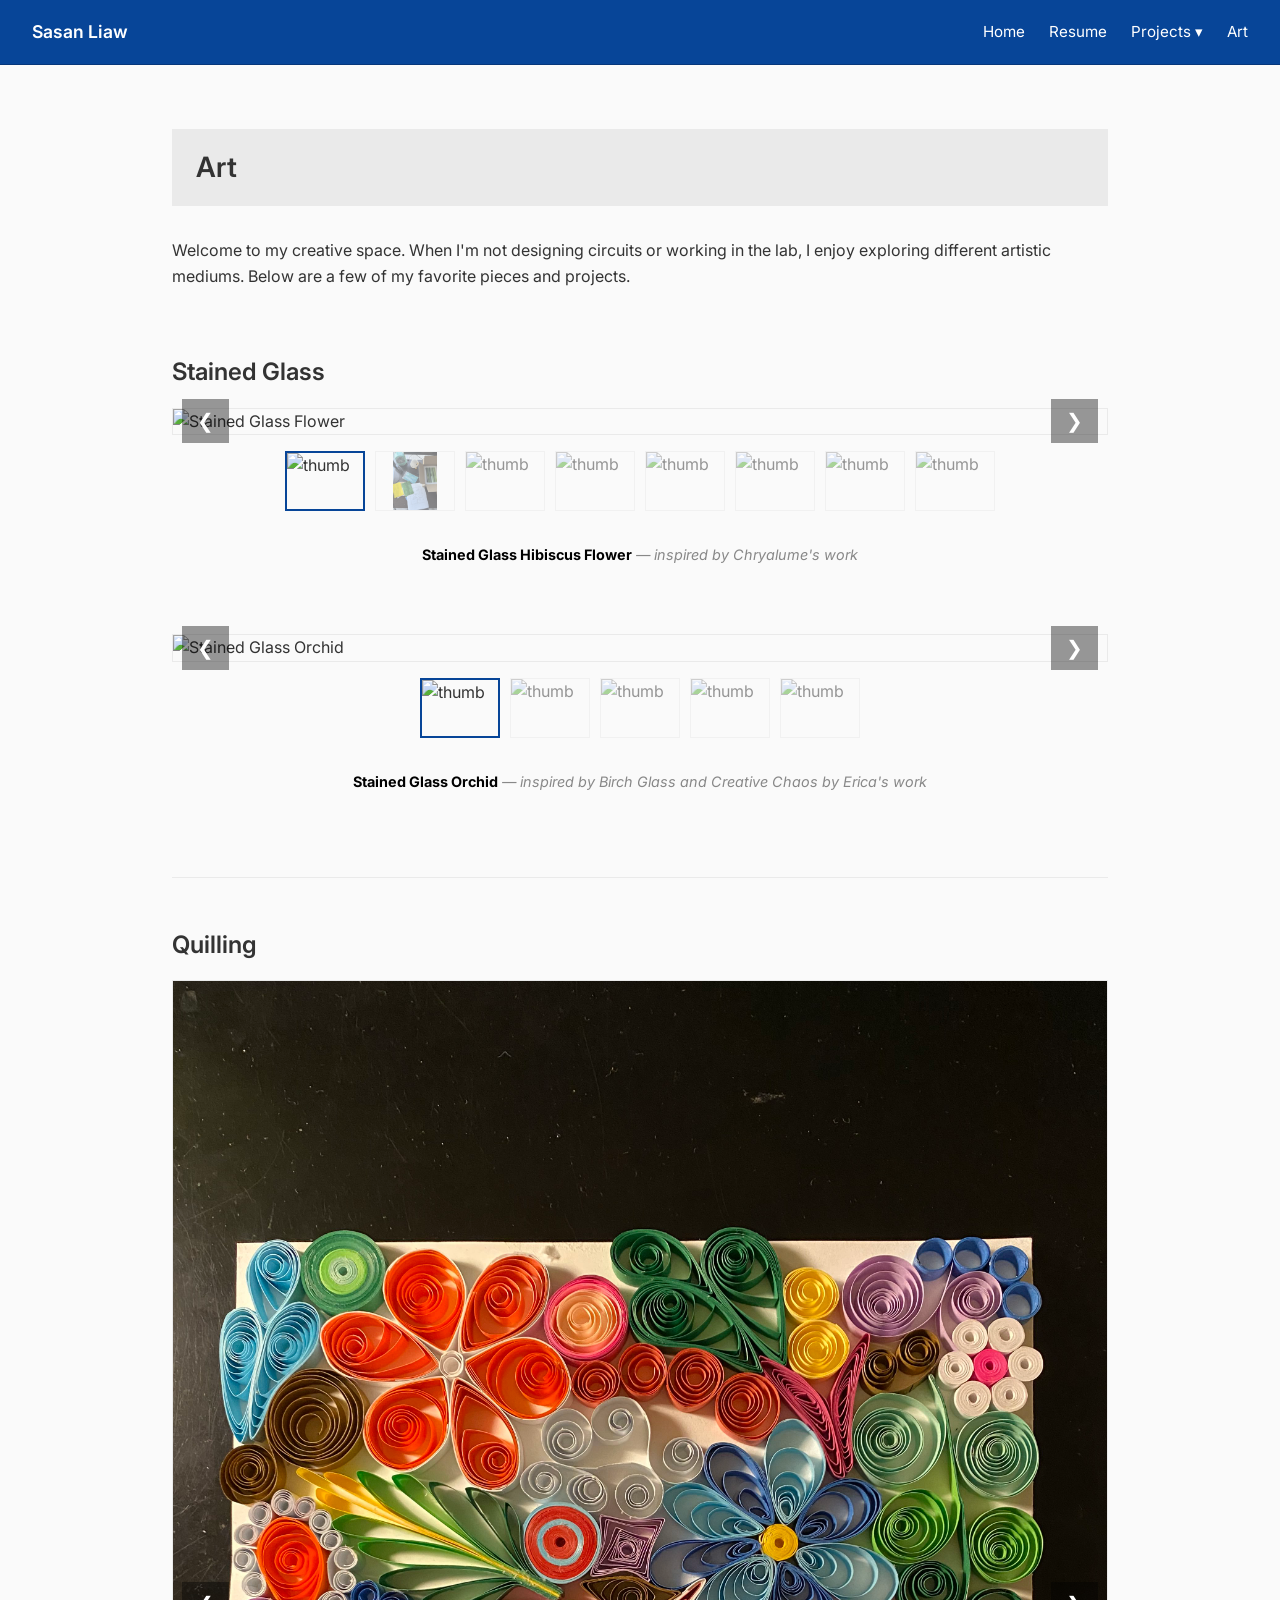
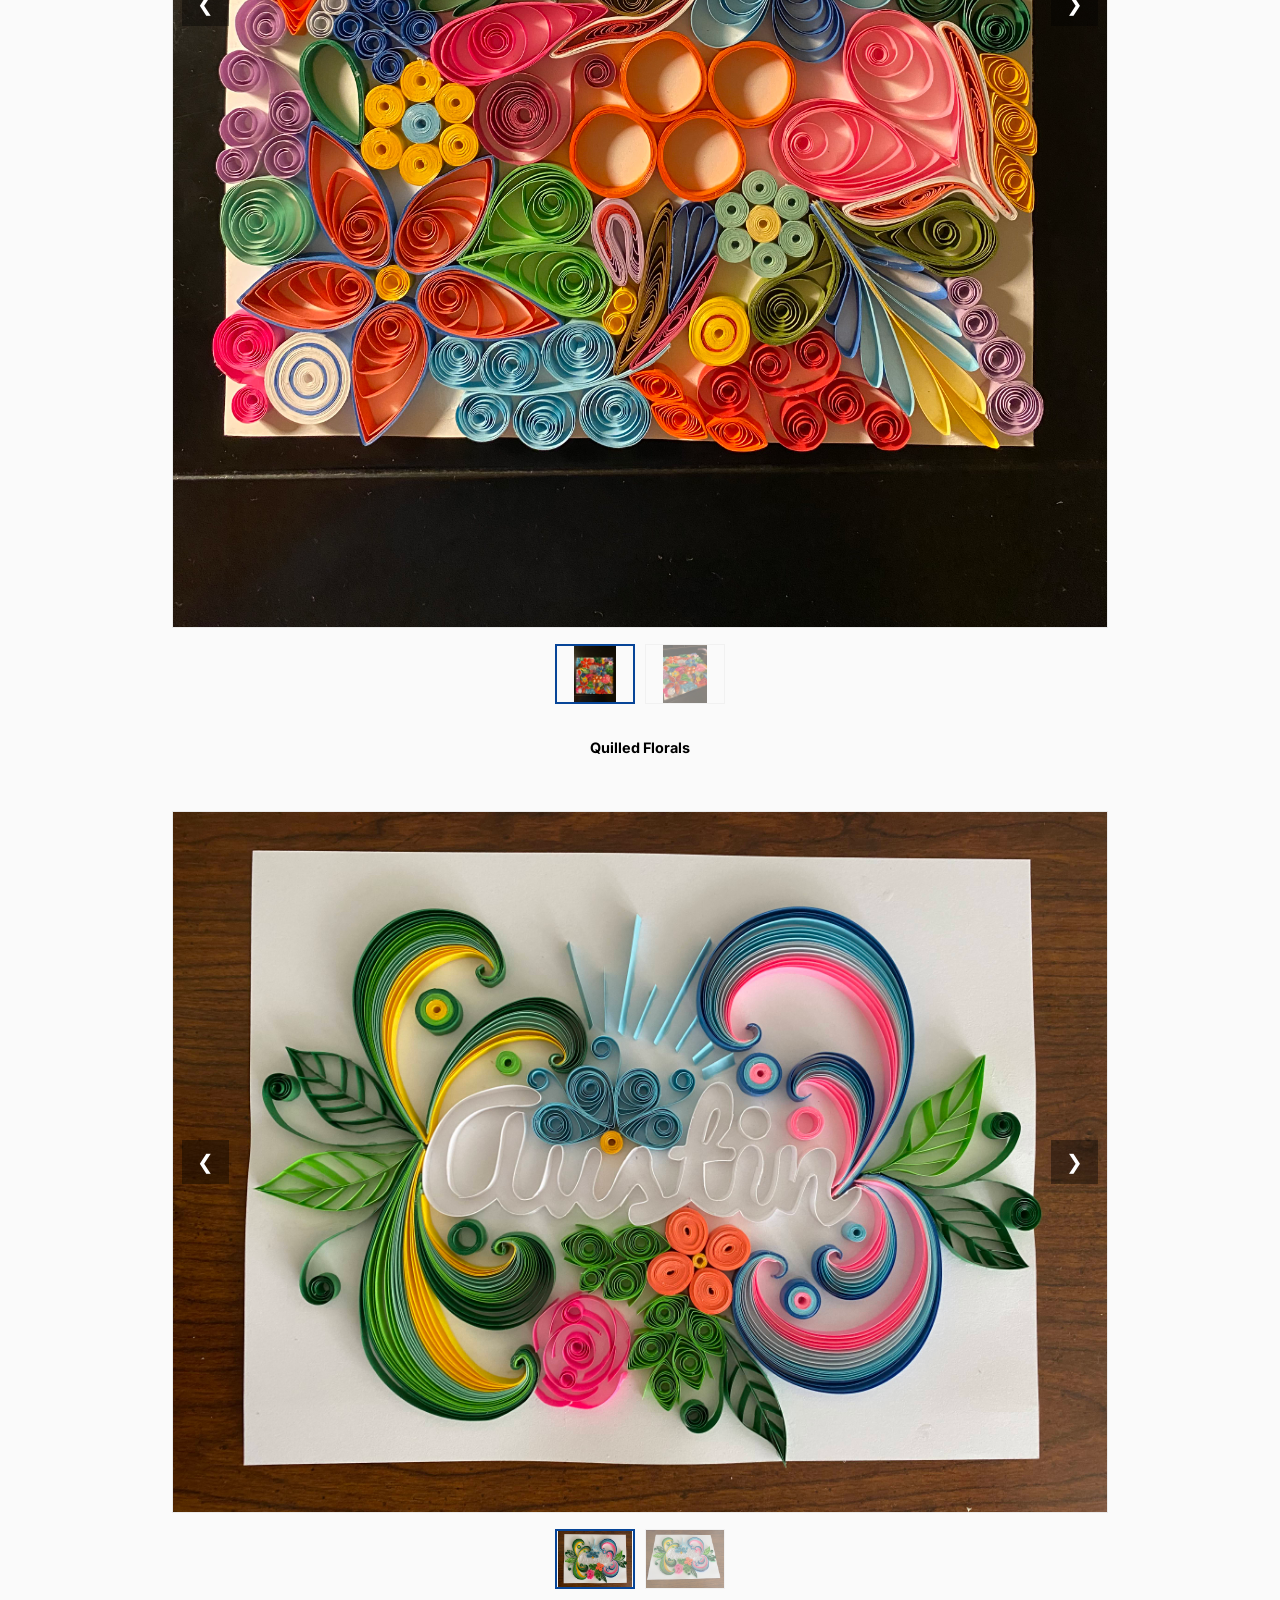
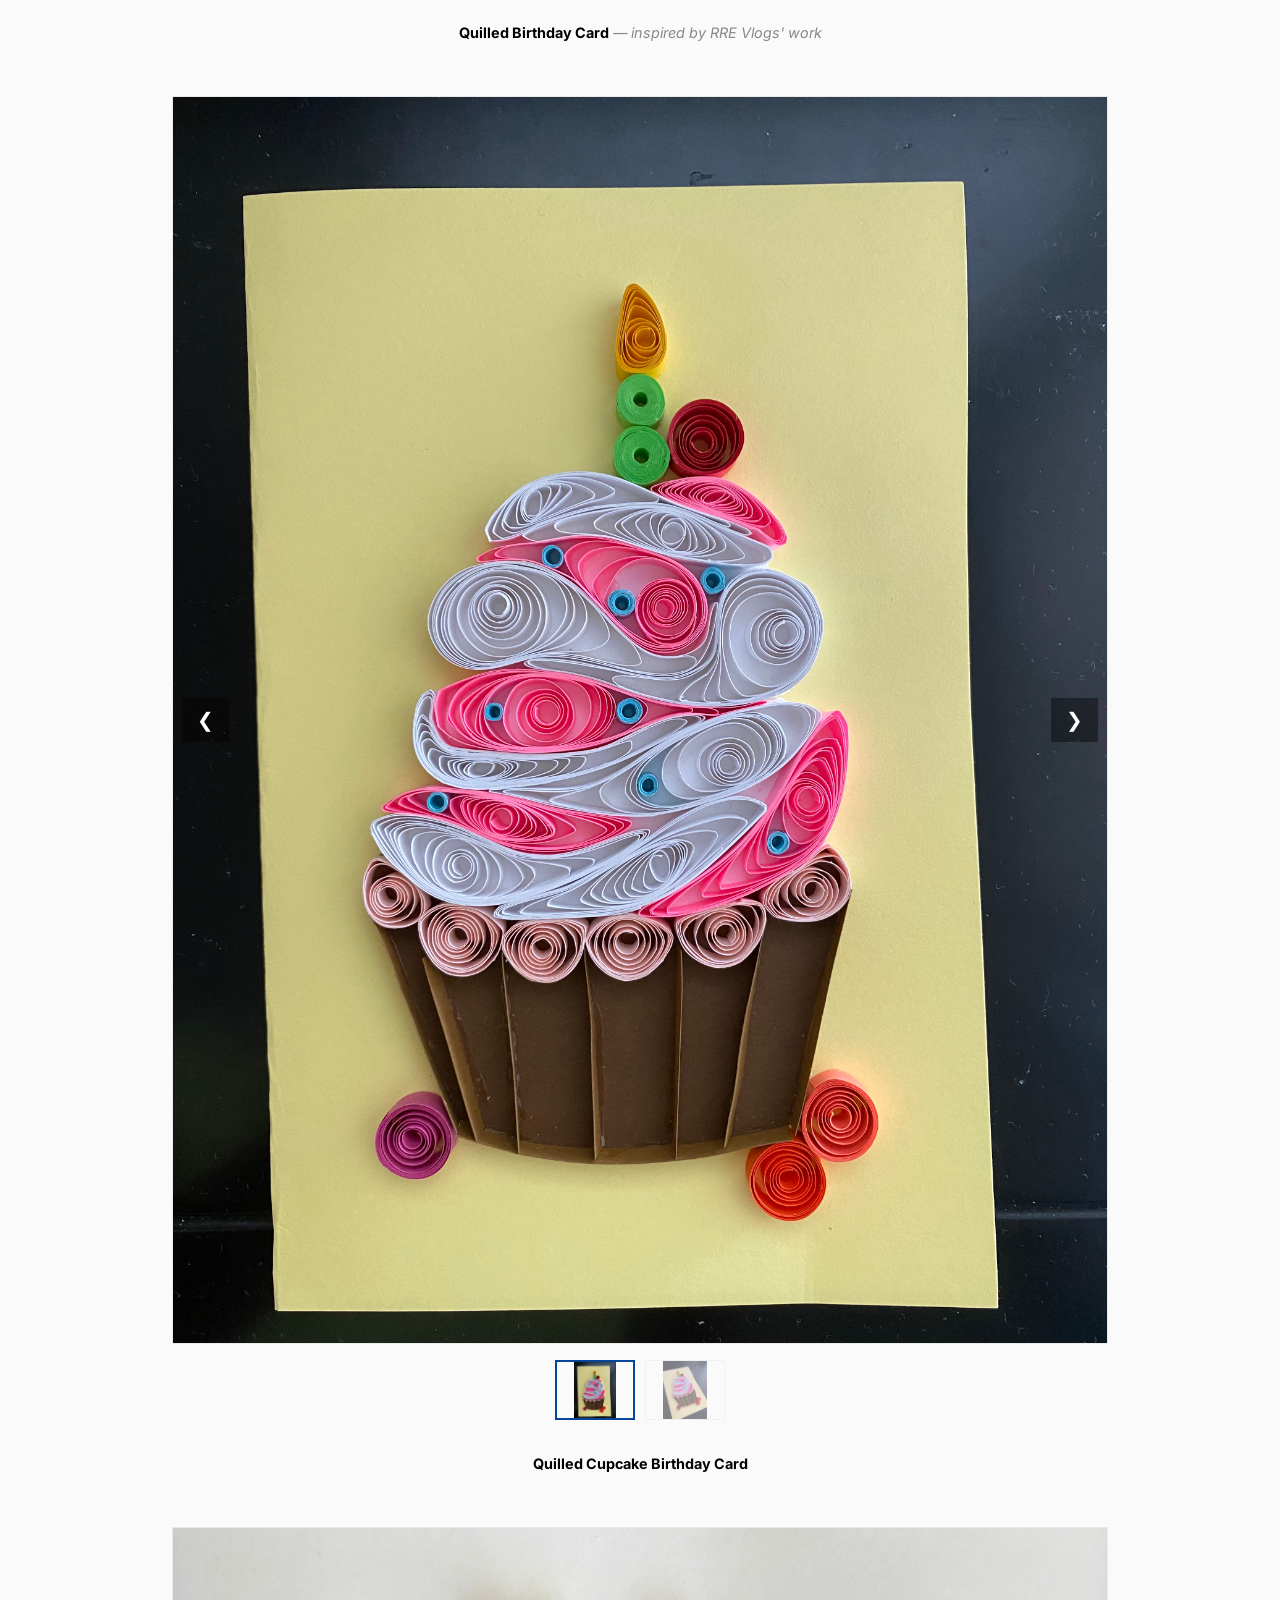
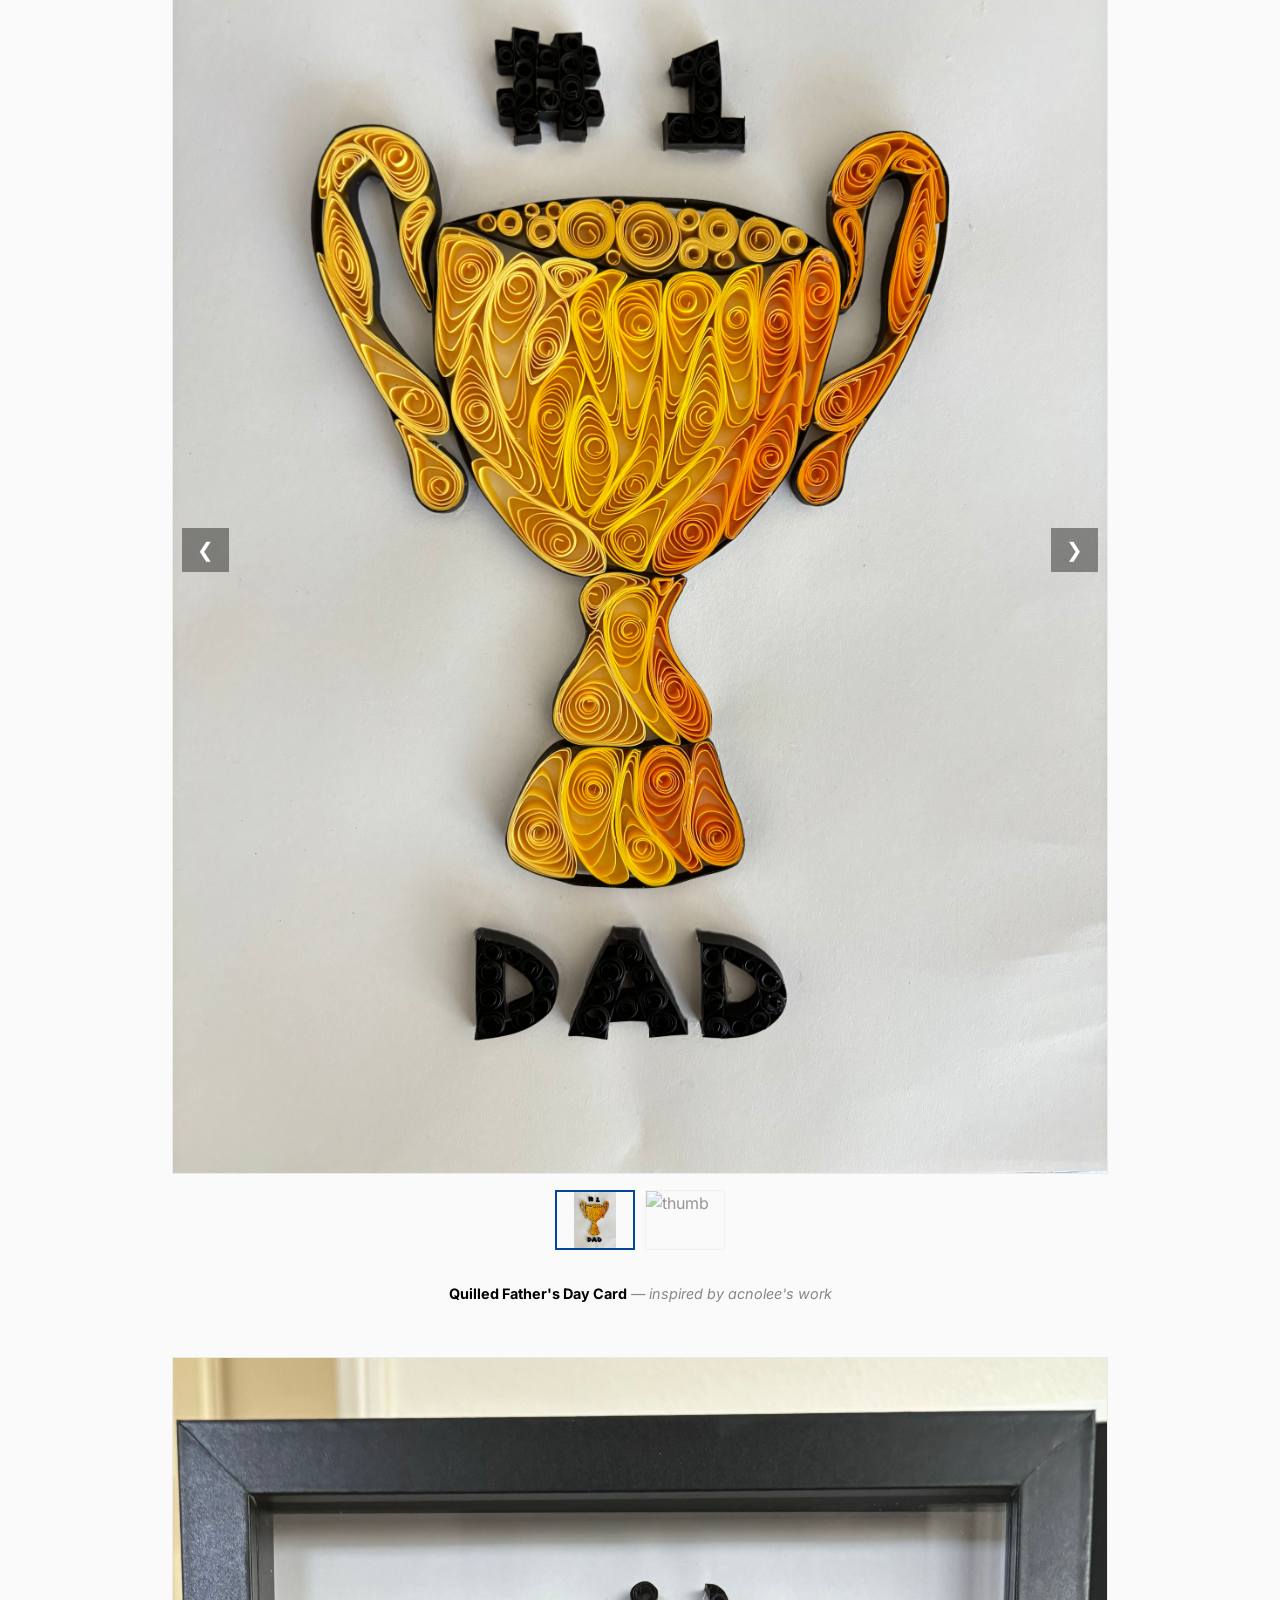
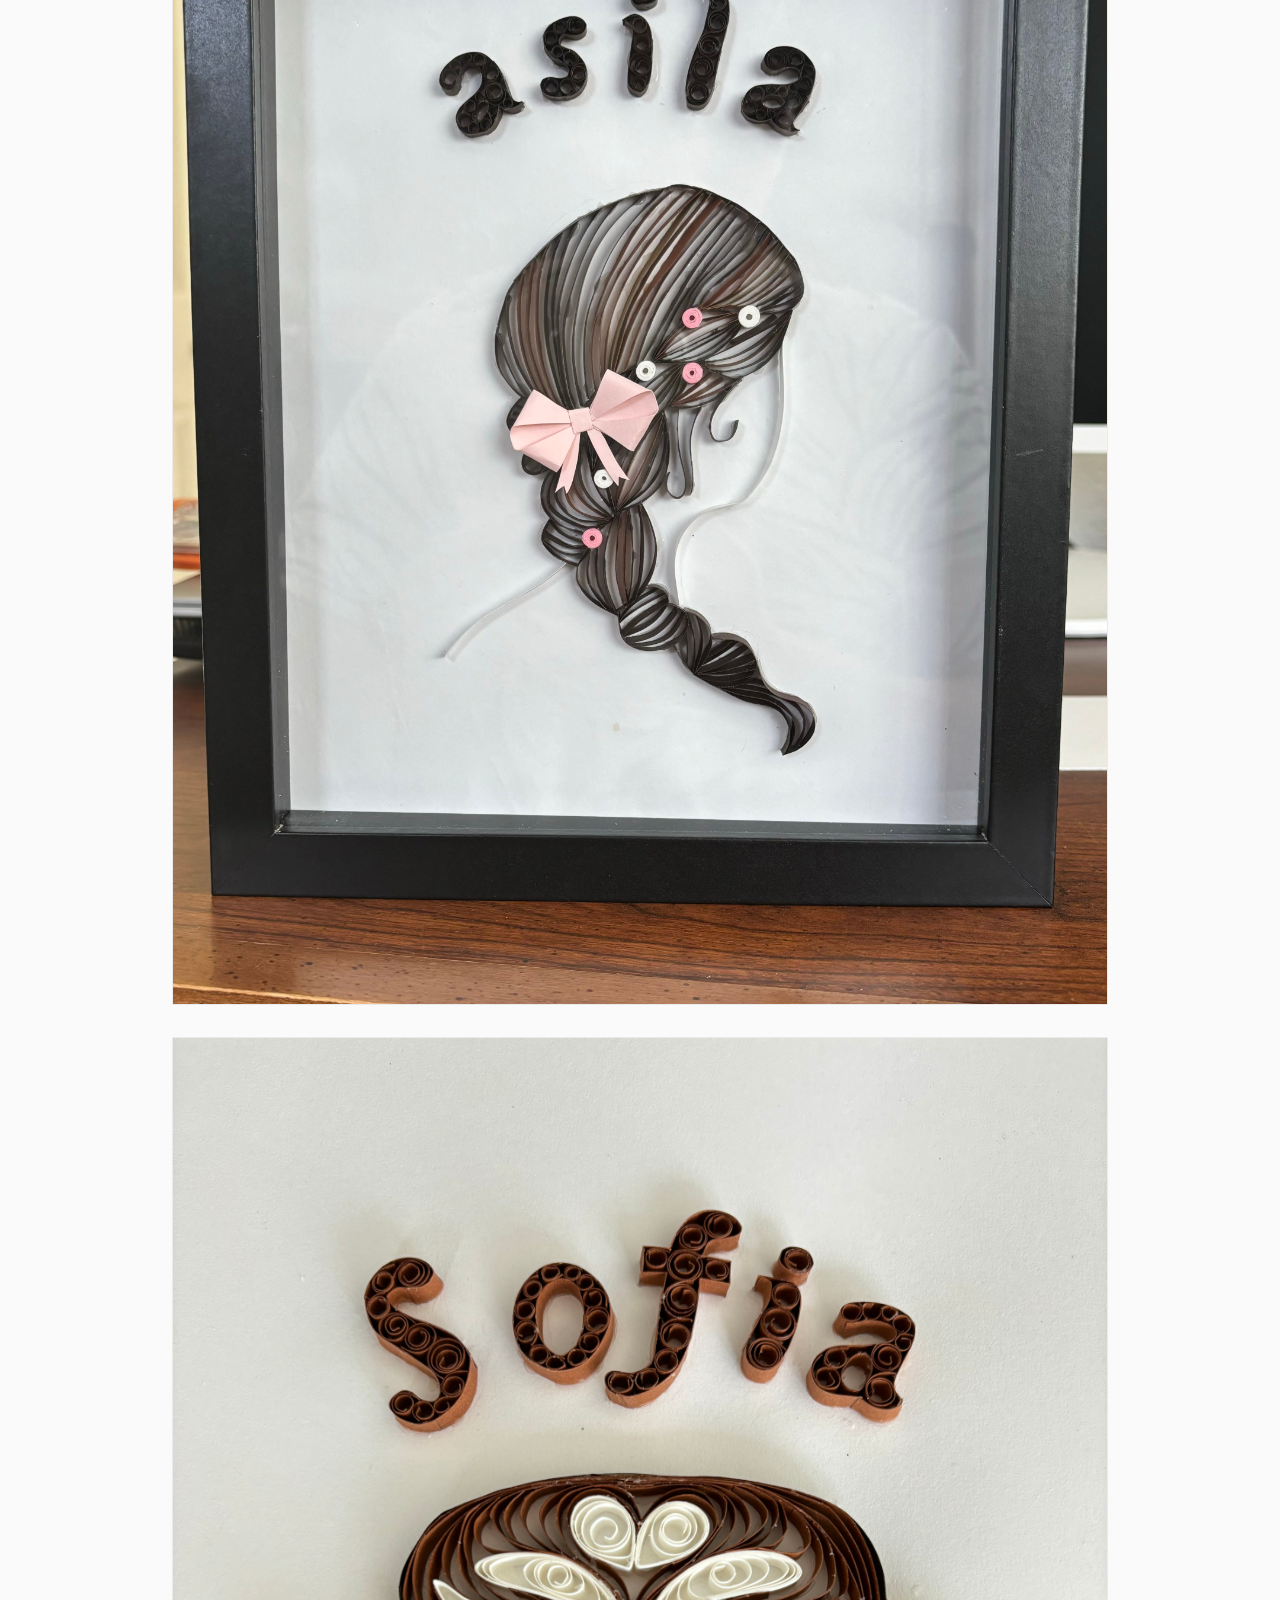
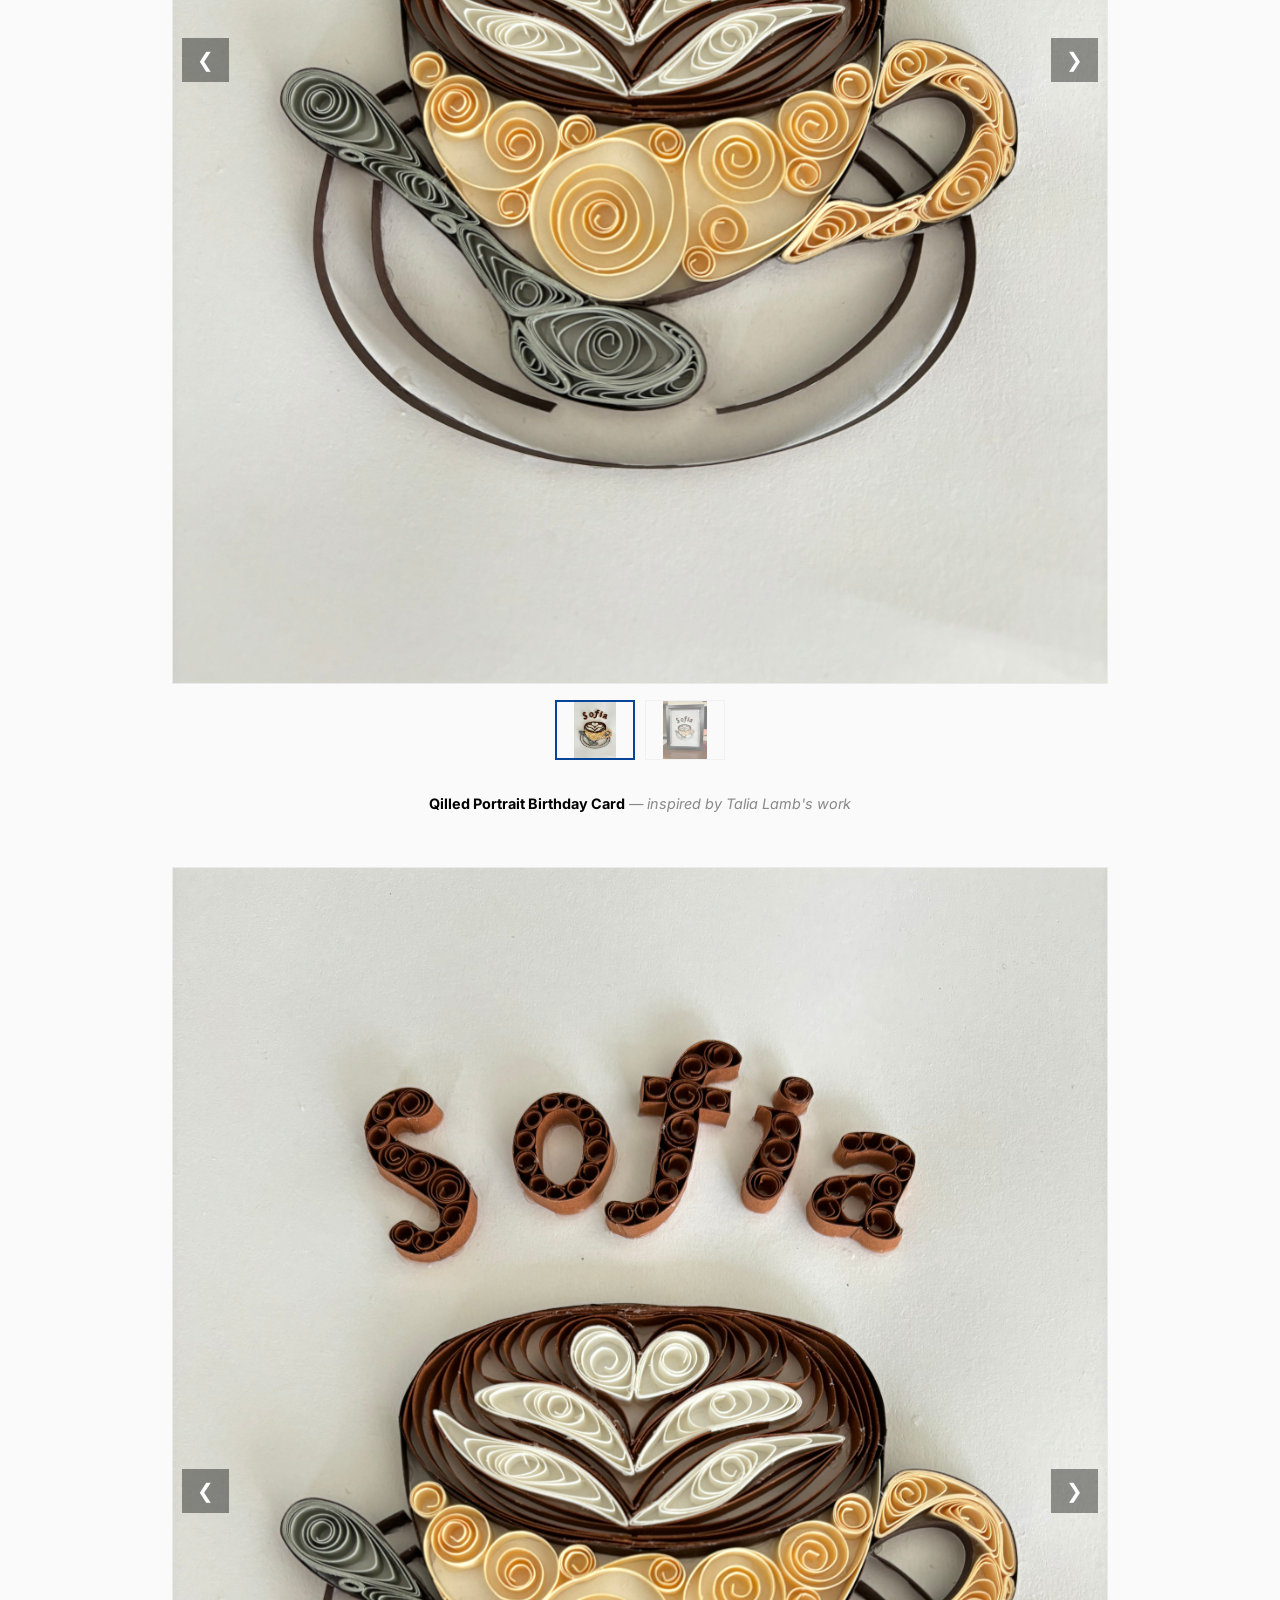
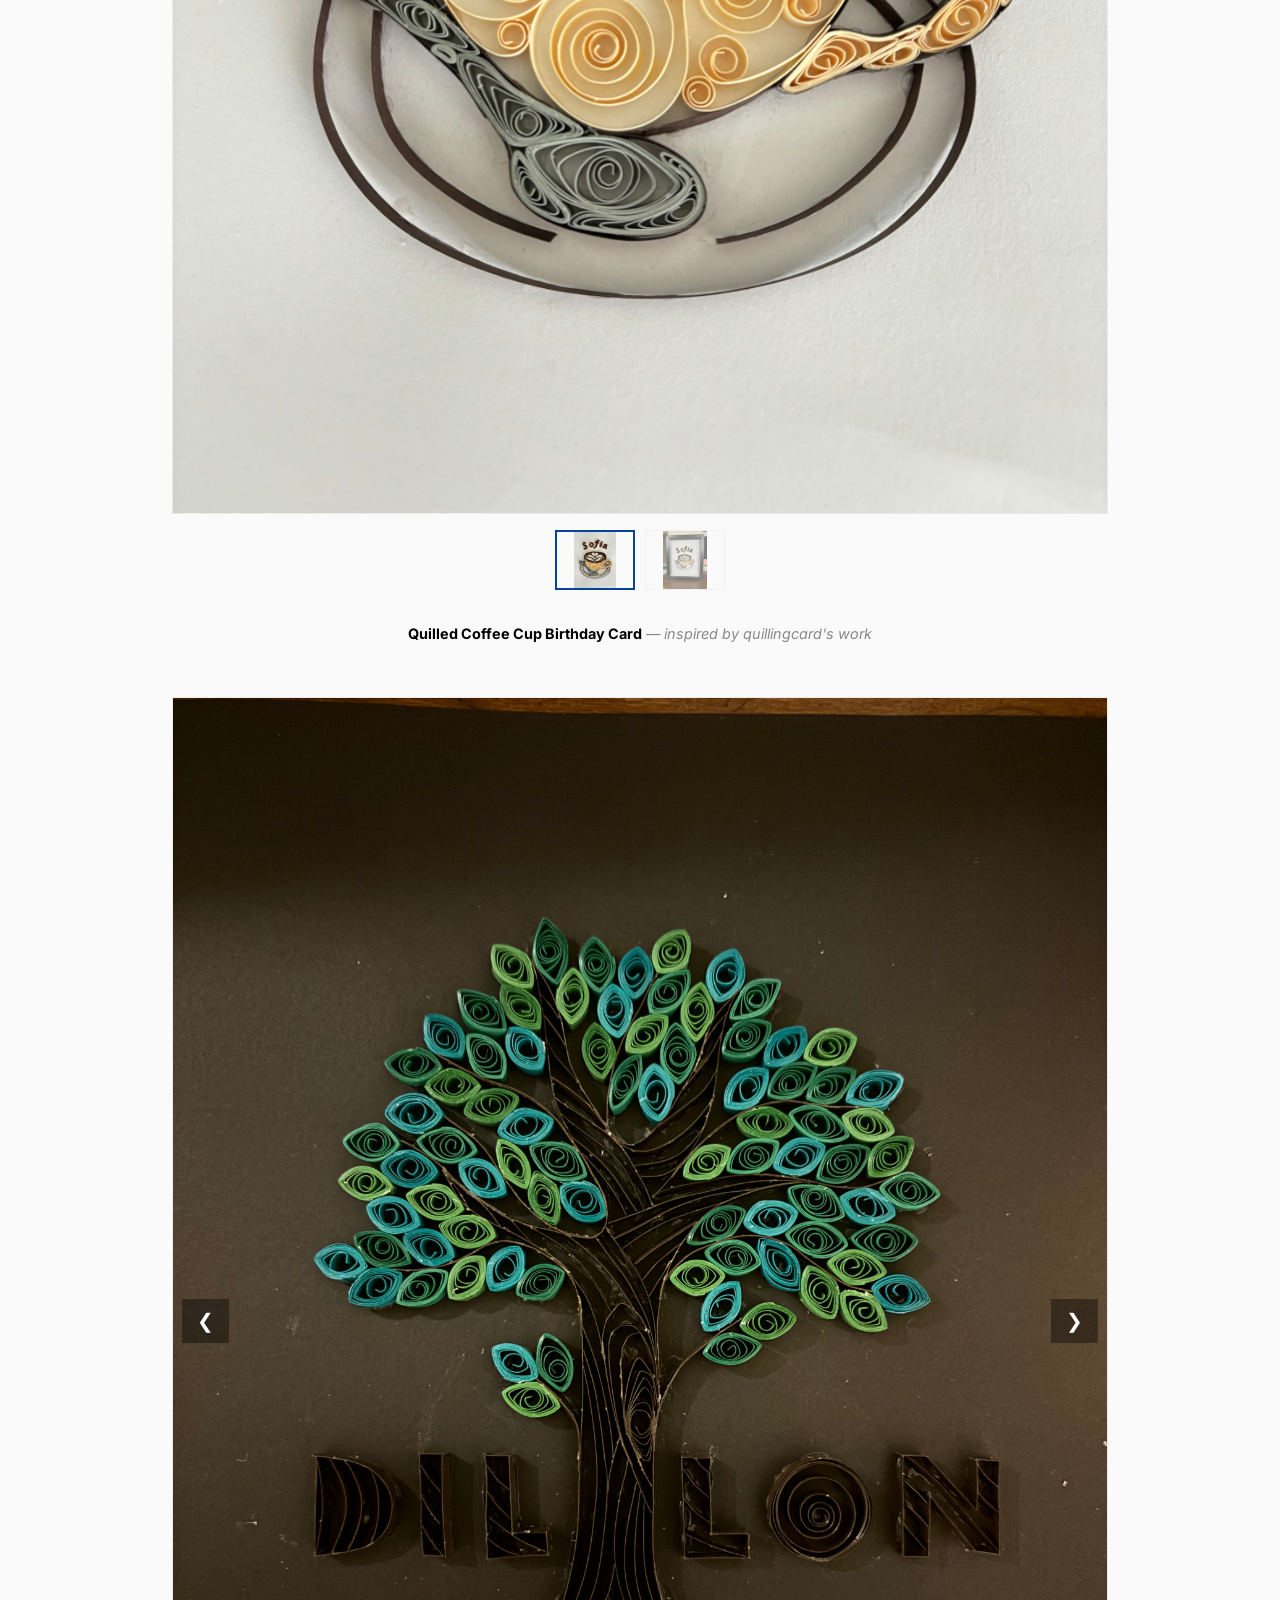
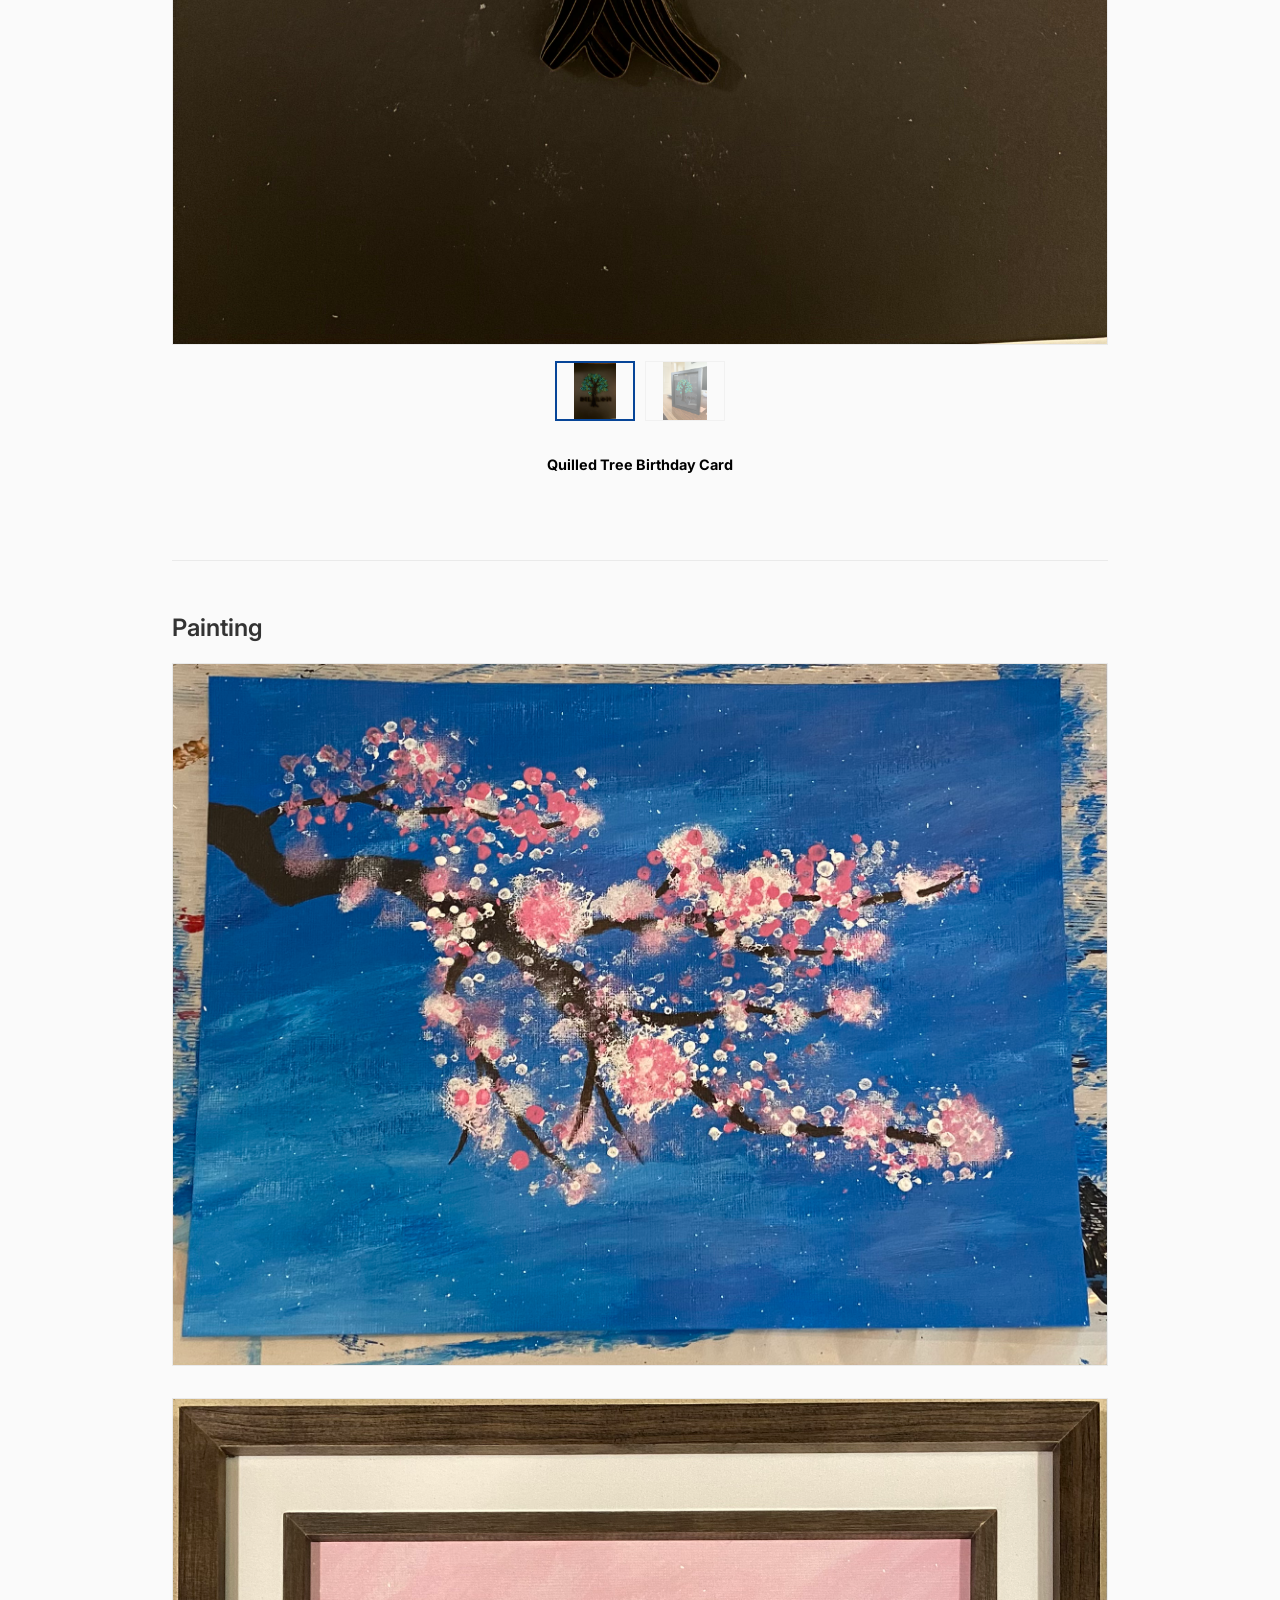
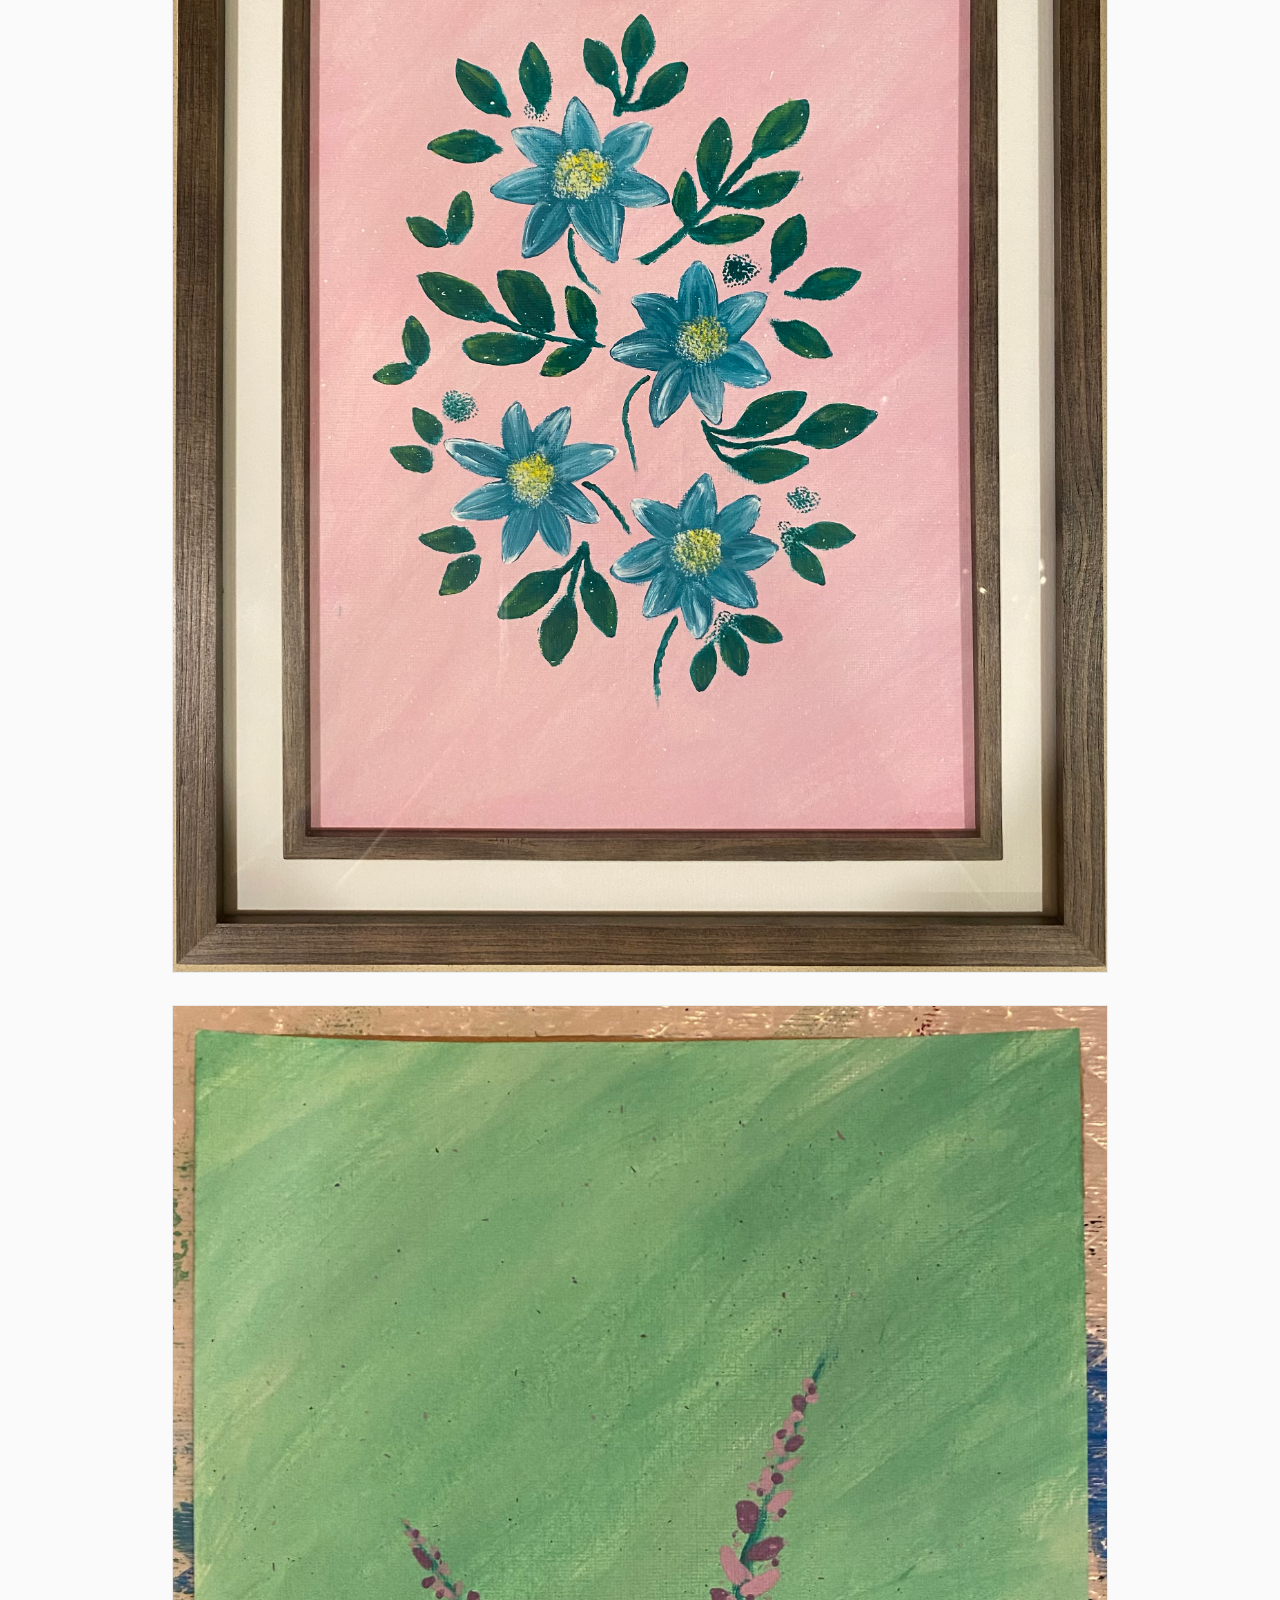
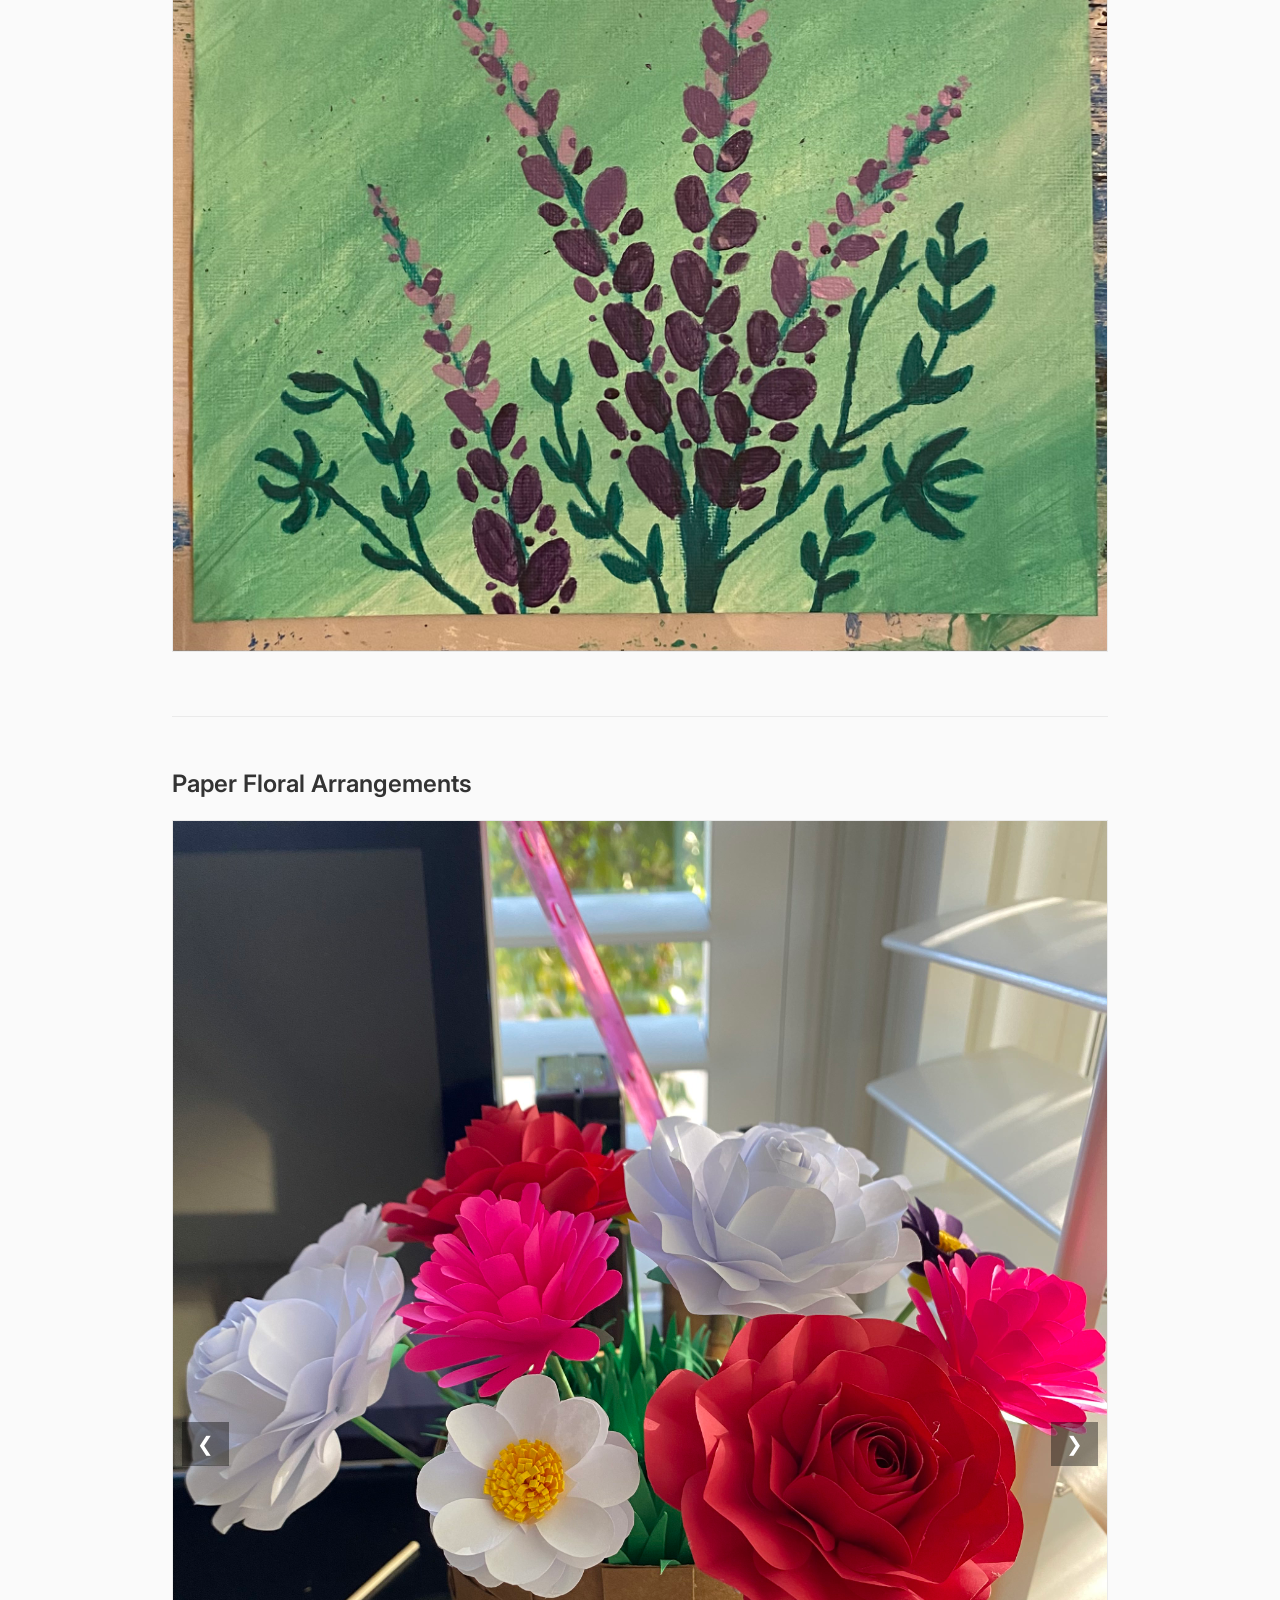
==== art.html @ d70632cd "added art page, populated it with photos, 3d printing projects section, 3d printing and art cards to" ====
<!DOCTYPE html>
<html lang="en">
<head>
  <meta charset="UTF-8">
  <meta name="viewport" content="width=device-width, initial-scale=1.0">
  <title>Art | Sasan Liaw</title>
  <link rel="stylesheet" href="style.css">
</head>
<body>

  <nav class="navbar">
    <div class="nav-brand">
      <a href="index.html">Sasan Liaw</a>
    </div>
    <ul class="nav-links">
      <li><a href="index.html">Home</a></li>
      <li><a href="resume.html">Resume</a></li>
      <li>
        <a href="projects.html">Projects ▾</a>
        <ul class="dropdown-menu">
          <li><a href="projects.html#magnetic-sensing">Magnetic Fuel Level Sensing</a></li>
          <li><a href="projects.html#boat-motherboard">Autonomous Boat Motherboard</a></li>
          <li><a href="projects.html#op-amp">Two-Stage Display Driver Op-Amp</a></li>
          <li><a href="projects.html#lithography">Lithography on Thin Films</a></li>
          <li><a href="projects.html#guitar-circuit">Bandpass Treble Boost</a></li>
          <li><a href="projects.html#alarm-clock">Photosensitive Alarm Clock</a></li>
          <li><a href="projects.html#3d-printing">3D Printing</a></li>
        </ul>
      </li>
      <li><a href="art.html">Art</a></li>
    </ul>
  </nav>

  <main class="container">
    
    <!-- Main Art Header -->
    <section class="project-section">
      <h2>Art</h2>
      <p>Welcome to my creative space. When I'm not designing circuits or working in the lab, I enjoy exploring different artistic mediums. Below are a few of my favorite pieces and projects.</p>
    </section>

    <!-- STAINED GLASS -->
    <section>
      <h3 style="font-size: 1.5rem; font-weight: 600; margin-bottom: 1rem; color: #333;">Stained Glass</h3>
      
      <!-- Stained Glass: Carousel 1 (8 Images) -->
      <div class="carousel-container" style="margin-bottom: 3rem;">
        <div class="carousel-main">
          <button class="carousel-btn prev-btn">❮</button>
          <img src="assets/art/stained-glass-flower.png" class="full-width-img" alt="Stained Glass Flower" style="display: block; margin: 0 auto;">
          <button class="carousel-btn next-btn">❯</button>
        </div>
        <div class="carousel-thumbnails">
          <img src="assets/art/stained-glass-flower.png" class="thumb active-thumb" alt="thumb">
          <img src="assets/art/making-stained-glass-flower-6.png" class="thumb" alt="thumb">
          <img src="assets/art/making-stained-glass-flower-3.png" class="thumb" alt="thumb">
          <img src="assets/art/making-stained-glass-flower-5.png" class="thumb" alt="thumb">
          <img src="assets/art/making-stained-glass-flower-4.png" class="thumb" alt="thumb">
          <img src="assets/art/making-stained-glass-flower-7.png" class="thumb" alt="thumb">
          <img src="assets/art/making-stained-glass-flower-2.png" class="thumb" alt="thumb">
          <img src="assets/art/making-stained-glass-flower.png" class="thumb" alt="thumb">
        </div>
        <p style="text-align: center; margin-top: 1rem; font-size: 0.9rem;">
          <strong style="color: #000;">Stained Glass Hibiscus Flower</strong> 
          <span style="color: #888; font-style: italic;">— inspired by Chryalume's work</span>
        </p>
      </div>

      <!-- Stained Glass: Carousel 2 (5 Images) -->
      <div class="carousel-container">
        <div class="carousel-main">
          <button class="carousel-btn prev-btn">❮</button>
          <img src="assets/art/stained-glass-orchid.png" class="full-width-img" alt="Stained Glass Orchid" style="display: block; margin: 0 auto;">
          <button class="carousel-btn next-btn">❯</button>
        </div>
        <div class="carousel-thumbnails">
          <img src="assets/art/stained-glass-orchid.png" class="thumb active-thumb" alt="thumb">
          <img src="assets/art/stained-glass-projects.png" class="thumb" alt="thumb">
          <img src="assets/art/making-stained-glass-orchid-2.png" class="thumb" alt="thumb">
          <img src="assets/art/making-stained-glass-orchid.png" class="thumb" alt="thumb">
          <img src="assets/art/making-stained-glass-orchid-3.png" class="thumb" alt="thumb">
        </div>
        <p style="text-align: center; margin-top: 1rem; font-size: 0.9rem;">
          <strong style="color: #000;">Stained Glass Orchid</strong> 
          <span style="color: #888; font-style: italic;">— inspired by Birch Glass and Creative Chaos by Erica's work</span>
        </p>
      </div>
    </section>

    <hr style="border: 0; border-top: 1px solid #eaeaea; margin: 3rem 0;">

    <!-- QUILLING -->
    <section>
      <h3 style="font-size: 1.5rem; font-weight: 600; margin-bottom: 1rem; color: #333;">Quilling</h3>
      
      <!-- Quilling: Carousel 1 -->
      <div class="carousel-container" style="margin-bottom: 2rem;">
        <div class="carousel-main">
          <button class="carousel-btn prev-btn">❮</button>
          <img src="assets/art/quilled-florals.jpg" class="full-width-img" alt="Quilled Florals" style="display: block; margin: 0 auto;">
          <button class="carousel-btn next-btn">❯</button>
        </div>
        <div class="carousel-thumbnails">
          <img src="assets/art/quilled-florals.jpg" class="thumb active-thumb" alt="thumb">
          <img src="assets/art/quilled-florals-2.jpg" class="thumb" alt="thumb">
        </div>
        <p style="text-align: center; margin-top: 1rem; font-size: 0.9rem;">
          <strong style="color: #000;">Quilled Florals</strong> 
          <!-- <span style="color: #888; font-style: italic;">— inspired by 's work</span> -->
        </p>
      </div>

      <!-- Quilling: Carousel 2 -->
      <div class="carousel-container" style="margin-bottom: 2rem;">
        <div class="carousel-main">
          <button class="carousel-btn prev-btn">❮</button>
          <img src="assets/art/quilled-name-card.jpg" class="full-width-img" alt="Quilled Name Card" style="display: block; margin: 0 auto;">
          <button class="carousel-btn next-btn">❯</button>
        </div>
        <div class="carousel-thumbnails">
          <img src="assets/art/quilled-name-card.jpg" class="thumb active-thumb" alt="thumb">
          <img src="assets/art/quilled-name-card-2.jpg" class="thumb" alt="thumb">
        </div>
        <p style="text-align: center; margin-top: 1rem; font-size: 0.9rem;">
          <strong style="color: #000;">Quilled Birthday Card</strong> 
          <span style="color: #888; font-style: italic;">— inspired by RRE Vlogs' work</span>
        </p>
      </div>

      <!-- Quilling: Carousel 3 -->
      <div class="carousel-container" style="margin-bottom: 2rem;">
        <div class="carousel-main">
          <button class="carousel-btn prev-btn">❮</button>
          <img src="assets/art/quilled-cupcake.jpg" class="full-width-img" alt="Quilled Cupcake" style="display: block; margin: 0 auto;">
          <button class="carousel-btn next-btn">❯</button>
        </div>
        <div class="carousel-thumbnails">
          <img src="assets/art/quilled-cupcake.jpg" class="thumb active-thumb" alt="thumb">
          <img src="assets/art/quilled-cupcake-2.jpg" class="thumb" alt="thumb">
        </div>
        <p style="text-align: center; margin-top: 1rem; font-size: 0.9rem;">
          <strong style="color: #000;">Quilled Cupcake Birthday Card</strong> 
          <!-- <span style="color: #888; font-style: italic;">— inspired by [Artist Name]'s work</span> -->
        </p>
      </div>

      <!-- Quilling: Carousel 4 -->
      <div class="carousel-container" style="margin-bottom: 2rem;">
        <div class="carousel-main">
          <button class="carousel-btn prev-btn">❮</button>
          <img src="assets/art/quilled-trophy.jpg" class="full-width-img" alt="Quilled Trophy" style="display: block; margin: 0 auto;">
          <button class="carousel-btn next-btn">❯</button>
        </div>
        <div class="carousel-thumbnails">
          <img src="assets/art/quilled-trophy.jpg" class="thumb active-thumb" alt="thumb">
          <img src="assets/art/quilled-trophy-2.png" class="thumb" alt="thumb">
        </div>
        <p style="text-align: center; margin-top: 1rem; font-size: 0.9rem;">
          <strong style="color: #000;">Quilled Father's Day Card</strong> 
          <span style="color: #888; font-style: italic;">— inspired by acnolee's work</span>
        </p>
      </div>

      <!-- Quilling: Single Image -->
      <div style="margin-bottom: 2rem;">
        <img src="assets/art/quilled-portrait.jpg" class="full-width-img" alt="Quilled Portrait" style="display: block; margin: 0 auto;">
      </div>

      <!-- Quilling: Carousel 5 -->
      <div class="carousel-container" style="margin-bottom: 2rem;">
        <div class="carousel-main">
          <button class="carousel-btn prev-btn">❮</button>
          <img src="assets/art/quilled-cup.jpg" class="full-width-img" alt="Quilled Cup" style="display: block; margin: 0 auto;">
          <button class="carousel-btn next-btn">❯</button>
        </div>
        <div class="carousel-thumbnails">
          <img src="assets/art/quilled-cup.jpg" class="thumb active-thumb" alt="thumb">
          <img src="assets/art/quilled-cup-2.jpg" class="thumb" alt="thumb">
        </div>
        <p style="text-align: center; margin-top: 1rem; font-size: 0.9rem;">
          <strong style="color: #000;">Qilled Portrait Birthday Card</strong> 
          <span style="color: #888; font-style: italic;">— inspired by Talia Lamb's work</span>
        </p>
      </div>

      <!-- Quilling: Carousel 6 -->
      <div class="carousel-container">
        <div class="carousel-main">
          <button class="carousel-btn prev-btn">❮</button>
          <img src="assets/art/quilled-cup.jpg" class="full-width-img" alt="Quilled Cup" style="display: block; margin: 0 auto;">
          <button class="carousel-btn next-btn">❯</button>
        </div>
        <div class="carousel-thumbnails">
          <img src="assets/art/quilled-cup.jpg" class="thumb active-thumb" alt="thumb">
          <img src="assets/art/quilled-cup-2.jpg" class="thumb" alt="thumb">
        </div>
        <p style="text-align: center; margin-top: 1rem; font-size: 0.9rem;">
          <strong style="color: #000;">Quilled Coffee Cup Birthday Card</strong> 
          <span style="color: #888; font-style: italic;">— inspired by quillingcard's work</span>
        </p>
      </div>

      <!-- Quilling: Carousel 7 -->
      <div class="carousel-container">
        <div class="carousel-main">
          <button class="carousel-btn prev-btn">❮</button>
          <img src="assets/art/quilled-tree.jpg" class="full-width-img" alt="Quilled Tree" style="display: block; margin: 0 auto;">
          <button class="carousel-btn next-btn">❯</button>
        </div>
        <div class="carousel-thumbnails">
          <img src="assets/art/quilled-tree.jpg" class="thumb active-thumb" alt="thumb">
          <img src="assets/art/quilled-tree-2.jpg" class="thumb" alt="thumb">
        </div>
        <p style="text-align: center; margin-top: 1rem; font-size: 0.9rem;">
          <strong style="color: #000;">Quilled Tree Birthday Card</strong> 
          <!-- <span style="color: #888; font-style: italic;">— inspired by [Artist Name]'s work</span> -->
        </p>
      </div>
    </section>

    <hr style="border: 0; border-top: 1px solid #eaeaea; margin: 3rem 0;">

    <!-- PAINTING -->
    <section>
      <h3 style="font-size: 1.5rem; font-weight: 600; margin-bottom: 1rem; color: #333;">Painting</h3>
      
      <div style="display: flex; flex-direction: column; gap: 2rem;">
        <img src="assets/art/painted-cherry-blossoms.png" class="full-width-img" alt="Painted Cherry Blossoms" style="display: block; margin: 0 auto;">
        <img src="assets/art/painted-flowers-2.png" class="full-width-img" alt="Painted Flowers" style="display: block; margin: 0 auto;">
        <img src="assets/art/painted-lavender.png" class="full-width-img" alt="Painted Lavender" style="display: block; margin: 0 auto;">
      </div>
    </section>

    <hr style="border: 0; border-top: 1px solid #eaeaea; margin: 3rem 0;">

    <!-- PAPER FLORAL ARRANGEMENTS -->
    <section>
      <h3 style="font-size: 1.5rem; font-weight: 600; margin-bottom: 1rem; color: #333;">Paper Floral Arrangements</h3>
      
      <div class="carousel-container">
        <div class="carousel-main">
          <button class="carousel-btn prev-btn">❮</button>
          <img src="assets/art/paper-bouquet.jpg" class="full-width-img" alt="Paper Bouquet" style="display: block; margin: 0 auto;">
          <button class="carousel-btn next-btn">❯</button>
        </div>
        <div class="carousel-thumbnails">
          <img src="assets/art/paper-bouquet.jpg" class="thumb active-thumb" alt="thumb">
          <img src="assets/art/paper-bouquet-2.png" class="thumb" alt="thumb">
        </div>
        <p style="text-align: center; margin-top: 1rem; font-size: 0.9rem;">
          <strong style="color: #000;">Mother's Day Paper Bouquet</strong> 
          <!-- <span style="color: #888; font-style: italic;">— inspired by [Artist Name]'s work</span> -->
        </p>
      </div>
    </section>

    <hr style="border: 0; border-top: 1px solid #eaeaea; margin: 3rem 0;">

    <!-- 3D PAPER ART -->
    <section>
      <h3 style="font-size: 1.5rem; font-weight: 600; margin-bottom: 1rem; color: #333;">3D Paper Art</h3>
      
      <div class="carousel-container">
        <div class="carousel-main">
          <button class="carousel-btn prev-btn">❮</button>
          <img src="assets/art/3D-paper-art.png" class="full-width-img" alt="3D Paper Art" style="display: block; margin: 0 auto;">
          <button class="carousel-btn next-btn">❯</button>
        </div>
        <div class="carousel-thumbnails">
          <img src="assets/art/3D-paper-art.png" class="thumb active-thumb" alt="thumb">
          <img src="assets/art/3D-paper-art(1).png" class="thumb" alt="thumb">
        </div>
        <p style="text-align: center; margin-top: 1rem; font-size: 0.9rem;">
          <strong style="color: #000;">3D Paper Art</strong> 
          <span style="color: #888; font-style: italic;">— inspired by Olga Skorokhod's work</span>
        </p>
      </div>
    </section>

  </main>

</body>
</html>
---- style.css ----
/* --- FONTS & BASE STYLES --- */
@import url('https://fonts.googleapis.com/css2?family=Inter:wght@300;400;600&display=swap');

* {
  margin: 0;
  padding: 0;
  box-sizing: border-box;
}

body {
  font-family: 'Inter', sans-serif;
  color: #333;
  line-height: 1.6;
  background-color: #fafafa;
}

/* Ensure spaces between paragraphs */
p {
  margin-bottom: 1.25rem;
}

/* --- NAVIGATION BAR --- */
.navbar {
  background-color: #074598;
  border-bottom: 1px solid #06367a;
  display: flex;
  justify-content: space-between;
  align-items: center;
  padding: 0.75rem 2rem;
  position: sticky;
  top: 0;
  z-index: 1000;
}

.nav-brand a {
  font-weight: 600;
  font-size: 1.1rem;
  text-decoration: none;
  color: #ffffff;
}

.nav-links {
  display: flex;
  list-style: none;
  gap: 1.5rem;
}

.nav-links li {
  position: relative; 
}

.nav-links > li > a {
  text-decoration: none;
  color: #ffffff;
  font-size: 0.95rem;
  transition: color 0.2s ease;
  padding: 0.5rem 0;
  display: block;
}

.nav-links > li > a:hover {
  color: #d1e3f8;
}

/* --- DROPDOWN MENU --- */
.dropdown-menu {
  display: none;
  position: absolute;
  top: 100%;
  right: 0; 
  background-color: #fff;
  border: 1px solid #eaeaea;
  border-radius: 4px;
  min-width: 200px;
  box-shadow: 0 4px 6px rgba(0,0,0,0.1);
  list-style: none;
}

.nav-links li:hover .dropdown-menu {
  display: block;
}

.dropdown-menu a {
  padding: 0.75rem 1rem;
  font-size: 0.9rem;
  color: #333;
  text-decoration: none;
  display: block;
  margin-bottom: 0; 
}

.dropdown-menu a:hover {
  background-color: #f5f5f5;
  color: #074598;
}

/* --- LAYOUT CONTAINERS & TYPOGRAPHY --- */
.container {
  max-width: 1000px;
  margin: 0 auto;
  padding: 3rem 2rem;
}

section {
  margin-bottom: 4rem;
}

/* Offsets anchor links so headers are not hidden under the navbar */
.project-section {
  scroll-margin-top: 100px; 
}

h1 {
  font-size: 2.5rem;
  font-weight: 600;
  margin-bottom: 1rem;
}

h2 {
  font-size: 1.75rem;
  font-weight: 600;
  margin-bottom: 1rem;
  padding-top: 2rem; 
}

/* Turns project headers into solid gray divider bars with sharp corners */
.project-section h2 {
  background-color: #eaeaea;
  padding: 1rem 1.5rem;
  border-radius: 0; 
  margin-top: 1rem;
  margin-bottom: 2rem;
  color: #333;
}



/* --- HOME PAGE: 2-COLUMN ABOUT SECTION --- */
.about-grid {
  display: grid;
  grid-template-columns: 250px 1fr;
  gap: 3rem;
  align-items: center;
}

.profile-pic {
  width: 100%;
  height: auto;
  border: 3px solid #eaeaea;
}

/* --- HOME PAGE: 3-COLUMN PROJECTS GRID --- */
.grid-3-col {
  display: grid;
  grid-template-columns: repeat(auto-fit, minmax(280px, 1fr));
  gap: 2rem;
  margin-top: 2rem;
}

/* Removes default link styling and ensures the anchor behaves nicely in the grid */
.card-link {
  text-decoration: none;
  color: inherit;
  display: block;
}

.card {
  background: #fff;
  border: 1px solid #eaeaea;
  border-radius: 8px; 
  overflow: hidden;
  transition: transform 0.2s ease, box-shadow 0.2s ease;
}

.card:hover {
  transform: translateY(-3px);
  box-shadow: 0 8px 15px rgba(0,0,0,0.05);
}

.card img {
  width: 100%;
  height: auto;
  object-fit: contain;
  display: block;
}

.card-content {
  padding: 1.5rem;
}

.card-content h3 {
  font-size: 1.2rem;
  margin-bottom: 0.5rem;
}

/* --- PROJECTS PAGE: SIDEBAR LAYOUT --- */
.projects-layout {
  max-width: 1200px; 
  display: grid;
  grid-template-columns: 220px 1fr; 
  gap: 4rem;
  align-items: start;
}

.sidebar {
  position: sticky;
  top: 100px;
  background: #fff;
  padding: 1.5rem;
  border-radius: 8px;
  border: 1px solid #eaeaea;
}

.sidebar ul {
  list-style: none;
}

.sidebar a {
  text-decoration: none;
  color: #555;
  display: block;
  padding: 0.5rem 0;
  transition: color 0.2s ease;
  font-size: 0.95rem;
  margin-bottom: 0;
}

.sidebar a:hover {
  color: #074598;
}

.sidebar a.active {
  color: #074598;
  font-weight: 600;
  border-left: 3px solid #074598;
  padding-left: 10px;
  margin-left: -13px;
}

/* --- PROJECT IMAGE LAYOUTS --- */
.img-row {
  display: flex;
  gap: 1.5rem;
  margin-bottom: 2rem;
  align-items: center;
}

.img-row > figure, .img-row > img {
  flex: 1;
  display: flex;
  flex-direction: column;
  align-items: center; /* Centers the shrunken wrapper div above the caption */
  width: 100%;
  min-width: 0; 
}

.img-row img {
  width: 100%;
  max-width: 100%; 
  height: 100%;
  object-fit: contain;
  border: 1px solid #eaeaea;
}

.full-width-img {
  width: 100%;
  max-width: 100%; 
  height: auto;
  border: 1px solid #eaeaea;
  margin-bottom: 0.5rem;
}

figure {
  margin-bottom: 2rem;
}

figcaption {
  font-size: 0.85rem;
  color: #666;
  text-align: center;
  margin-top: 0.75rem;
  font-style: italic;
}

/* VIDEO WRAPPER FIX */
.video-wrapper {
  position: relative;
  width: 100%;
  padding-bottom: 56.25%; 
  height: 0;
  overflow: hidden;
  background-color: #000;
  border: 1px solid #eaeaea;
}

.video-wrapper iframe, .video-wrapper video {
  position: absolute;
  top: 0;
  left: 0;
  width: 100%;
  height: 100%;
  border: none;
}

/* --- RESPONSIVE DESIGN (MOBILE) --- */
@media (max-width: 768px) {
  .about-grid, .projects-layout {
    grid-template-columns: 1fr;
  }
  .sidebar {
    position: static;
    margin-bottom: 2rem;
  }
  .img-row {
    flex-direction: column;
    gap: 1rem;
  }
}

/* --- IMAGE CAROUSEL --- */
.carousel-container {
  display: flex;
  flex-direction: column;
  gap: 1rem;
  margin-bottom: 2rem;
}

.carousel-main {
  position: relative;
  display: flex;
  align-items: center;
}

.carousel-btn {
  position: absolute;
  top: 50%;
  transform: translateY(-50%);
  background: rgba(0, 0, 0, 0.4);
  color: white;
  border: none;
  padding: 10px 15px;
  cursor: pointer;
  font-size: 1.25rem;
  z-index: 10;
  transition: background 0.2s ease;
}

.carousel-btn:hover {
  background: rgba(0, 0, 0, 0.8);
}

.prev-btn { left: 10px; }
.next-btn { right: 10px; }

.carousel-thumbnails {
  display: flex;
  justify-content: center;
  gap: 10px;
}

.thumb {
  width: 80px;
  height: 60px;
  object-fit: contain;
  border: 1px solid #eaeaea;
  cursor: pointer;
  opacity: 0.5;
  transition: all 0.2s ease;
}

.thumb:hover {
  opacity: 1;
}

.thumb.active-thumb {
  opacity: 1;
  border: 2px solid #074598; /* Highlights the currently viewed thumbnail */
}

/* --- HORIZONTAL CARDS ("More From Me") --- */
.horizontal-cards-container {
  display: flex;
  flex-direction: column;
  gap: 2rem;
}

.horizontal-card {
  display: flex;
  flex-direction: row; /* Forces side-by-side layout */
  align-items: center;
  justify-content: space-between;
}

.horizontal-content {
  flex: 1; /* Allows the text side to take up remaining space */
  padding: 2rem 3rem;
}

.horizontal-card img {
  width: 350px; /* Fixed width for the images on the right */
  height: 250px;
  object-fit: cover;
  border-radius: 0 8px 8px 0; /* Rounds only the right side corners to match the card */
  border-left: 1px solid #eaeaea; /* Separates image from text */
}

/* Make it stack properly on mobile phones */
@media (max-width: 768px) {
  .horizontal-card {
    flex-direction: column-reverse; /* Puts text below the image on small screens */
  }
  .horizontal-card img {
    width: 100%;
    border-radius: 8px 8px 0 0;
    border-left: none;
    border-bottom: 1px solid #eaeaea;
  }
  .horizontal-content {
    padding: 1.5rem;
  }
}
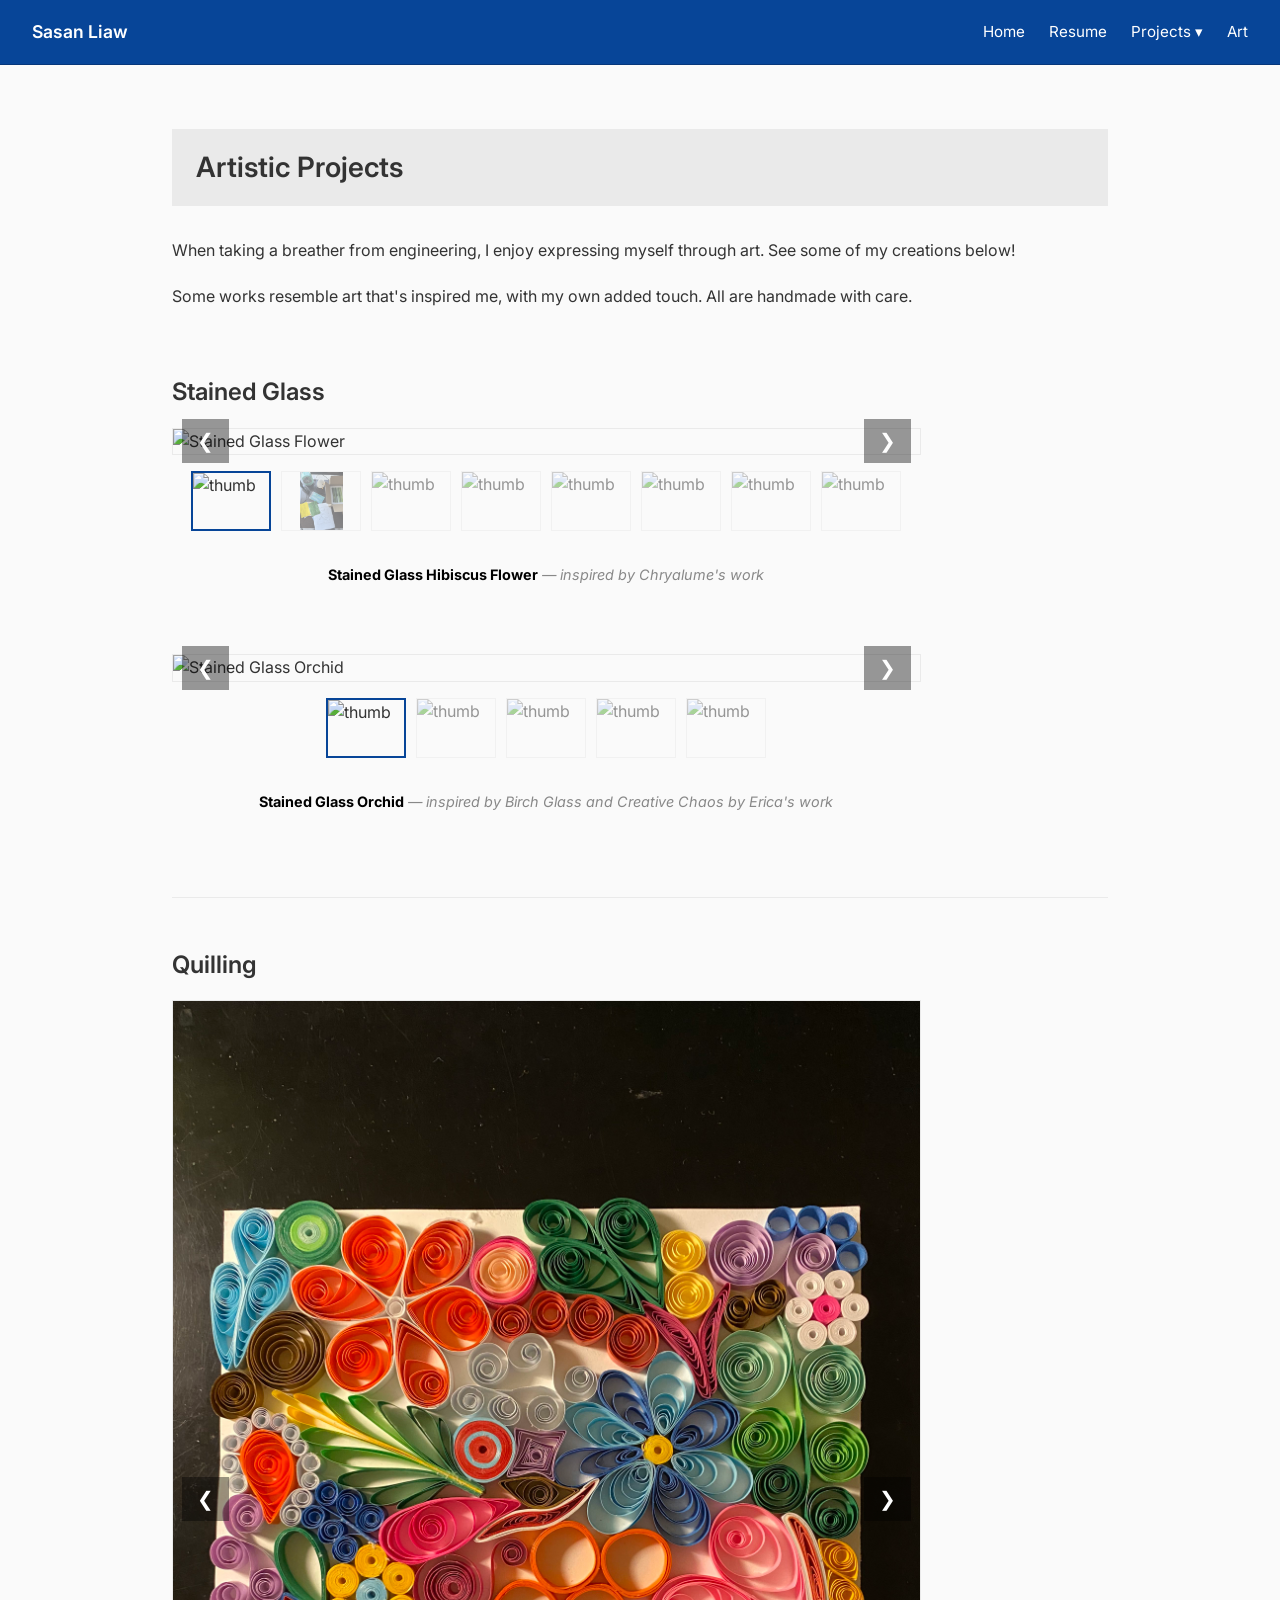
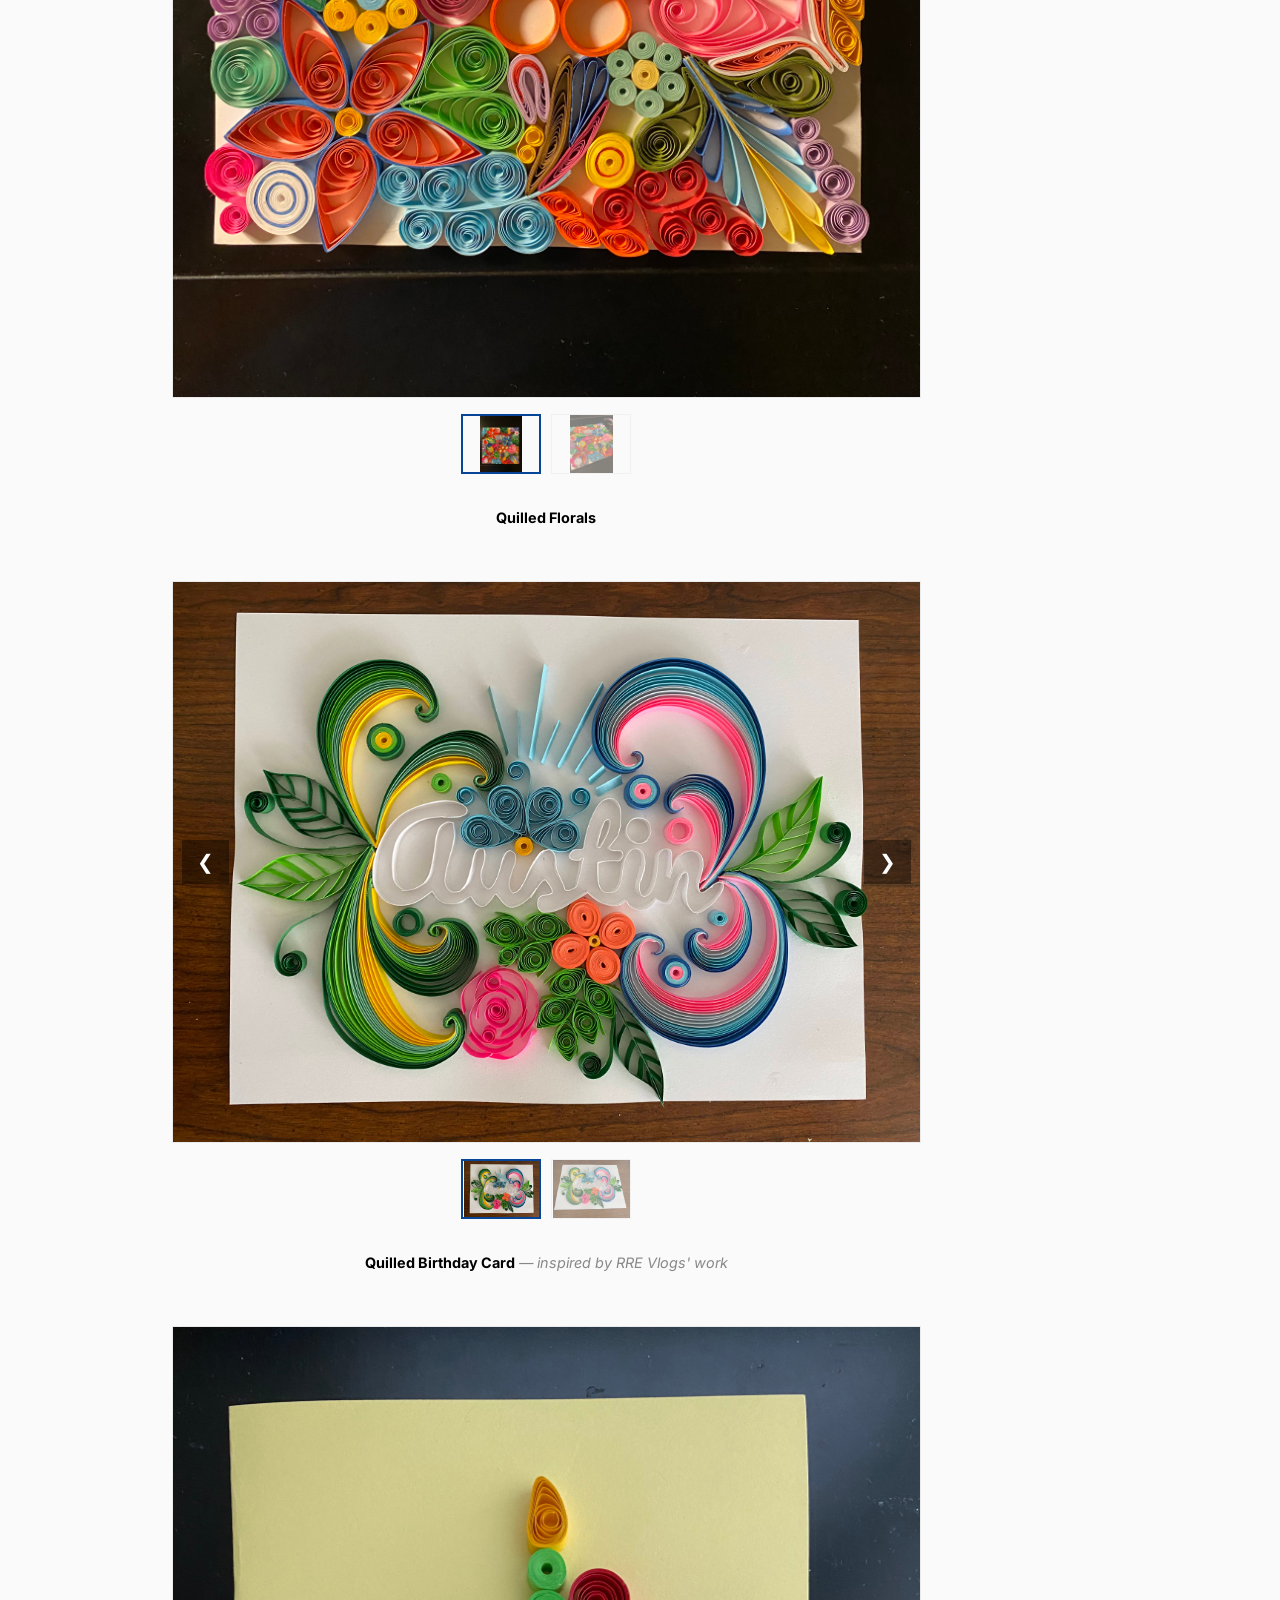
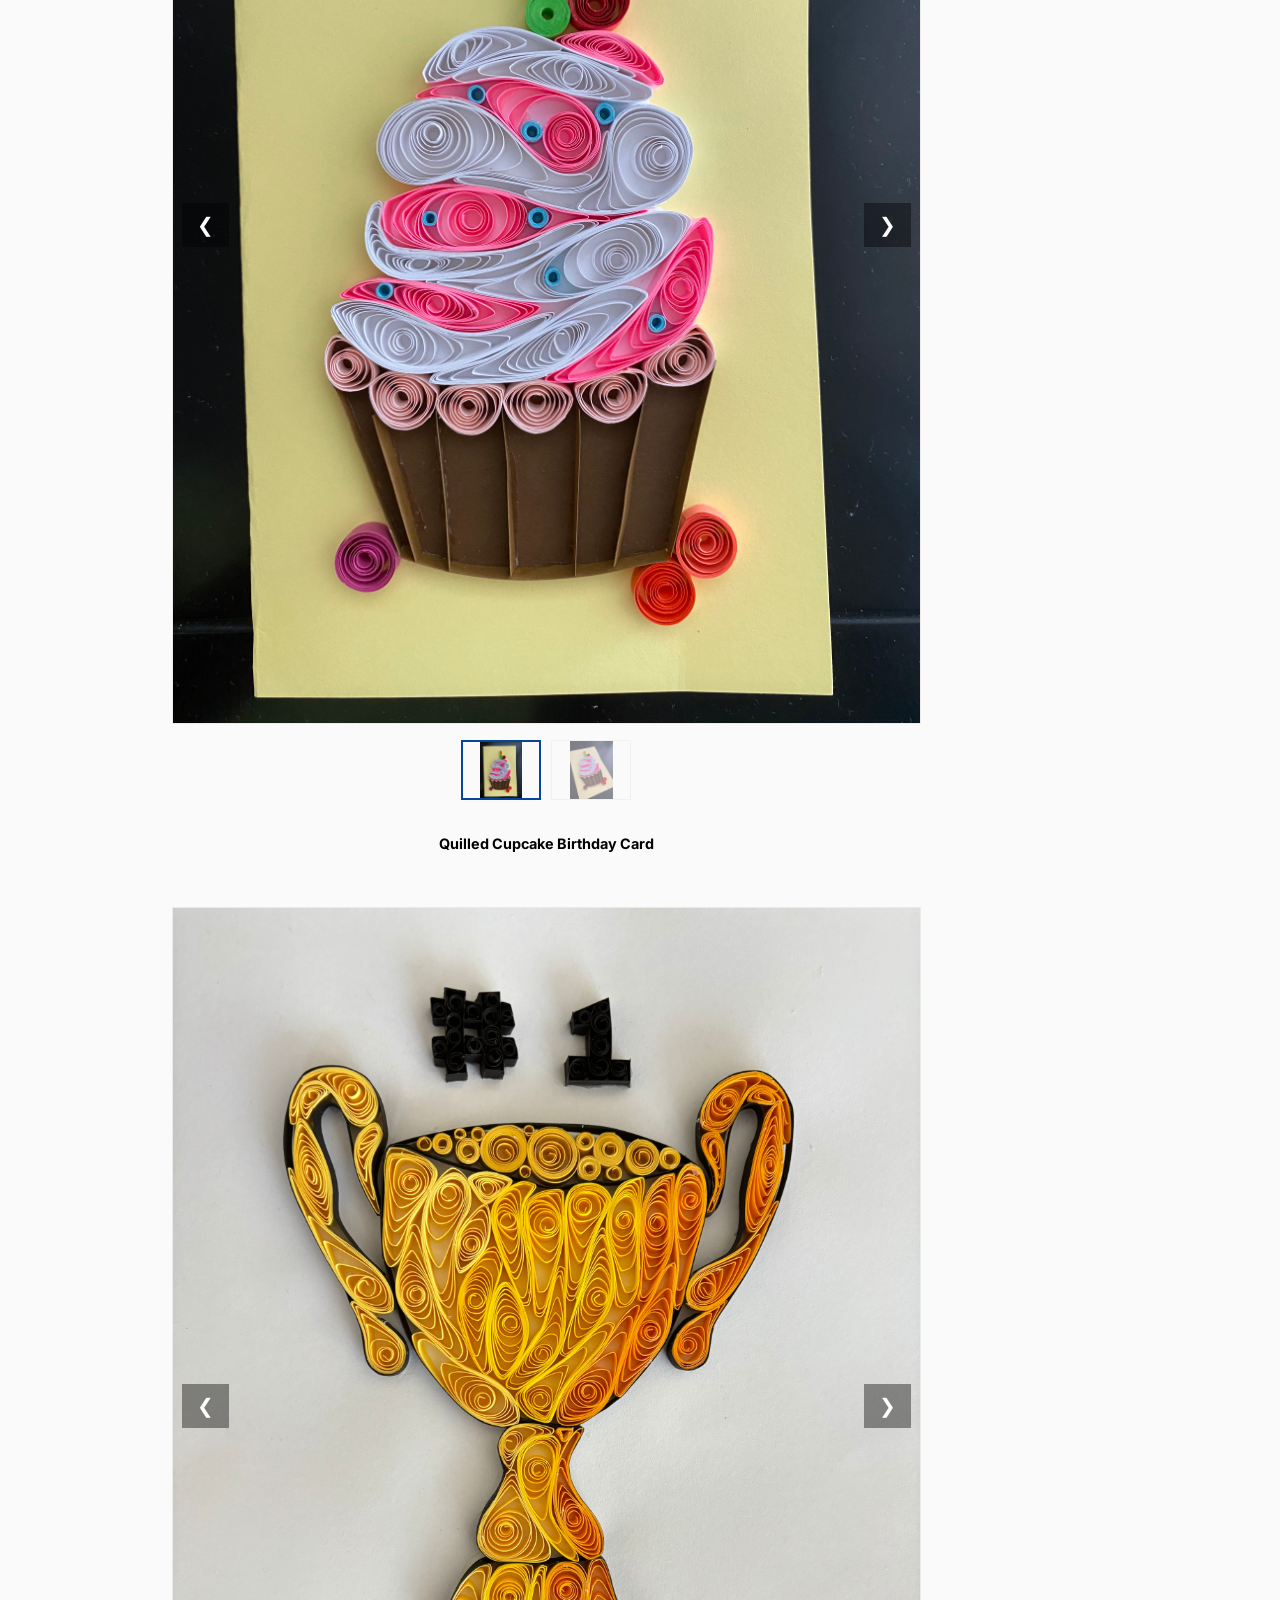
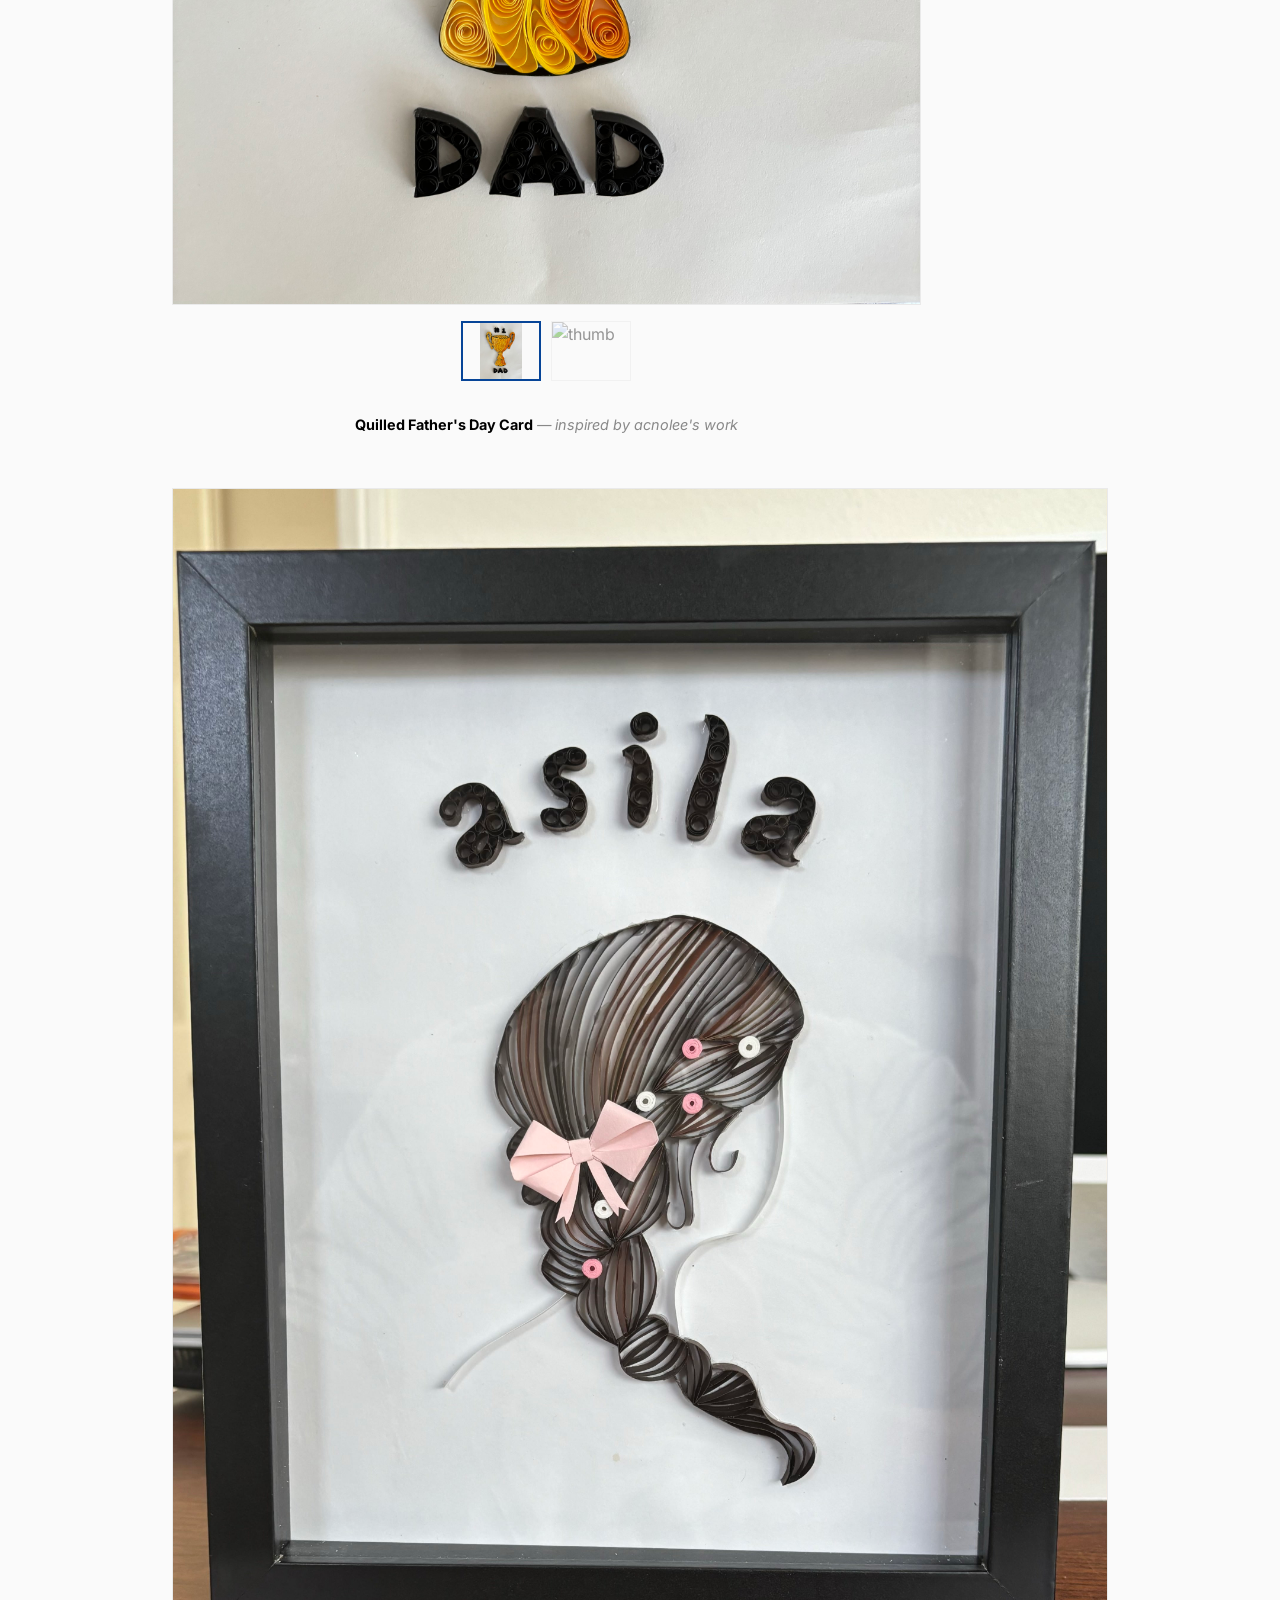
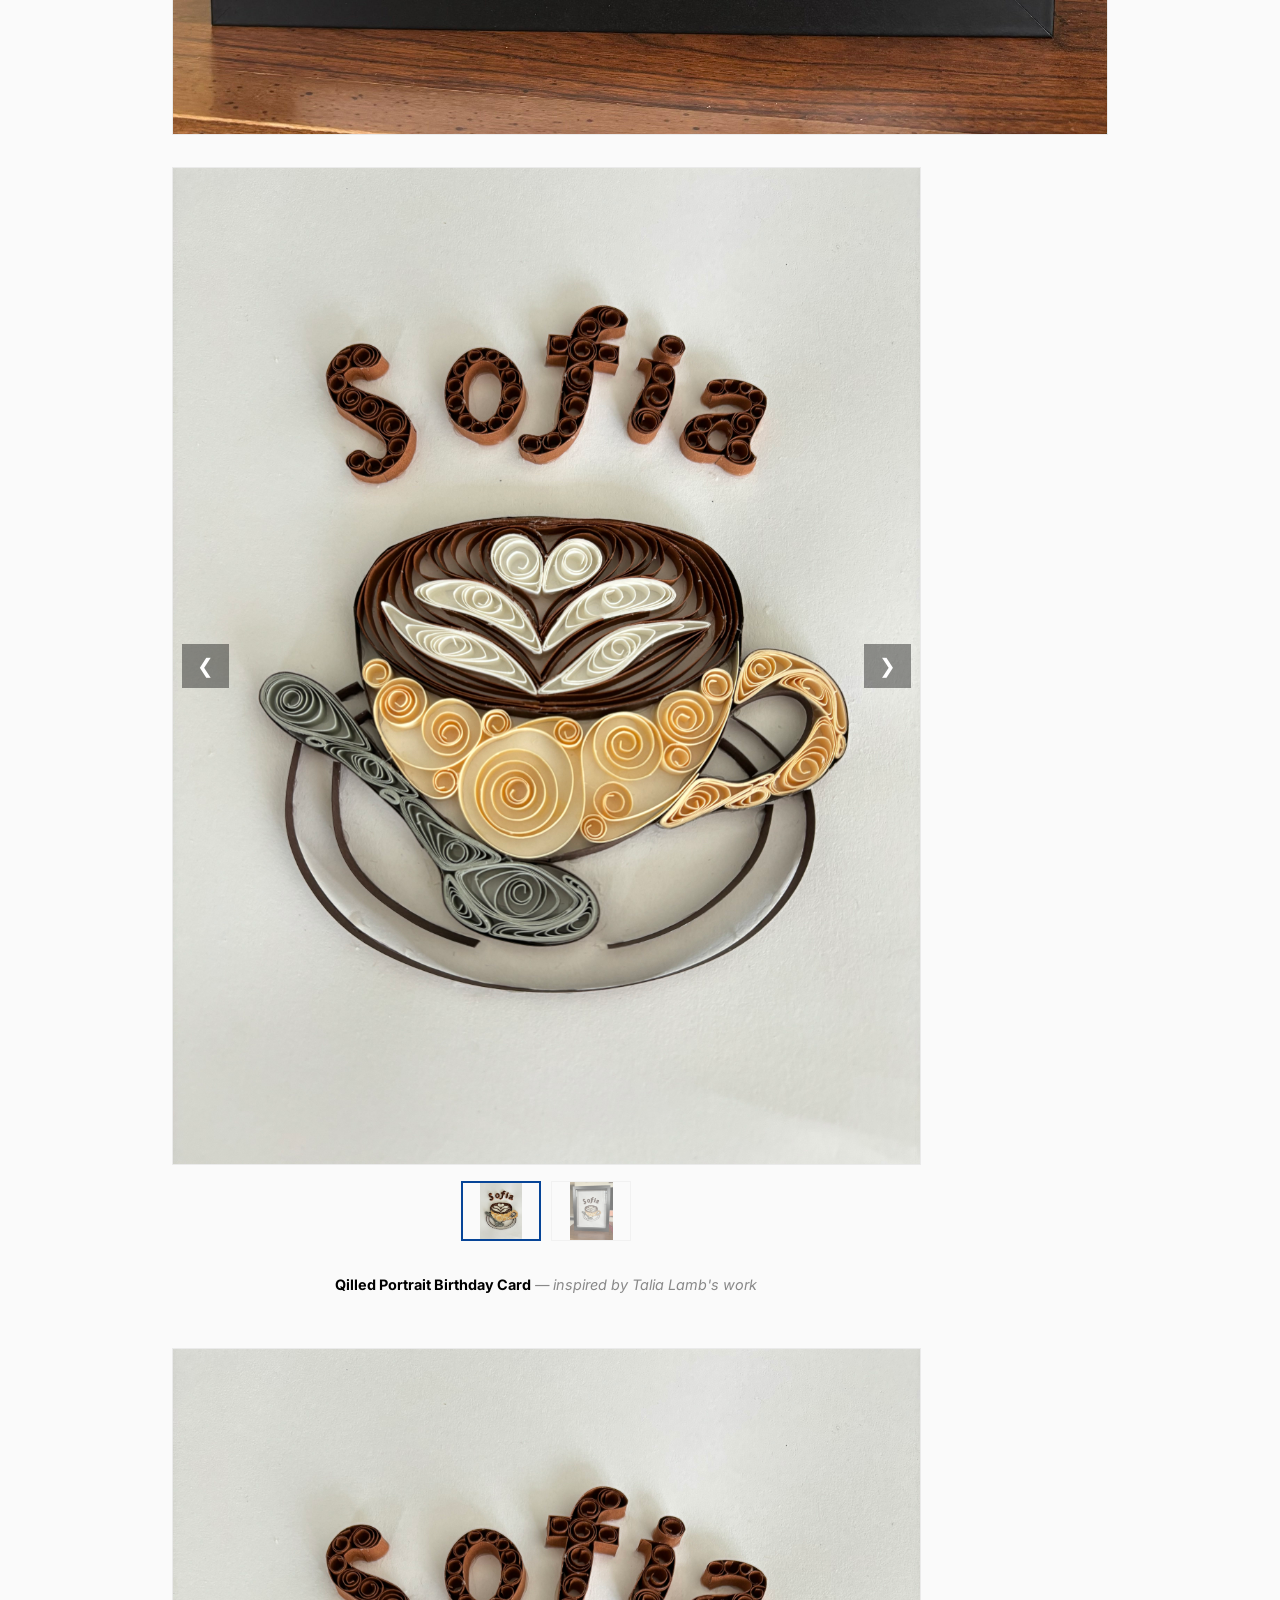
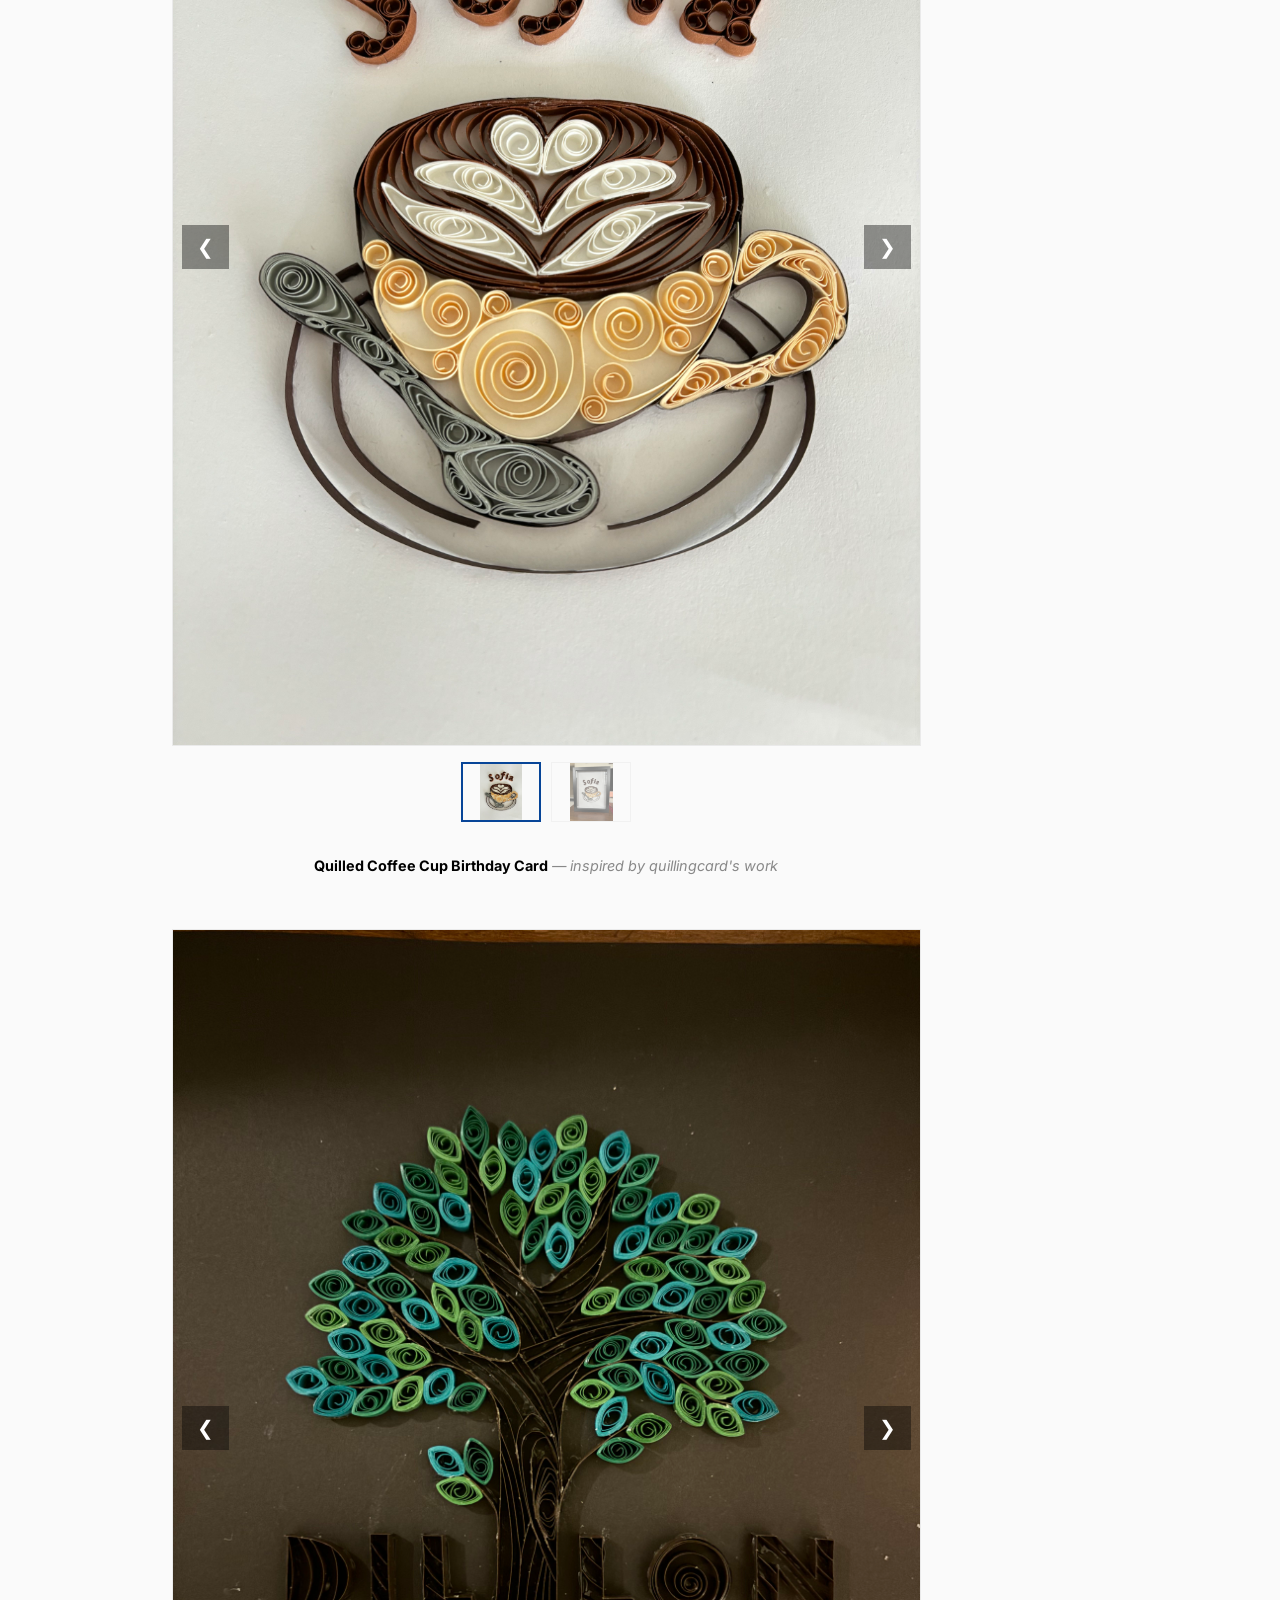
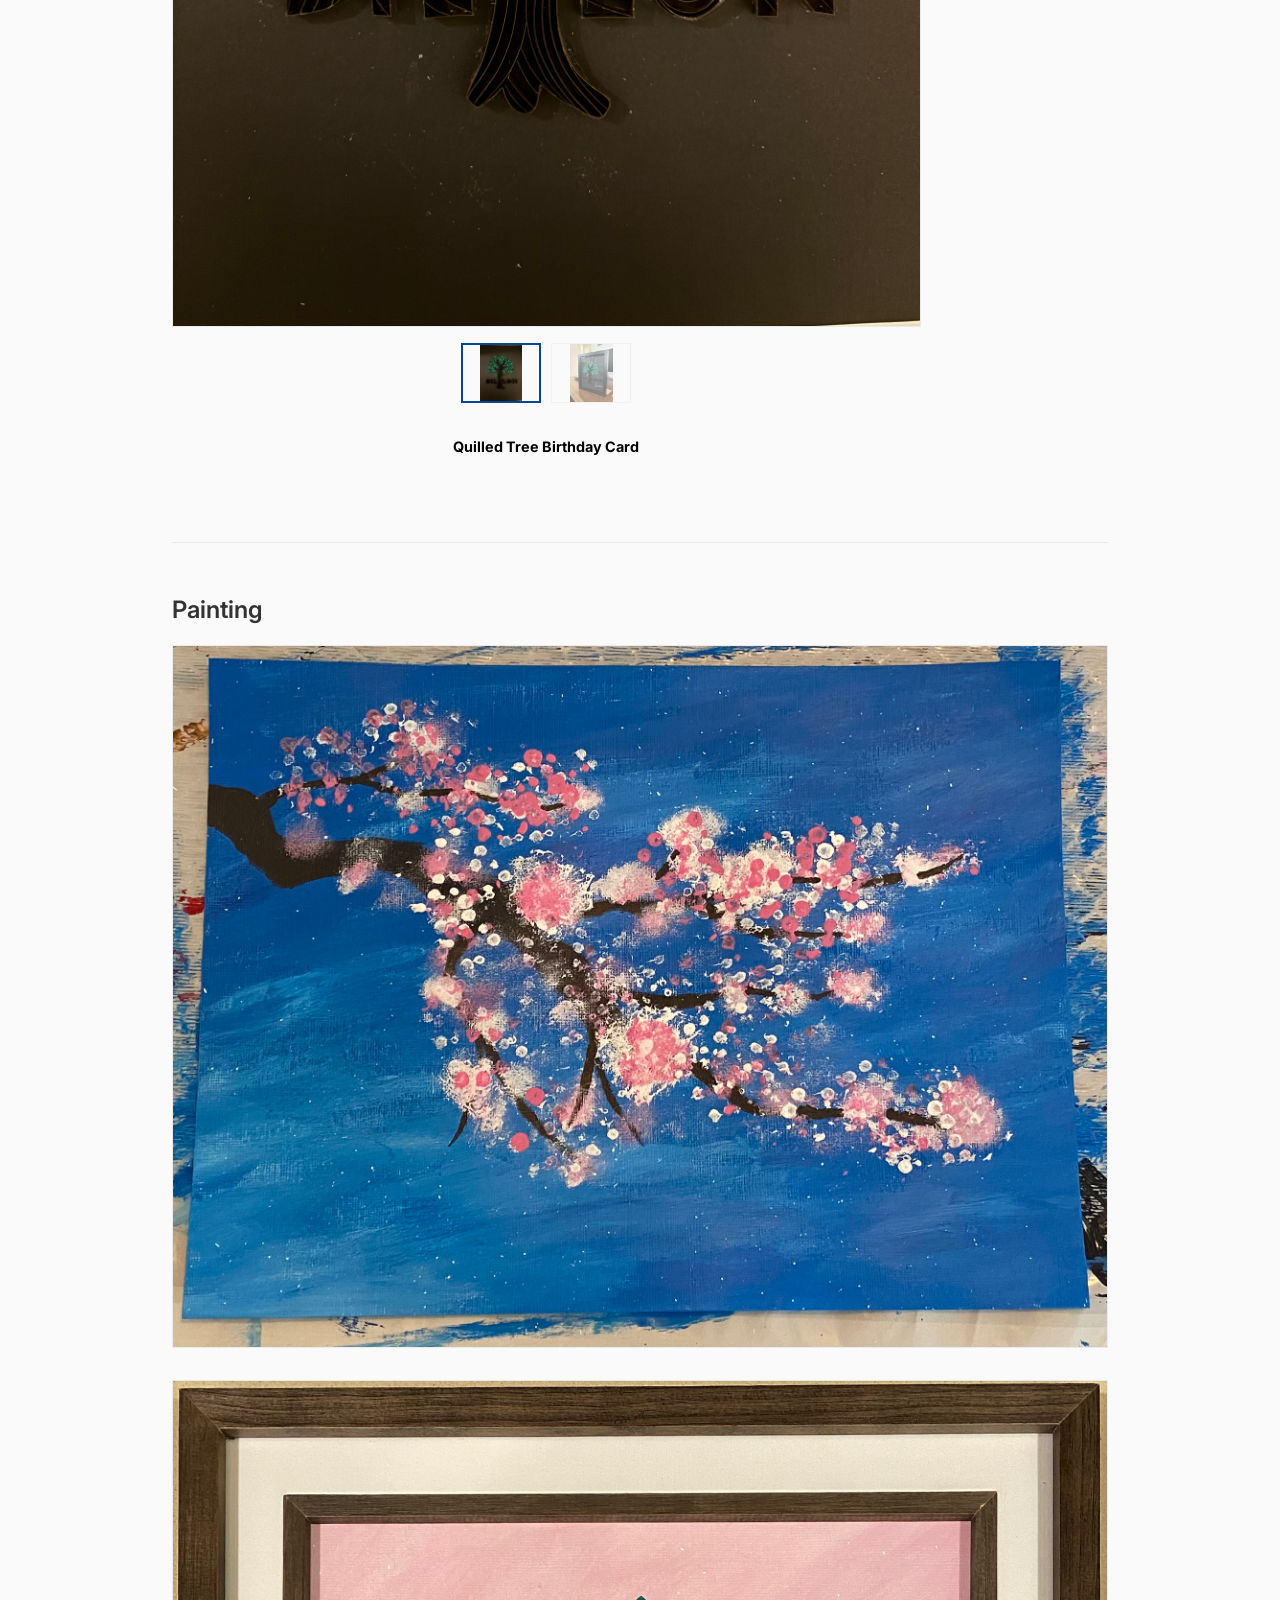
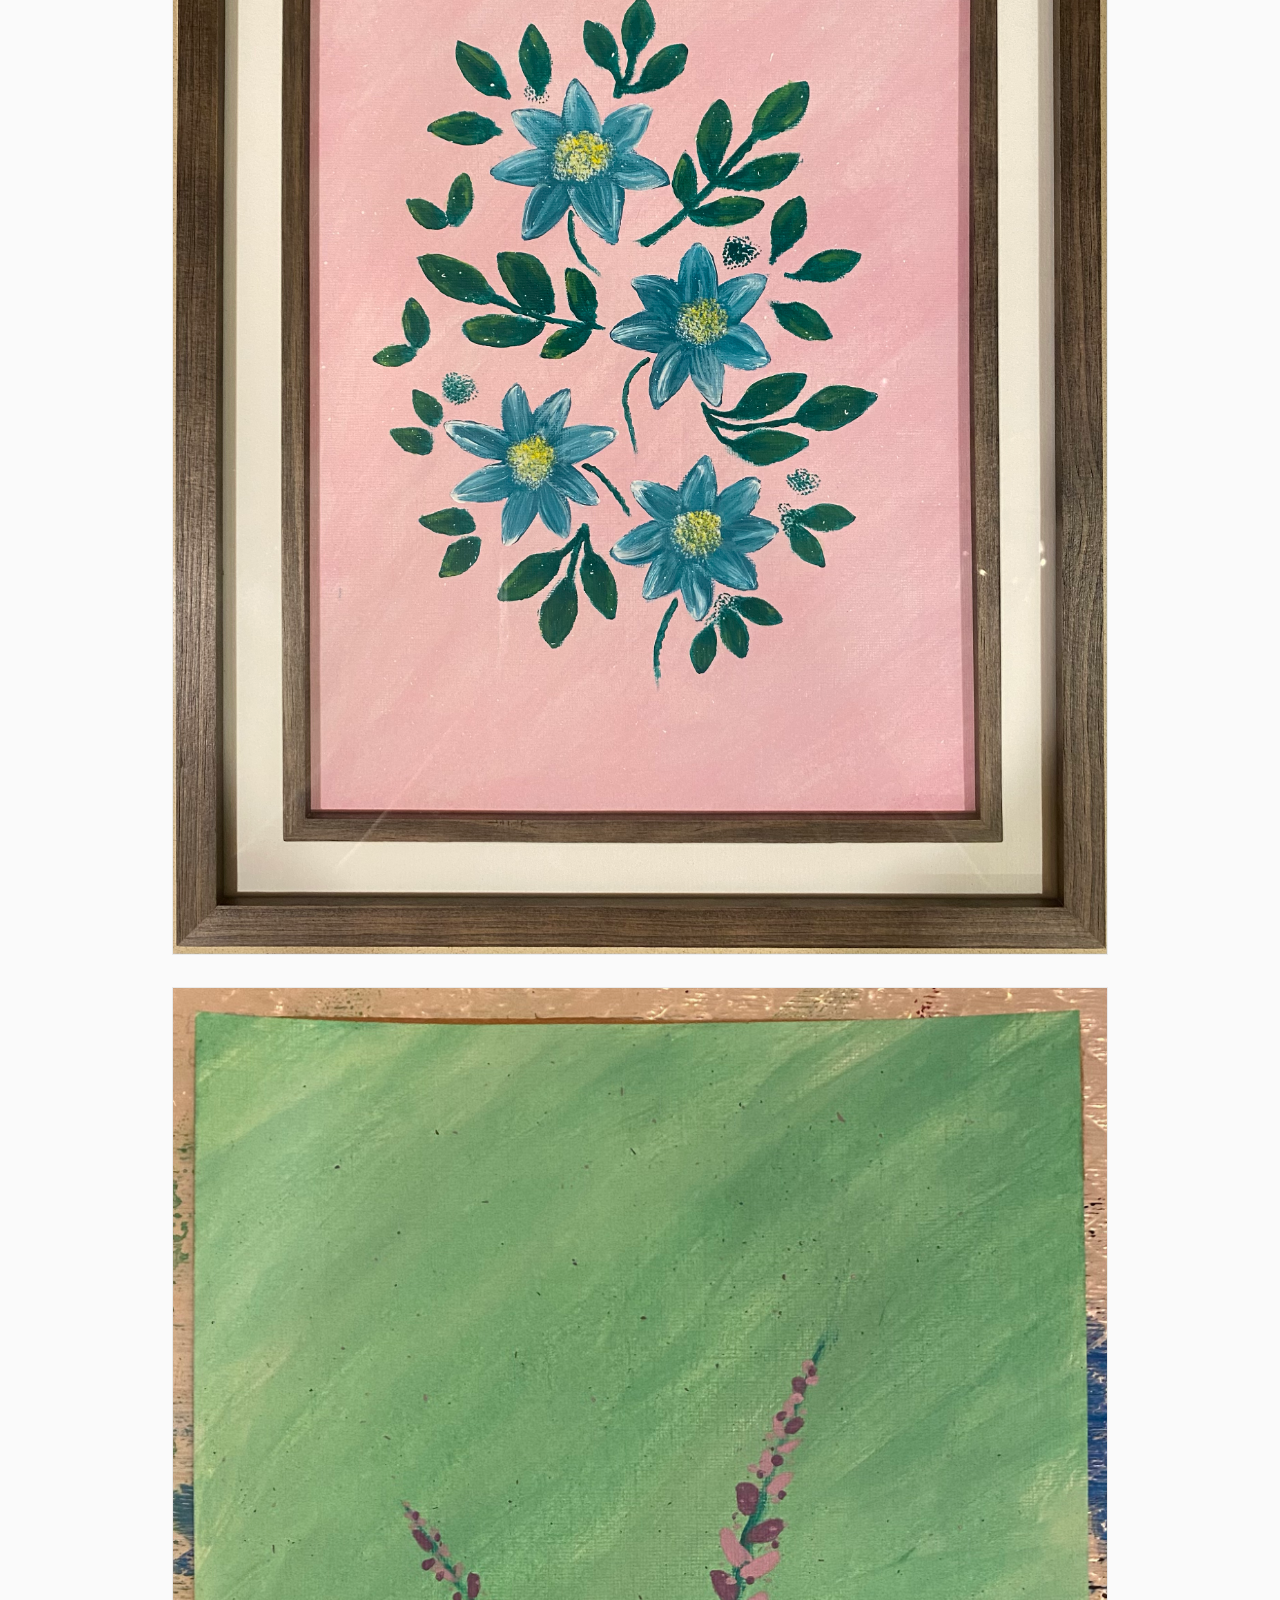
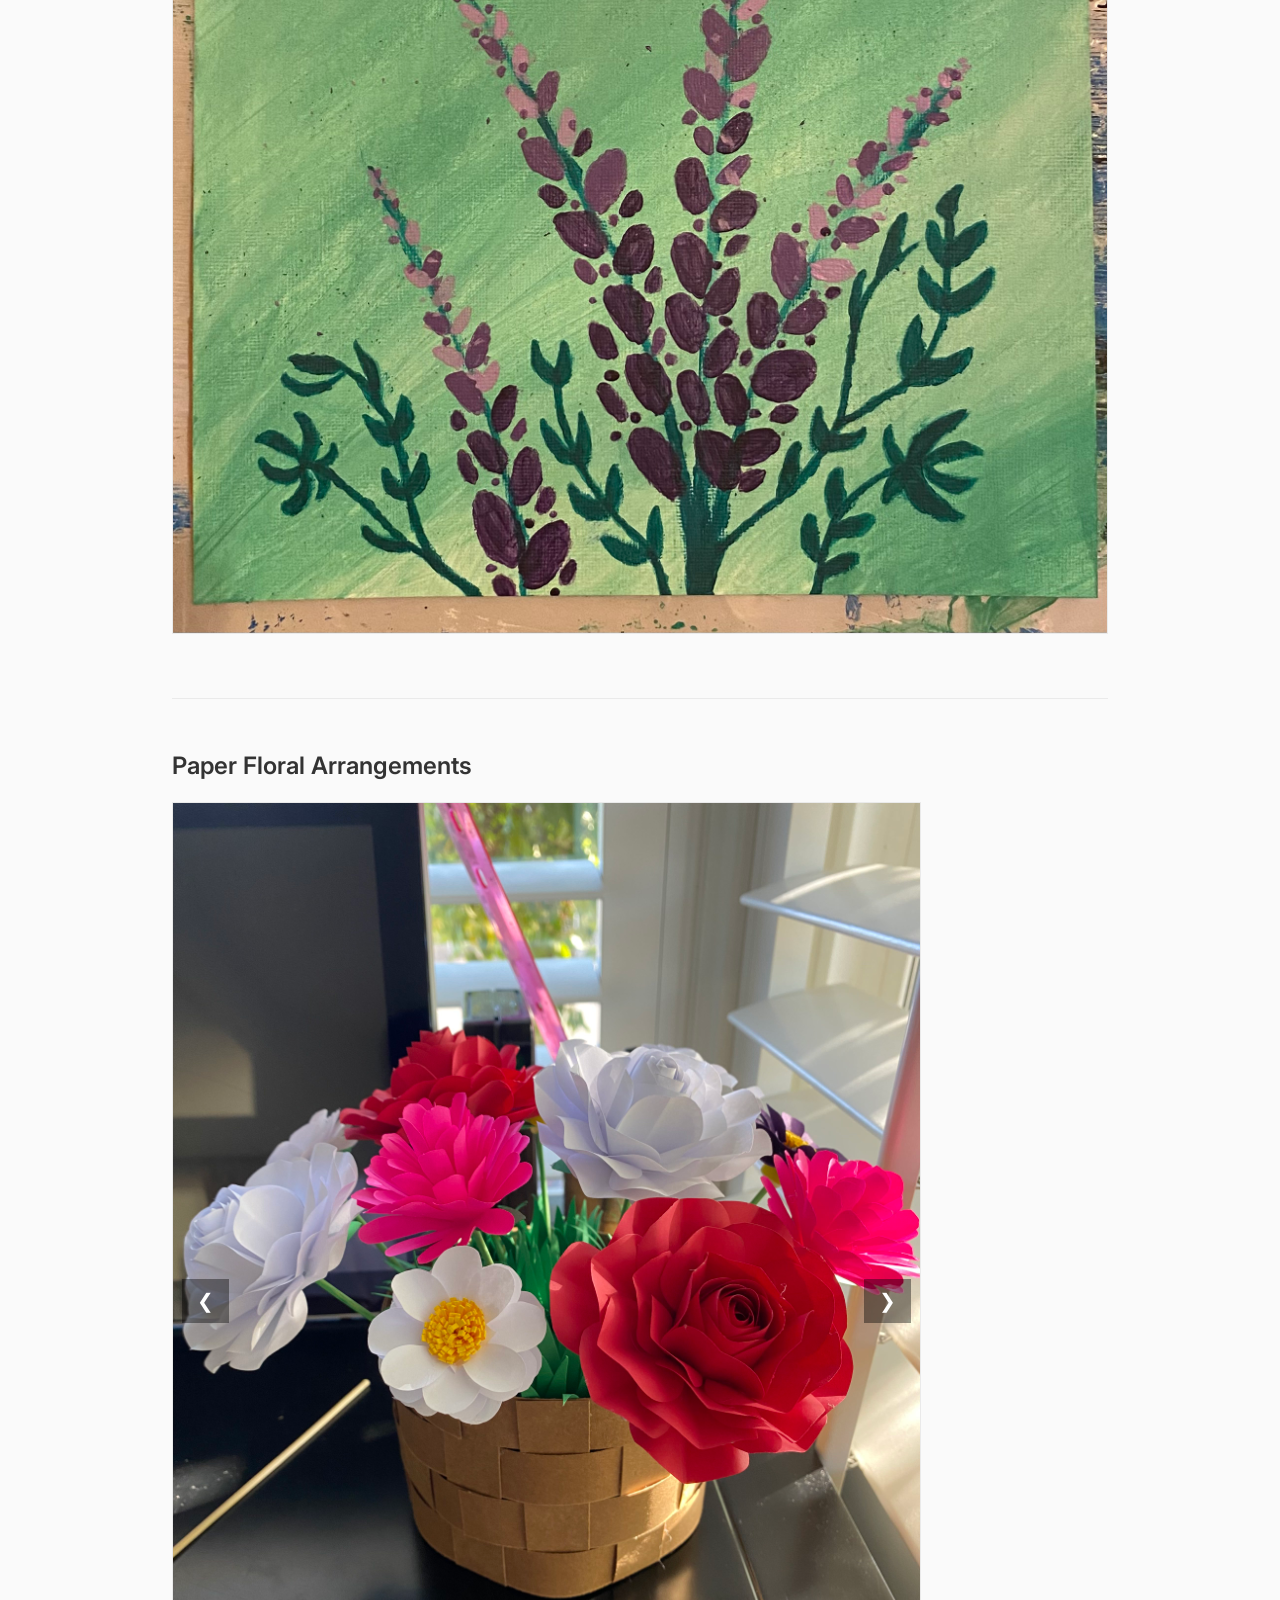
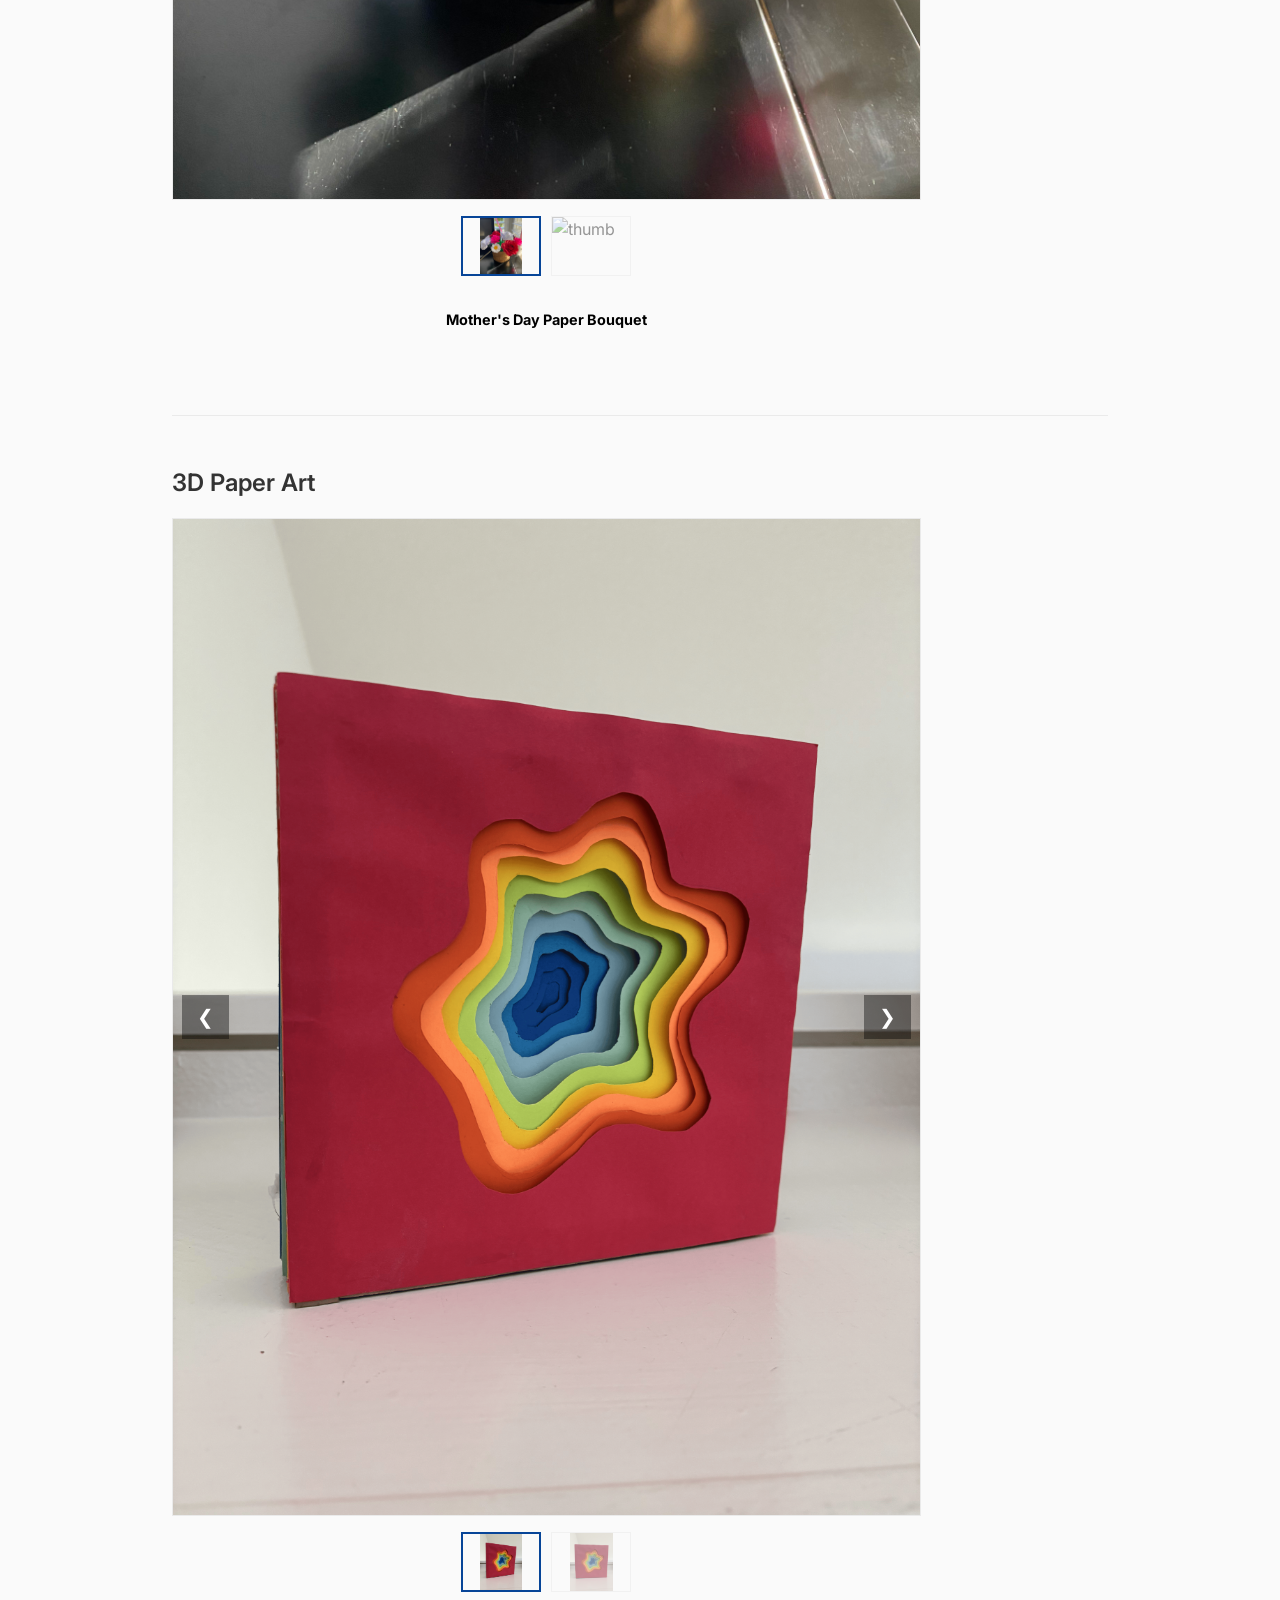
==== commit 91a21c31: "updated image sizes on art page, added script for carousels on art page, revised homepage cards for " ====
--- a/art.html
+++ b/art.html
@@ -35,8 +35,10 @@
     
     <!-- Main Art Header -->
     <section class="project-section">
-      <h2>Art</h2>
-      <p>Welcome to my creative space. When I'm not designing circuits or working in the lab, I enjoy exploring different artistic mediums. Below are a few of my favorite pieces and projects.</p>
+      <h2>Artistic Projects</h2>
+      <p>When taking a breather from engineering, I enjoy expressing myself through art. See some of my creations below!</p>
+
+      <p>Some works resemble art that's inspired me, with my own added touch. All are handmade with care.</p>
     </section>
 
     <!-- STAINED GLASS -->
@@ -44,7 +46,7 @@
       <h3 style="font-size: 1.5rem; font-weight: 600; margin-bottom: 1rem; color: #333;">Stained Glass</h3>
       
       <!-- Stained Glass: Carousel 1 (8 Images) -->
-      <div class="carousel-container" style="margin-bottom: 3rem;">
+      <div class="carousel-container" style="max-width: 80%; margin-bottom: 3rem;">
         <div class="carousel-main">
           <button class="carousel-btn prev-btn">❮</button>
           <img src="assets/art/stained-glass-flower.png" class="full-width-img" alt="Stained Glass Flower" style="display: block; margin: 0 auto;">
@@ -67,7 +69,7 @@
       </div>
 
       <!-- Stained Glass: Carousel 2 (5 Images) -->
-      <div class="carousel-container">
+      <div class="carousel-container" style="max-width: 80%;">
         <div class="carousel-main">
           <button class="carousel-btn prev-btn">❮</button>
           <img src="assets/art/stained-glass-orchid.png" class="full-width-img" alt="Stained Glass Orchid" style="display: block; margin: 0 auto;">
@@ -94,7 +96,7 @@
       <h3 style="font-size: 1.5rem; font-weight: 600; margin-bottom: 1rem; color: #333;">Quilling</h3>
       
       <!-- Quilling: Carousel 1 -->
-      <div class="carousel-container" style="margin-bottom: 2rem;">
+      <div class="carousel-container" style="max-width: 80%; margin-bottom: 2rem;">
         <div class="carousel-main">
           <button class="carousel-btn prev-btn">❮</button>
           <img src="assets/art/quilled-florals.jpg" class="full-width-img" alt="Quilled Florals" style="display: block; margin: 0 auto;">
@@ -111,7 +113,7 @@
       </div>
 
       <!-- Quilling: Carousel 2 -->
-      <div class="carousel-container" style="margin-bottom: 2rem;">
+      <div class="carousel-container" style="max-width: 80%; margin-bottom: 2rem;">
         <div class="carousel-main">
           <button class="carousel-btn prev-btn">❮</button>
           <img src="assets/art/quilled-name-card.jpg" class="full-width-img" alt="Quilled Name Card" style="display: block; margin: 0 auto;">
@@ -128,7 +130,7 @@
       </div>
 
       <!-- Quilling: Carousel 3 -->
-      <div class="carousel-container" style="margin-bottom: 2rem;">
+      <div class="carousel-container" style="max-width: 80%; margin-bottom: 2rem;">
         <div class="carousel-main">
           <button class="carousel-btn prev-btn">❮</button>
           <img src="assets/art/quilled-cupcake.jpg" class="full-width-img" alt="Quilled Cupcake" style="display: block; margin: 0 auto;">
@@ -145,7 +147,7 @@
       </div>
 
       <!-- Quilling: Carousel 4 -->
-      <div class="carousel-container" style="margin-bottom: 2rem;">
+      <div class="carousel-container" style="max-width: 80%; margin-bottom: 2rem;">
         <div class="carousel-main">
           <button class="carousel-btn prev-btn">❮</button>
           <img src="assets/art/quilled-trophy.jpg" class="full-width-img" alt="Quilled Trophy" style="display: block; margin: 0 auto;">
@@ -167,7 +169,7 @@
       </div>
 
       <!-- Quilling: Carousel 5 -->
-      <div class="carousel-container" style="margin-bottom: 2rem;">
+      <div class="carousel-container" style="max-width: 80%; margin-bottom: 2rem;">
         <div class="carousel-main">
           <button class="carousel-btn prev-btn">❮</button>
           <img src="assets/art/quilled-cup.jpg" class="full-width-img" alt="Quilled Cup" style="display: block; margin: 0 auto;">
@@ -184,7 +186,7 @@
       </div>
 
       <!-- Quilling: Carousel 6 -->
-      <div class="carousel-container">
+      <div class="carousel-container" style="max-width: 80%;">
         <div class="carousel-main">
           <button class="carousel-btn prev-btn">❮</button>
           <img src="assets/art/quilled-cup.jpg" class="full-width-img" alt="Quilled Cup" style="display: block; margin: 0 auto;">
@@ -201,7 +203,7 @@
       </div>
 
       <!-- Quilling: Carousel 7 -->
-      <div class="carousel-container">
+      <div class="carousel-container" style="max-width: 80%;">
         <div class="carousel-main">
           <button class="carousel-btn prev-btn">❮</button>
           <img src="assets/art/quilled-tree.jpg" class="full-width-img" alt="Quilled Tree" style="display: block; margin: 0 auto;">
@@ -237,7 +239,7 @@
     <section>
       <h3 style="font-size: 1.5rem; font-weight: 600; margin-bottom: 1rem; color: #333;">Paper Floral Arrangements</h3>
       
-      <div class="carousel-container">
+      <div class="carousel-container" style="max-width: 80%;">
         <div class="carousel-main">
           <button class="carousel-btn prev-btn">❮</button>
           <img src="assets/art/paper-bouquet.jpg" class="full-width-img" alt="Paper Bouquet" style="display: block; margin: 0 auto;">
@@ -260,7 +262,7 @@
     <section>
       <h3 style="font-size: 1.5rem; font-weight: 600; margin-bottom: 1rem; color: #333;">3D Paper Art</h3>
       
-      <div class="carousel-container">
+      <div class="carousel-container" style="max-width: 80%;">
         <div class="carousel-main">
           <button class="carousel-btn prev-btn">❮</button>
           <img src="assets/art/3D-paper-art.png" class="full-width-img" alt="3D Paper Art" style="display: block; margin: 0 auto;">
@@ -279,5 +281,58 @@
 
   </main>
 
+  <script>
+    document.addEventListener('DOMContentLoaded', () => {
+      // Find every carousel on the page
+      const carousels = document.querySelectorAll('.carousel-container');
+
+      carousels.forEach(carousel => {
+        const mainImage = carousel.querySelector('.carousel-main img');
+        const thumbnails = carousel.querySelectorAll('.thumb');
+        const prevBtn = carousel.querySelector('.prev-btn');
+        const nextBtn = carousel.querySelector('.next-btn');
+        
+        let currentIndex = 0;
+
+        // Updates the main image and active thumbnail styling
+        const updateCarousel = (index) => {
+          thumbnails.forEach(t => t.classList.remove('active-thumb'));
+          thumbnails[index].classList.add('active-thumb');
+          mainImage.src = thumbnails[index].src;
+          currentIndex = index;
+        };
+
+        // Allow clicking directly on thumbnails
+        thumbnails.forEach((thumb, index) => {
+          thumb.addEventListener('click', () => {
+            updateCarousel(index);
+          });
+        });
+
+        // Previous button logic (wraps to the end if at the beginning)
+        if (prevBtn) {
+          prevBtn.addEventListener('click', () => {
+            let newIndex = currentIndex - 1;
+            if (newIndex < 0) {
+              newIndex = thumbnails.length - 1;
+            }
+            updateCarousel(newIndex);
+          });
+        }
+
+        // Next button logic (wraps to the beginning if at the end)
+        if (nextBtn) {
+          nextBtn.addEventListener('click', () => {
+            let newIndex = currentIndex + 1;
+            if (newIndex >= thumbnails.length) {
+              newIndex = 0;
+            }
+            updateCarousel(newIndex);
+          });
+        }
+      });
+    });
+  </script>
+
 </body>
 </html>
--- a/style.css
+++ b/style.css
@@ -379,38 +379,43 @@
 
 /* --- HORIZONTAL CARDS ("More From Me") --- */
 .horizontal-cards-container {
-  display: flex;
-  flex-direction: column;
+  display: grid;
+  grid-template-columns: 1fr 1fr; /* Creates two equal columns side-by-side */
   gap: 2rem;
 }
 
 .horizontal-card {
   display: flex;
-  flex-direction: row; /* Forces side-by-side layout */
+  flex-direction: row; 
   align-items: center;
   justify-content: space-between;
 }
 
 .horizontal-content {
-  flex: 1; /* Allows the text side to take up remaining space */
-  padding: 2rem 3rem;
+  flex: 1; 
+  padding: 1.5rem; /* Reduced padding to fit the smaller half-width card */
+  justify-content: center; /* Centers the short titles horizontally */
 }
 
 .horizontal-card img {
-  width: 350px; /* Fixed width for the images on the right */
-  height: 250px;
+  width: 220px; /* Reduced from 350px so the image and text share the smaller space comfortably */
+  height: 200px; /* Slightly shorter to match the new width */
   object-fit: cover;
-  border-radius: 0 8px 8px 0; /* Rounds only the right side corners to match the card */
-  border-left: 1px solid #eaeaea; /* Separates image from text */
+  border-radius: 0 8px 8px 0; 
+  border-left: 1px solid #eaeaea; 
 }
 
 /* Make it stack properly on mobile phones */
 @media (max-width: 768px) {
+  .horizontal-cards-container {
+    grid-template-columns: 1fr; /* Reverts to single column on small screens */
+  }
   .horizontal-card {
-    flex-direction: column-reverse; /* Puts text below the image on small screens */
+    flex-direction: column-reverse; 
   }
   .horizontal-card img {
     width: 100%;
+    height: 200px;
     border-radius: 8px 8px 0 0;
     border-left: none;
     border-bottom: 1px solid #eaeaea;
@@ -418,4 +423,70 @@
   .horizontal-content {
     padding: 1.5rem;
   }
+}
+
+
+/* --- SOCIAL LINKS --- */
+.social-links {
+  margin-top: 1.5rem;
+}
+
+.social-icon {
+  display: inline-block;
+  color: #333;
+  transition: transform 0.2s ease, color 0.2s ease;
+}
+
+.social-icon:hover {
+  color: #000; 
+  transform: translateY(-3px); 
+}
+
+/* --- 2-COLUMN GRID (For 3D Printing) --- */
+.grid-2-col {
+  display: grid;
+  grid-template-columns: repeat(auto-fit, minmax(300px, 1fr));
+  gap: 2rem;
+}
+
+/* --- CARD BUTTONS --- */
+.card-buttons {
+  display: flex;
+  gap: 1rem;
+  margin-top: 1.5rem;
+}
+
+.btn {
+  flex: 1; /* Forces both buttons to be the exact same width */
+  text-align: center;
+  text-decoration: none;
+  font-size: 0.9rem;
+  font-weight: 600;
+  padding: 0.5rem 1rem;
+  border-radius: 4px;
+  transition: all 0.2s ease;
+}
+
+/* Printables Button Style */
+.btn-outline {
+  color: #333;
+  background-color: transparent;
+  border: 1px solid #333;
+}
+
+.btn-outline:hover {
+  background-color: #333;
+  color: #fff;
+}
+
+/* MakerWorld Button Style */
+.btn-primary {
+  color: #fff;
+  background-color: #074598; /* Uses your primary navbar blue */
+  border: 1px solid #074598;
+}
+
+.btn-primary:hover {
+  background-color: #052c65;
+  border-color: #052c65;
 }
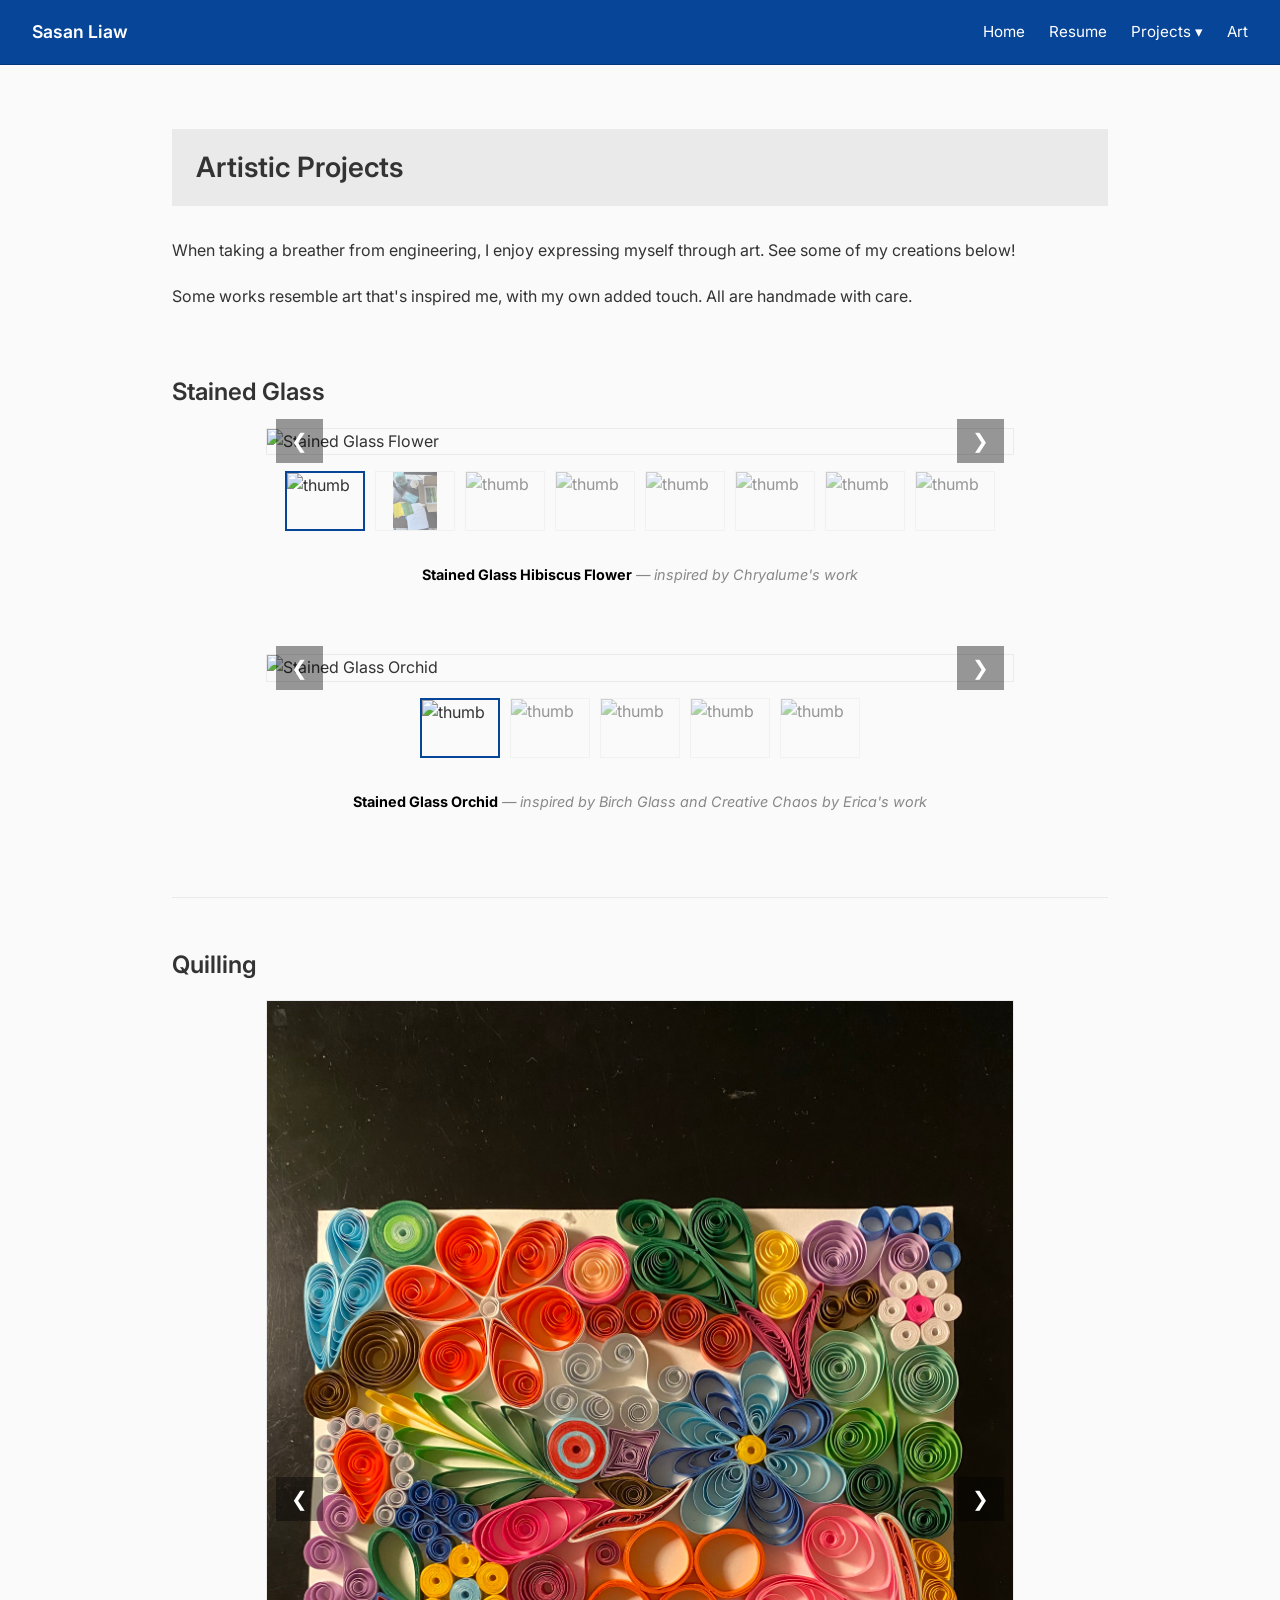
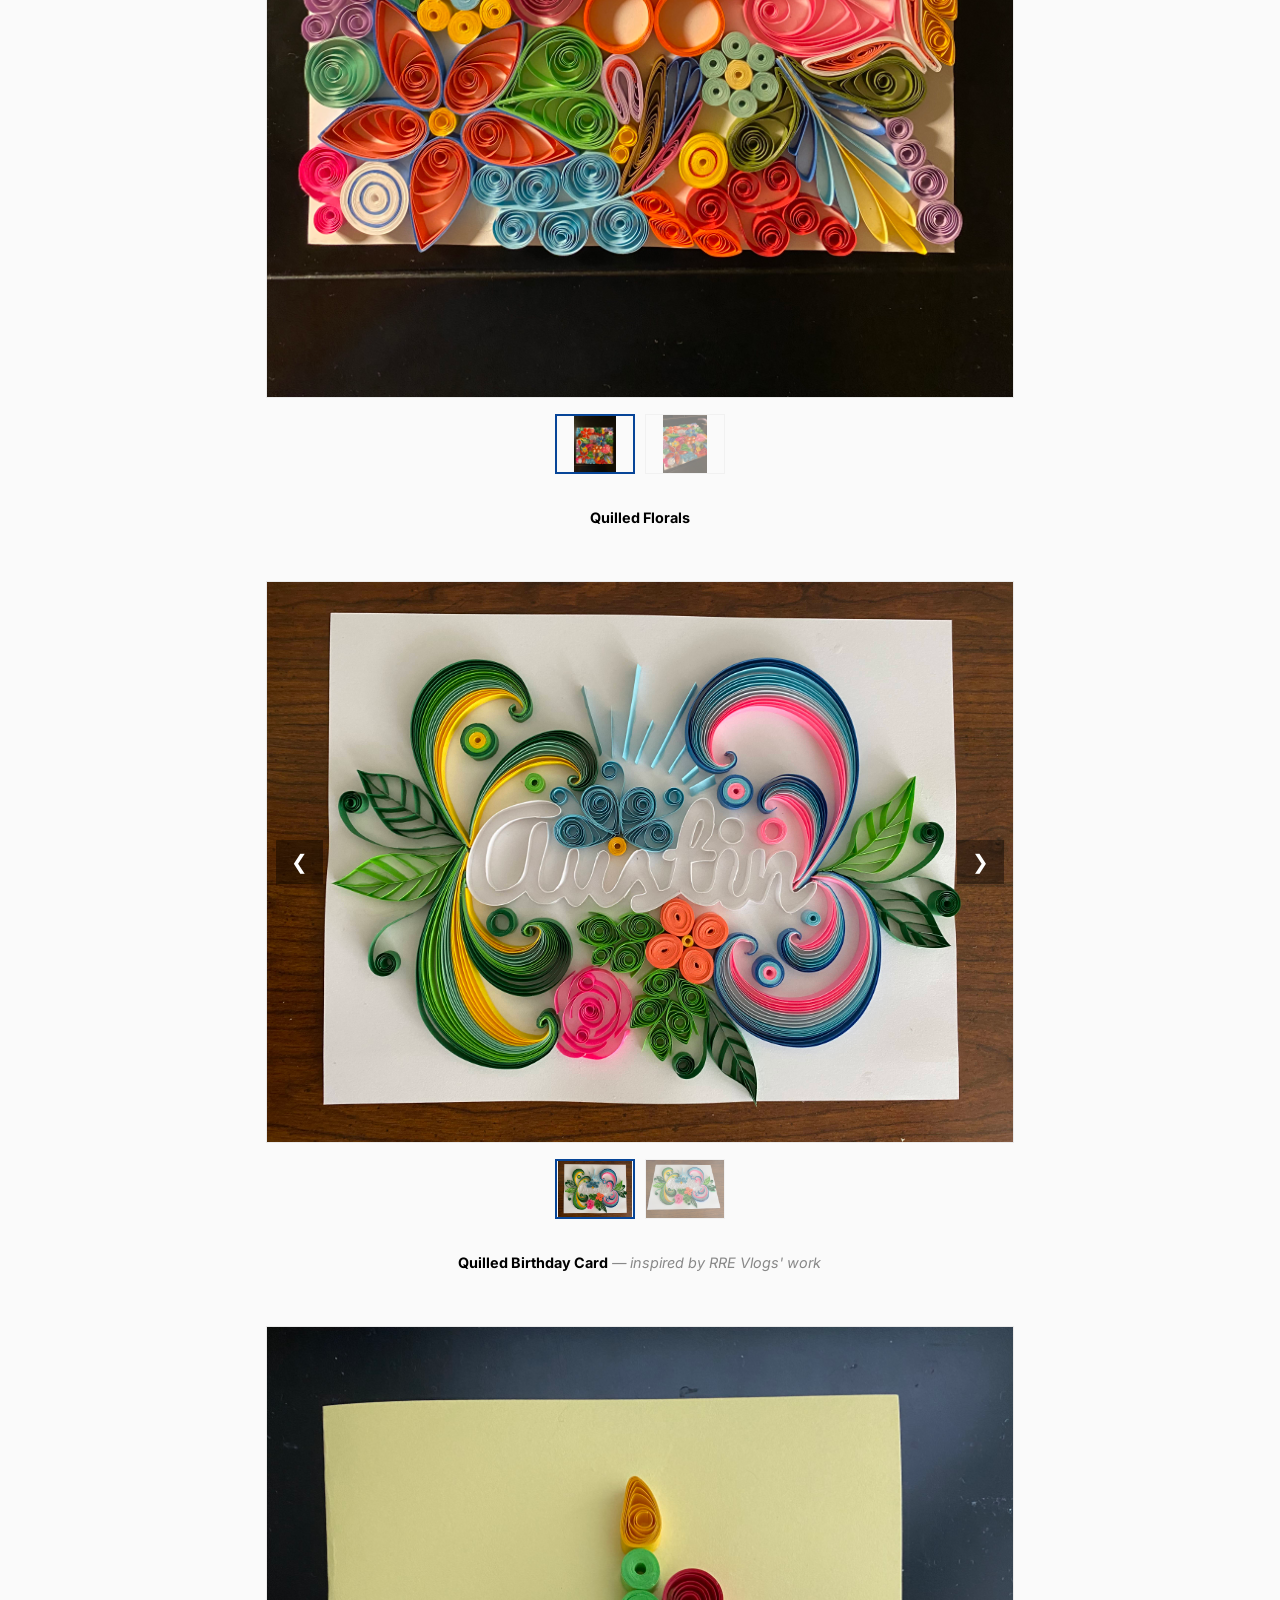
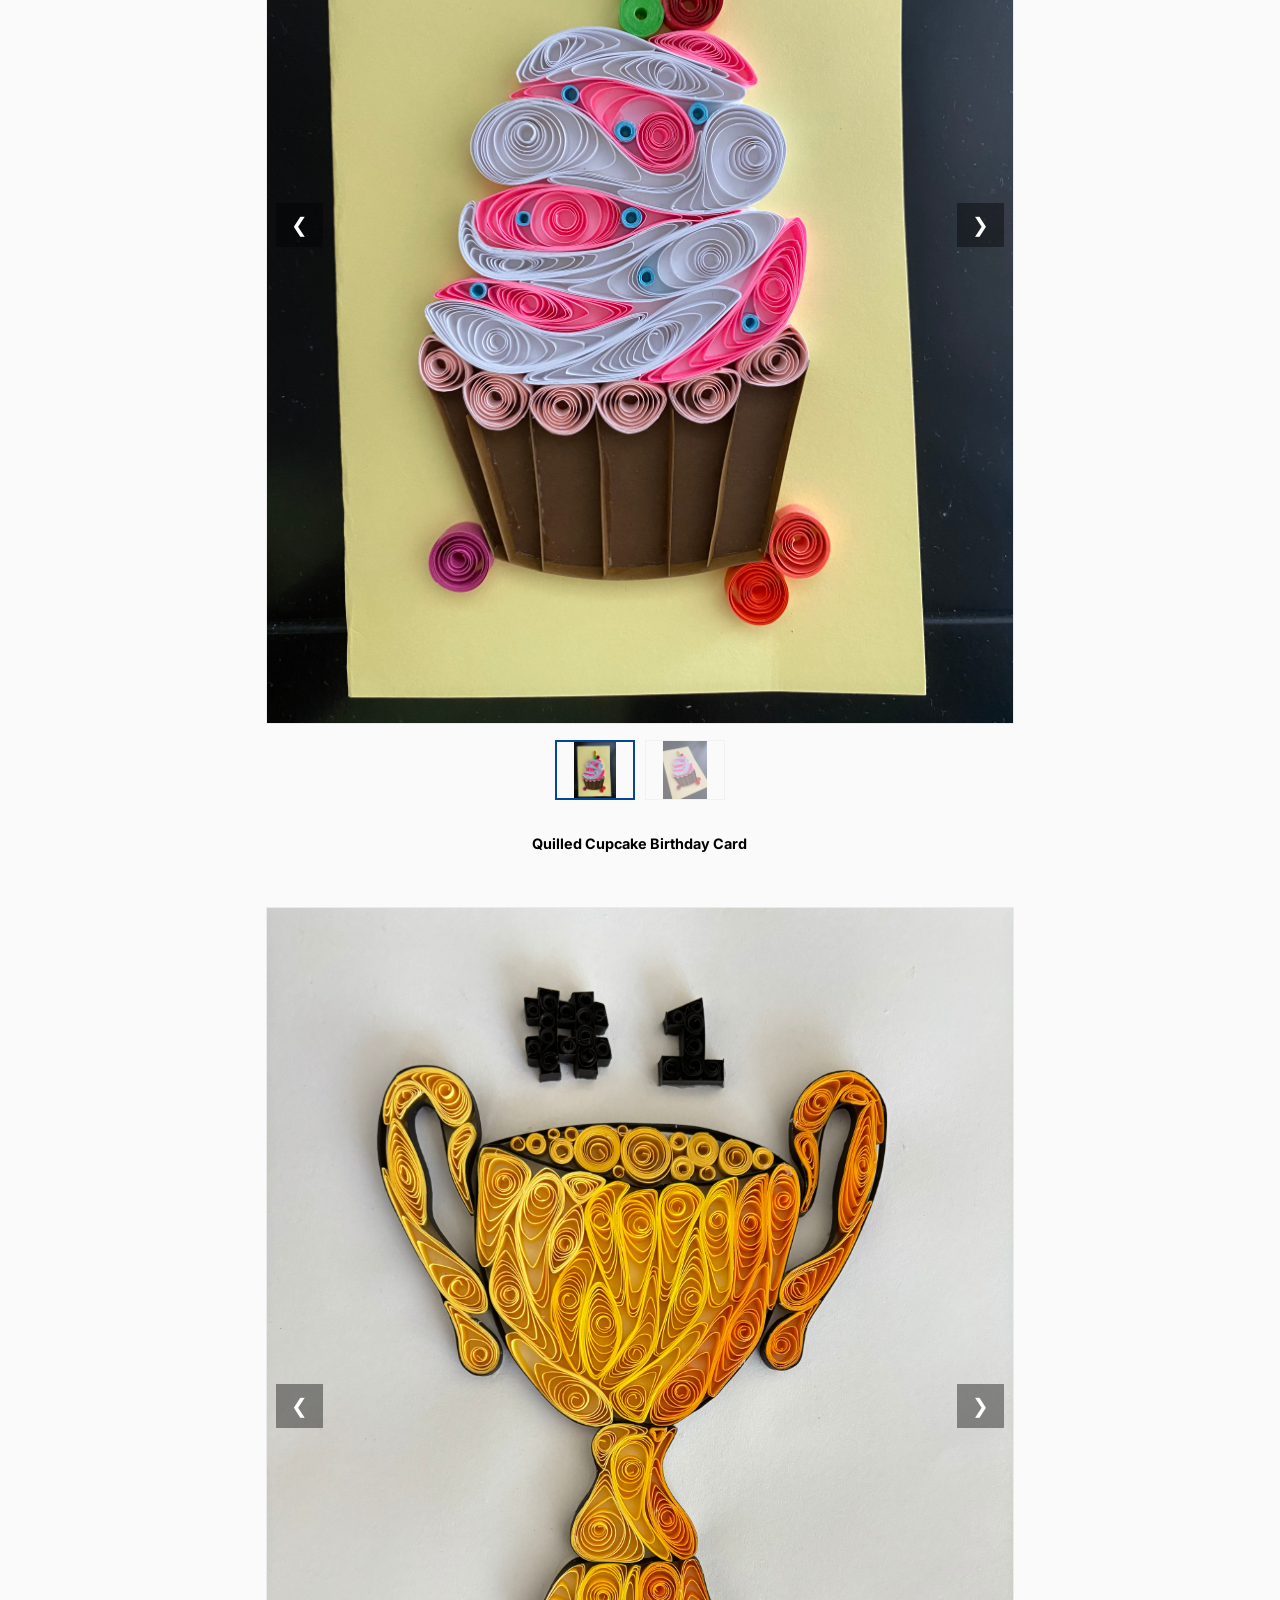
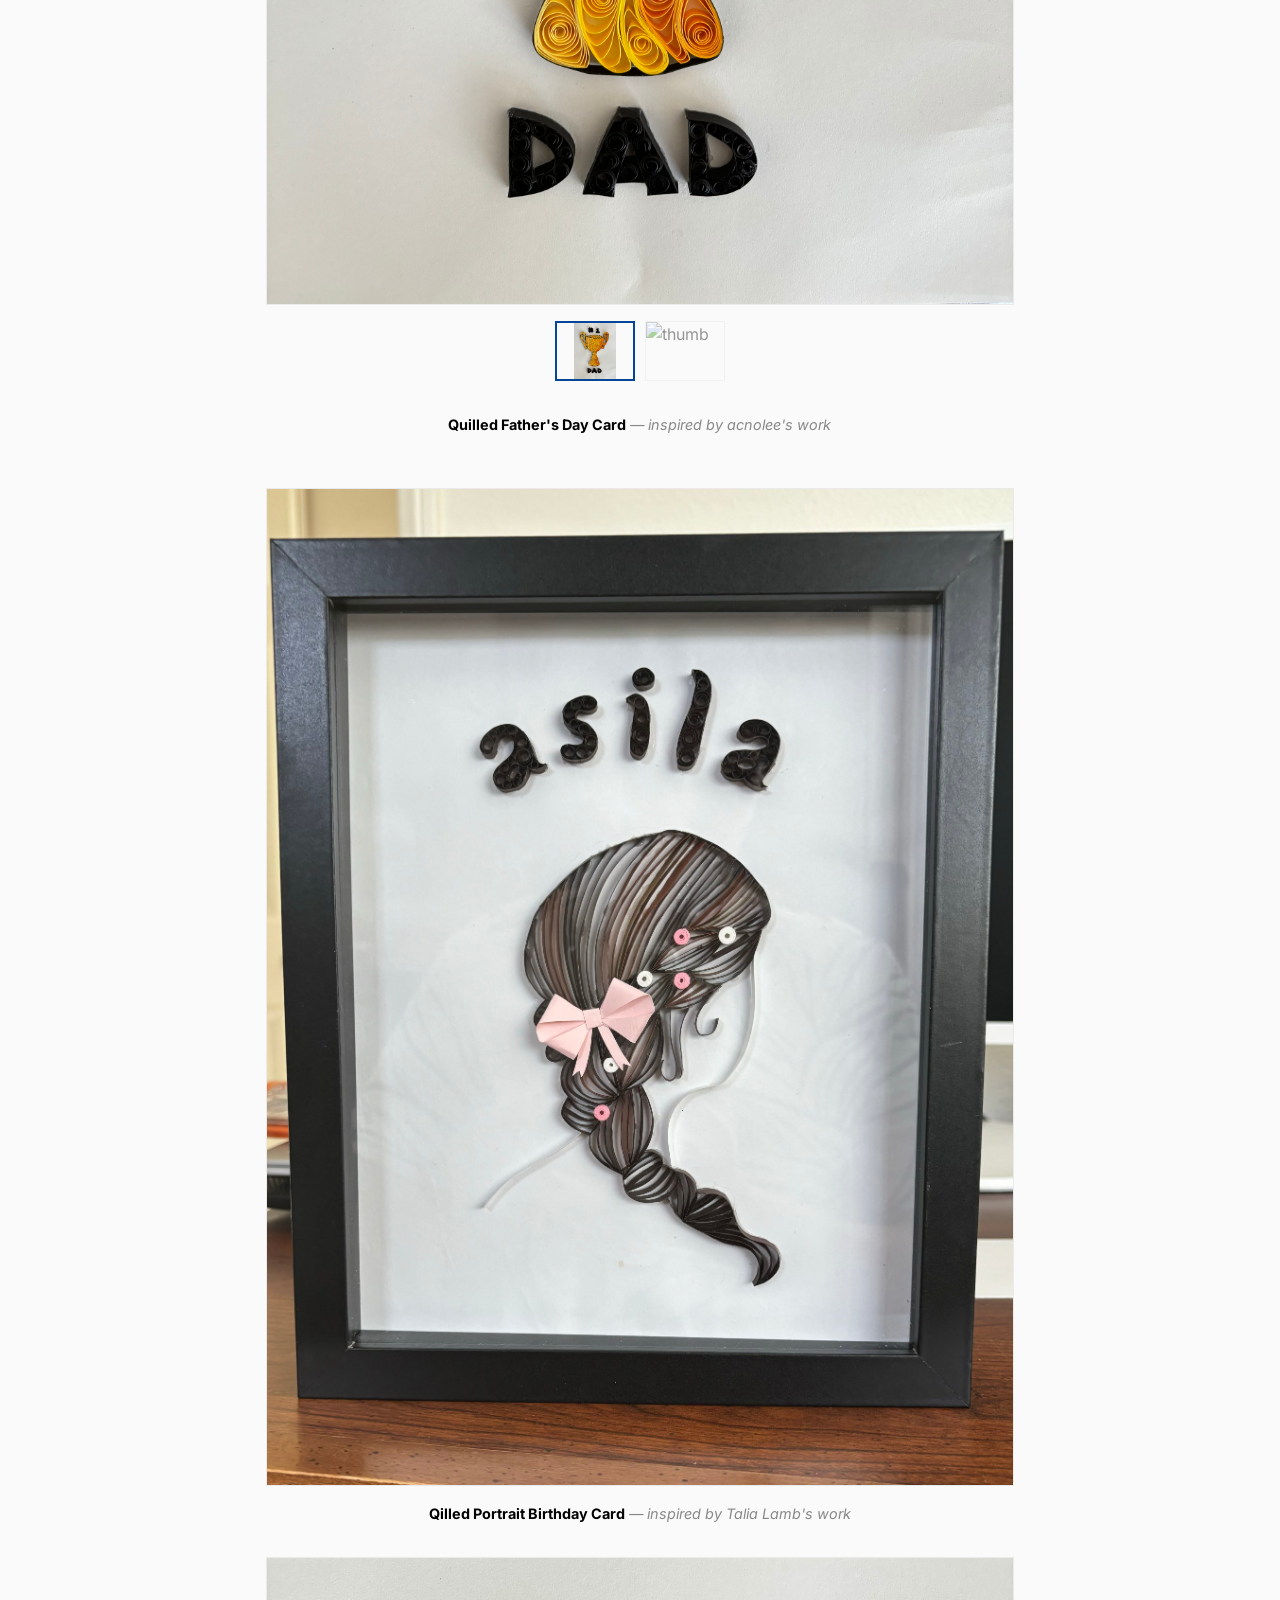
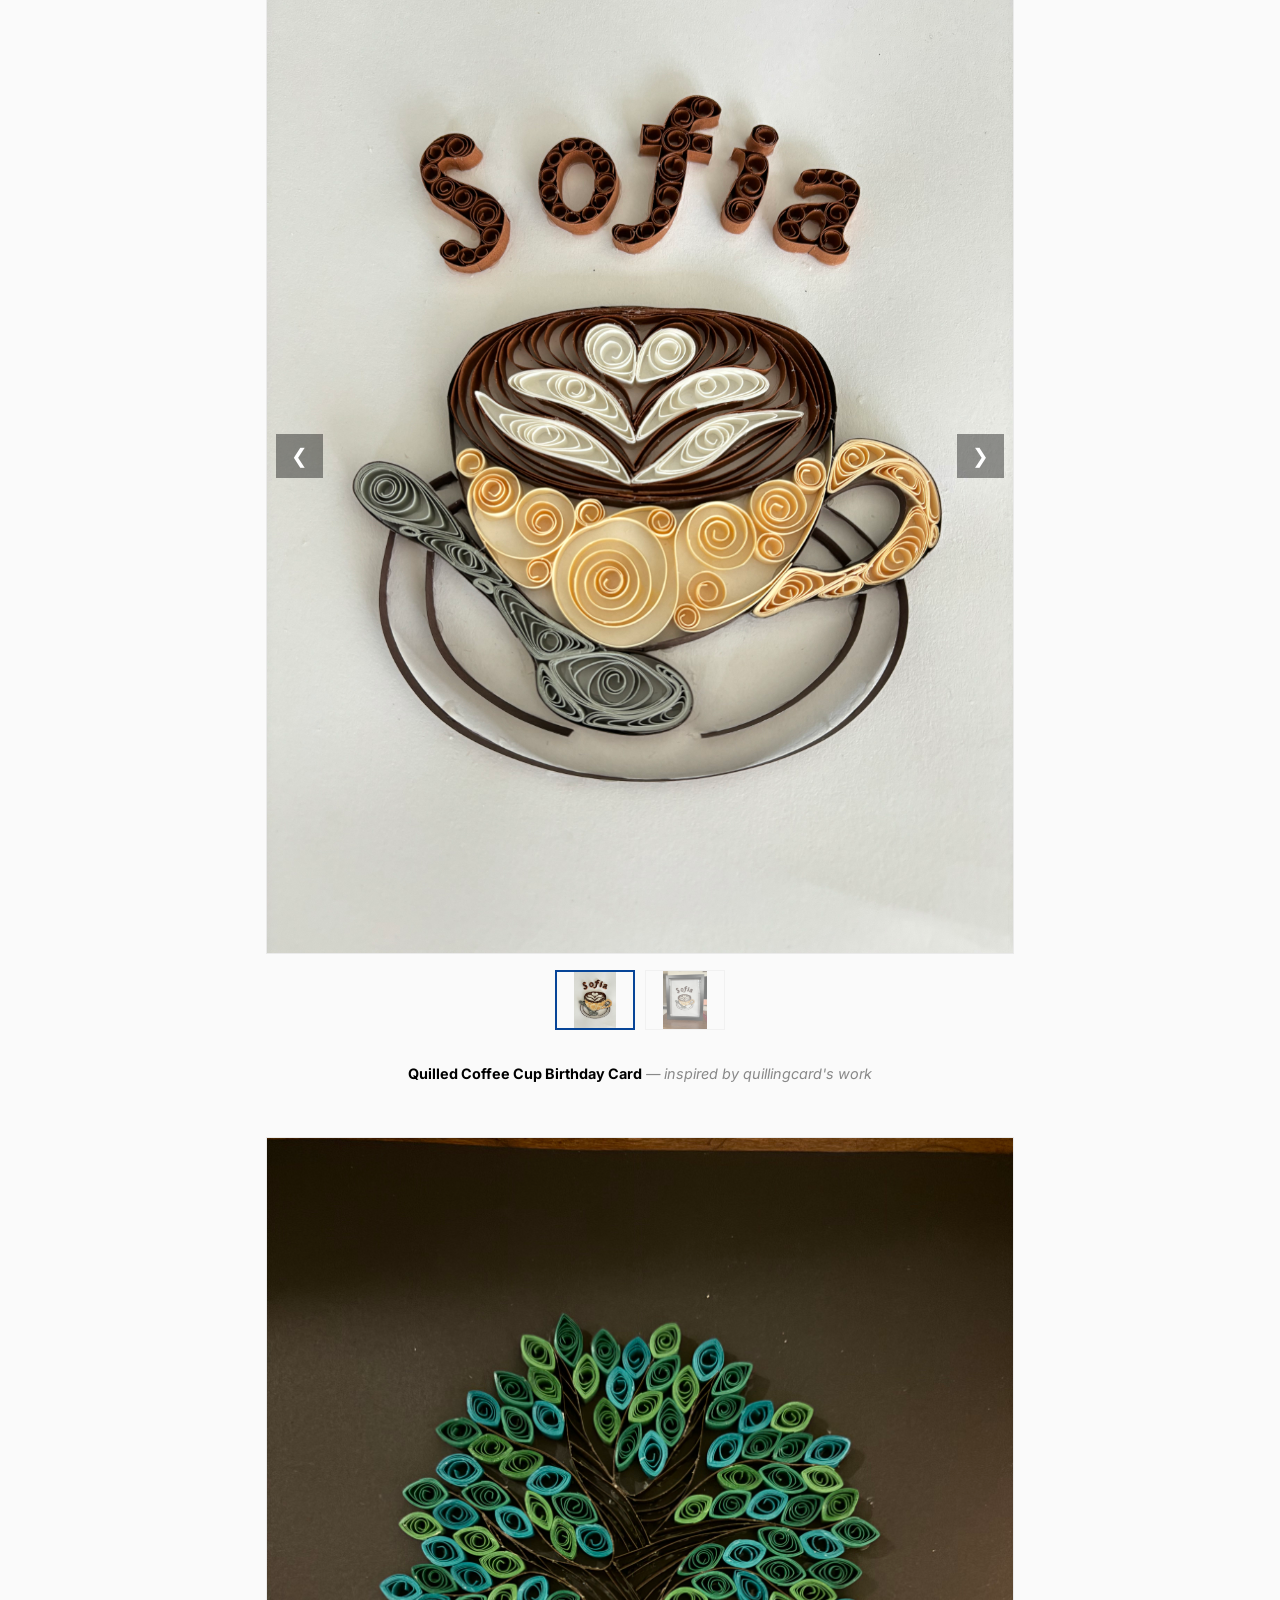
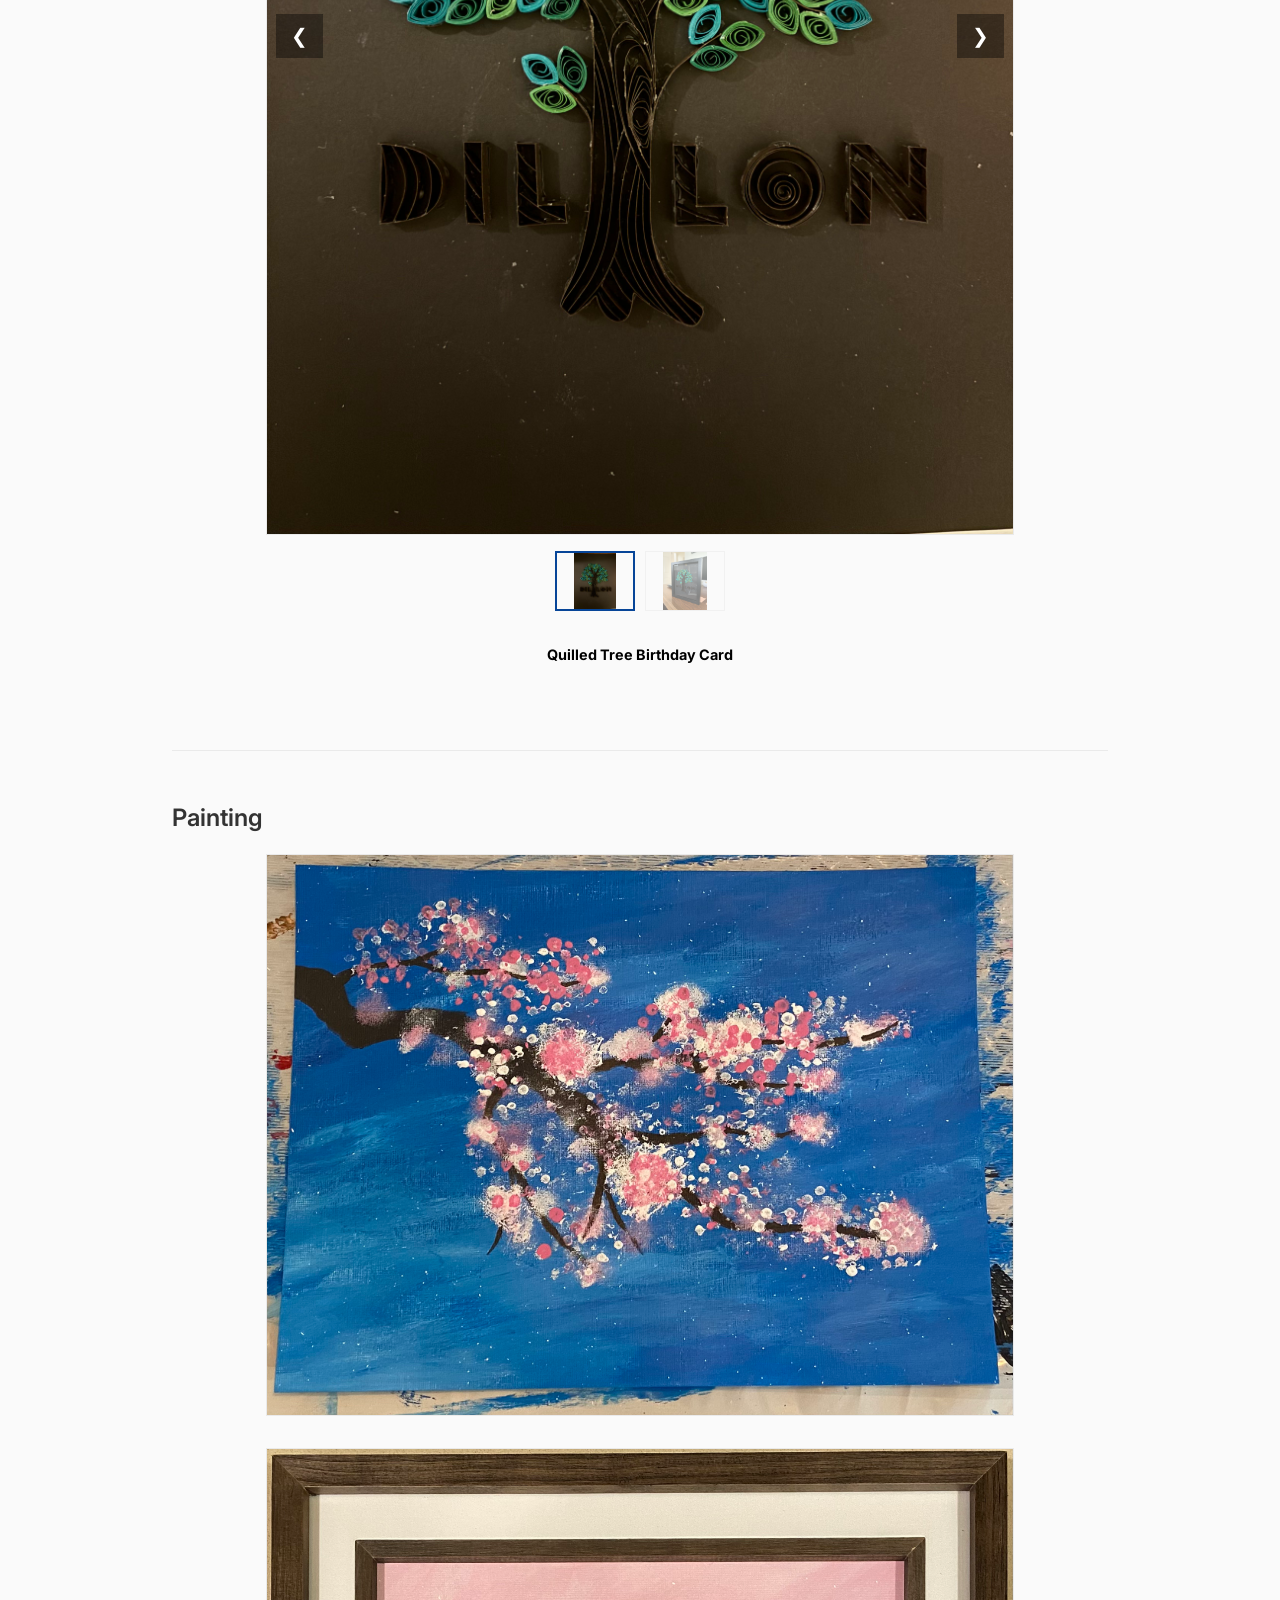
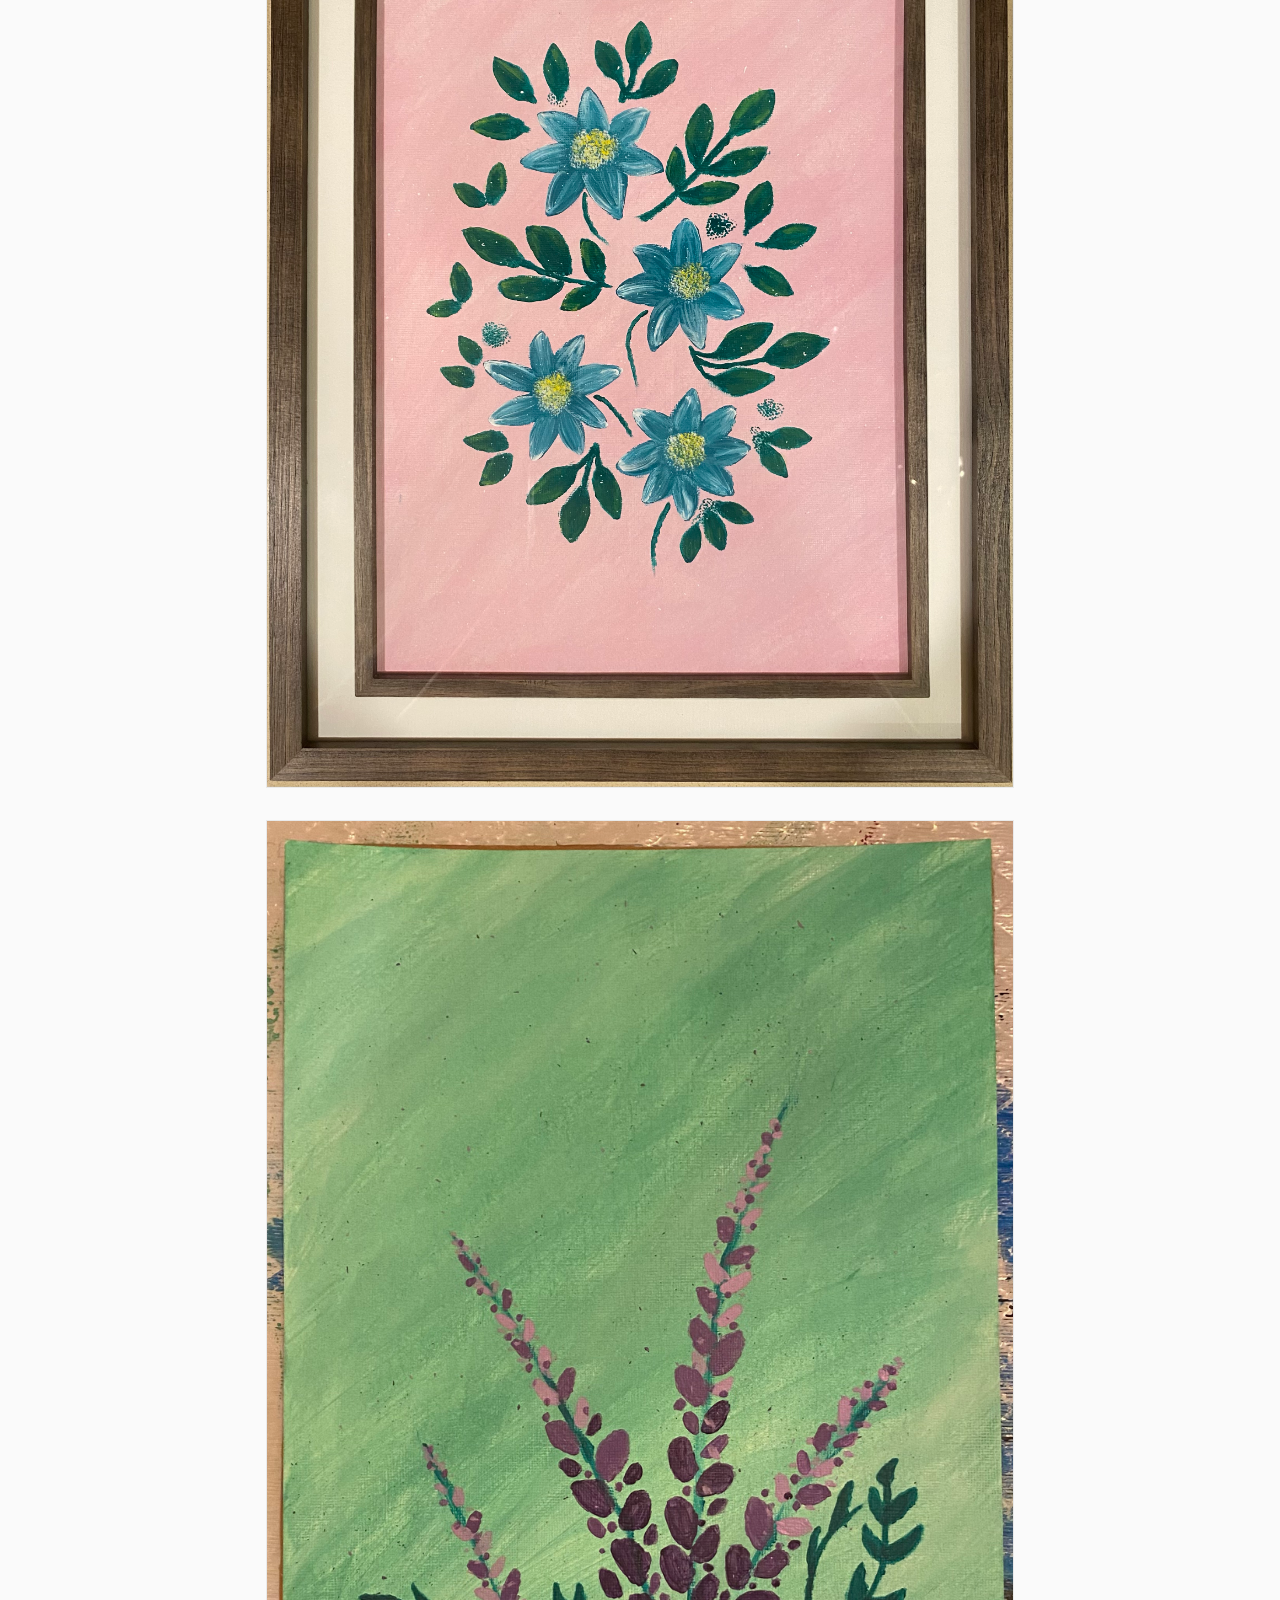
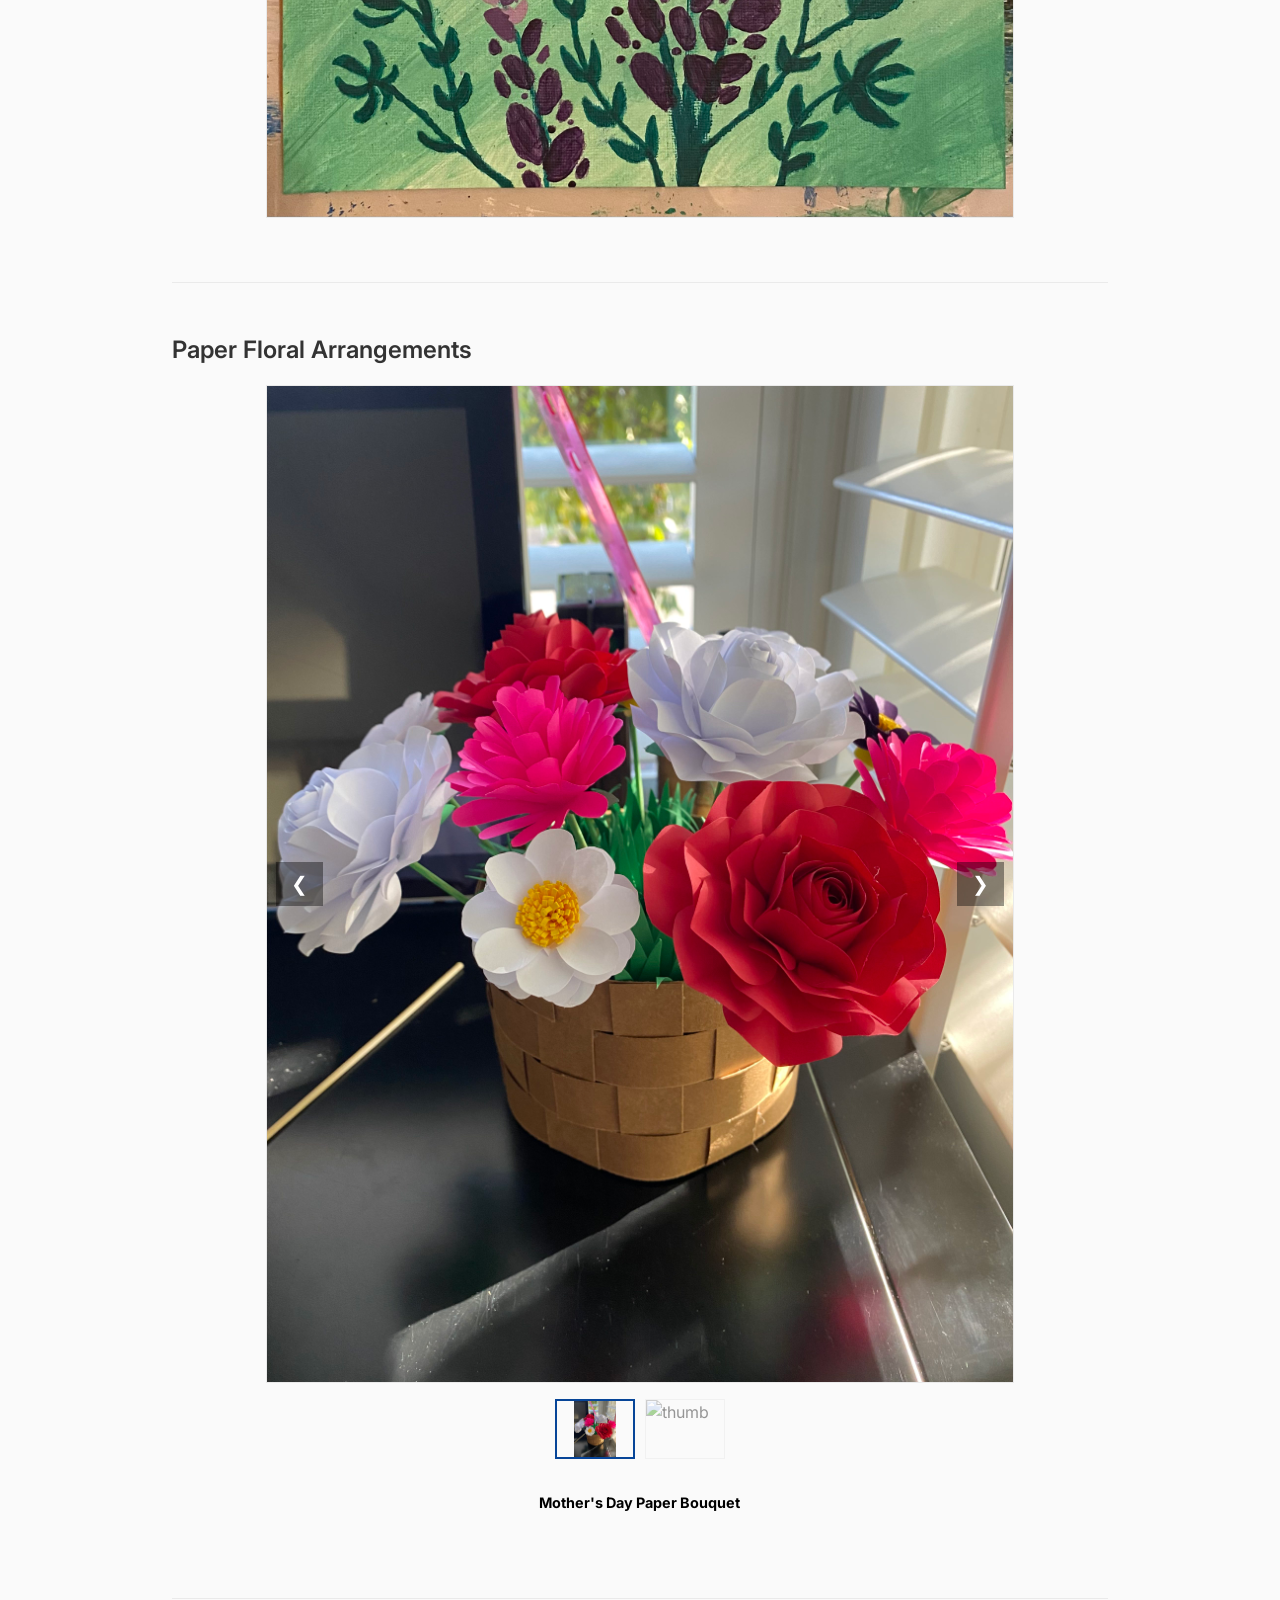
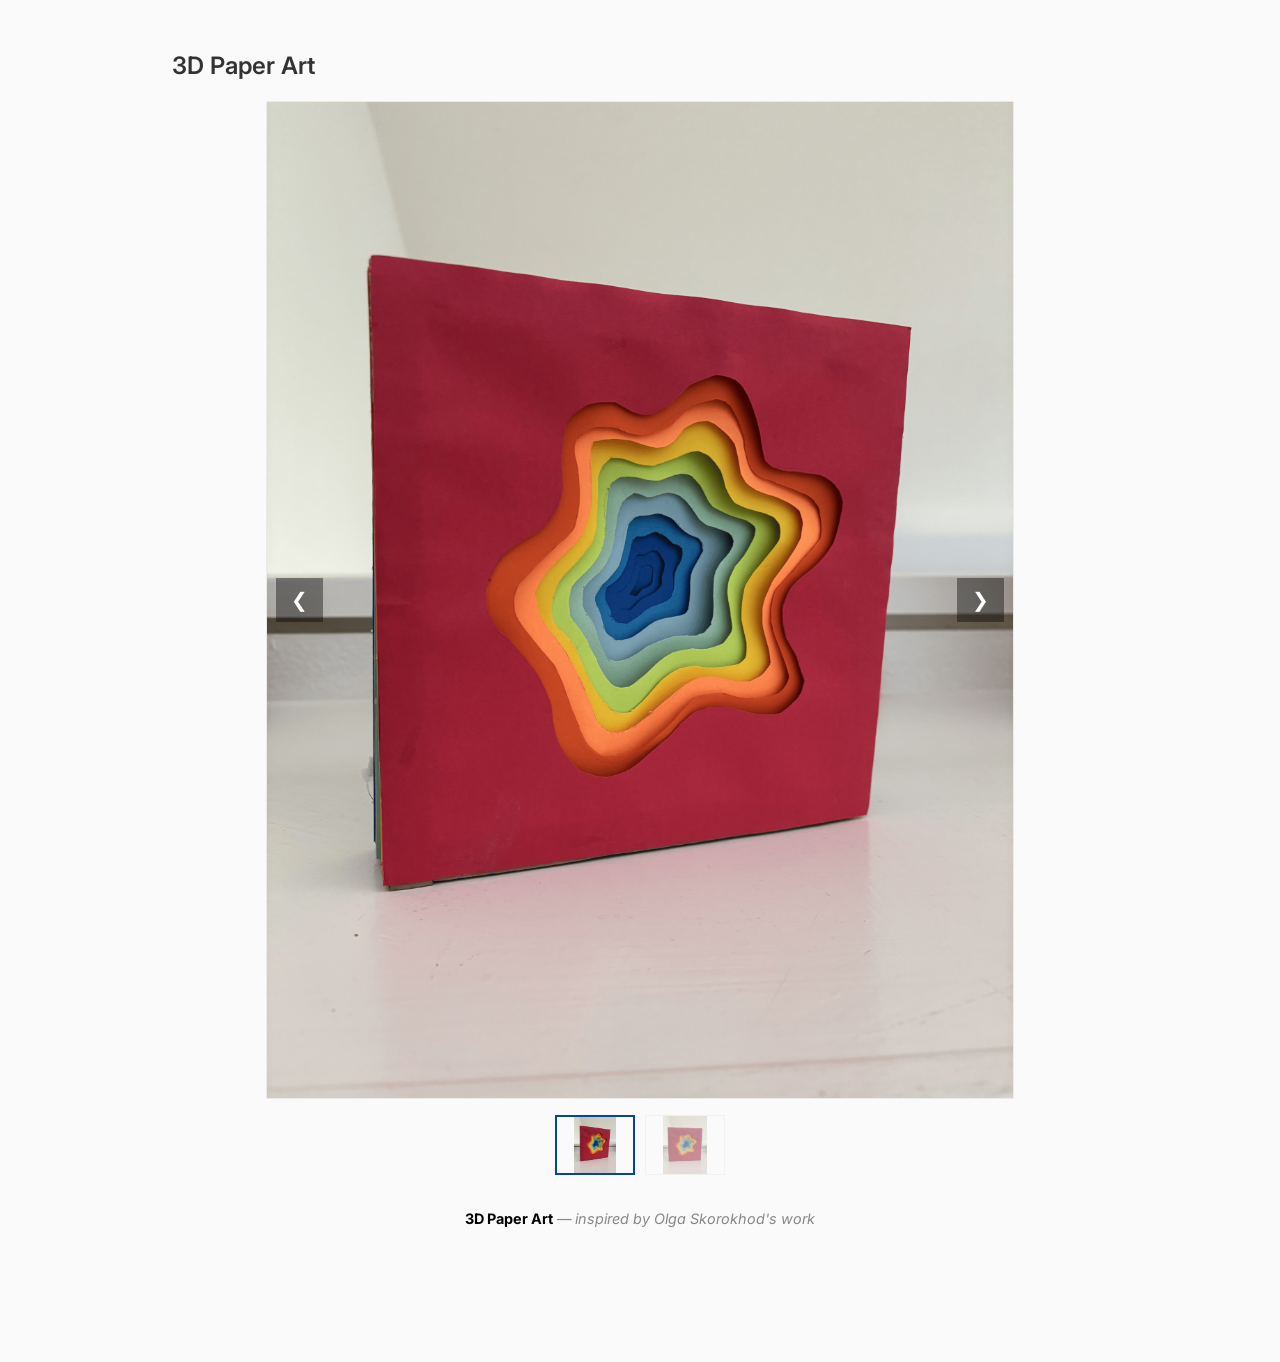
==== commit 14d47507: "updated photos on art page, added resume." ====
--- a/art.html
+++ b/art.html
@@ -46,7 +46,7 @@
       <h3 style="font-size: 1.5rem; font-weight: 600; margin-bottom: 1rem; color: #333;">Stained Glass</h3>
       
       <!-- Stained Glass: Carousel 1 (8 Images) -->
-      <div class="carousel-container" style="max-width: 80%; margin-bottom: 3rem;">
+      <div class="carousel-container" style="max-width: 80%; margin: 0 auto 3rem auto;">
         <div class="carousel-main">
           <button class="carousel-btn prev-btn">❮</button>
           <img src="assets/art/stained-glass-flower.png" class="full-width-img" alt="Stained Glass Flower" style="display: block; margin: 0 auto;">
@@ -57,8 +57,8 @@
           <img src="assets/art/making-stained-glass-flower-6.png" class="thumb" alt="thumb">
           <img src="assets/art/making-stained-glass-flower-3.png" class="thumb" alt="thumb">
           <img src="assets/art/making-stained-glass-flower-5.png" class="thumb" alt="thumb">
+          <img src="assets/art/making-stained-glass-flower-7.png" class="thumb" alt="thumb">
           <img src="assets/art/making-stained-glass-flower-4.png" class="thumb" alt="thumb">
-          <img src="assets/art/making-stained-glass-flower-7.png" class="thumb" alt="thumb">
           <img src="assets/art/making-stained-glass-flower-2.png" class="thumb" alt="thumb">
           <img src="assets/art/making-stained-glass-flower.png" class="thumb" alt="thumb">
         </div>
@@ -69,7 +69,7 @@
       </div>
 
       <!-- Stained Glass: Carousel 2 (5 Images) -->
-      <div class="carousel-container" style="max-width: 80%;">
+      <div class="carousel-container" style="max-width: 80%; margin: 0 auto;">
         <div class="carousel-main">
           <button class="carousel-btn prev-btn">❮</button>
           <img src="assets/art/stained-glass-orchid.png" class="full-width-img" alt="Stained Glass Orchid" style="display: block; margin: 0 auto;">
@@ -96,7 +96,7 @@
       <h3 style="font-size: 1.5rem; font-weight: 600; margin-bottom: 1rem; color: #333;">Quilling</h3>
       
       <!-- Quilling: Carousel 1 -->
-      <div class="carousel-container" style="max-width: 80%; margin-bottom: 2rem;">
+      <div class="carousel-container" style="max-width: 80%; margin: 0 auto 2rem auto;">
         <div class="carousel-main">
           <button class="carousel-btn prev-btn">❮</button>
           <img src="assets/art/quilled-florals.jpg" class="full-width-img" alt="Quilled Florals" style="display: block; margin: 0 auto;">
@@ -113,7 +113,7 @@
       </div>
 
       <!-- Quilling: Carousel 2 -->
-      <div class="carousel-container" style="max-width: 80%; margin-bottom: 2rem;">
+      <div class="carousel-container" style="max-width: 80%; margin: 0 auto 2rem auto;">
         <div class="carousel-main">
           <button class="carousel-btn prev-btn">❮</button>
           <img src="assets/art/quilled-name-card.jpg" class="full-width-img" alt="Quilled Name Card" style="display: block; margin: 0 auto;">
@@ -130,7 +130,7 @@
       </div>
 
       <!-- Quilling: Carousel 3 -->
-      <div class="carousel-container" style="max-width: 80%; margin-bottom: 2rem;">
+      <div class="carousel-container" style="max-width: 80%; margin: 0 auto 2rem auto;">
         <div class="carousel-main">
           <button class="carousel-btn prev-btn">❮</button>
           <img src="assets/art/quilled-cupcake.jpg" class="full-width-img" alt="Quilled Cupcake" style="display: block; margin: 0 auto;">
@@ -147,7 +147,7 @@
       </div>
 
       <!-- Quilling: Carousel 4 -->
-      <div class="carousel-container" style="max-width: 80%; margin-bottom: 2rem;">
+      <div class="carousel-container" style="max-width: 80%; margin: 0 auto 2rem auto;">
         <div class="carousel-main">
           <button class="carousel-btn prev-btn">❮</button>
           <img src="assets/art/quilled-trophy.jpg" class="full-width-img" alt="Quilled Trophy" style="display: block; margin: 0 auto;">
@@ -164,12 +164,16 @@
       </div>
 
       <!-- Quilling: Single Image -->
-      <div style="margin-bottom: 2rem;">
+      <div style="max-width: 80%; margin: 0 auto 2rem auto;">
         <img src="assets/art/quilled-portrait.jpg" class="full-width-img" alt="Quilled Portrait" style="display: block; margin: 0 auto;">
+        <p style="text-align: center; margin-top: 1rem; font-size: 0.9rem;">
+          <strong style="color: #000;">Qilled Portrait Birthday Card</strong> 
+          <span style="color: #888; font-style: italic;">— inspired by Talia Lamb's work</span>
+        </p>
       </div>
 
       <!-- Quilling: Carousel 5 -->
-      <div class="carousel-container" style="max-width: 80%; margin-bottom: 2rem;">
+      <div class="carousel-container" style="max-width: 80%; margin: 0 auto 2rem auto;">
         <div class="carousel-main">
           <button class="carousel-btn prev-btn">❮</button>
           <img src="assets/art/quilled-cup.jpg" class="full-width-img" alt="Quilled Cup" style="display: block; margin: 0 auto;">
@@ -180,30 +184,13 @@
           <img src="assets/art/quilled-cup-2.jpg" class="thumb" alt="thumb">
         </div>
         <p style="text-align: center; margin-top: 1rem; font-size: 0.9rem;">
-          <strong style="color: #000;">Qilled Portrait Birthday Card</strong> 
-          <span style="color: #888; font-style: italic;">— inspired by Talia Lamb's work</span>
-        </p>
-      </div>
-
-      <!-- Quilling: Carousel 6 -->
-      <div class="carousel-container" style="max-width: 80%;">
-        <div class="carousel-main">
-          <button class="carousel-btn prev-btn">❮</button>
-          <img src="assets/art/quilled-cup.jpg" class="full-width-img" alt="Quilled Cup" style="display: block; margin: 0 auto;">
-          <button class="carousel-btn next-btn">❯</button>
-        </div>
-        <div class="carousel-thumbnails">
-          <img src="assets/art/quilled-cup.jpg" class="thumb active-thumb" alt="thumb">
-          <img src="assets/art/quilled-cup-2.jpg" class="thumb" alt="thumb">
-        </div>
-        <p style="text-align: center; margin-top: 1rem; font-size: 0.9rem;">
           <strong style="color: #000;">Quilled Coffee Cup Birthday Card</strong> 
           <span style="color: #888; font-style: italic;">— inspired by quillingcard's work</span>
         </p>
       </div>
 
-      <!-- Quilling: Carousel 7 -->
-      <div class="carousel-container" style="max-width: 80%;">
+      <!-- Quilling: Carousel 6 -->
+      <div class="carousel-container" style="max-width: 80%; margin: 0 auto;">
         <div class="carousel-main">
           <button class="carousel-btn prev-btn">❮</button>
           <img src="assets/art/quilled-tree.jpg" class="full-width-img" alt="Quilled Tree" style="display: block; margin: 0 auto;">
@@ -226,10 +213,10 @@
     <section>
       <h3 style="font-size: 1.5rem; font-weight: 600; margin-bottom: 1rem; color: #333;">Painting</h3>
       
-      <div style="display: flex; flex-direction: column; gap: 2rem;">
-        <img src="assets/art/painted-cherry-blossoms.png" class="full-width-img" alt="Painted Cherry Blossoms" style="display: block; margin: 0 auto;">
-        <img src="assets/art/painted-flowers-2.png" class="full-width-img" alt="Painted Flowers" style="display: block; margin: 0 auto;">
-        <img src="assets/art/painted-lavender.png" class="full-width-img" alt="Painted Lavender" style="display: block; margin: 0 auto;">
+      <div style="display: flex; flex-direction: column; gap: 2rem; align-items: center;">
+        <img src="assets/art/painted-cherry-blossoms.png" class="full-width-img" alt="Painted Cherry Blossoms" style="max-width: 80%; display: block; margin: 0 auto;">
+        <img src="assets/art/painted-flowers-2.png" class="full-width-img" alt="Painted Flowers" style="max-width: 80%; display: block; margin: 0 auto;">
+        <img src="assets/art/painted-lavender.png" class="full-width-img" alt="Painted Lavender" style="max-width: 80%; display: block; margin: 0 auto;">
       </div>
     </section>
 
@@ -239,7 +226,7 @@
     <section>
       <h3 style="font-size: 1.5rem; font-weight: 600; margin-bottom: 1rem; color: #333;">Paper Floral Arrangements</h3>
       
-      <div class="carousel-container" style="max-width: 80%;">
+      <div class="carousel-container" style="max-width: 80%; margin: 0 auto;">
         <div class="carousel-main">
           <button class="carousel-btn prev-btn">❮</button>
           <img src="assets/art/paper-bouquet.jpg" class="full-width-img" alt="Paper Bouquet" style="display: block; margin: 0 auto;">
@@ -262,7 +249,7 @@
     <section>
       <h3 style="font-size: 1.5rem; font-weight: 600; margin-bottom: 1rem; color: #333;">3D Paper Art</h3>
       
-      <div class="carousel-container" style="max-width: 80%;">
+      <div class="carousel-container" style="max-width: 80%; margin: 0 auto;">
         <div class="carousel-main">
           <button class="carousel-btn prev-btn">❮</button>
           <img src="assets/art/3D-paper-art.png" class="full-width-img" alt="3D Paper Art" style="display: block; margin: 0 auto;">
--- a/style.css
+++ b/style.css
@@ -433,12 +433,12 @@
 
 .social-icon {
   display: inline-block;
-  color: #333;
+  color: #eaeaea;
   transition: transform 0.2s ease, color 0.2s ease;
 }
 
 .social-icon:hover {
-  color: #000; 
+  color: #cccccc; 
   transform: translateY(-3px); 
 }
 
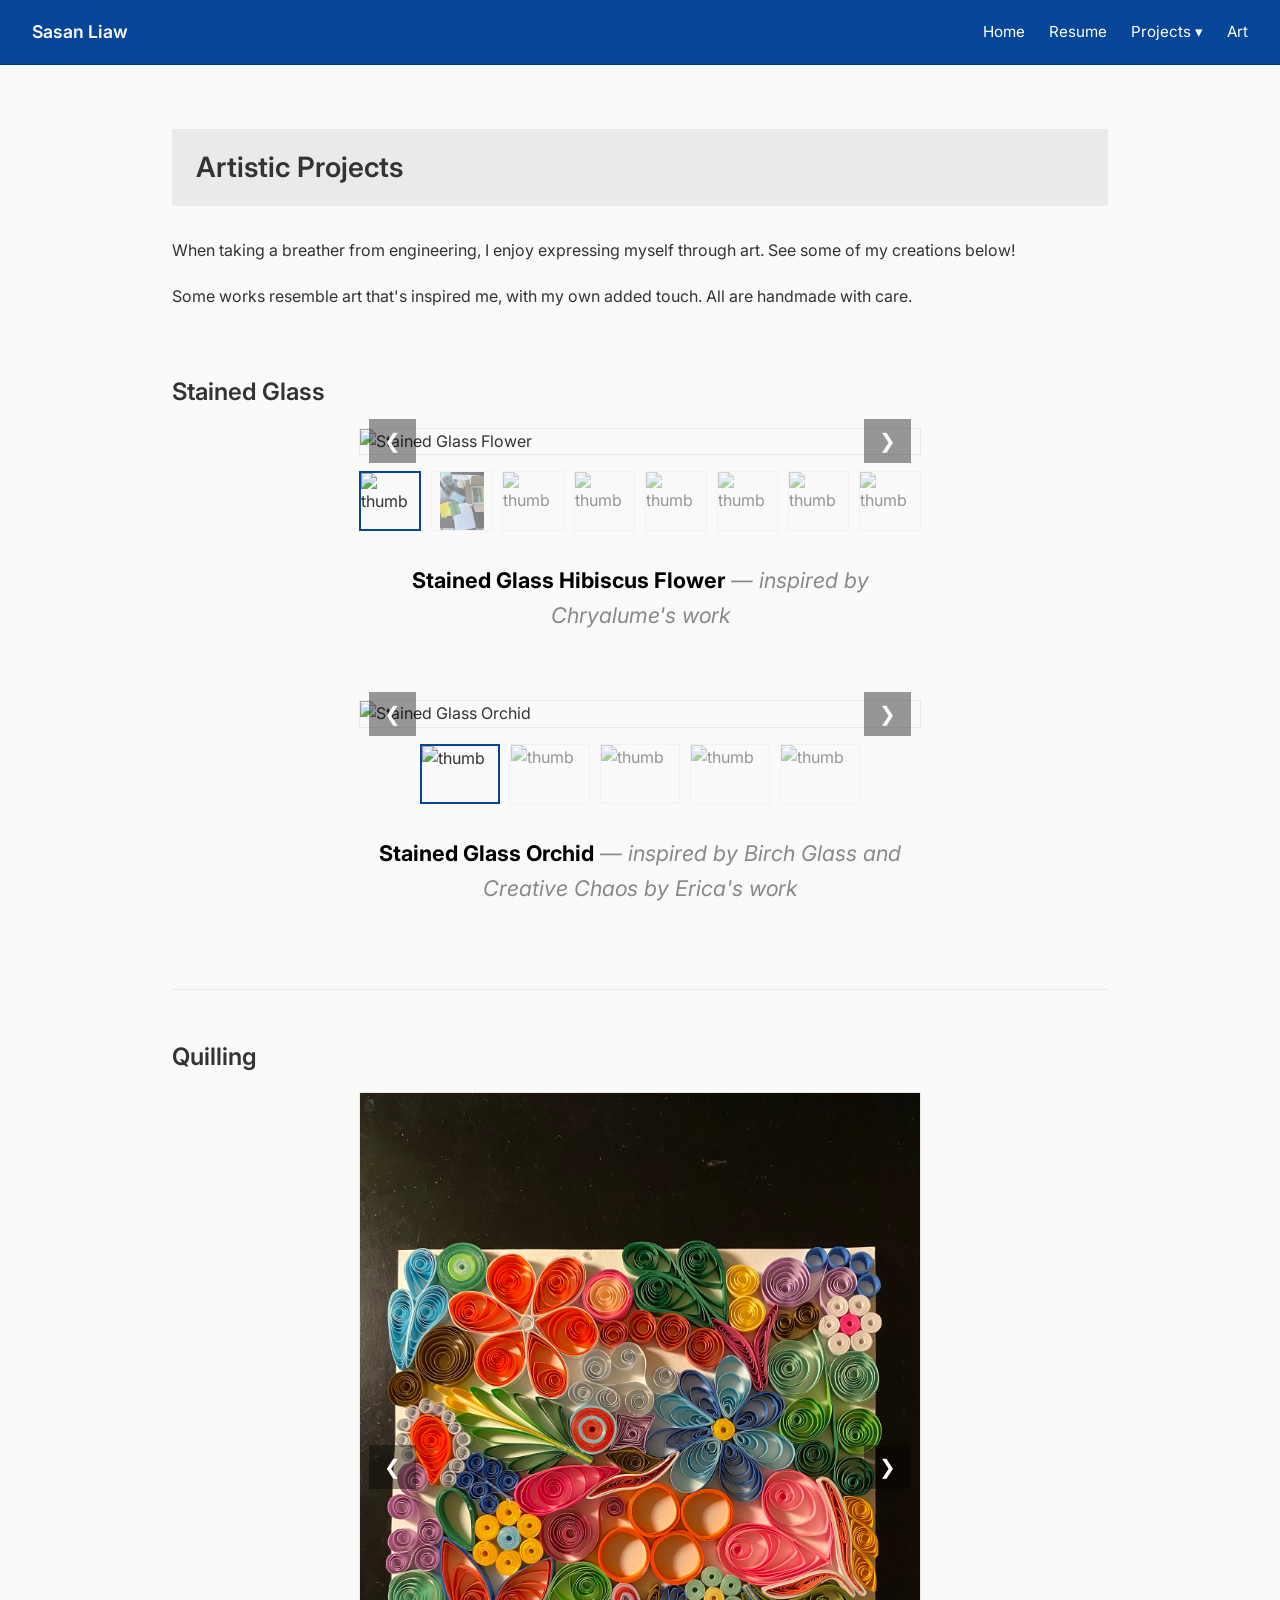
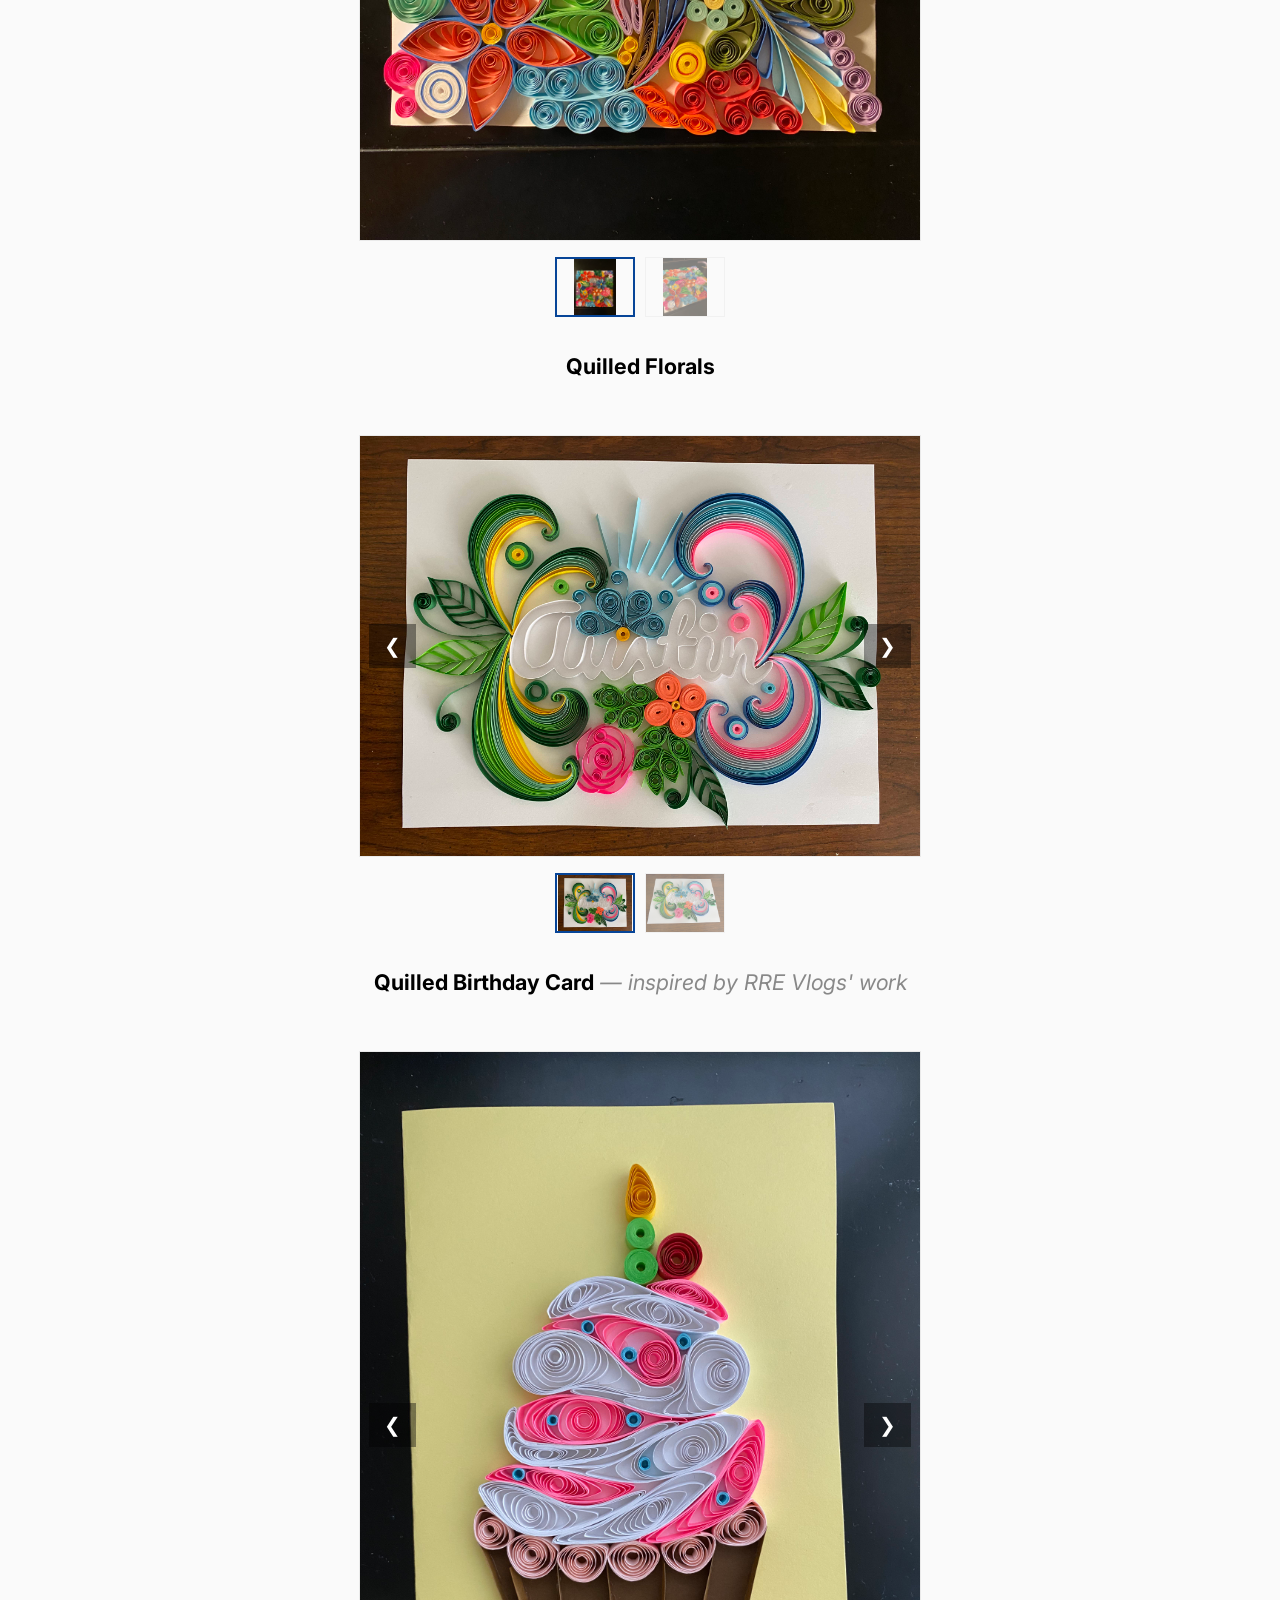
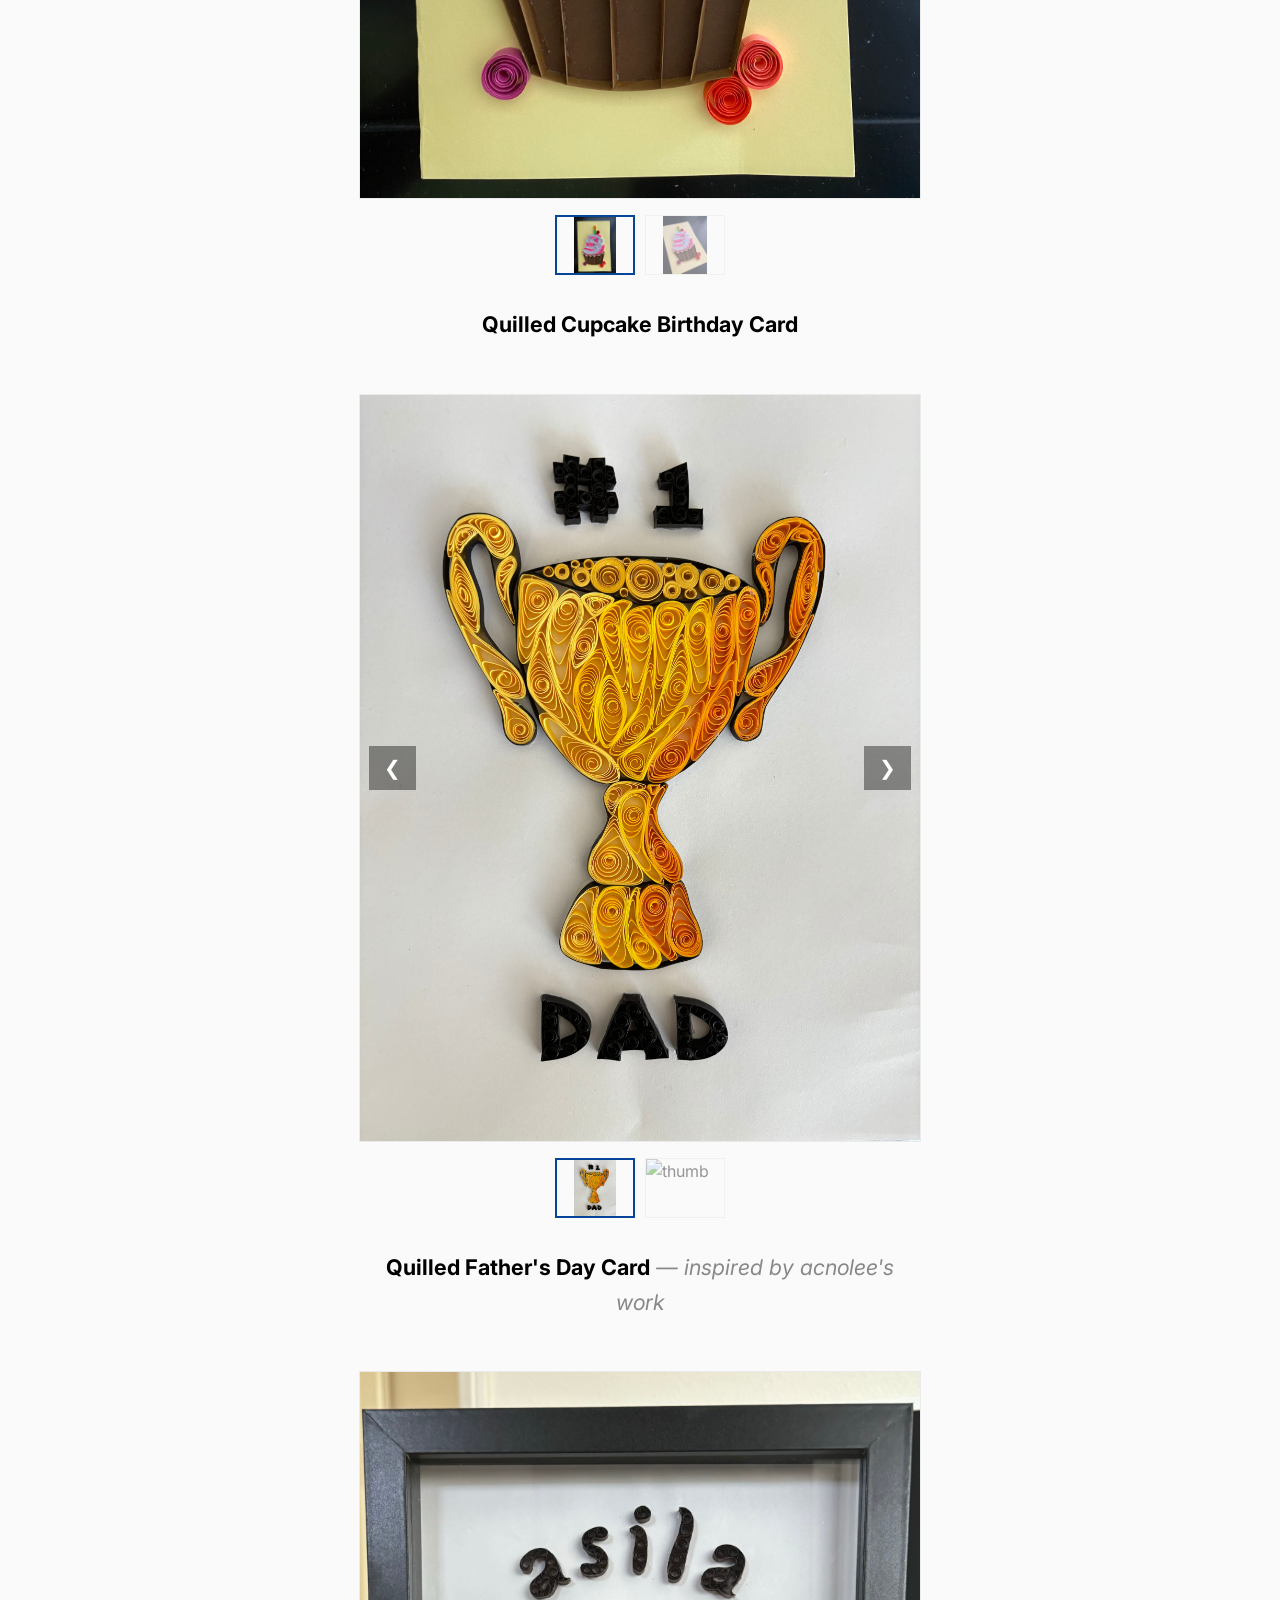
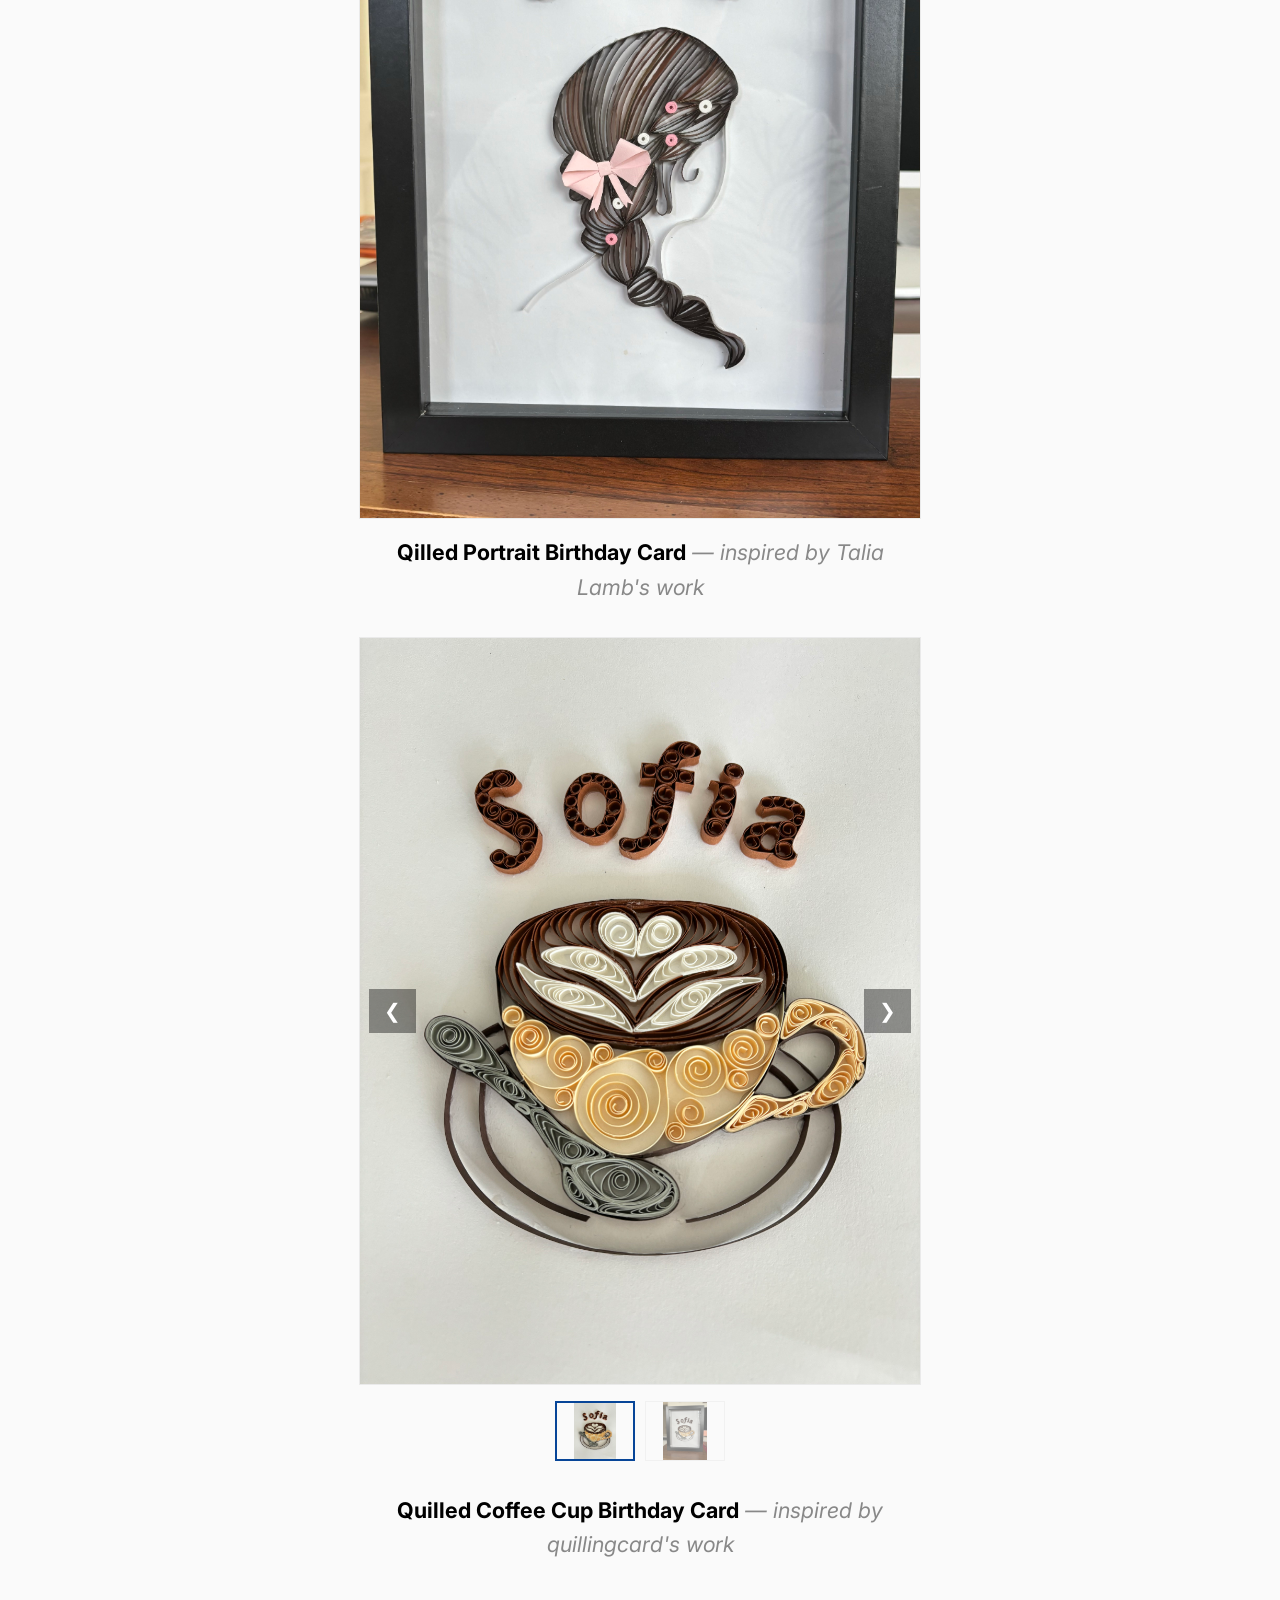
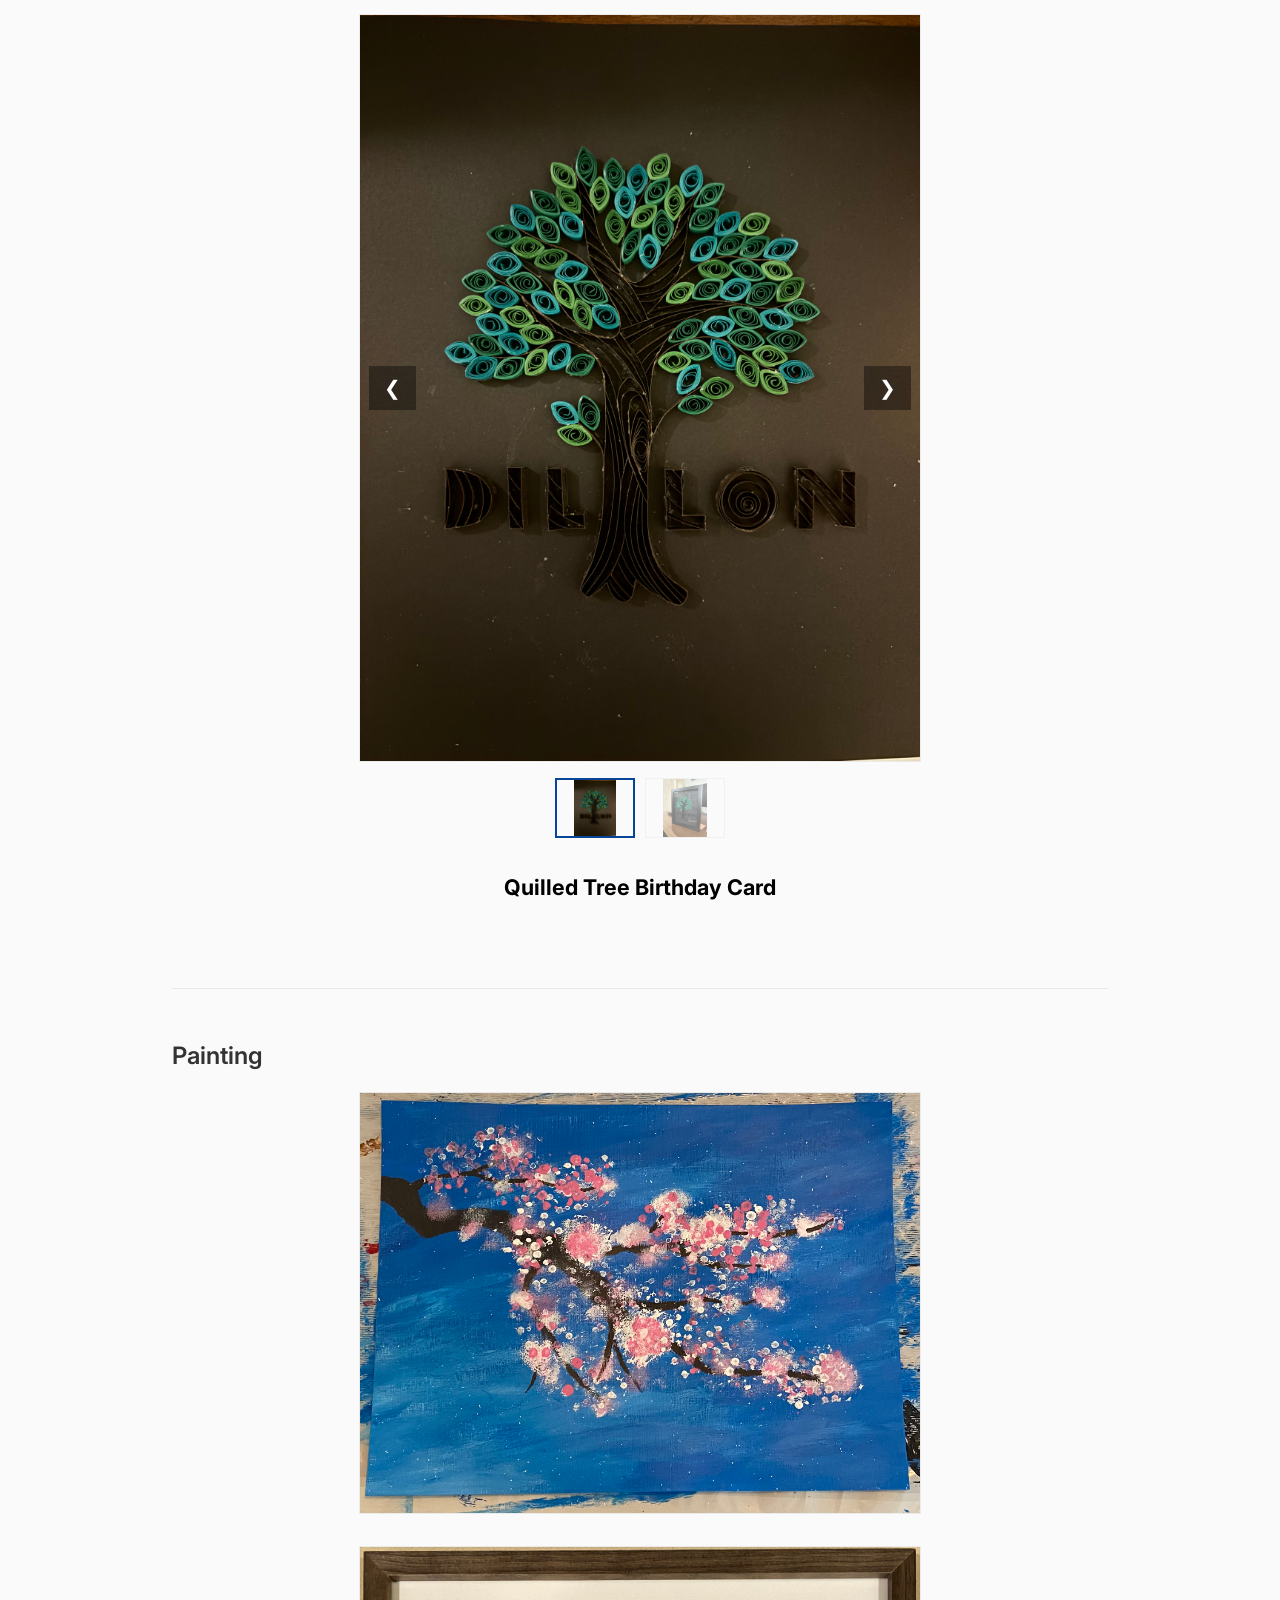
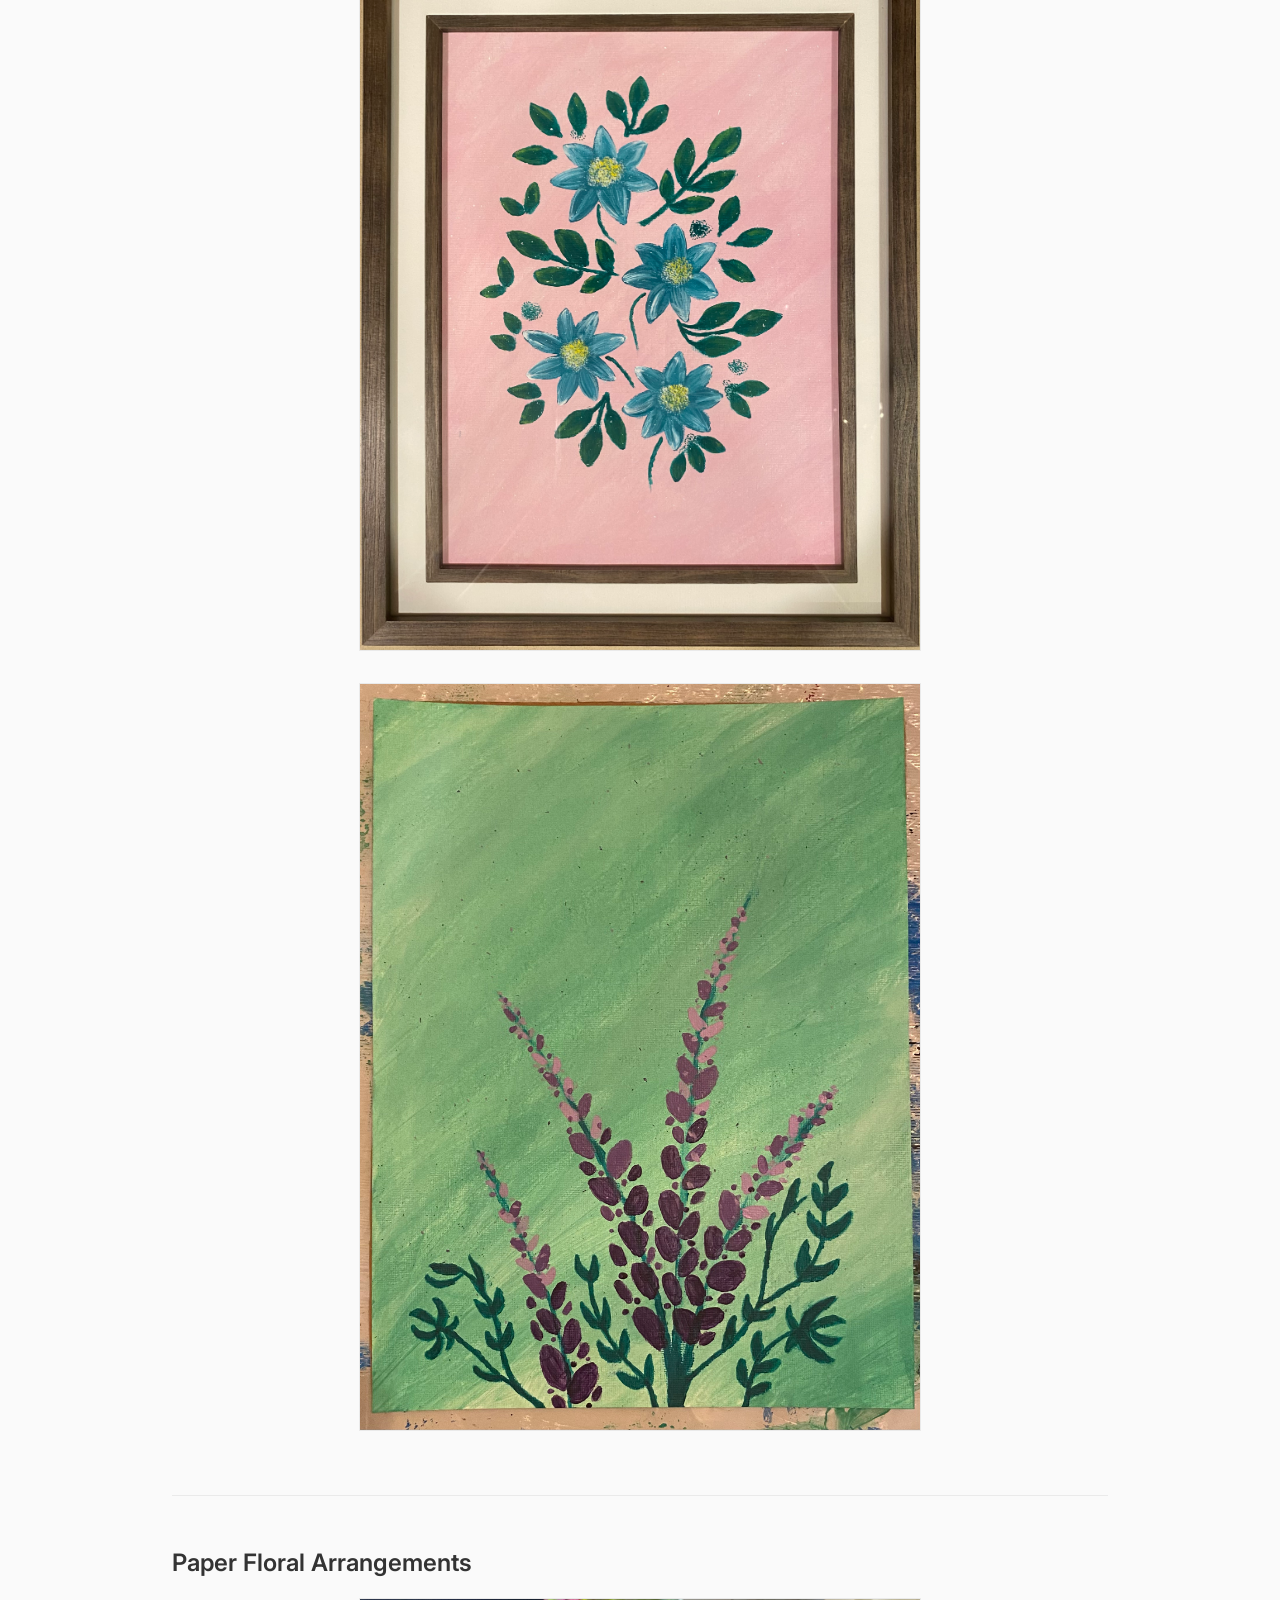
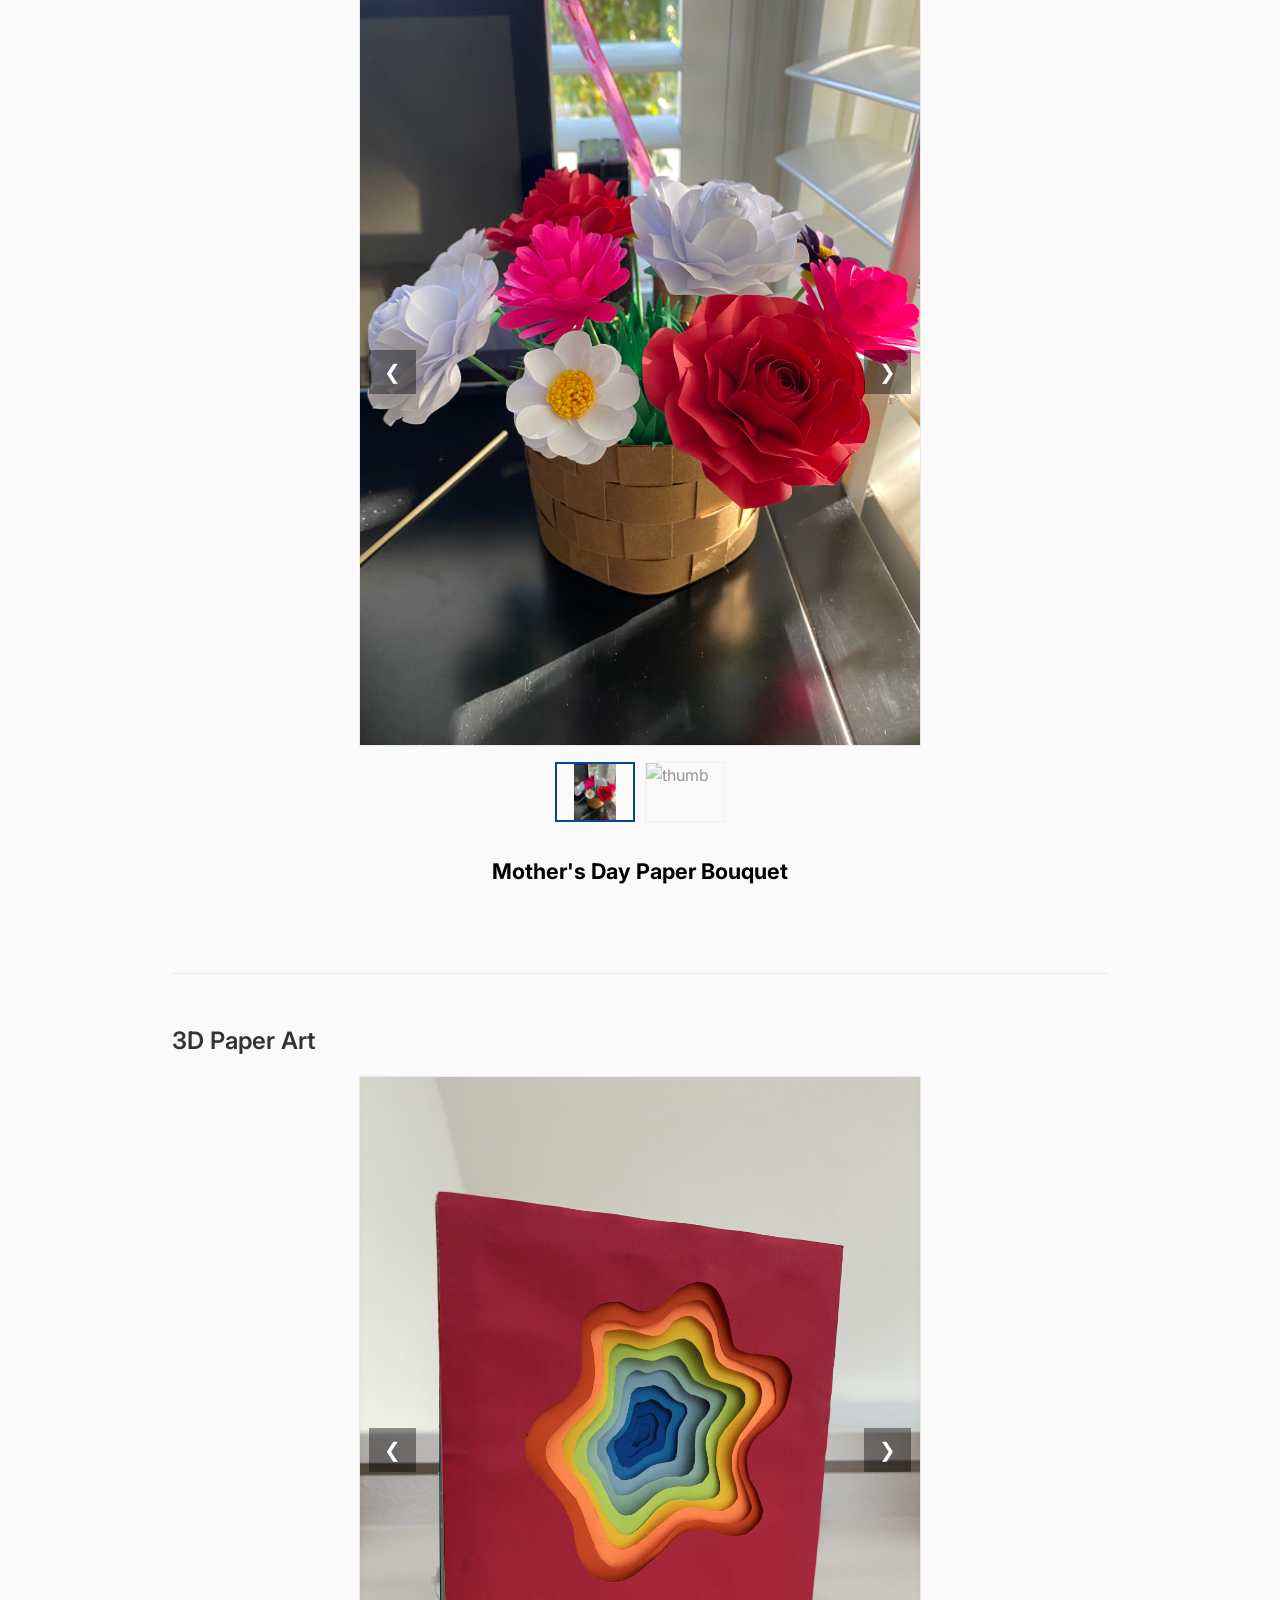
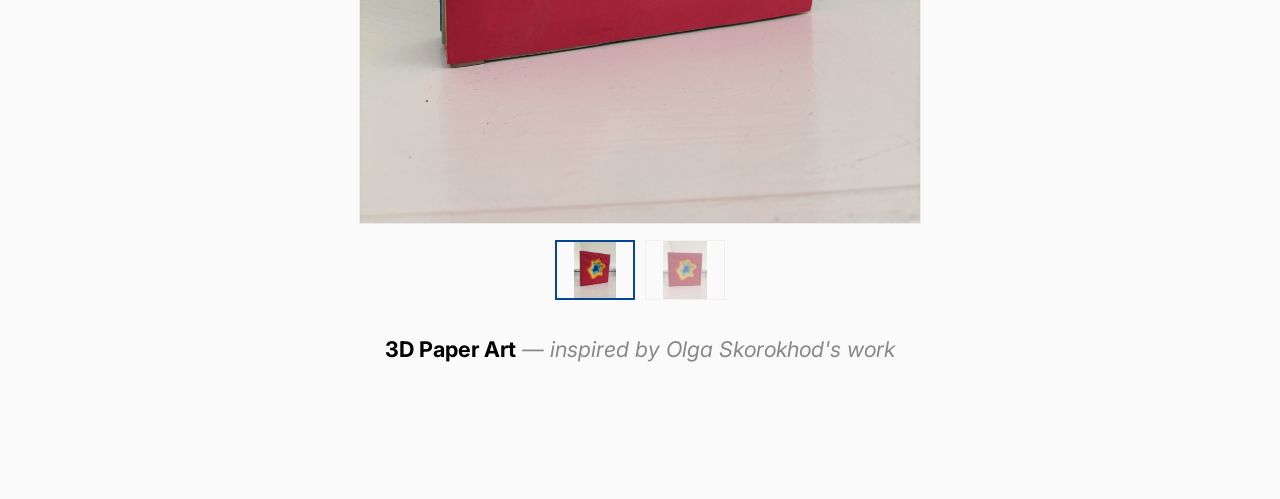
==== commit dd157174: "updated art photo sizing, and resume page formatting" ====
--- a/art.html
+++ b/art.html
@@ -46,7 +46,7 @@
       <h3 style="font-size: 1.5rem; font-weight: 600; margin-bottom: 1rem; color: #333;">Stained Glass</h3>
       
       <!-- Stained Glass: Carousel 1 (8 Images) -->
-      <div class="carousel-container" style="max-width: 80%; margin: 0 auto 3rem auto;">
+      <div class="carousel-container" style="max-width: 60%; margin: 0 auto 3rem auto;">
         <div class="carousel-main">
           <button class="carousel-btn prev-btn">❮</button>
           <img src="assets/art/stained-glass-flower.png" class="full-width-img" alt="Stained Glass Flower" style="display: block; margin: 0 auto;">
@@ -62,14 +62,14 @@
           <img src="assets/art/making-stained-glass-flower-2.png" class="thumb" alt="thumb">
           <img src="assets/art/making-stained-glass-flower.png" class="thumb" alt="thumb">
         </div>
-        <p style="text-align: center; margin-top: 1rem; font-size: 0.9rem;">
+        <p style="text-align: center; margin-top: 1rem; font-size: 1.35rem;">
           <strong style="color: #000;">Stained Glass Hibiscus Flower</strong> 
           <span style="color: #888; font-style: italic;">— inspired by Chryalume's work</span>
         </p>
       </div>
 
       <!-- Stained Glass: Carousel 2 (5 Images) -->
-      <div class="carousel-container" style="max-width: 80%; margin: 0 auto;">
+      <div class="carousel-container" style="max-width: 60%; margin: 0 auto;">
         <div class="carousel-main">
           <button class="carousel-btn prev-btn">❮</button>
           <img src="assets/art/stained-glass-orchid.png" class="full-width-img" alt="Stained Glass Orchid" style="display: block; margin: 0 auto;">
@@ -82,7 +82,7 @@
           <img src="assets/art/making-stained-glass-orchid.png" class="thumb" alt="thumb">
           <img src="assets/art/making-stained-glass-orchid-3.png" class="thumb" alt="thumb">
         </div>
-        <p style="text-align: center; margin-top: 1rem; font-size: 0.9rem;">
+        <p style="text-align: center; margin-top: 1rem; font-size: 1.35rem;">
           <strong style="color: #000;">Stained Glass Orchid</strong> 
           <span style="color: #888; font-style: italic;">— inspired by Birch Glass and Creative Chaos by Erica's work</span>
         </p>
@@ -96,7 +96,7 @@
       <h3 style="font-size: 1.5rem; font-weight: 600; margin-bottom: 1rem; color: #333;">Quilling</h3>
       
       <!-- Quilling: Carousel 1 -->
-      <div class="carousel-container" style="max-width: 80%; margin: 0 auto 2rem auto;">
+      <div class="carousel-container" style="max-width: 60%; margin: 0 auto 2rem auto;">
         <div class="carousel-main">
           <button class="carousel-btn prev-btn">❮</button>
           <img src="assets/art/quilled-florals.jpg" class="full-width-img" alt="Quilled Florals" style="display: block; margin: 0 auto;">
@@ -106,14 +106,14 @@
           <img src="assets/art/quilled-florals.jpg" class="thumb active-thumb" alt="thumb">
           <img src="assets/art/quilled-florals-2.jpg" class="thumb" alt="thumb">
         </div>
-        <p style="text-align: center; margin-top: 1rem; font-size: 0.9rem;">
+        <p style="text-align: center; margin-top: 1rem; font-size: 1.35rem;">
           <strong style="color: #000;">Quilled Florals</strong> 
           <!-- <span style="color: #888; font-style: italic;">— inspired by 's work</span> -->
         </p>
       </div>
 
       <!-- Quilling: Carousel 2 -->
-      <div class="carousel-container" style="max-width: 80%; margin: 0 auto 2rem auto;">
+      <div class="carousel-container" style="max-width: 60%; margin: 0 auto 2rem auto;">
         <div class="carousel-main">
           <button class="carousel-btn prev-btn">❮</button>
           <img src="assets/art/quilled-name-card.jpg" class="full-width-img" alt="Quilled Name Card" style="display: block; margin: 0 auto;">
@@ -123,14 +123,14 @@
           <img src="assets/art/quilled-name-card.jpg" class="thumb active-thumb" alt="thumb">
           <img src="assets/art/quilled-name-card-2.jpg" class="thumb" alt="thumb">
         </div>
-        <p style="text-align: center; margin-top: 1rem; font-size: 0.9rem;">
+        <p style="text-align: center; margin-top: 1rem; font-size: 1.35rem;">
           <strong style="color: #000;">Quilled Birthday Card</strong> 
           <span style="color: #888; font-style: italic;">— inspired by RRE Vlogs' work</span>
         </p>
       </div>
 
       <!-- Quilling: Carousel 3 -->
-      <div class="carousel-container" style="max-width: 80%; margin: 0 auto 2rem auto;">
+      <div class="carousel-container" style="max-width: 60%; margin: 0 auto 2rem auto;">
         <div class="carousel-main">
           <button class="carousel-btn prev-btn">❮</button>
           <img src="assets/art/quilled-cupcake.jpg" class="full-width-img" alt="Quilled Cupcake" style="display: block; margin: 0 auto;">
@@ -140,14 +140,14 @@
           <img src="assets/art/quilled-cupcake.jpg" class="thumb active-thumb" alt="thumb">
           <img src="assets/art/quilled-cupcake-2.jpg" class="thumb" alt="thumb">
         </div>
-        <p style="text-align: center; margin-top: 1rem; font-size: 0.9rem;">
+        <p style="text-align: center; margin-top: 1rem; font-size: 1.35rem;">
           <strong style="color: #000;">Quilled Cupcake Birthday Card</strong> 
           <!-- <span style="color: #888; font-style: italic;">— inspired by [Artist Name]'s work</span> -->
         </p>
       </div>
 
       <!-- Quilling: Carousel 4 -->
-      <div class="carousel-container" style="max-width: 80%; margin: 0 auto 2rem auto;">
+      <div class="carousel-container" style="max-width: 60%; margin: 0 auto 2rem auto;">
         <div class="carousel-main">
           <button class="carousel-btn prev-btn">❮</button>
           <img src="assets/art/quilled-trophy.jpg" class="full-width-img" alt="Quilled Trophy" style="display: block; margin: 0 auto;">
@@ -157,23 +157,23 @@
           <img src="assets/art/quilled-trophy.jpg" class="thumb active-thumb" alt="thumb">
           <img src="assets/art/quilled-trophy-2.png" class="thumb" alt="thumb">
         </div>
-        <p style="text-align: center; margin-top: 1rem; font-size: 0.9rem;">
+        <p style="text-align: center; margin-top: 1rem; font-size: 1.35rem;">
           <strong style="color: #000;">Quilled Father's Day Card</strong> 
           <span style="color: #888; font-style: italic;">— inspired by acnolee's work</span>
         </p>
       </div>
 
       <!-- Quilling: Single Image -->
-      <div style="max-width: 80%; margin: 0 auto 2rem auto;">
+      <div style="max-width: 60%; margin: 0 auto 2rem auto;">
         <img src="assets/art/quilled-portrait.jpg" class="full-width-img" alt="Quilled Portrait" style="display: block; margin: 0 auto;">
-        <p style="text-align: center; margin-top: 1rem; font-size: 0.9rem;">
+        <p style="text-align: center; margin-top: 1rem; font-size: 1.35rem;">
           <strong style="color: #000;">Qilled Portrait Birthday Card</strong> 
           <span style="color: #888; font-style: italic;">— inspired by Talia Lamb's work</span>
         </p>
       </div>
 
       <!-- Quilling: Carousel 5 -->
-      <div class="carousel-container" style="max-width: 80%; margin: 0 auto 2rem auto;">
+      <div class="carousel-container" style="max-width: 60%; margin: 0 auto 2rem auto;">
         <div class="carousel-main">
           <button class="carousel-btn prev-btn">❮</button>
           <img src="assets/art/quilled-cup.jpg" class="full-width-img" alt="Quilled Cup" style="display: block; margin: 0 auto;">
@@ -183,14 +183,14 @@
           <img src="assets/art/quilled-cup.jpg" class="thumb active-thumb" alt="thumb">
           <img src="assets/art/quilled-cup-2.jpg" class="thumb" alt="thumb">
         </div>
-        <p style="text-align: center; margin-top: 1rem; font-size: 0.9rem;">
+        <p style="text-align: center; margin-top: 1rem; font-size: 1.35rem;">
           <strong style="color: #000;">Quilled Coffee Cup Birthday Card</strong> 
           <span style="color: #888; font-style: italic;">— inspired by quillingcard's work</span>
         </p>
       </div>
 
       <!-- Quilling: Carousel 6 -->
-      <div class="carousel-container" style="max-width: 80%; margin: 0 auto;">
+      <div class="carousel-container" style="max-width: 60%; margin: 0 auto;">
         <div class="carousel-main">
           <button class="carousel-btn prev-btn">❮</button>
           <img src="assets/art/quilled-tree.jpg" class="full-width-img" alt="Quilled Tree" style="display: block; margin: 0 auto;">
@@ -200,7 +200,7 @@
           <img src="assets/art/quilled-tree.jpg" class="thumb active-thumb" alt="thumb">
           <img src="assets/art/quilled-tree-2.jpg" class="thumb" alt="thumb">
         </div>
-        <p style="text-align: center; margin-top: 1rem; font-size: 0.9rem;">
+        <p style="text-align: center; margin-top: 1rem; font-size: 1.35rem;">
           <strong style="color: #000;">Quilled Tree Birthday Card</strong> 
           <!-- <span style="color: #888; font-style: italic;">— inspired by [Artist Name]'s work</span> -->
         </p>
@@ -214,9 +214,9 @@
       <h3 style="font-size: 1.5rem; font-weight: 600; margin-bottom: 1rem; color: #333;">Painting</h3>
       
       <div style="display: flex; flex-direction: column; gap: 2rem; align-items: center;">
-        <img src="assets/art/painted-cherry-blossoms.png" class="full-width-img" alt="Painted Cherry Blossoms" style="max-width: 80%; display: block; margin: 0 auto;">
-        <img src="assets/art/painted-flowers-2.png" class="full-width-img" alt="Painted Flowers" style="max-width: 80%; display: block; margin: 0 auto;">
-        <img src="assets/art/painted-lavender.png" class="full-width-img" alt="Painted Lavender" style="max-width: 80%; display: block; margin: 0 auto;">
+        <img src="assets/art/painted-cherry-blossoms.png" class="full-width-img" alt="Painted Cherry Blossoms" style="max-width: 60%; display: block; margin: 0 auto;">
+        <img src="assets/art/painted-flowers-2.png" class="full-width-img" alt="Painted Flowers" style="max-width: 60%; display: block; margin: 0 auto;">
+        <img src="assets/art/painted-lavender.png" class="full-width-img" alt="Painted Lavender" style="max-width: 60%; display: block; margin: 0 auto;">
       </div>
     </section>
 
@@ -226,7 +226,7 @@
     <section>
       <h3 style="font-size: 1.5rem; font-weight: 600; margin-bottom: 1rem; color: #333;">Paper Floral Arrangements</h3>
       
-      <div class="carousel-container" style="max-width: 80%; margin: 0 auto;">
+      <div class="carousel-container" style="max-width: 60%; margin: 0 auto;">
         <div class="carousel-main">
           <button class="carousel-btn prev-btn">❮</button>
           <img src="assets/art/paper-bouquet.jpg" class="full-width-img" alt="Paper Bouquet" style="display: block; margin: 0 auto;">
@@ -236,7 +236,7 @@
           <img src="assets/art/paper-bouquet.jpg" class="thumb active-thumb" alt="thumb">
           <img src="assets/art/paper-bouquet-2.png" class="thumb" alt="thumb">
         </div>
-        <p style="text-align: center; margin-top: 1rem; font-size: 0.9rem;">
+        <p style="text-align: center; margin-top: 1rem; font-size: 1.35rem;">
           <strong style="color: #000;">Mother's Day Paper Bouquet</strong> 
           <!-- <span style="color: #888; font-style: italic;">— inspired by [Artist Name]'s work</span> -->
         </p>
@@ -249,7 +249,7 @@
     <section>
       <h3 style="font-size: 1.5rem; font-weight: 600; margin-bottom: 1rem; color: #333;">3D Paper Art</h3>
       
-      <div class="carousel-container" style="max-width: 80%; margin: 0 auto;">
+      <div class="carousel-container" style="max-width: 60%; margin: 0 auto;">
         <div class="carousel-main">
           <button class="carousel-btn prev-btn">❮</button>
           <img src="assets/art/3D-paper-art.png" class="full-width-img" alt="3D Paper Art" style="display: block; margin: 0 auto;">
@@ -259,7 +259,7 @@
           <img src="assets/art/3D-paper-art.png" class="thumb active-thumb" alt="thumb">
           <img src="assets/art/3D-paper-art(1).png" class="thumb" alt="thumb">
         </div>
-        <p style="text-align: center; margin-top: 1rem; font-size: 0.9rem;">
+        <p style="text-align: center; margin-top: 1rem; font-size: 1.35rem;">
           <strong style="color: #000;">3D Paper Art</strong> 
           <span style="color: #888; font-style: italic;">— inspired by Olga Skorokhod's work</span>
         </p>
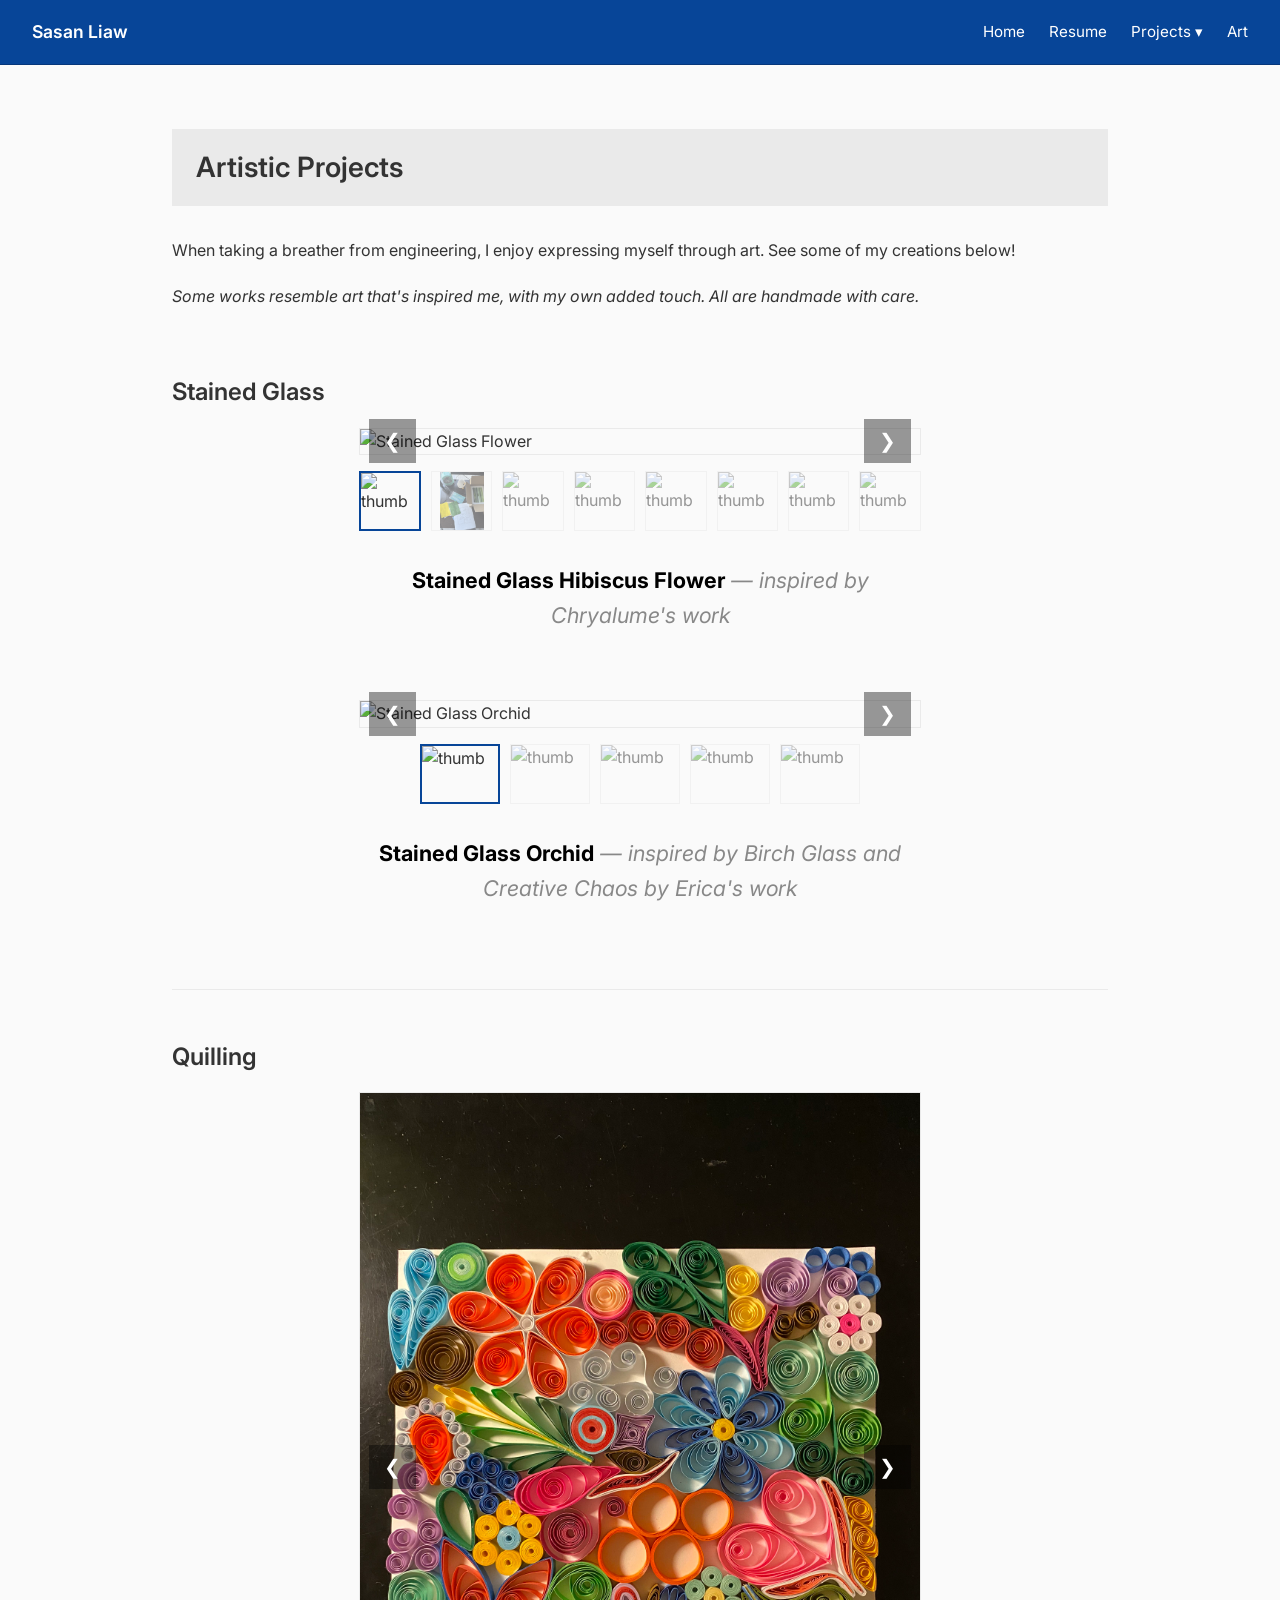
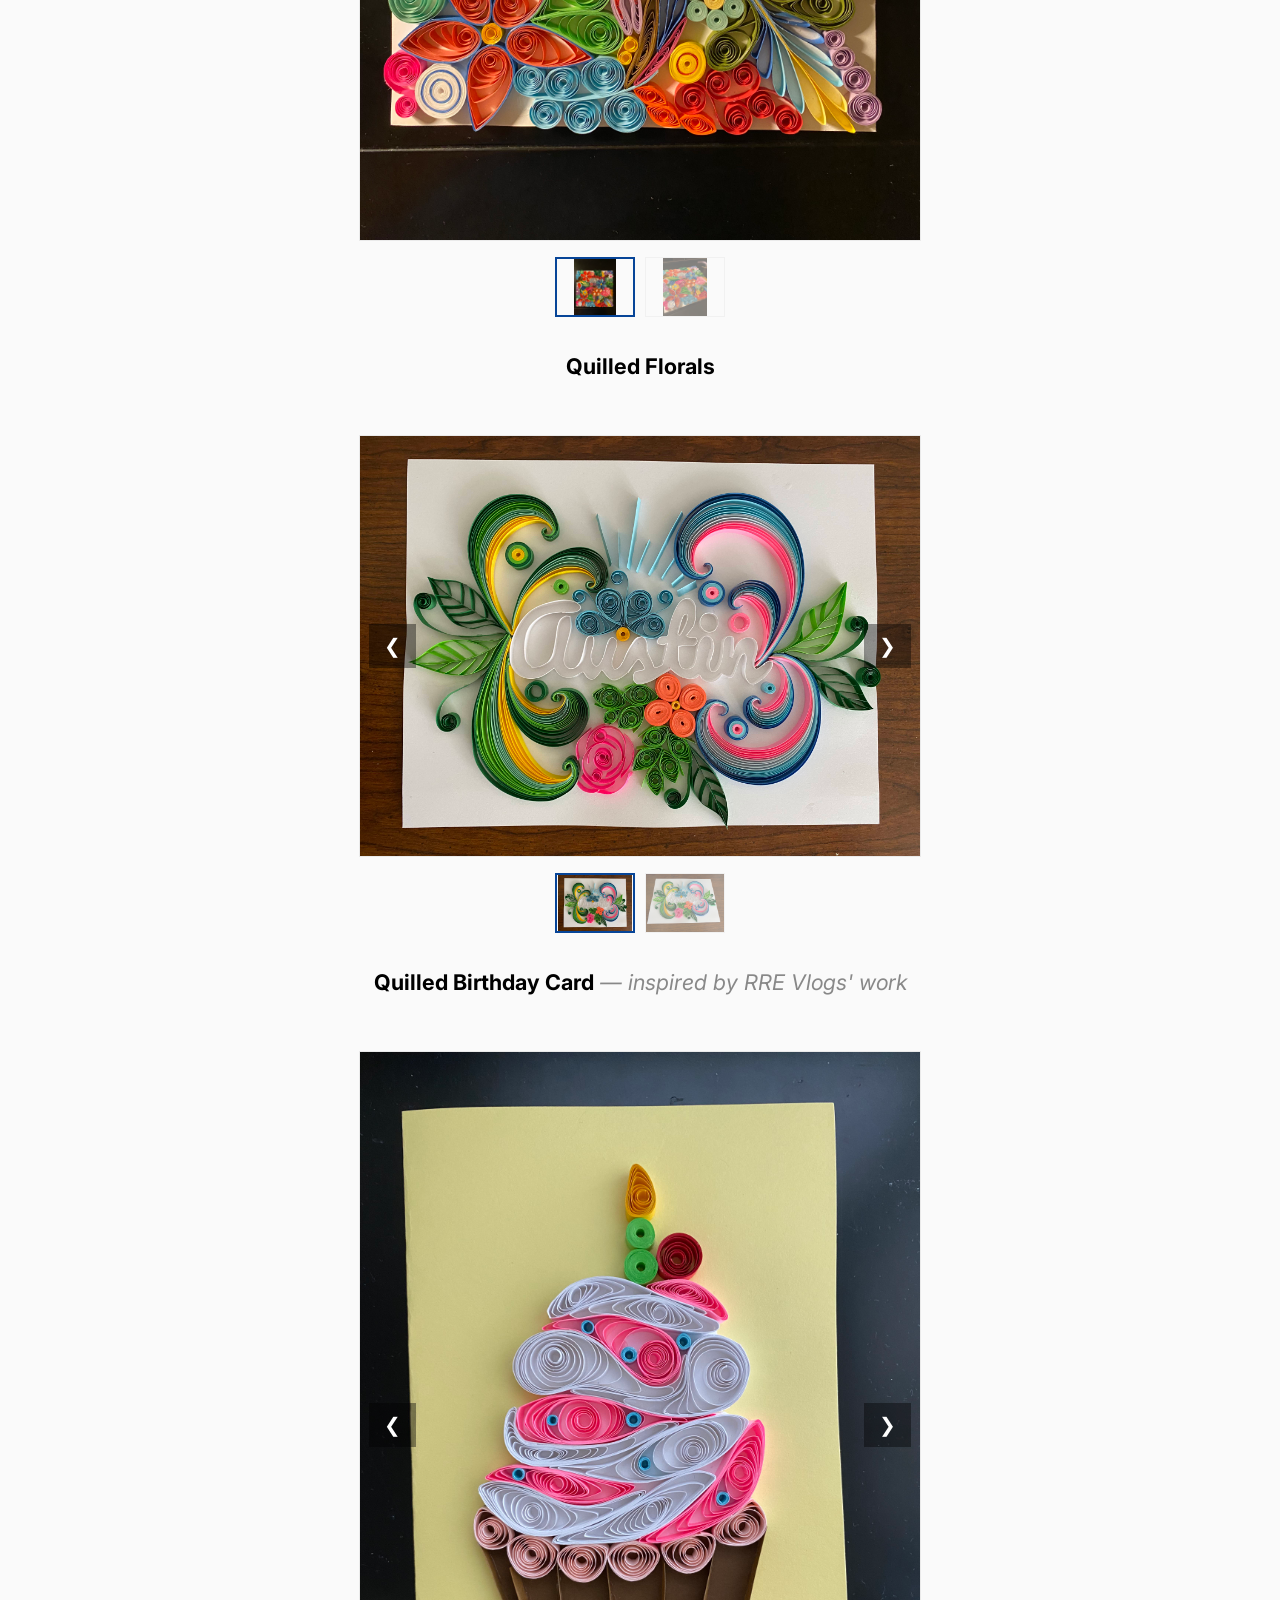
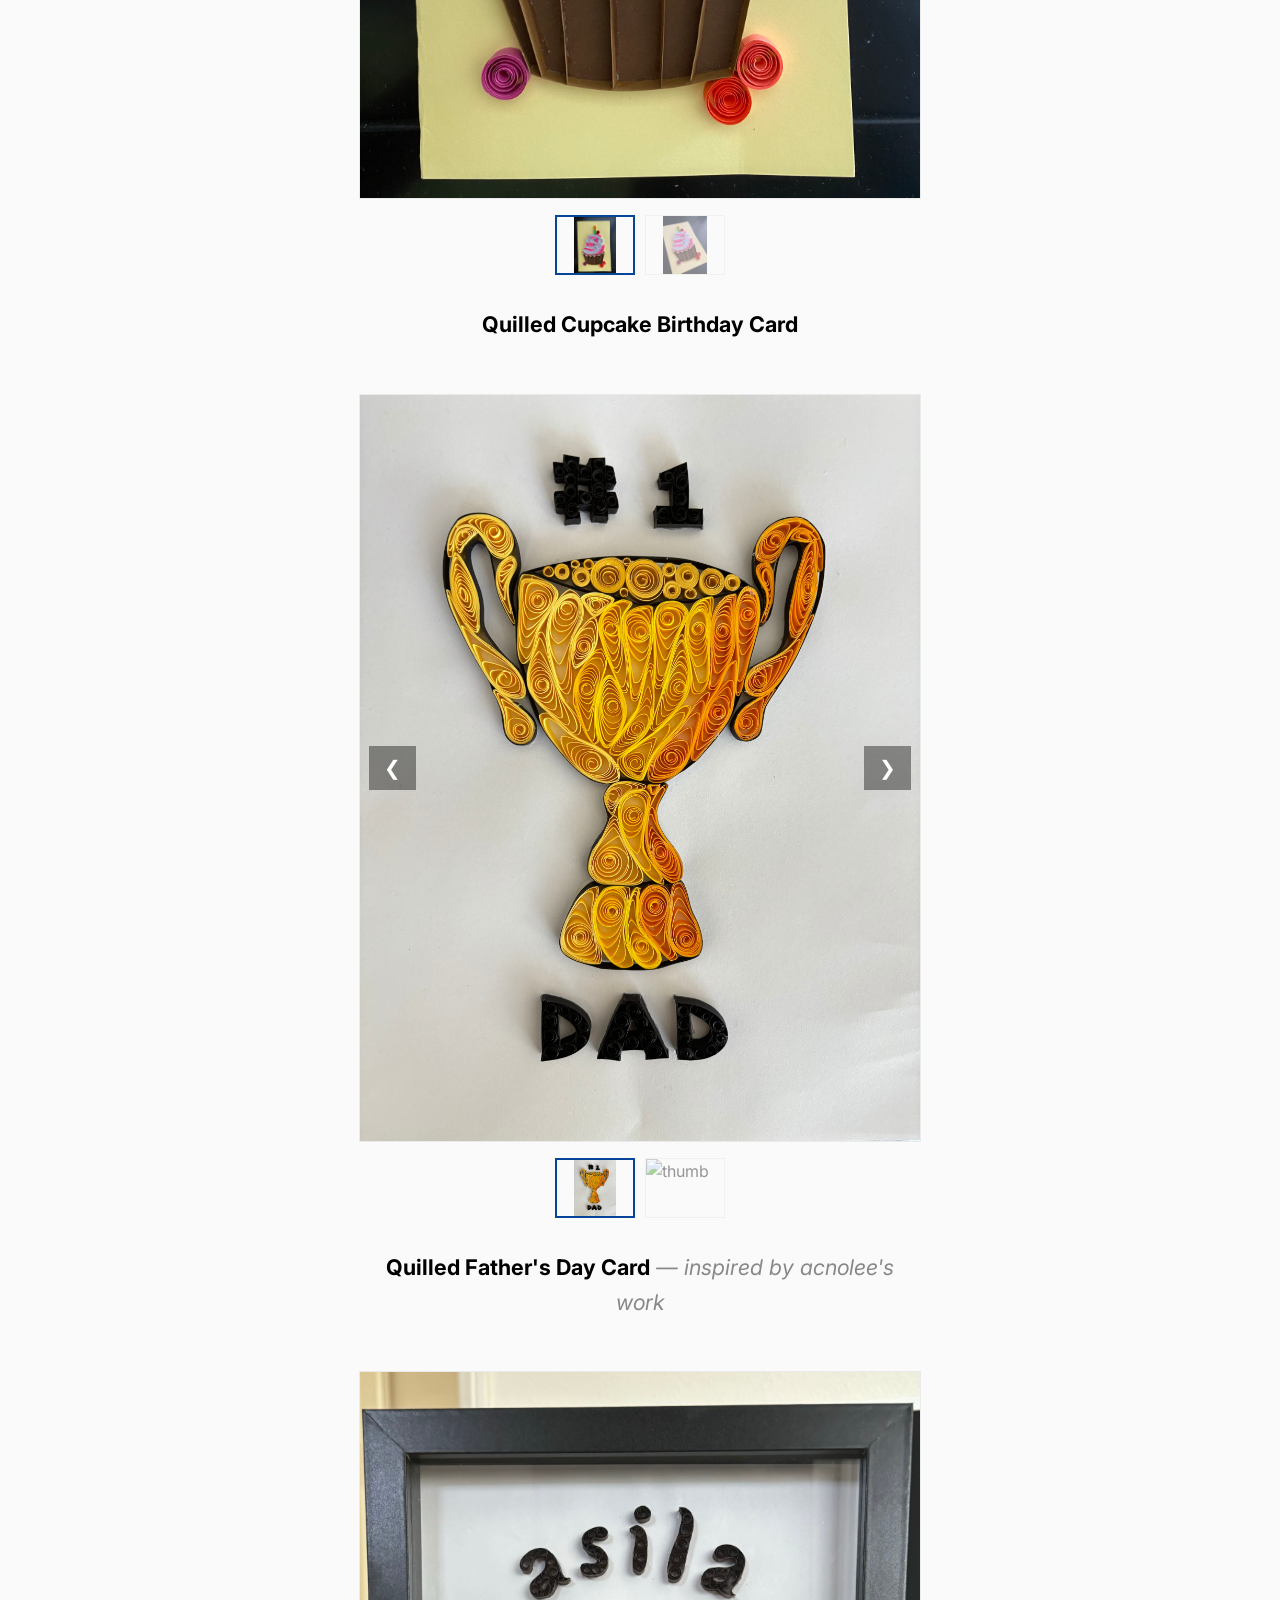
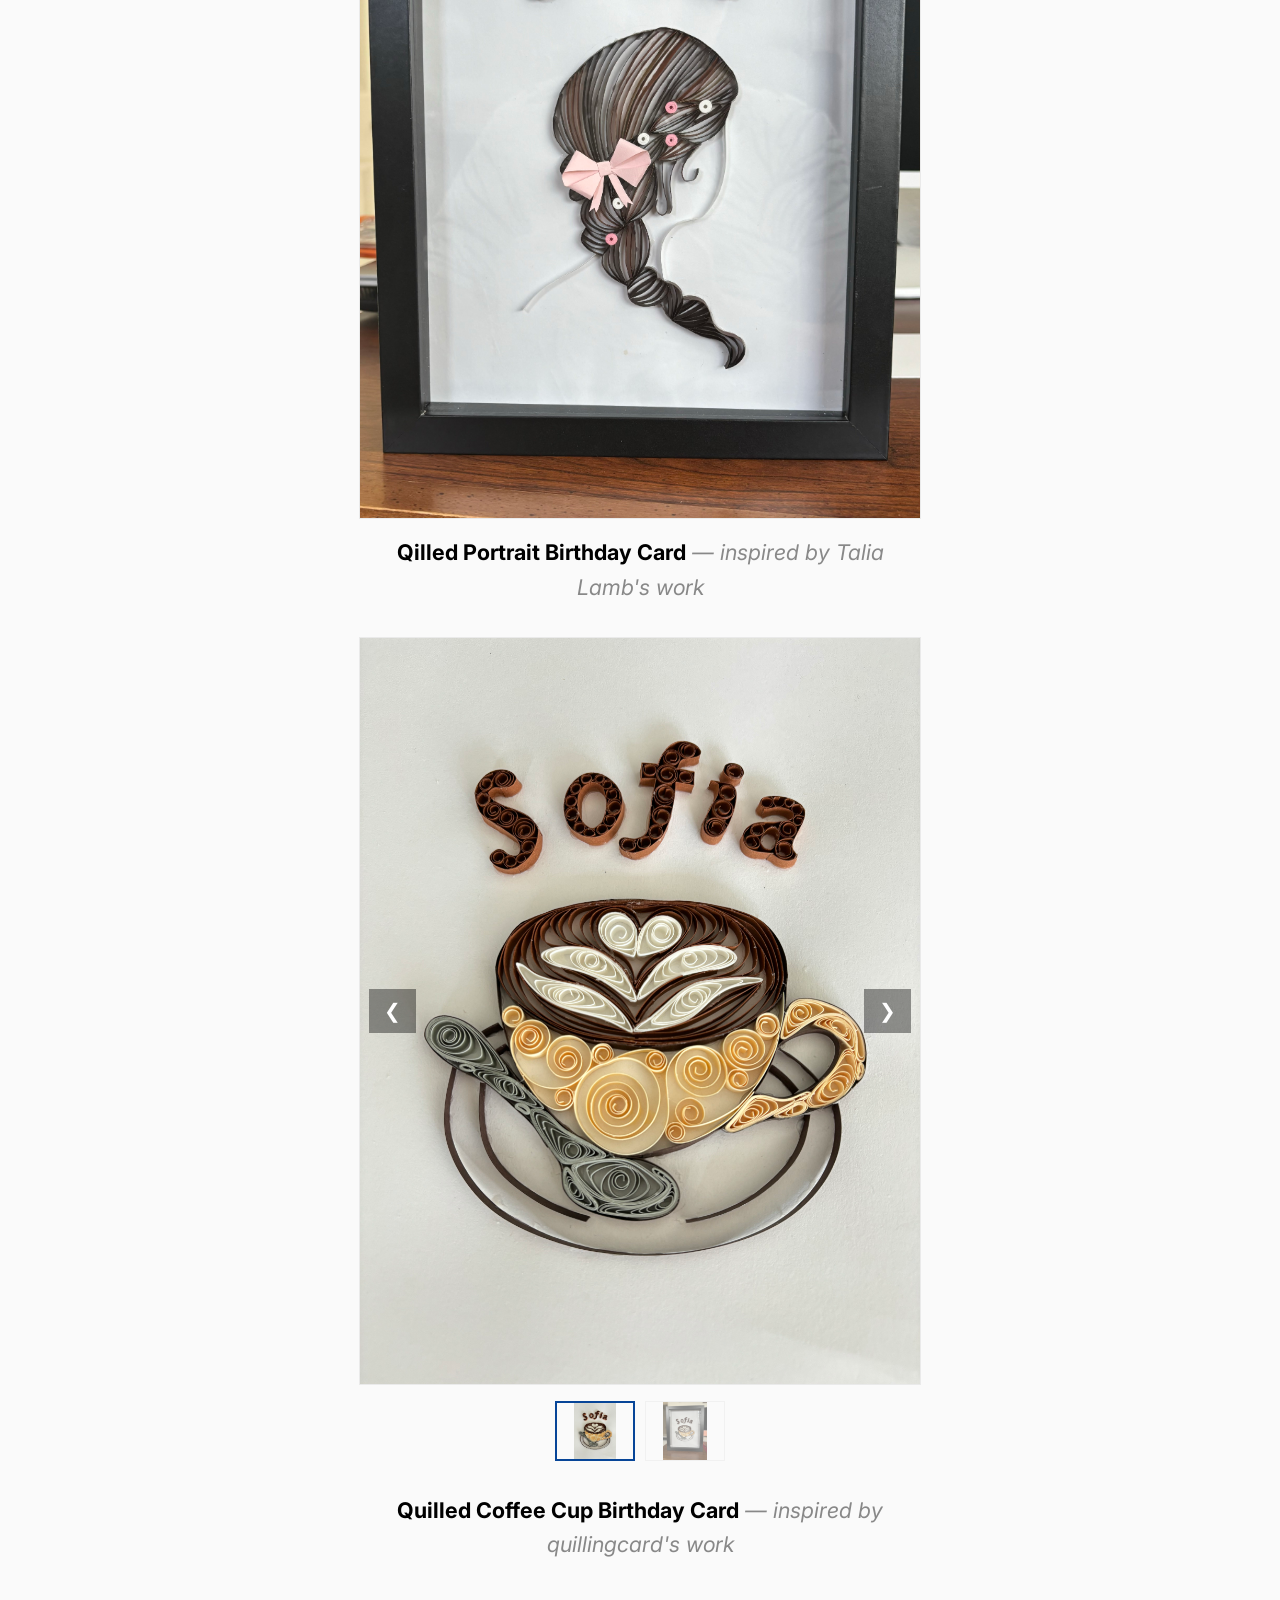
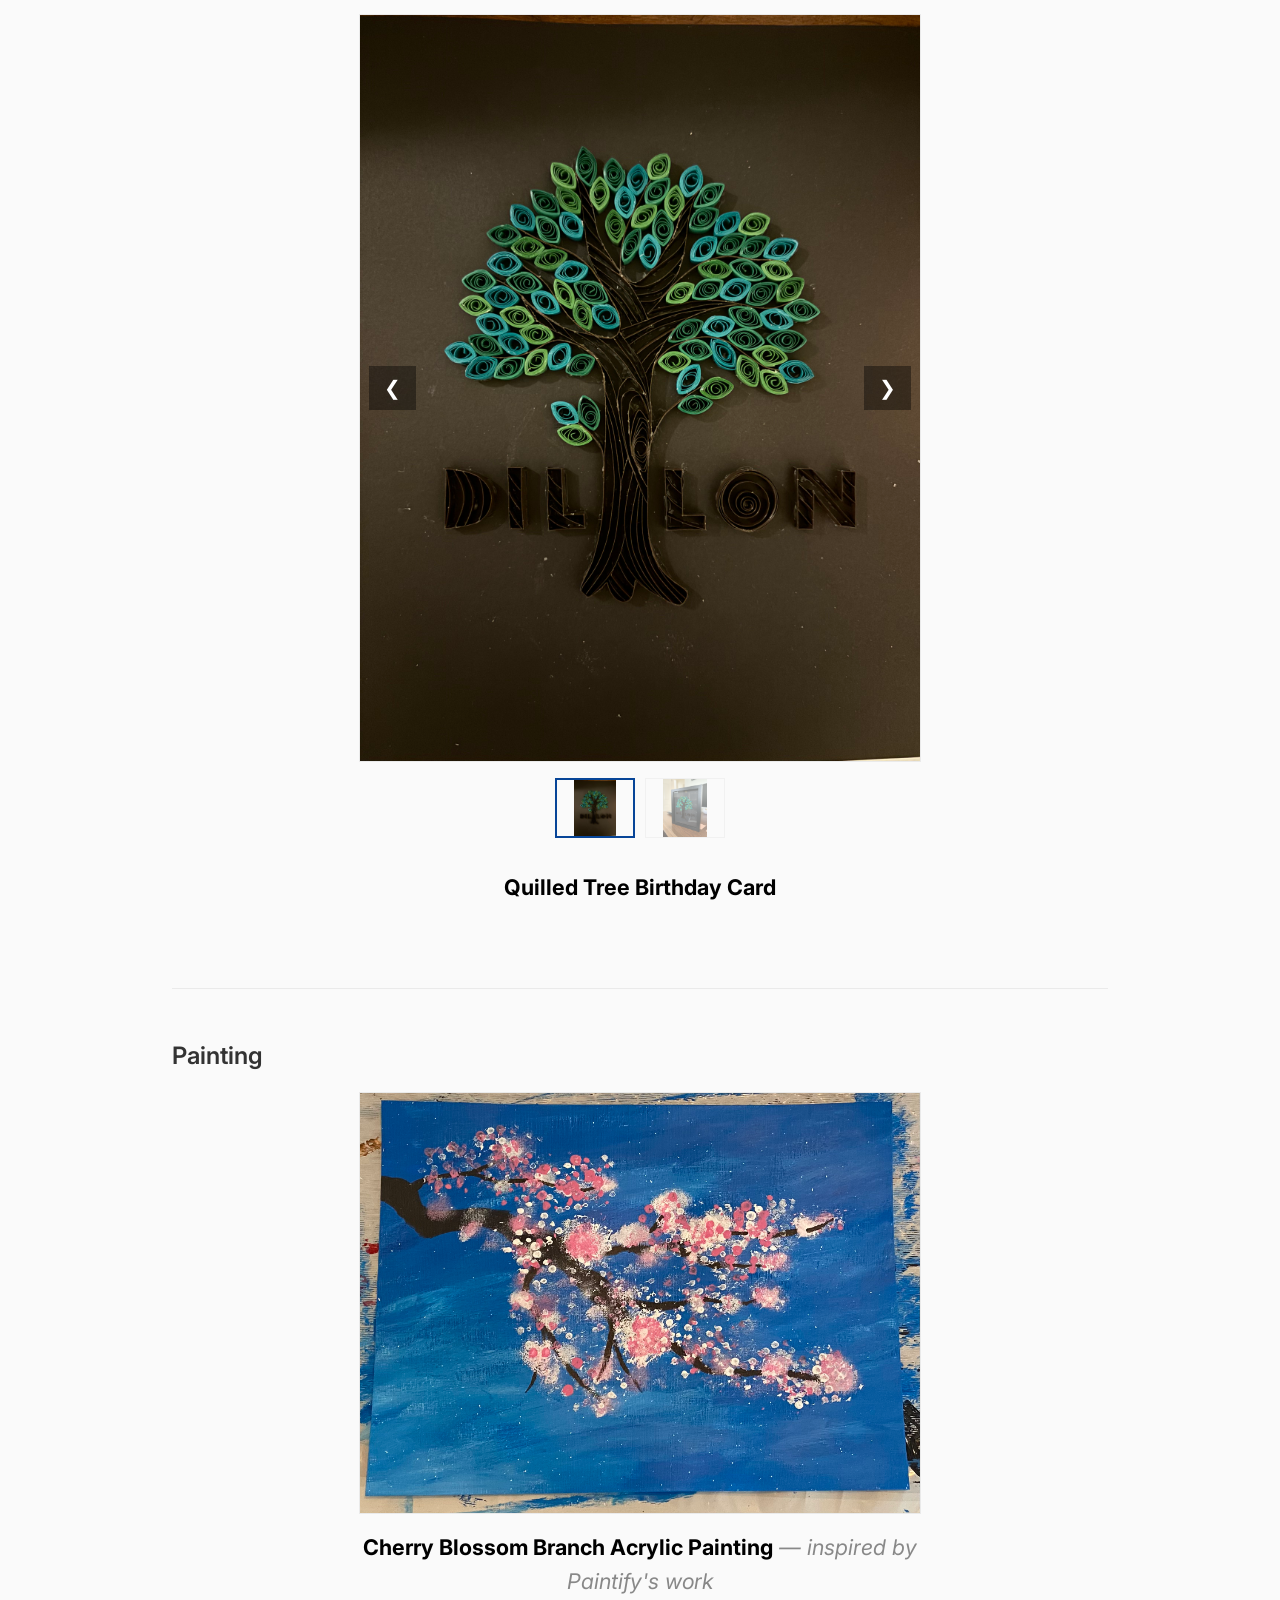
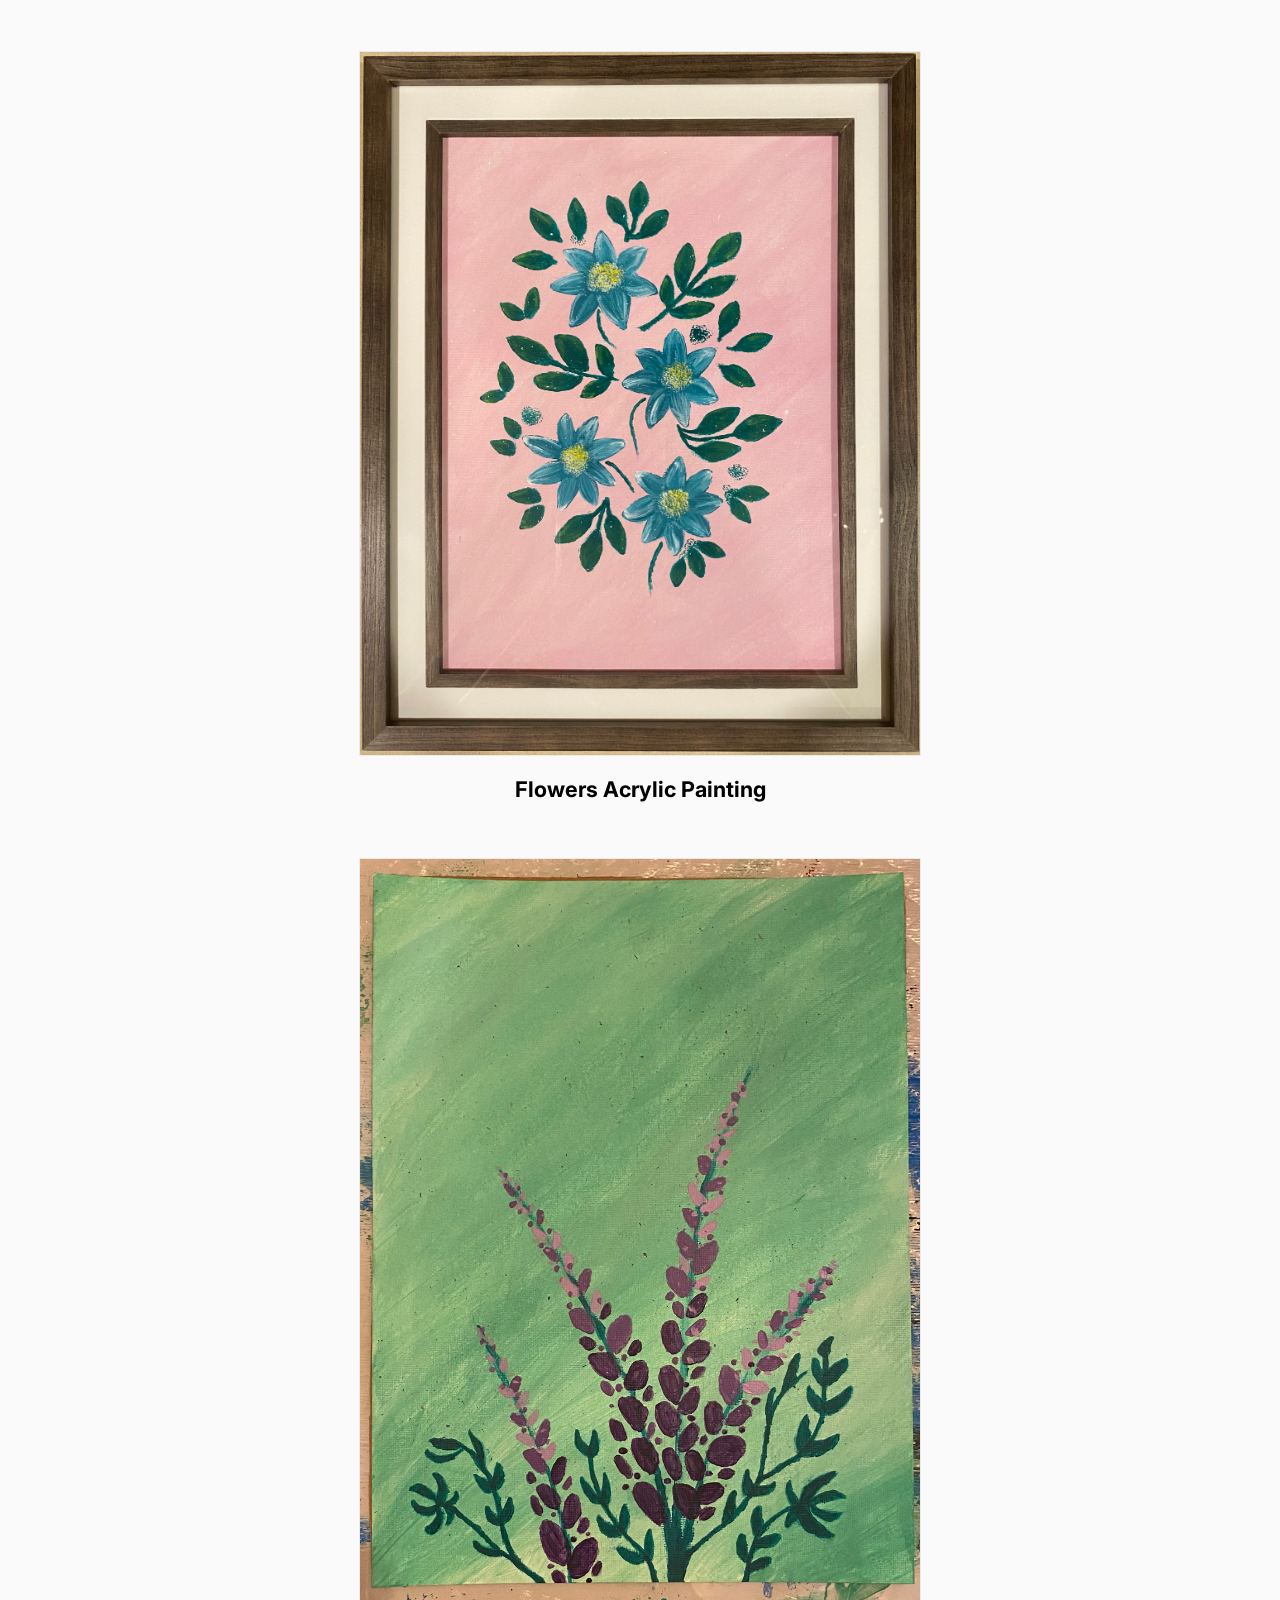
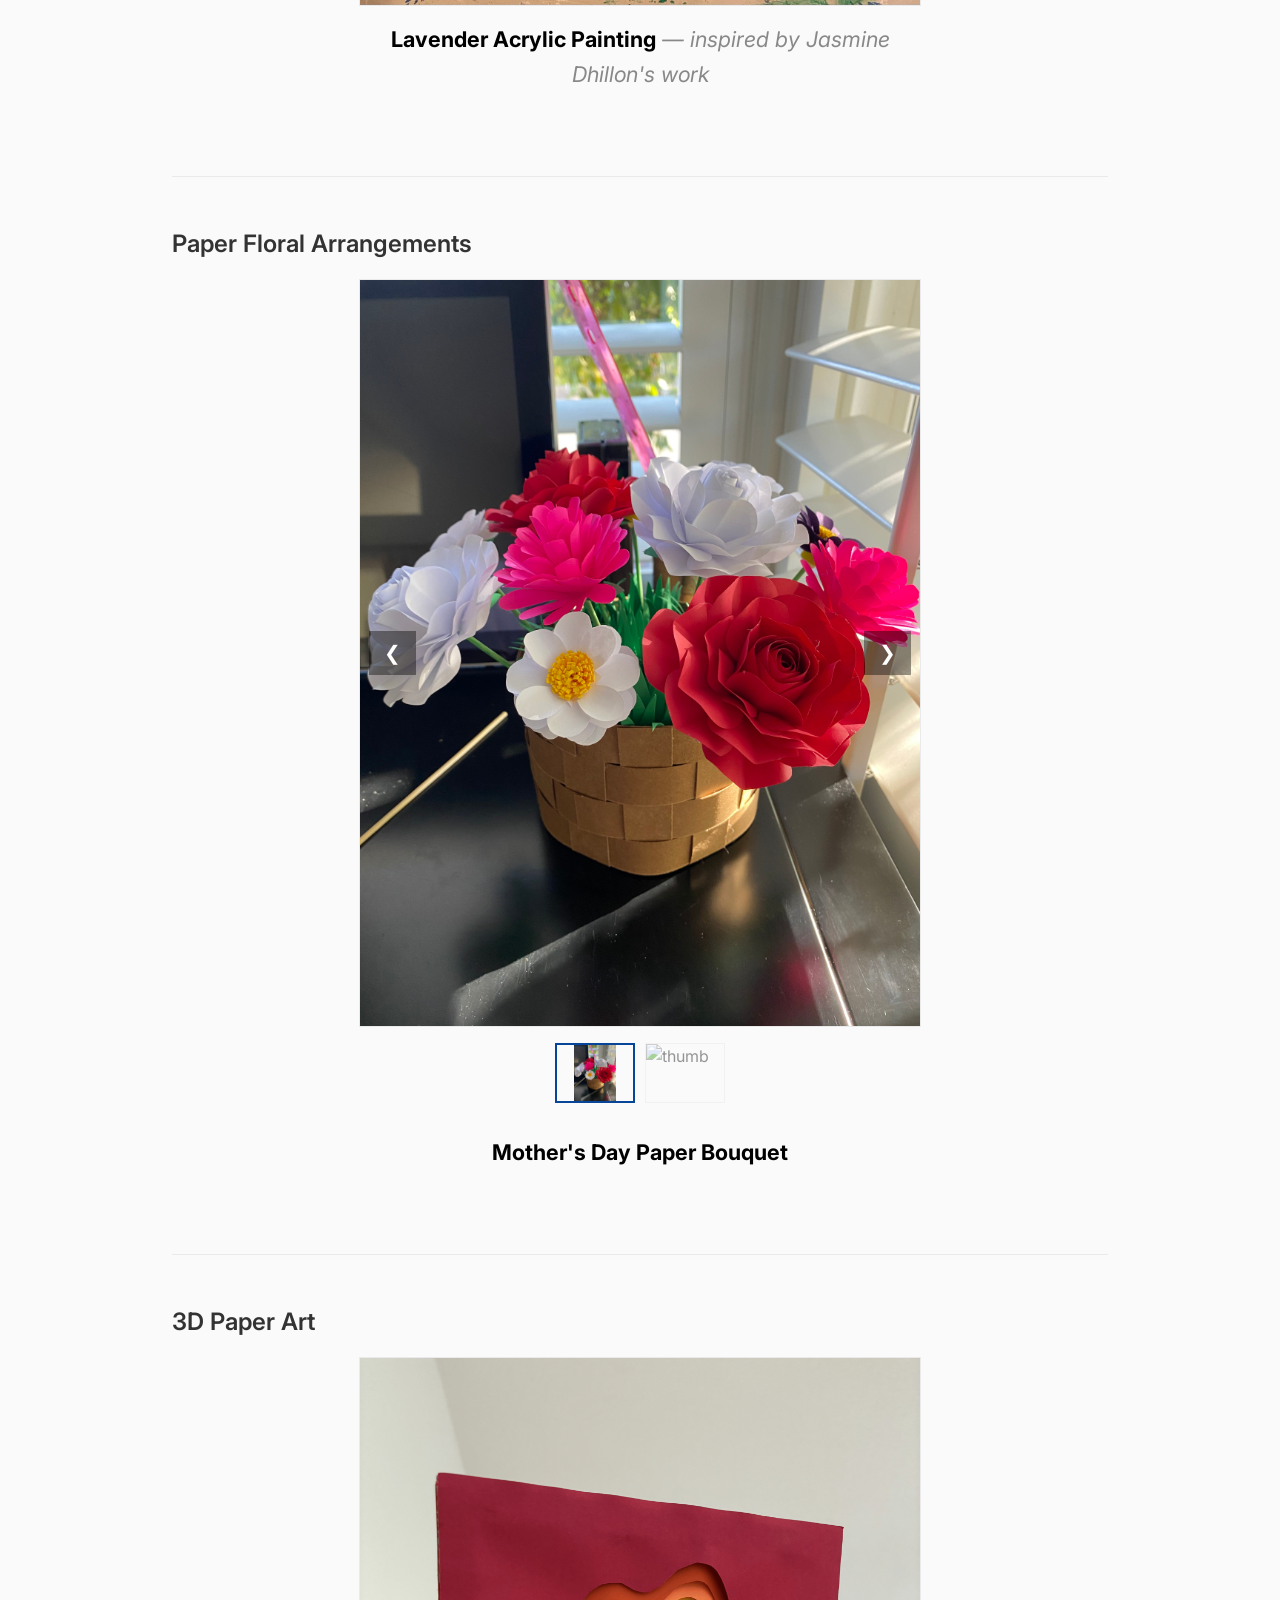
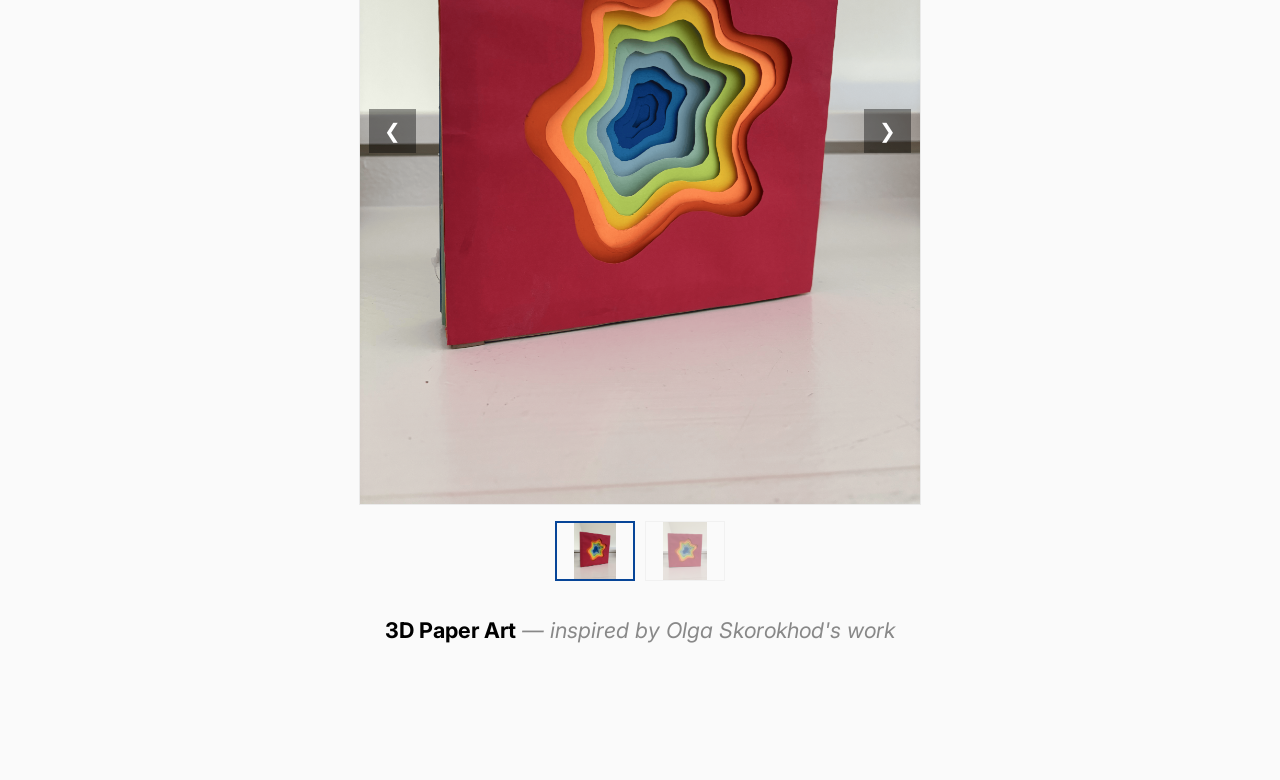
==== commit e6779c2f: "updated art captions" ====
--- a/art.html
+++ b/art.html
@@ -38,7 +38,7 @@
       <h2>Artistic Projects</h2>
       <p>When taking a breather from engineering, I enjoy expressing myself through art. See some of my creations below!</p>
 
-      <p>Some works resemble art that's inspired me, with my own added touch. All are handmade with care.</p>
+      <p><em>Some works resemble art that's inspired me, with my own added touch. All are handmade with care.</em></p>
     </section>
 
     <!-- STAINED GLASS -->
@@ -164,7 +164,7 @@
       </div>
 
       <!-- Quilling: Single Image -->
-      <div style="max-width: 60%; margin: 0 auto 2rem auto;">
+      <div style="max-width: 60%; width: 100%; margin: 0 auto 2rem auto;">
         <img src="assets/art/quilled-portrait.jpg" class="full-width-img" alt="Quilled Portrait" style="display: block; margin: 0 auto;">
         <p style="text-align: center; margin-top: 1rem; font-size: 1.35rem;">
           <strong style="color: #000;">Qilled Portrait Birthday Card</strong> 
@@ -214,9 +214,30 @@
       <h3 style="font-size: 1.5rem; font-weight: 600; margin-bottom: 1rem; color: #333;">Painting</h3>
       
       <div style="display: flex; flex-direction: column; gap: 2rem; align-items: center;">
-        <img src="assets/art/painted-cherry-blossoms.png" class="full-width-img" alt="Painted Cherry Blossoms" style="max-width: 60%; display: block; margin: 0 auto;">
-        <img src="assets/art/painted-flowers-2.png" class="full-width-img" alt="Painted Flowers" style="max-width: 60%; display: block; margin: 0 auto;">
-        <img src="assets/art/painted-lavender.png" class="full-width-img" alt="Painted Lavender" style="max-width: 60%; display: block; margin: 0 auto;">
+        
+        <div style="max-width: 60%; width: 100%;">
+          <img src="assets/art/painted-cherry-blossoms.png" class="full-width-img" alt="Painted Cherry Blossoms" style="display: block; margin: 0 auto;">
+          <p style="text-align: center; margin-top: 1rem; font-size: 1.35rem;">
+            <strong style="color: #000;">Cherry Blossom Branch Acrylic Painting</strong>
+            <span style="color: #888; font-style: italic;">— inspired by Paintify's work</span>
+          </p>
+        </div>
+
+        <div style="max-width: 60%; width: 100%;">
+          <img src="assets/art/painted-flowers-2.png" class="full-width-img" alt="Painted Flowers" style="display: block; margin: 0 auto;">
+          <p style="text-align: center; margin-top: 1rem; font-size: 1.35rem;">
+            <strong style="color: #000;">Flowers Acrylic Painting</strong>
+          </p>
+        </div>
+
+        <div style="max-width: 60%; width: 100%;">
+          <img src="assets/art/painted-lavender.png" class="full-width-img" alt="Painted Lavender" style="display: block; margin: 0 auto;">
+          <p style="text-align: center; margin-top: 1rem; font-size: 1.35rem;">
+            <strong style="color: #000;">Lavender Acrylic Painting</strong>
+            <span style="color: #888; font-style: italic;">— inspired by Jasmine Dhillon's work</span>
+          </p>
+        </div>
+
       </div>
     </section>
 
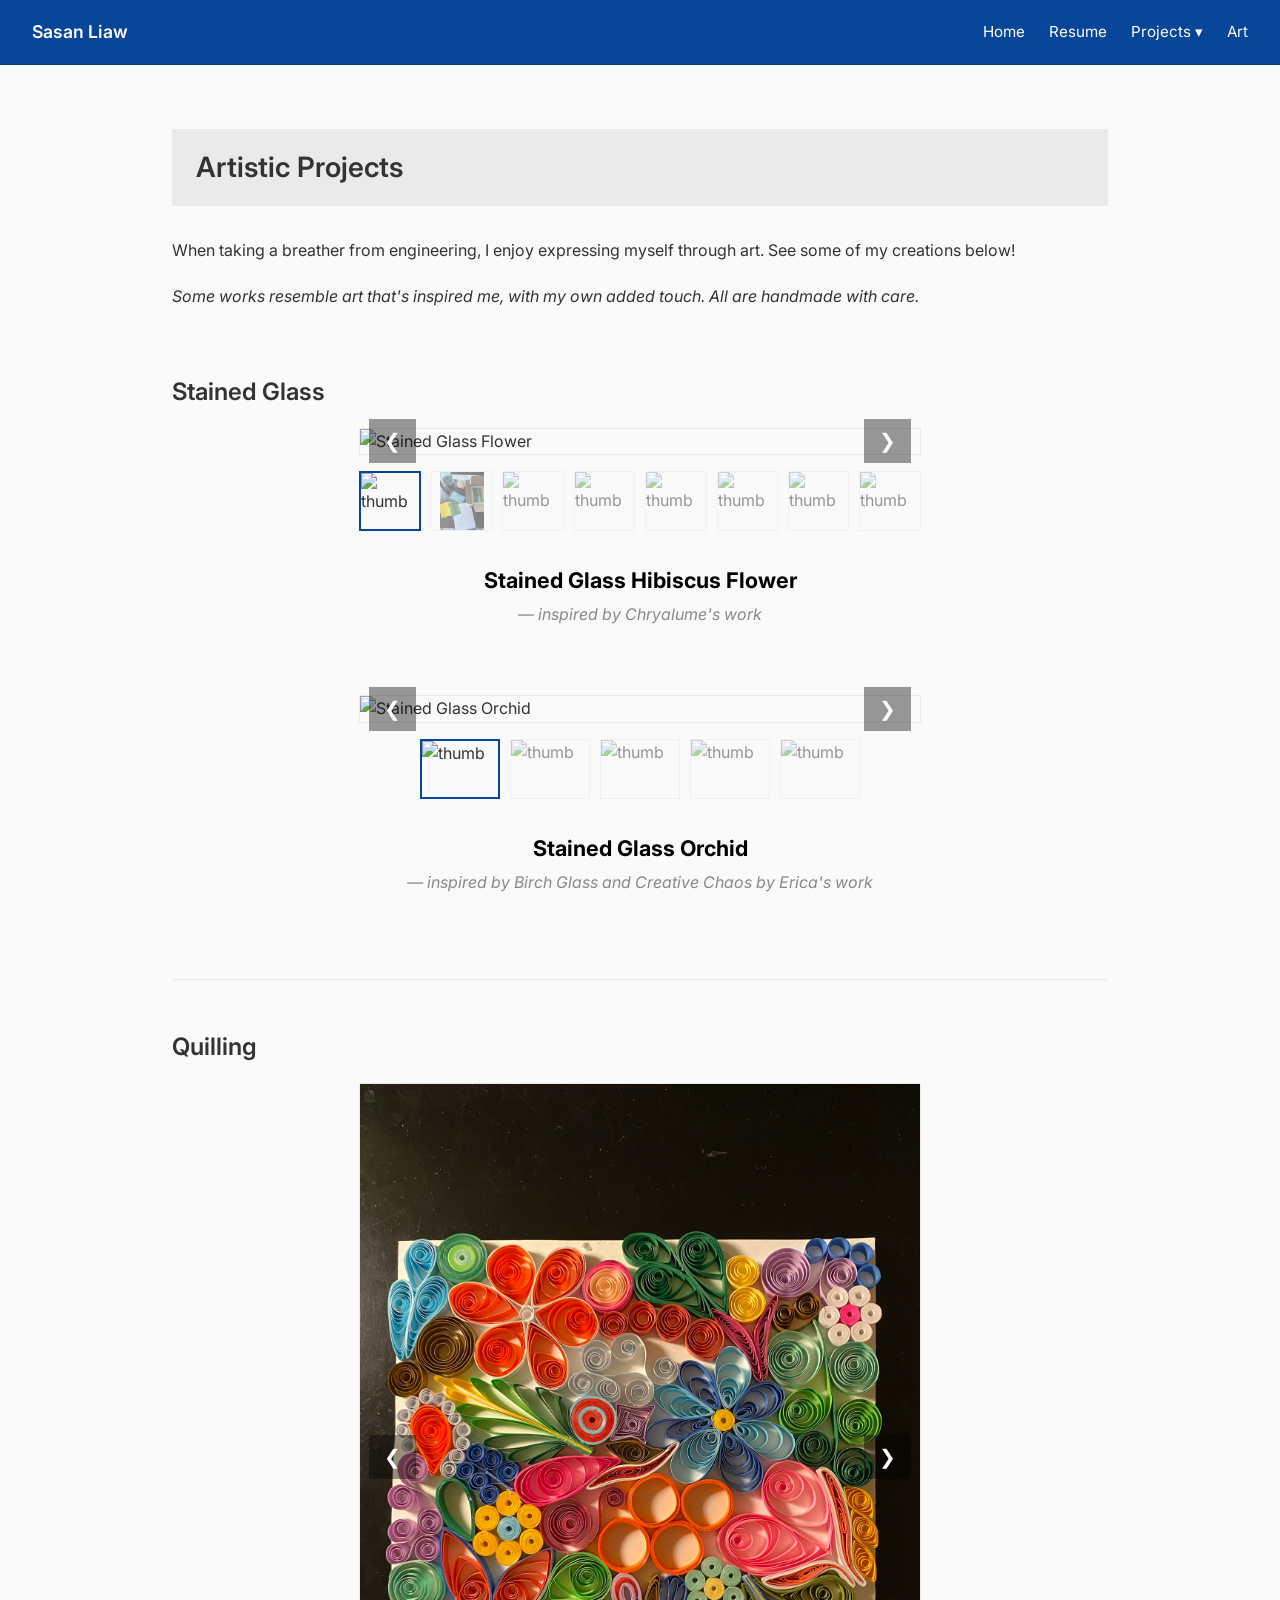
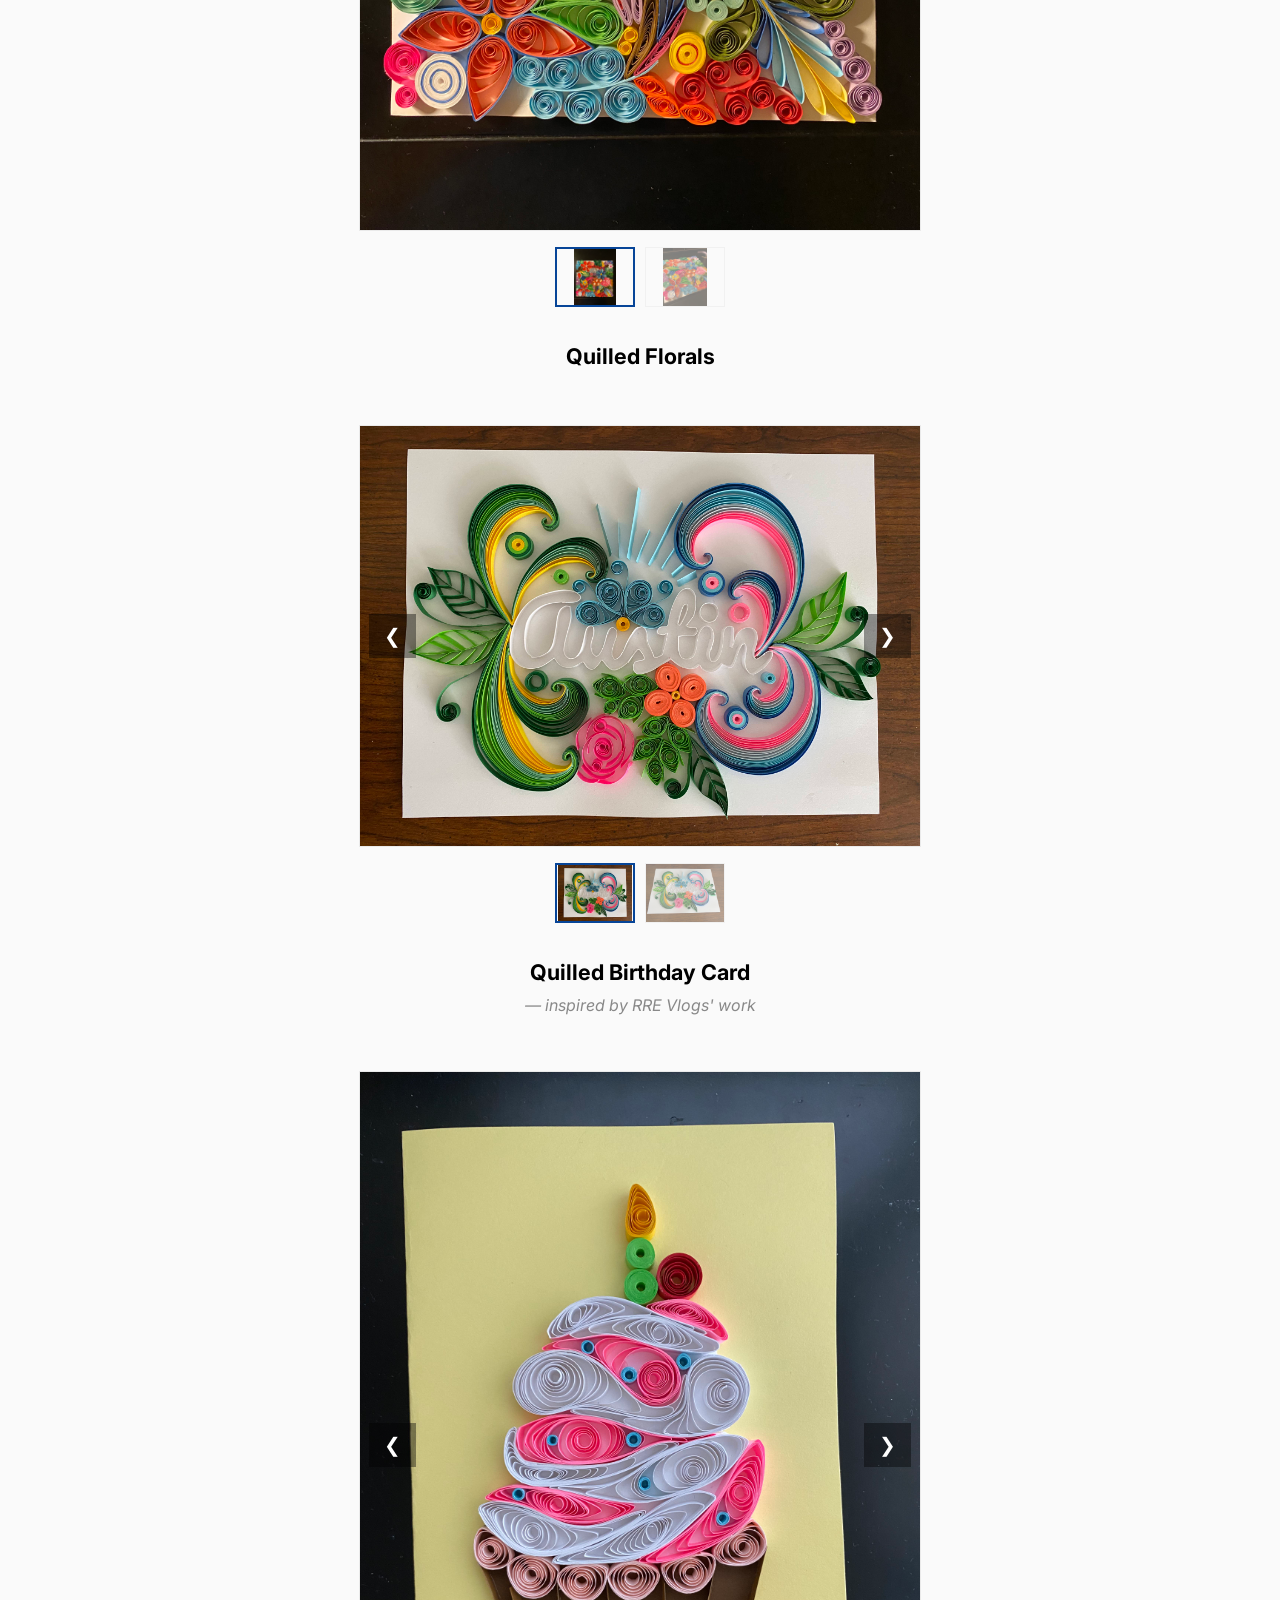
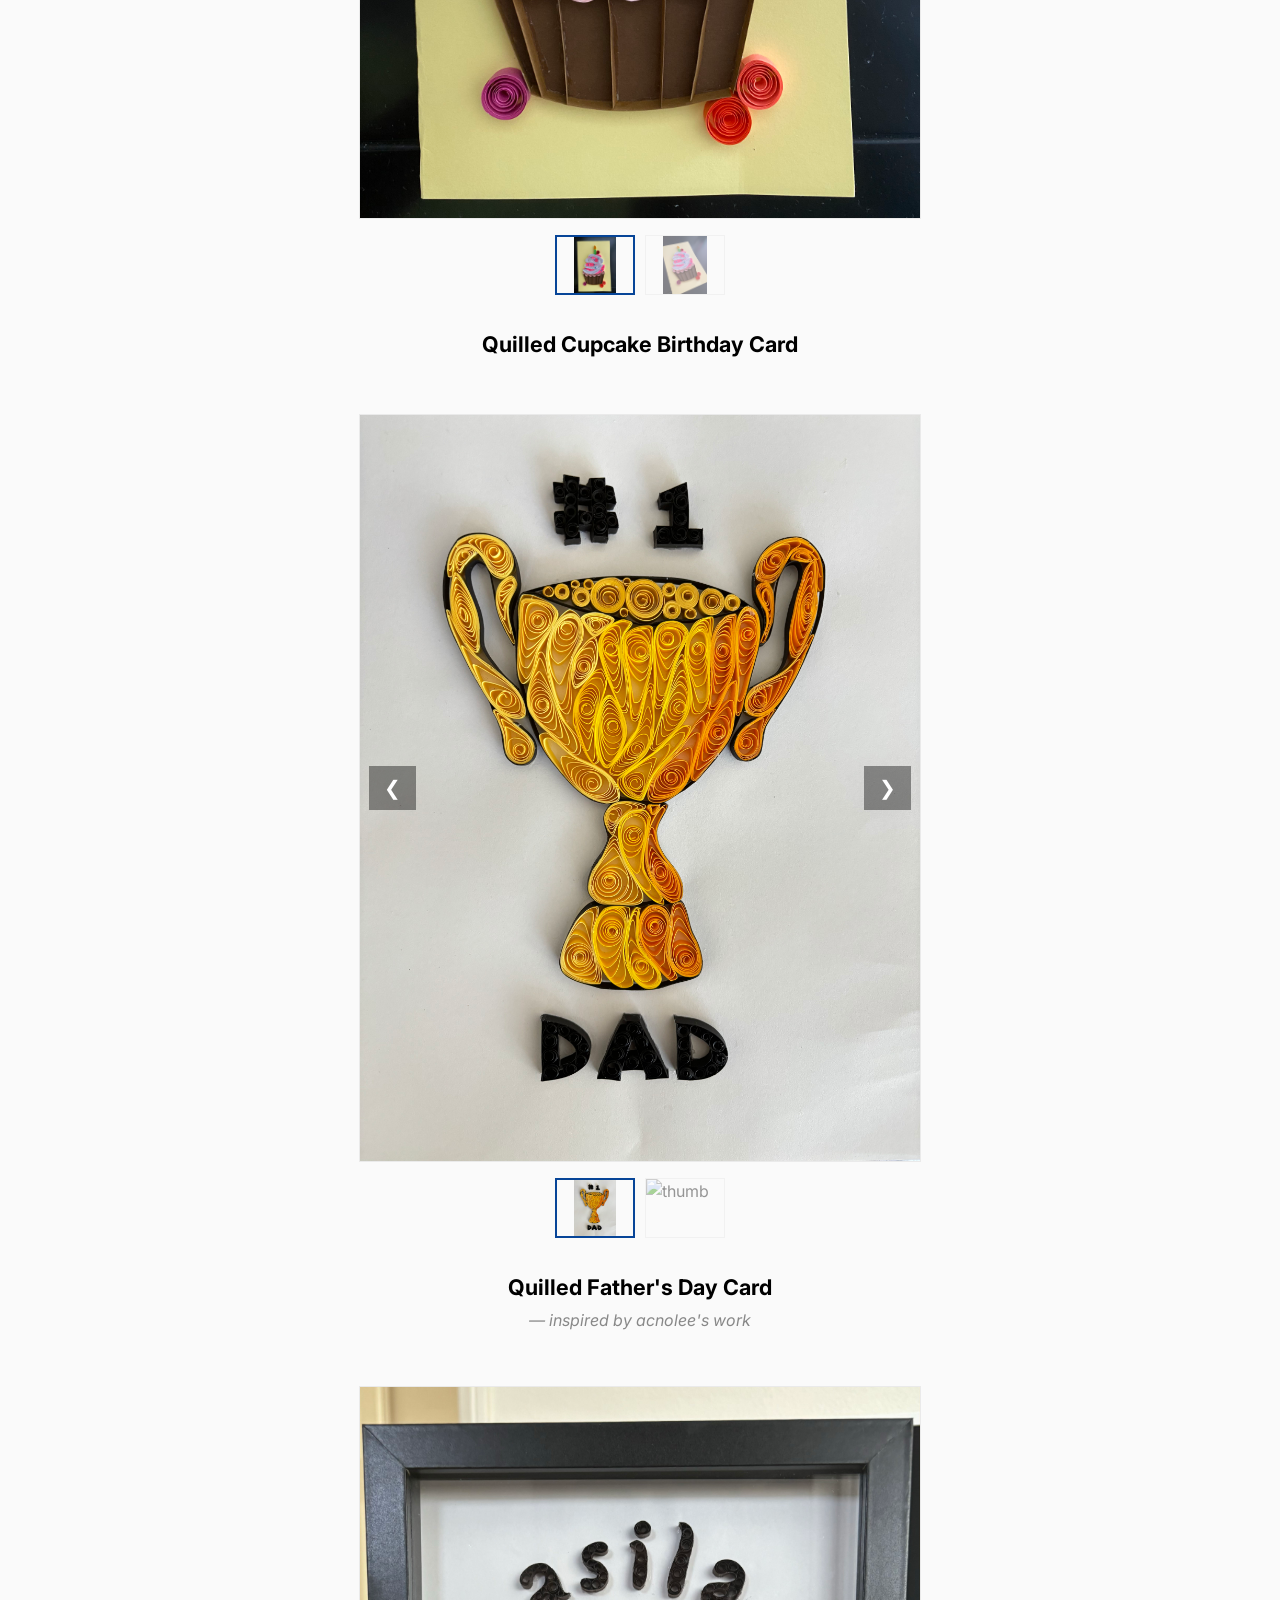
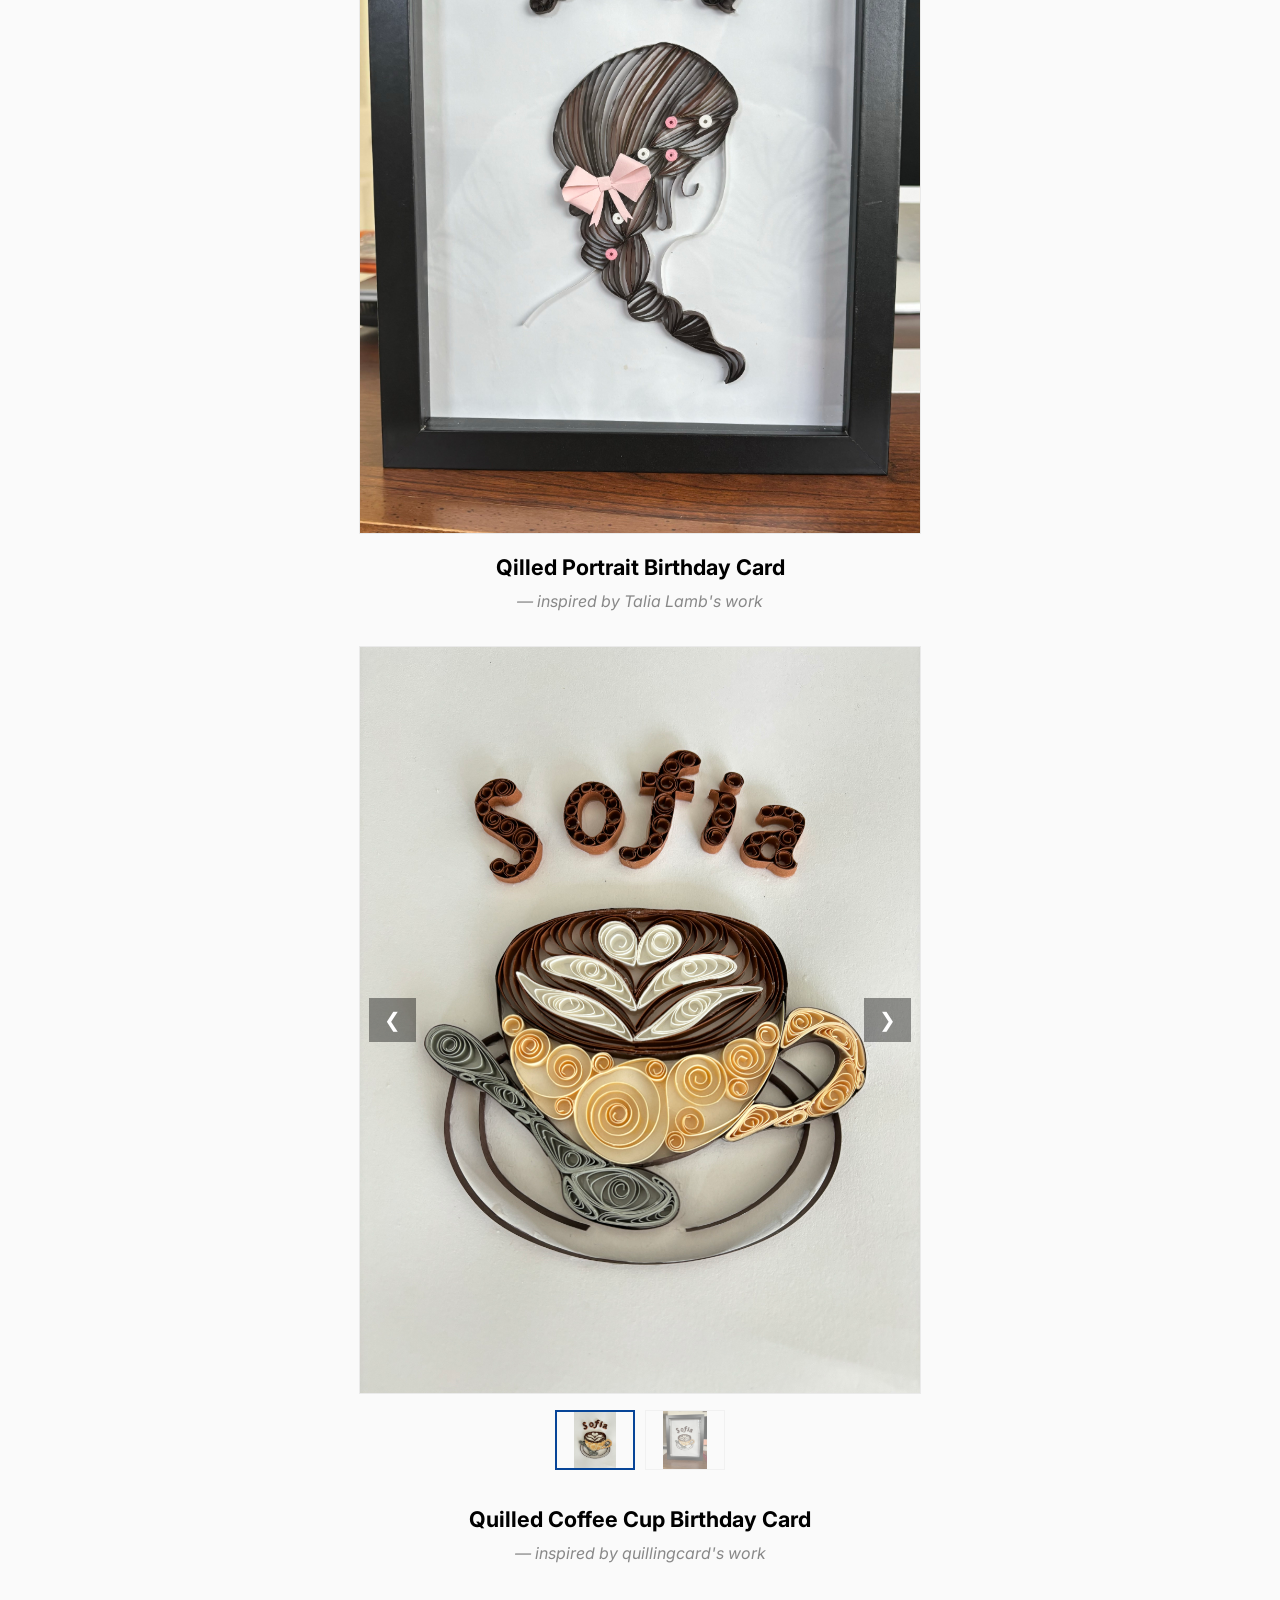
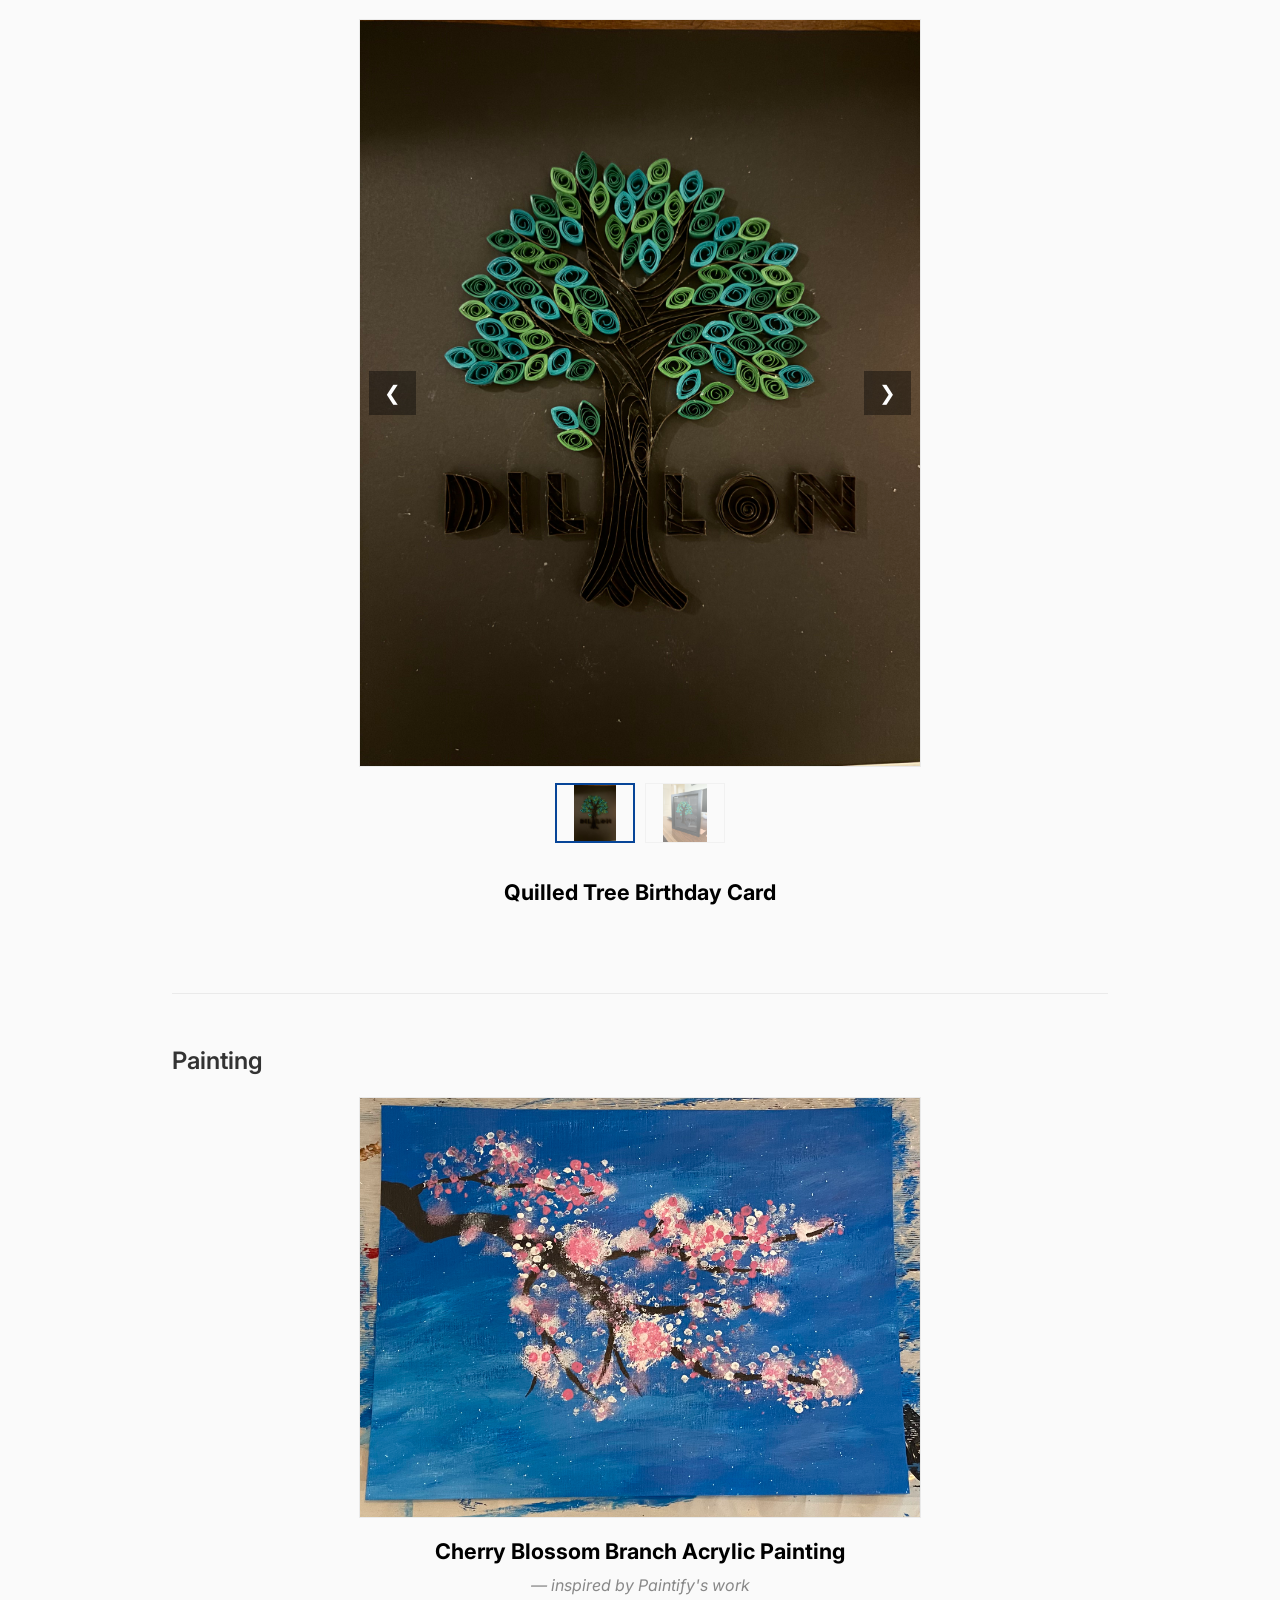
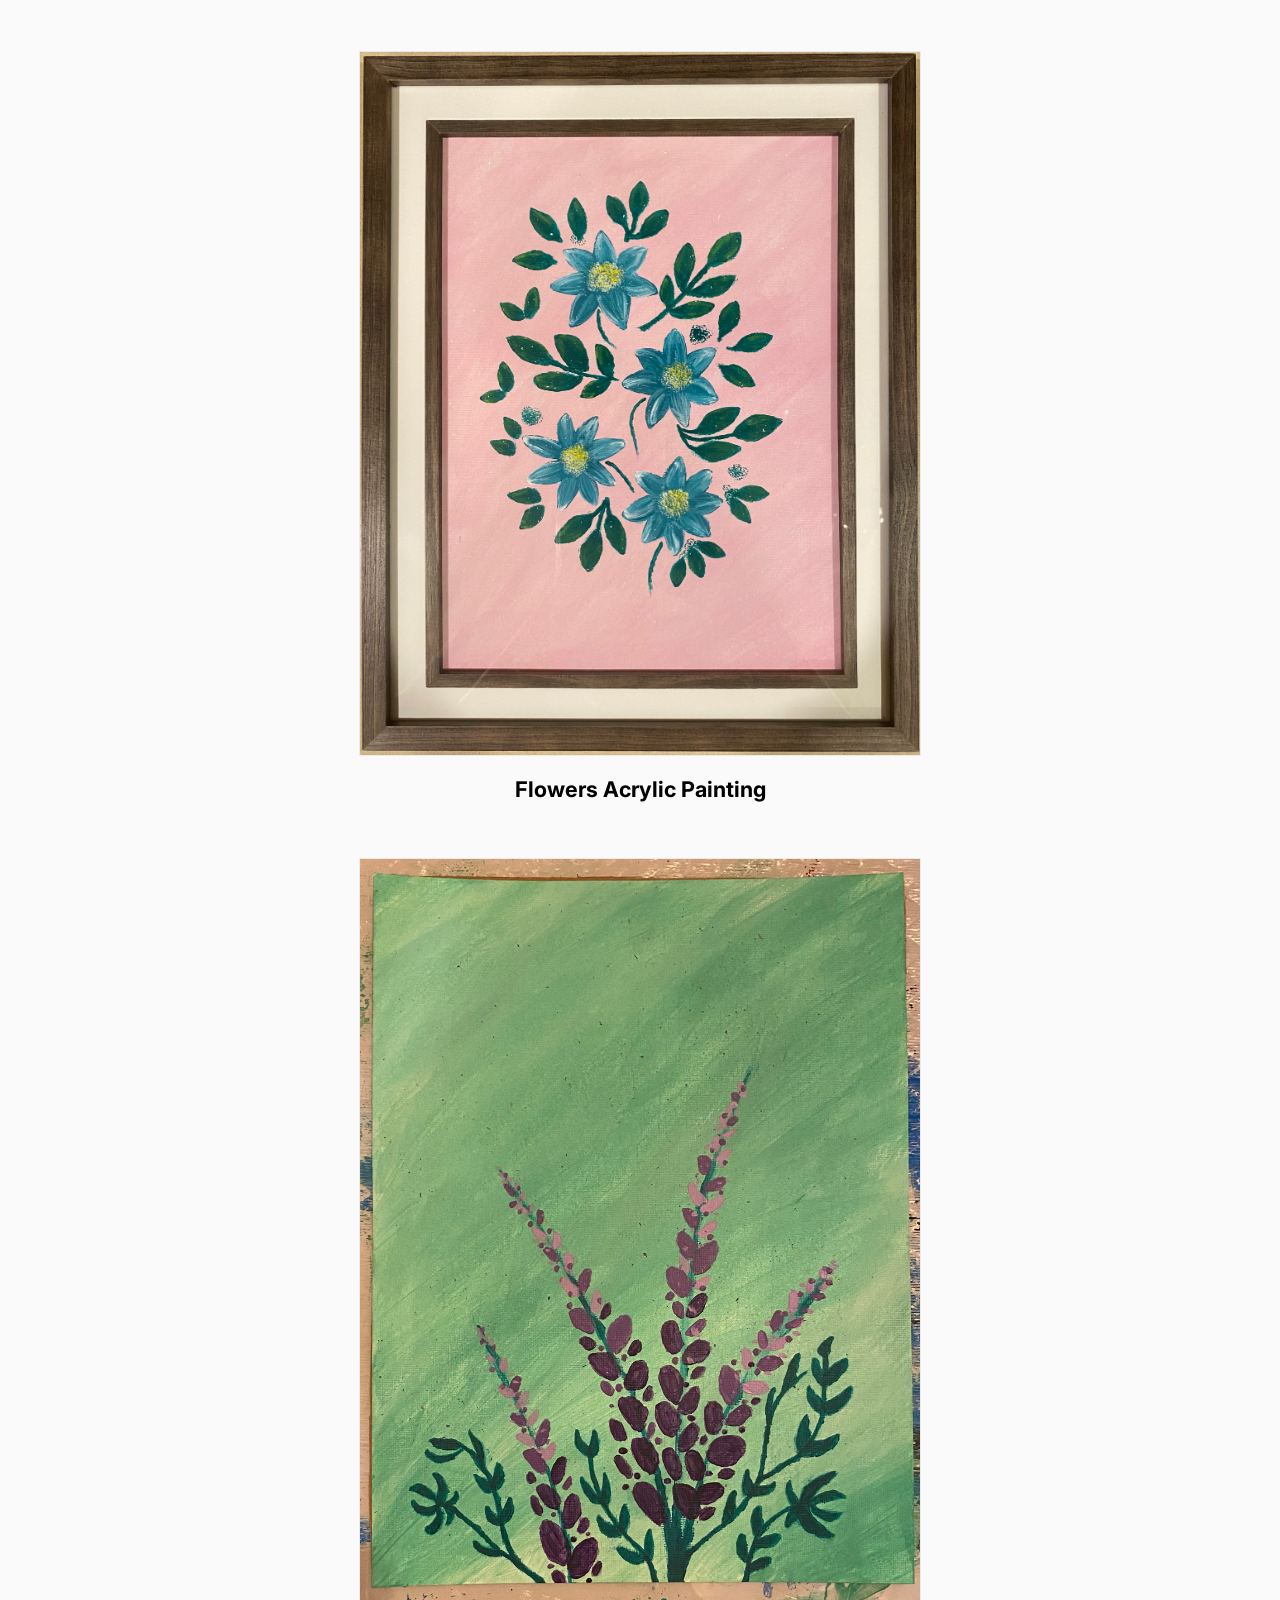
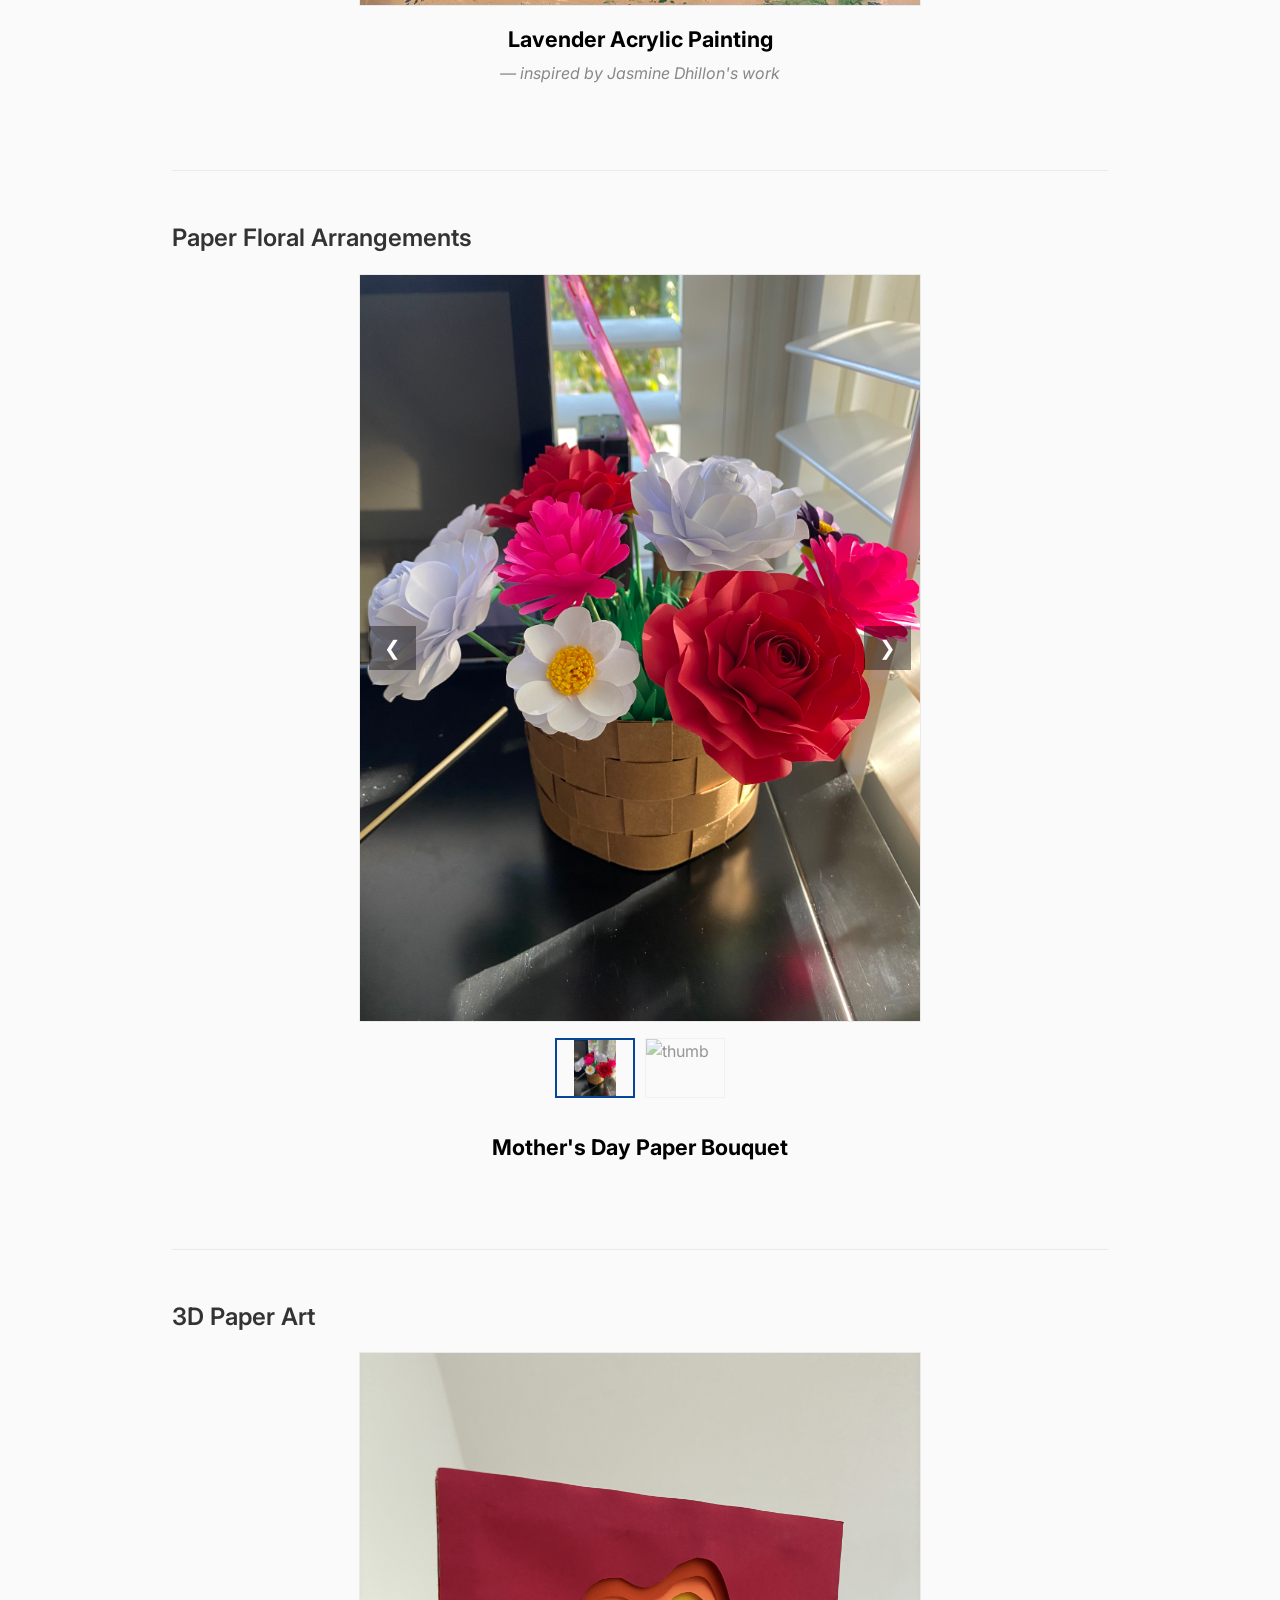
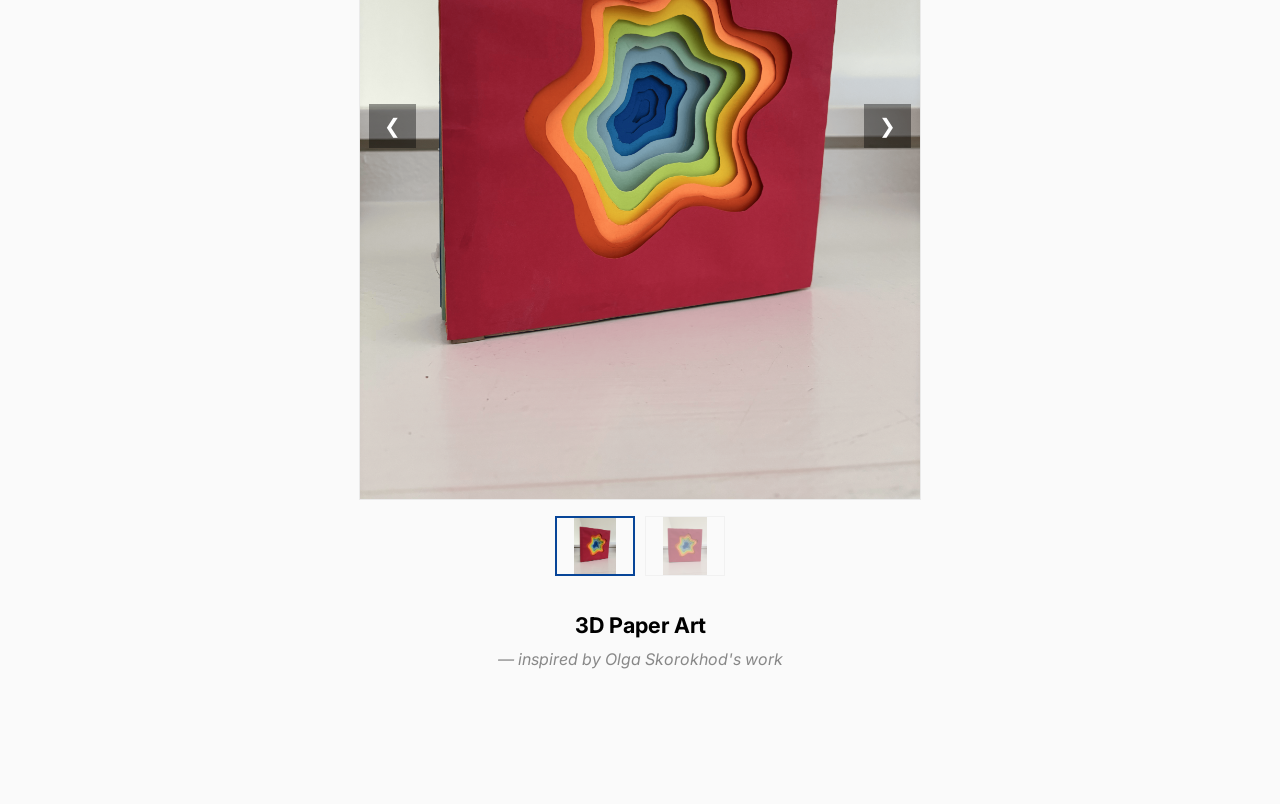
==== commit 3c97d813: "updated art photos" ====
--- a/art.html
+++ b/art.html
@@ -64,7 +64,7 @@
         </div>
         <p style="text-align: center; margin-top: 1rem; font-size: 1.35rem;">
           <strong style="color: #000;">Stained Glass Hibiscus Flower</strong> 
-          <span style="color: #888; font-style: italic;">— inspired by Chryalume's work</span>
+          <span style="display: block; font-size: 1rem; color: #888; font-style: italic; margin-top: 0.25rem;">— inspired by Chryalume's work</span>
         </p>
       </div>
 
@@ -84,7 +84,7 @@
         </div>
         <p style="text-align: center; margin-top: 1rem; font-size: 1.35rem;">
           <strong style="color: #000;">Stained Glass Orchid</strong> 
-          <span style="color: #888; font-style: italic;">— inspired by Birch Glass and Creative Chaos by Erica's work</span>
+          <span style="display: block; font-size: 1rem; color: #888; font-style: italic; margin-top: 0.25rem;">— inspired by Birch Glass and Creative Chaos by Erica's work</span>
         </p>
       </div>
     </section>
@@ -108,7 +108,7 @@
         </div>
         <p style="text-align: center; margin-top: 1rem; font-size: 1.35rem;">
           <strong style="color: #000;">Quilled Florals</strong> 
-          <!-- <span style="color: #888; font-style: italic;">— inspired by 's work</span> -->
+          <!-- <span style="display: block; font-size: 1rem; color: #888; font-style: italic; margin-top: 0.25rem;">— inspired by 's work</span> -->
         </p>
       </div>
 
@@ -125,7 +125,7 @@
         </div>
         <p style="text-align: center; margin-top: 1rem; font-size: 1.35rem;">
           <strong style="color: #000;">Quilled Birthday Card</strong> 
-          <span style="color: #888; font-style: italic;">— inspired by RRE Vlogs' work</span>
+          <span style="display: block; font-size: 1rem; color: #888; font-style: italic; margin-top: 0.25rem;">— inspired by RRE Vlogs' work</span>
         </p>
       </div>
 
@@ -142,7 +142,7 @@
         </div>
         <p style="text-align: center; margin-top: 1rem; font-size: 1.35rem;">
           <strong style="color: #000;">Quilled Cupcake Birthday Card</strong> 
-          <!-- <span style="color: #888; font-style: italic;">— inspired by [Artist Name]'s work</span> -->
+          <!-- <span style="display: block; font-size: 1rem; color: #888; font-style: italic; margin-top: 0.25rem;">— inspired by [Artist Name]'s work</span> -->
         </p>
       </div>
 
@@ -159,7 +159,7 @@
         </div>
         <p style="text-align: center; margin-top: 1rem; font-size: 1.35rem;">
           <strong style="color: #000;">Quilled Father's Day Card</strong> 
-          <span style="color: #888; font-style: italic;">— inspired by acnolee's work</span>
+          <span style="display: block; font-size: 1rem; color: #888; font-style: italic; margin-top: 0.25rem;">— inspired by acnolee's work</span>
         </p>
       </div>
 
@@ -168,7 +168,7 @@
         <img src="assets/art/quilled-portrait.jpg" class="full-width-img" alt="Quilled Portrait" style="display: block; margin: 0 auto;">
         <p style="text-align: center; margin-top: 1rem; font-size: 1.35rem;">
           <strong style="color: #000;">Qilled Portrait Birthday Card</strong> 
-          <span style="color: #888; font-style: italic;">— inspired by Talia Lamb's work</span>
+          <span style="display: block; font-size: 1rem; color: #888; font-style: italic; margin-top: 0.25rem;">— inspired by Talia Lamb's work</span>
         </p>
       </div>
 
@@ -185,7 +185,7 @@
         </div>
         <p style="text-align: center; margin-top: 1rem; font-size: 1.35rem;">
           <strong style="color: #000;">Quilled Coffee Cup Birthday Card</strong> 
-          <span style="color: #888; font-style: italic;">— inspired by quillingcard's work</span>
+          <span style="display: block; font-size: 1rem; color: #888; font-style: italic; margin-top: 0.25rem;">— inspired by quillingcard's work</span>
         </p>
       </div>
 
@@ -202,7 +202,7 @@
         </div>
         <p style="text-align: center; margin-top: 1rem; font-size: 1.35rem;">
           <strong style="color: #000;">Quilled Tree Birthday Card</strong> 
-          <!-- <span style="color: #888; font-style: italic;">— inspired by [Artist Name]'s work</span> -->
+          <!-- <span style="display: block; font-size: 1rem; color: #888; font-style: italic; margin-top: 0.25rem;">— inspired by [Artist Name]'s work</span> -->
         </p>
       </div>
     </section>
@@ -219,7 +219,7 @@
           <img src="assets/art/painted-cherry-blossoms.png" class="full-width-img" alt="Painted Cherry Blossoms" style="display: block; margin: 0 auto;">
           <p style="text-align: center; margin-top: 1rem; font-size: 1.35rem;">
             <strong style="color: #000;">Cherry Blossom Branch Acrylic Painting</strong>
-            <span style="color: #888; font-style: italic;">— inspired by Paintify's work</span>
+            <span style="display: block; font-size: 1rem; color: #888; font-style: italic; margin-top: 0.25rem;">— inspired by Paintify's work</span>
           </p>
         </div>
 
@@ -234,7 +234,7 @@
           <img src="assets/art/painted-lavender.png" class="full-width-img" alt="Painted Lavender" style="display: block; margin: 0 auto;">
           <p style="text-align: center; margin-top: 1rem; font-size: 1.35rem;">
             <strong style="color: #000;">Lavender Acrylic Painting</strong>
-            <span style="color: #888; font-style: italic;">— inspired by Jasmine Dhillon's work</span>
+            <span style="display: block; font-size: 1rem; color: #888; font-style: italic; margin-top: 0.25rem;">— inspired by Jasmine Dhillon's work</span>
           </p>
         </div>
 
@@ -259,7 +259,7 @@
         </div>
         <p style="text-align: center; margin-top: 1rem; font-size: 1.35rem;">
           <strong style="color: #000;">Mother's Day Paper Bouquet</strong> 
-          <!-- <span style="color: #888; font-style: italic;">— inspired by [Artist Name]'s work</span> -->
+          <!-- <span style="display: block; font-size: 1rem; color: #888; font-style: italic; margin-top: 0.25rem;">— inspired by [Artist Name]'s work</span> -->
         </p>
       </div>
     </section>
@@ -282,7 +282,7 @@
         </div>
         <p style="text-align: center; margin-top: 1rem; font-size: 1.35rem;">
           <strong style="color: #000;">3D Paper Art</strong> 
-          <span style="color: #888; font-style: italic;">— inspired by Olga Skorokhod's work</span>
+          <span style="display: block; font-size: 1rem; color: #888; font-style: italic; margin-top: 0.25rem;">— inspired by Olga Skorokhod's work</span>
         </p>
       </div>
     </section>
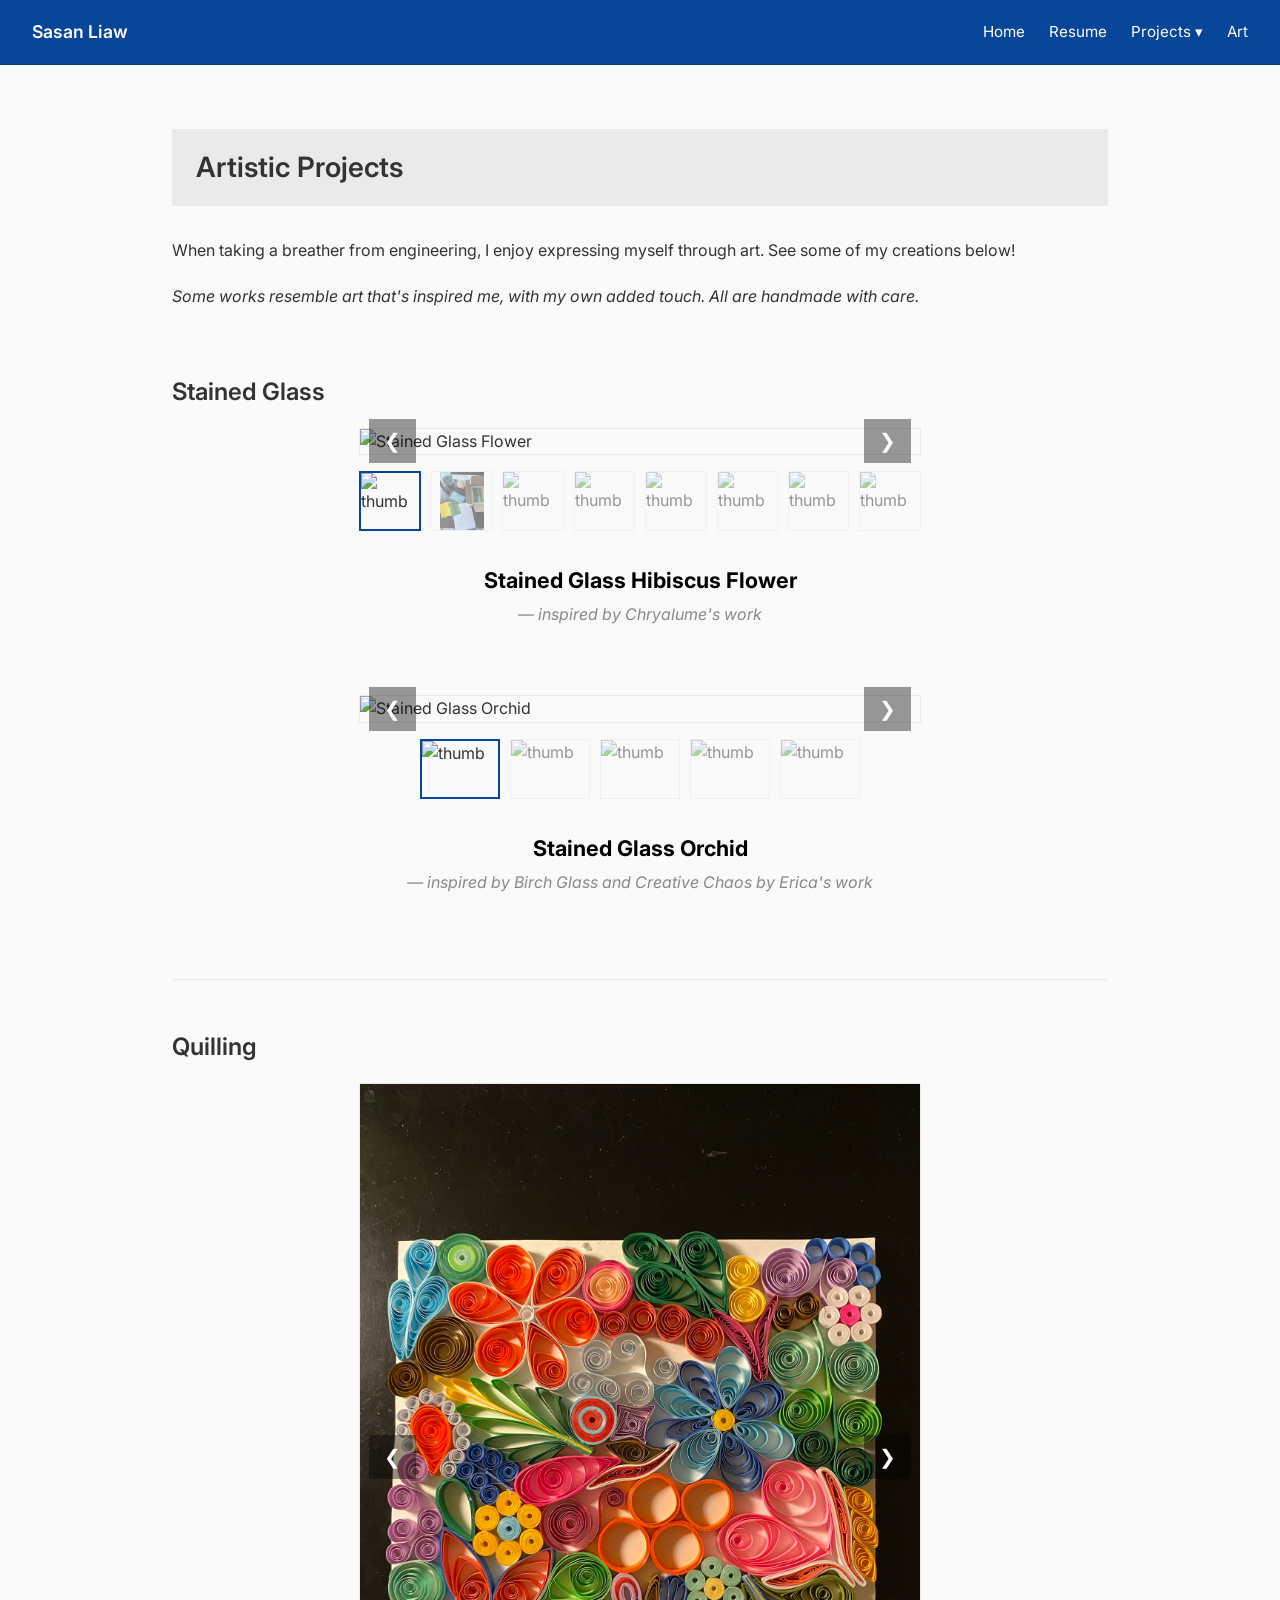
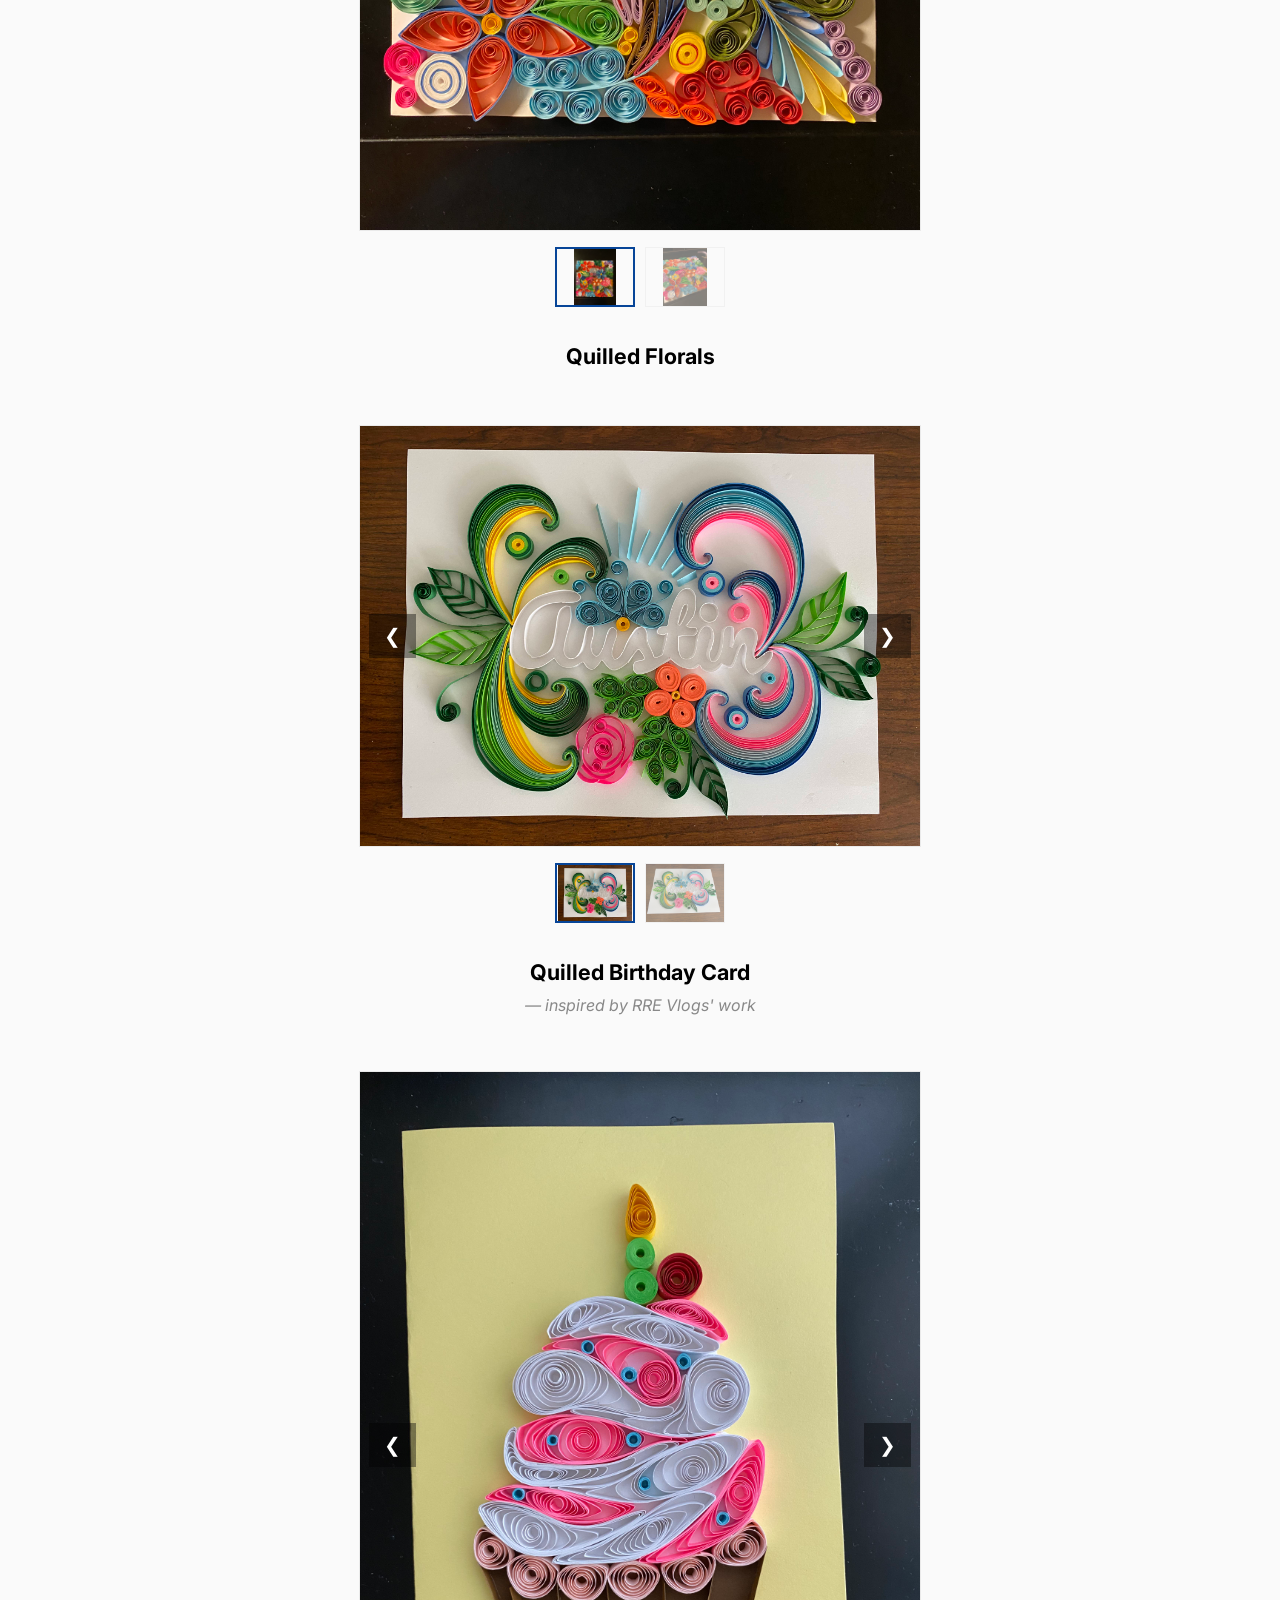
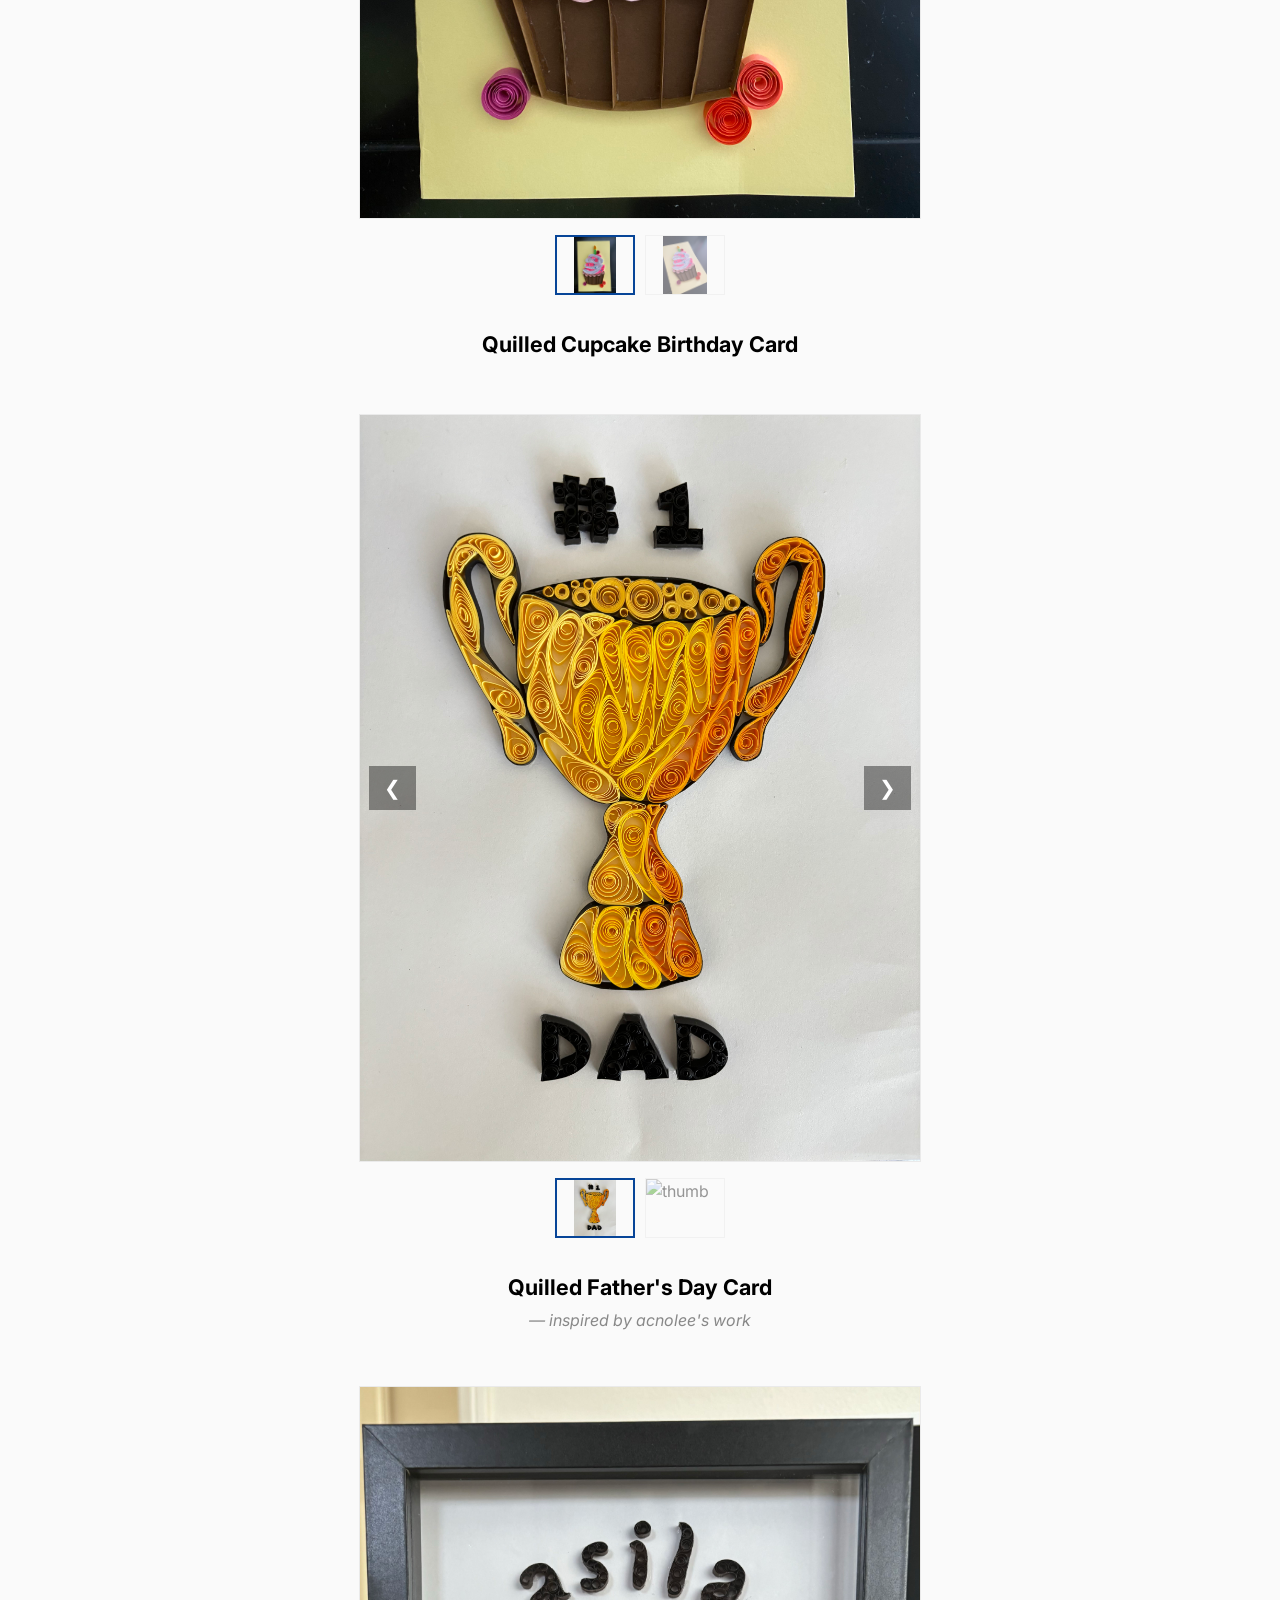
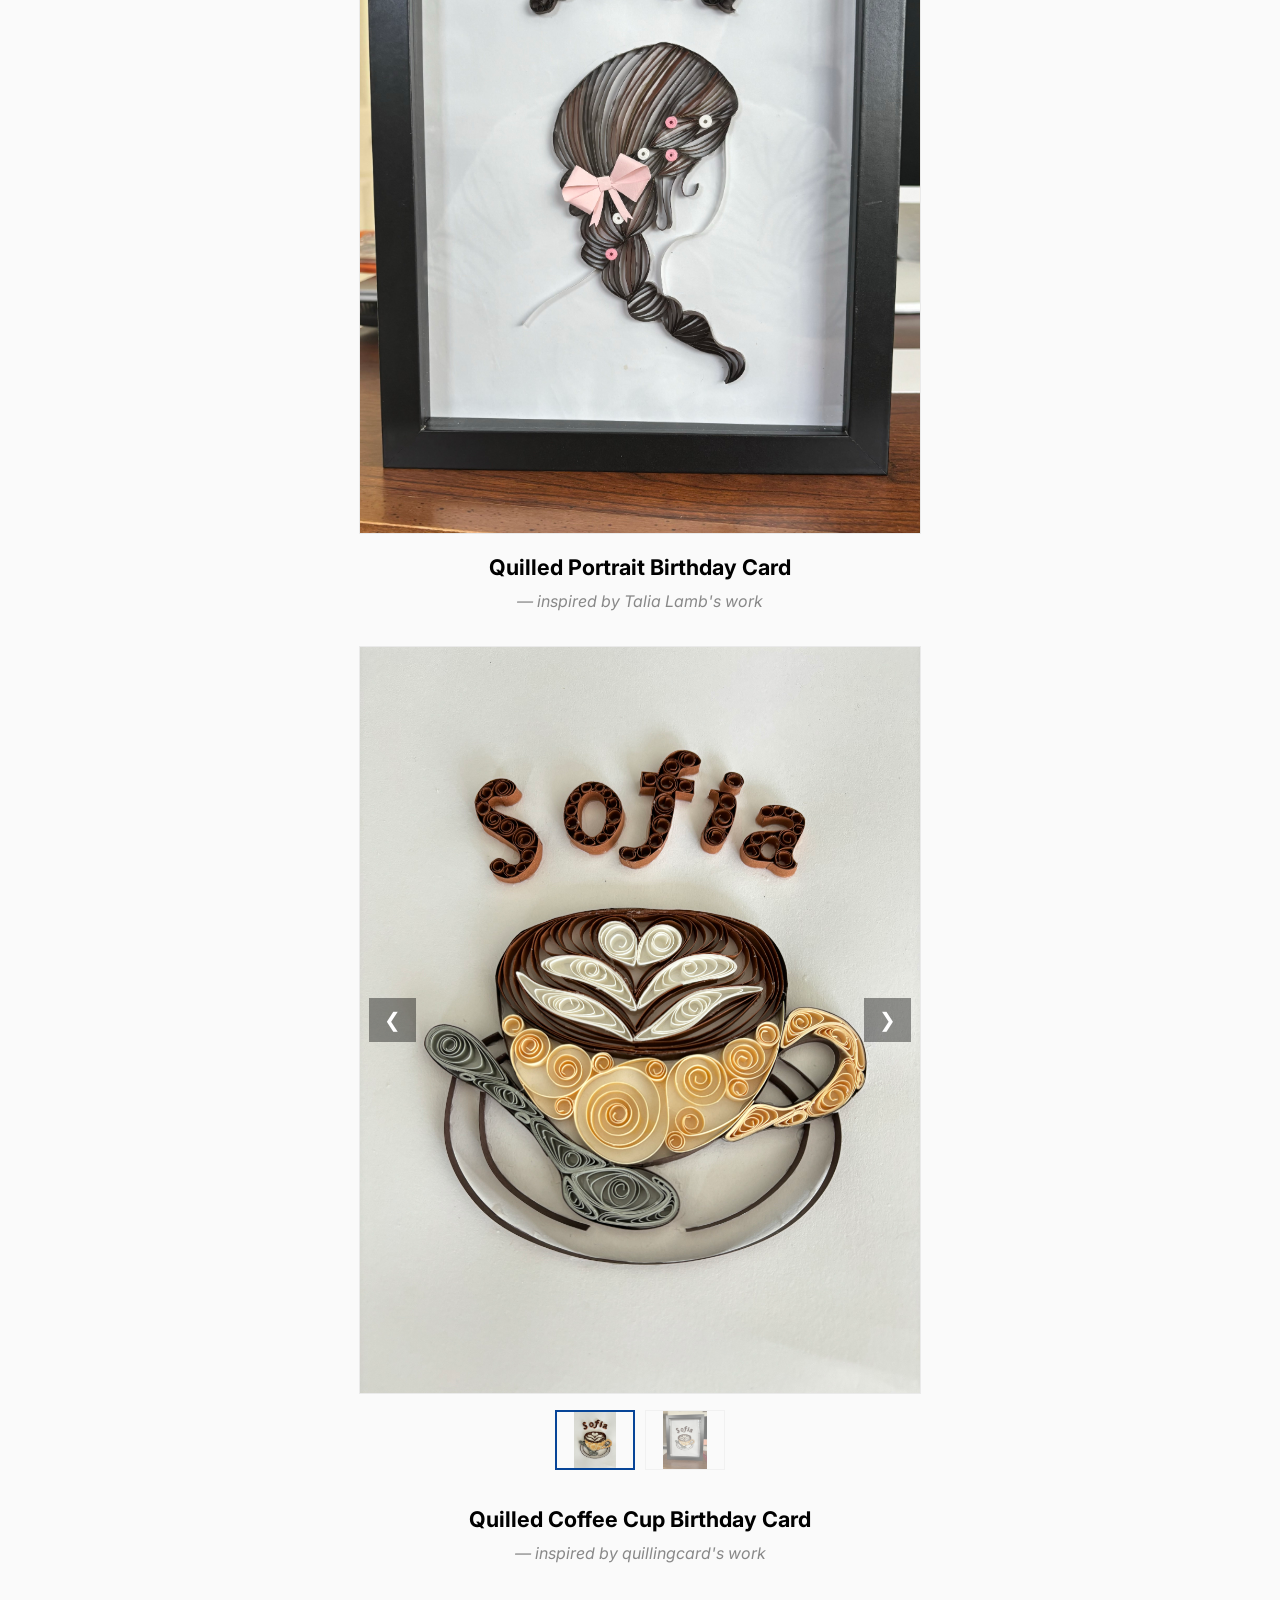
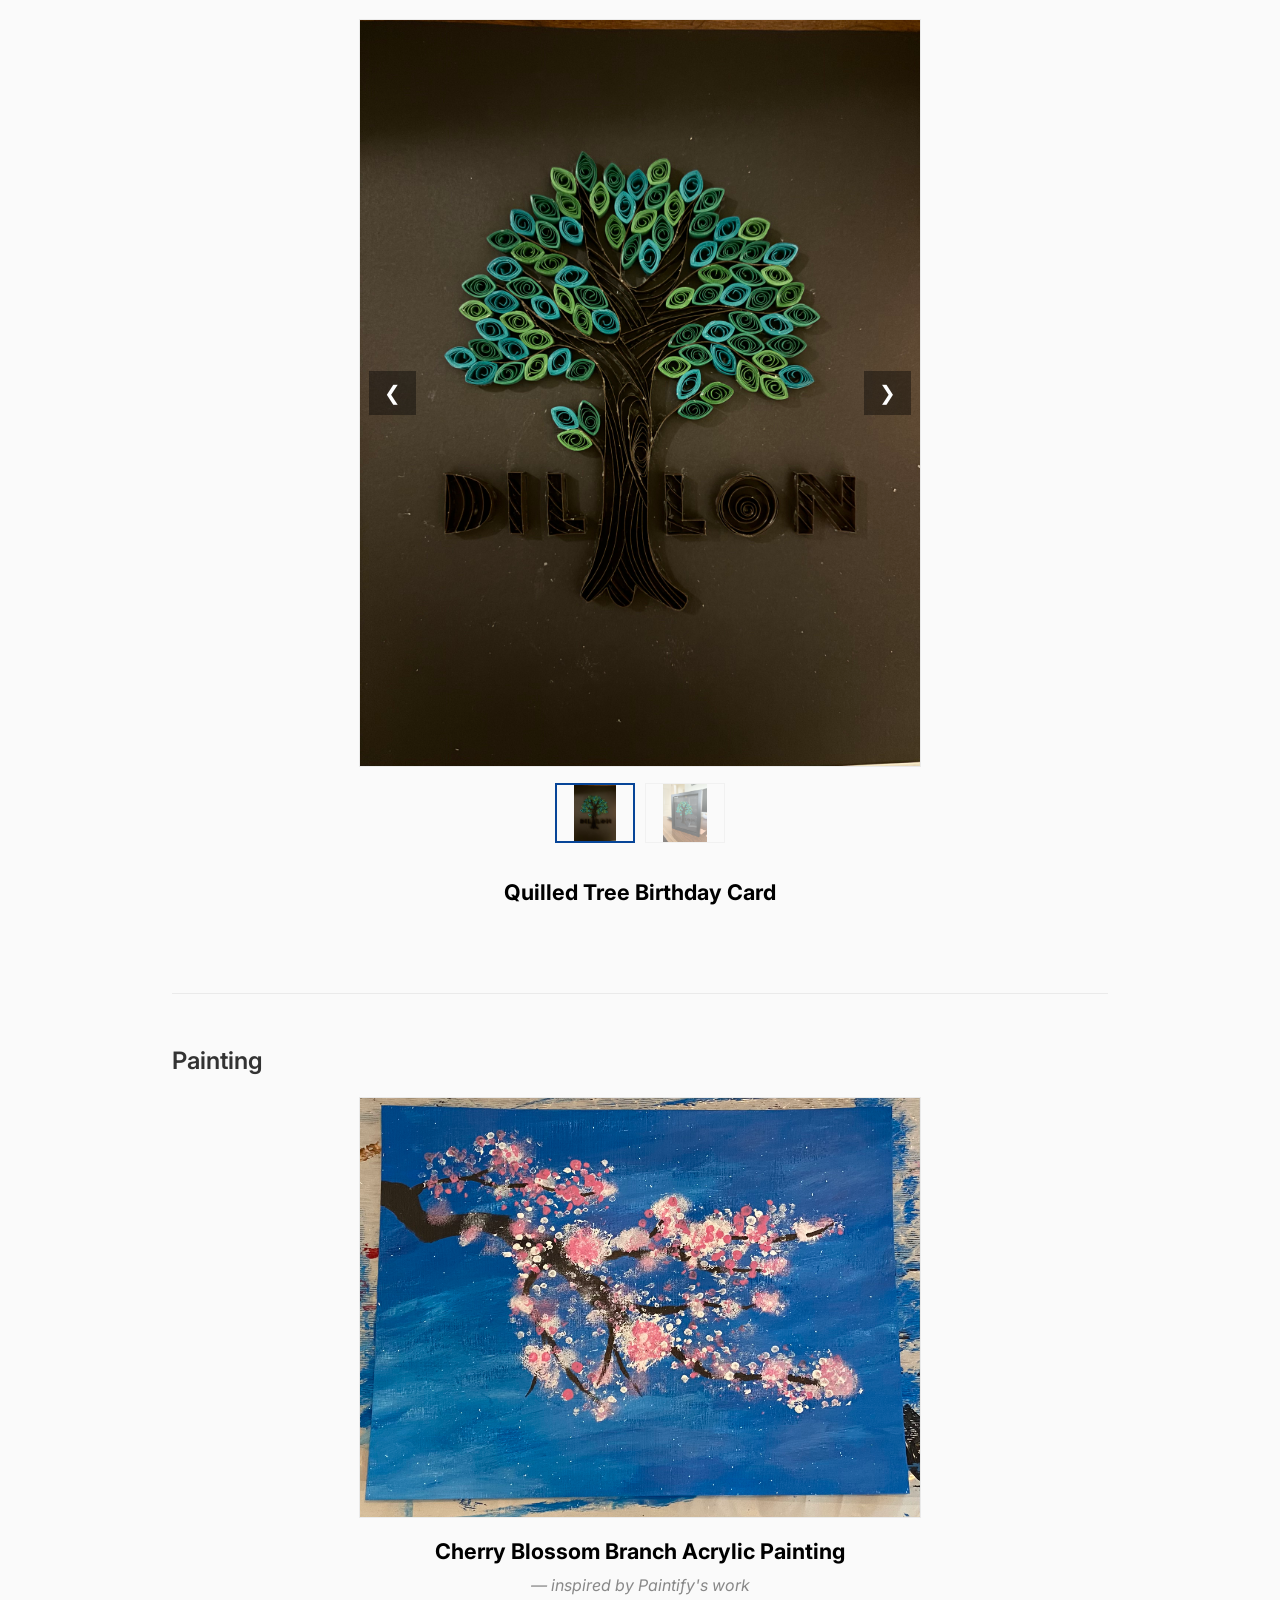
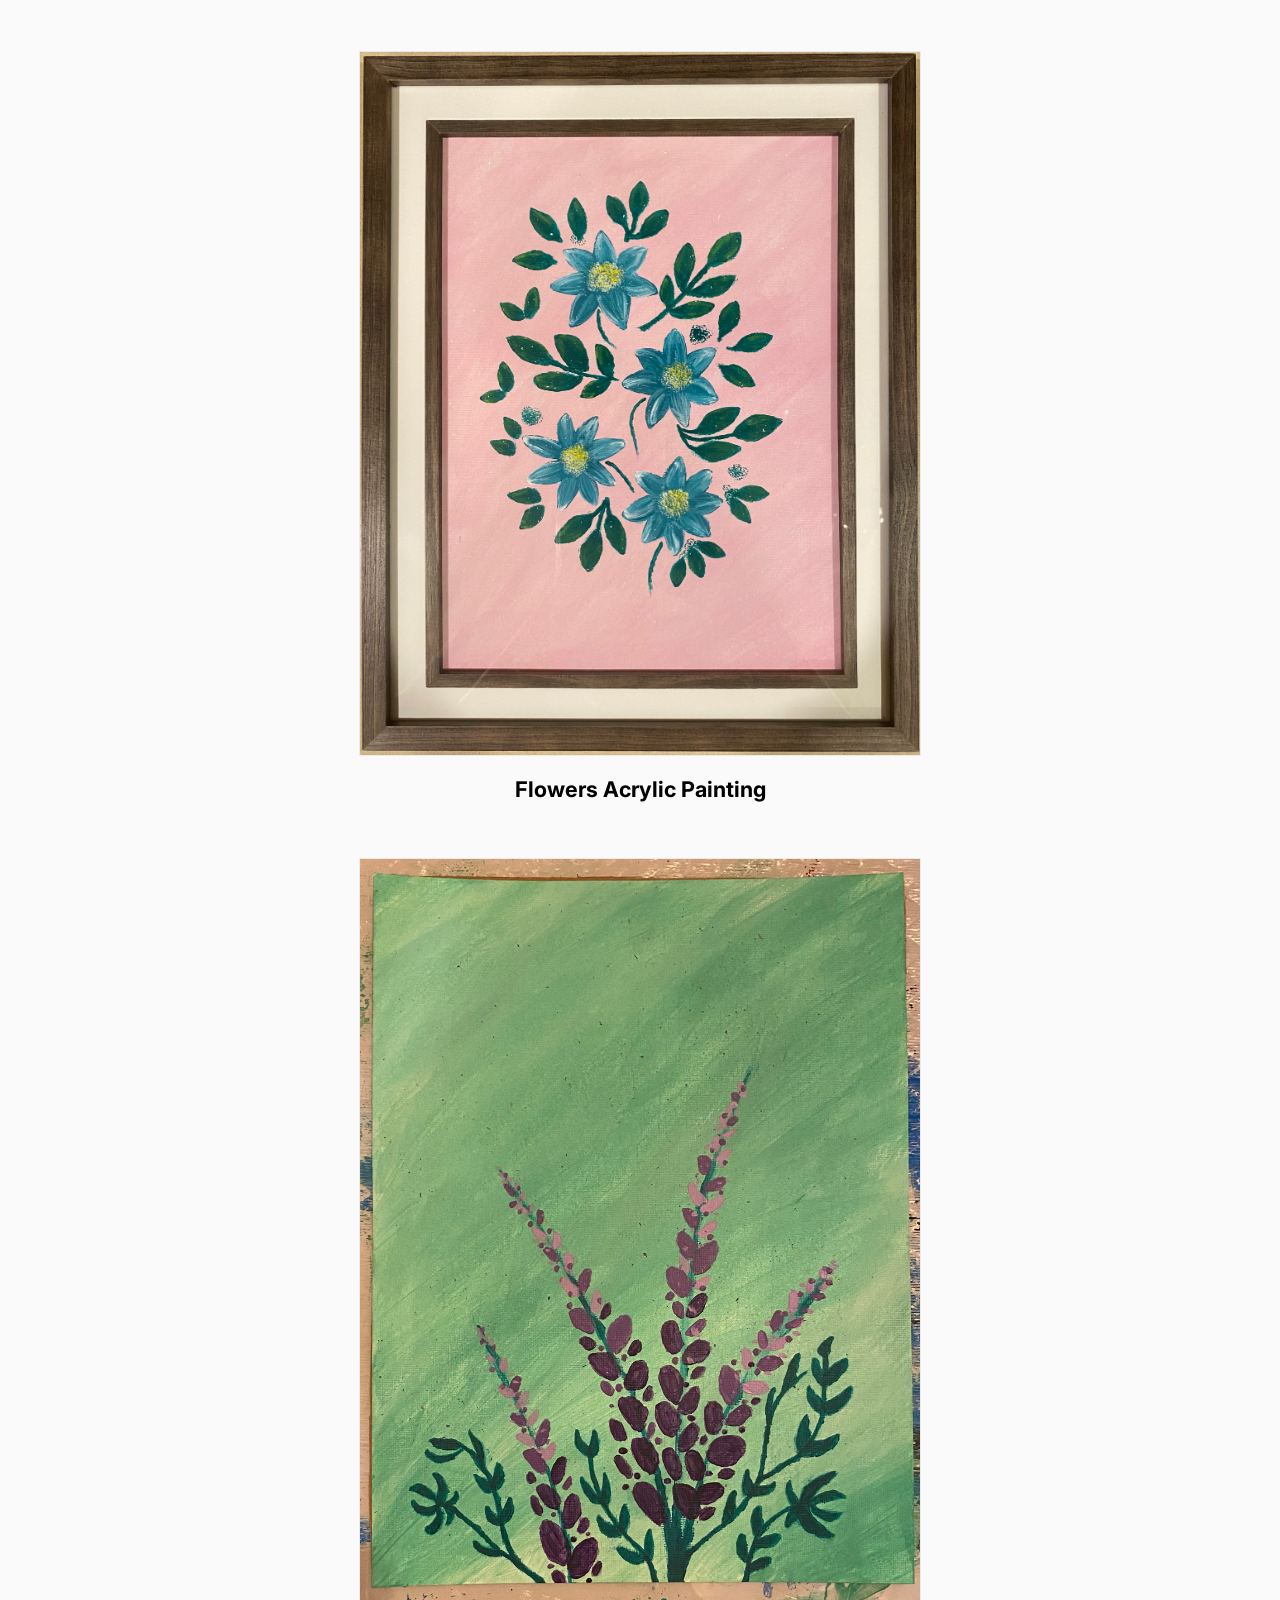
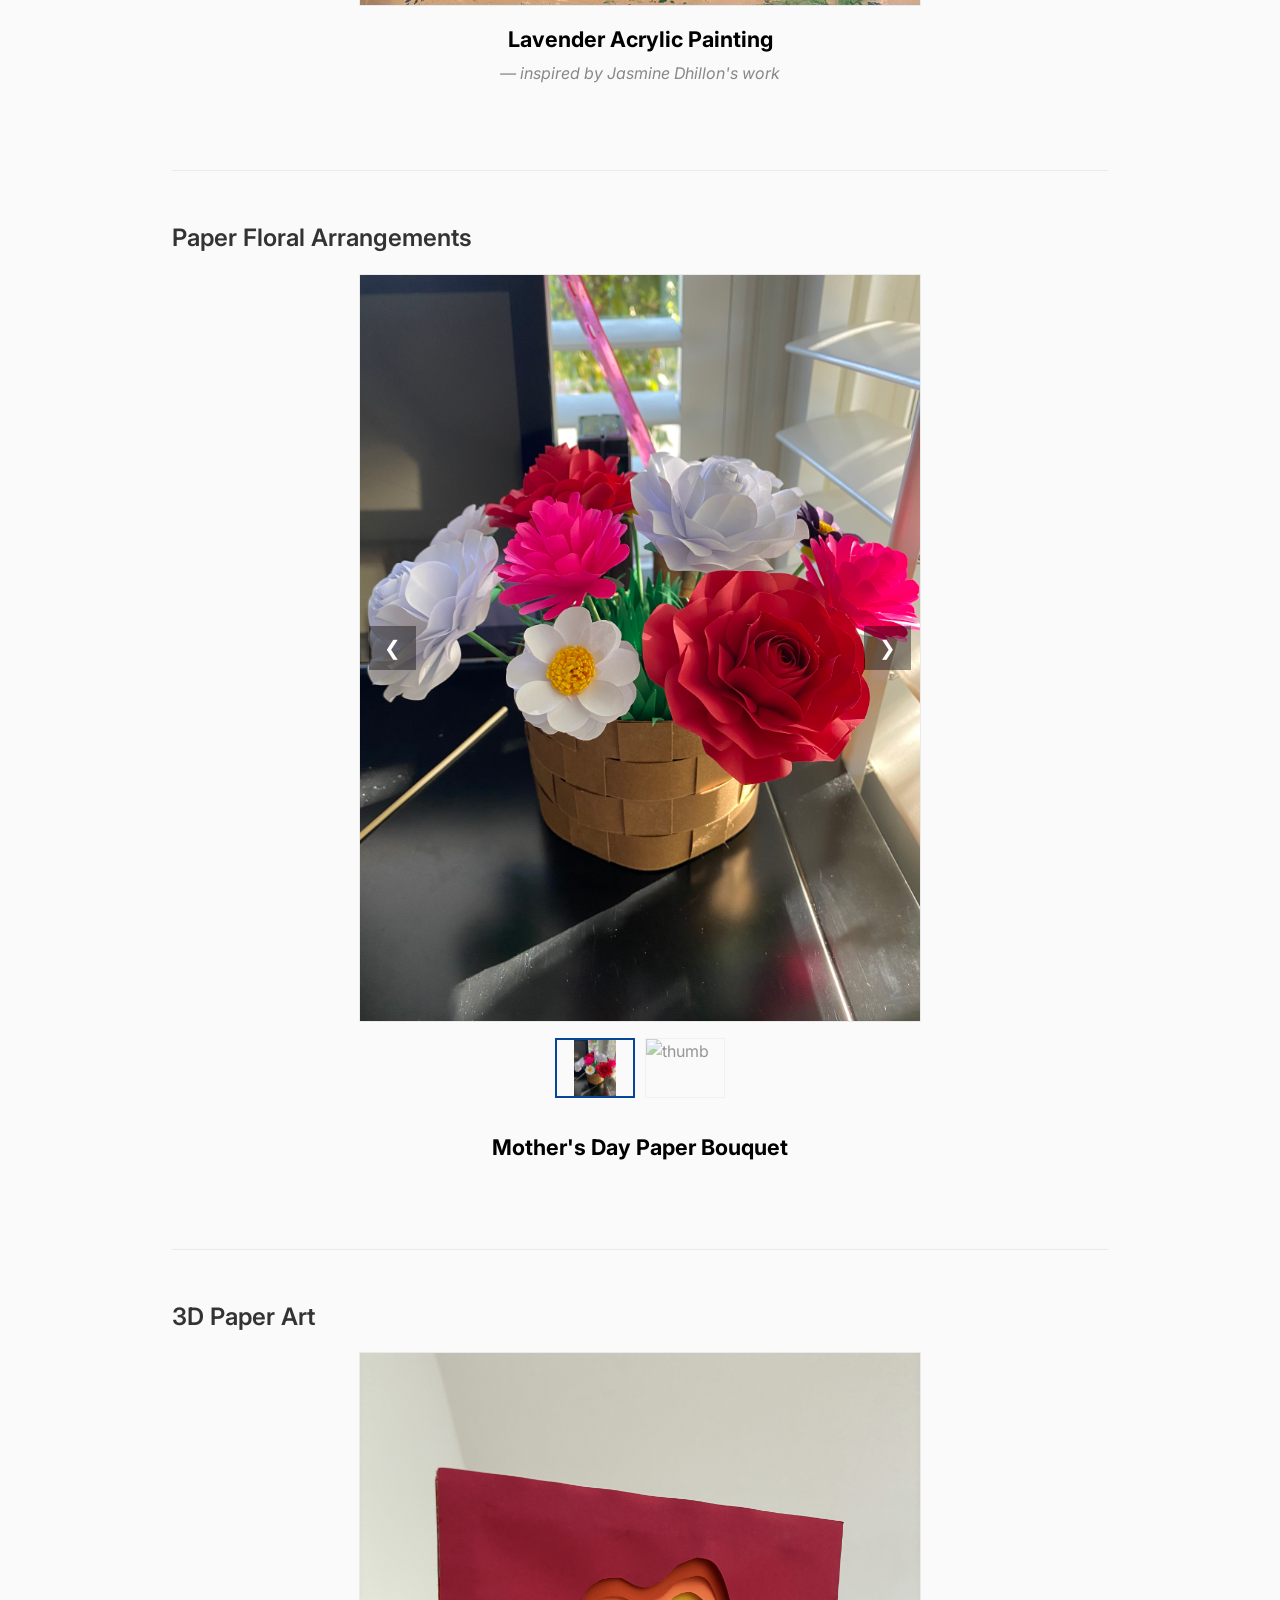
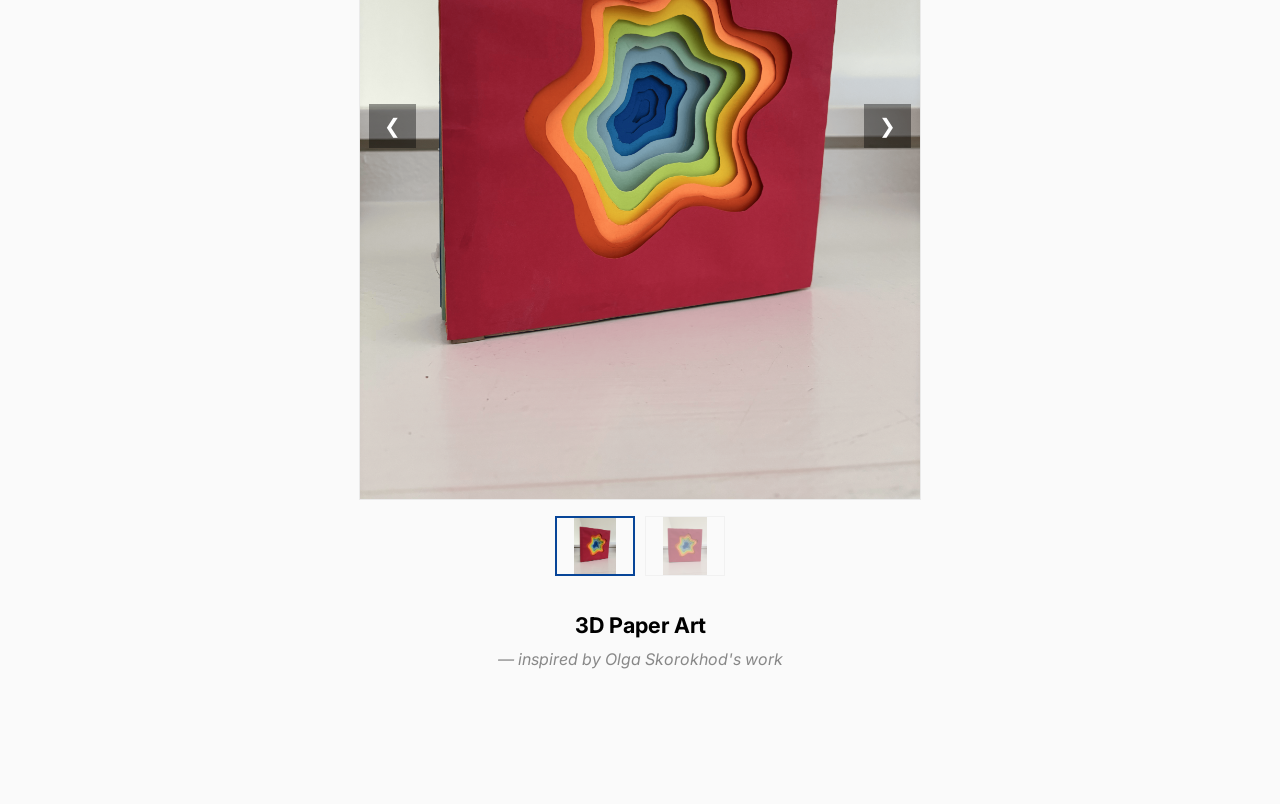
==== commit 455a204e: "updated some typos in 3d printing header and art captions, and darkened color of linkedin icon" ====
--- a/art.html
+++ b/art.html
@@ -167,7 +167,7 @@
       <div style="max-width: 60%; width: 100%; margin: 0 auto 2rem auto;">
         <img src="assets/art/quilled-portrait.jpg" class="full-width-img" alt="Quilled Portrait" style="display: block; margin: 0 auto;">
         <p style="text-align: center; margin-top: 1rem; font-size: 1.35rem;">
-          <strong style="color: #000;">Qilled Portrait Birthday Card</strong> 
+          <strong style="color: #000;">Quilled Portrait Birthday Card</strong> 
           <span style="display: block; font-size: 1rem; color: #888; font-style: italic; margin-top: 0.25rem;">— inspired by Talia Lamb's work</span>
         </p>
       </div>
--- a/style.css
+++ b/style.css
@@ -433,12 +433,12 @@
 
 .social-icon {
   display: inline-block;
-  color: #eaeaea;
+  color: #989898;
   transition: transform 0.2s ease, color 0.2s ease;
 }
 
 .social-icon:hover {
-  color: #cccccc; 
+  color: #717171; 
   transform: translateY(-3px); 
 }
 
